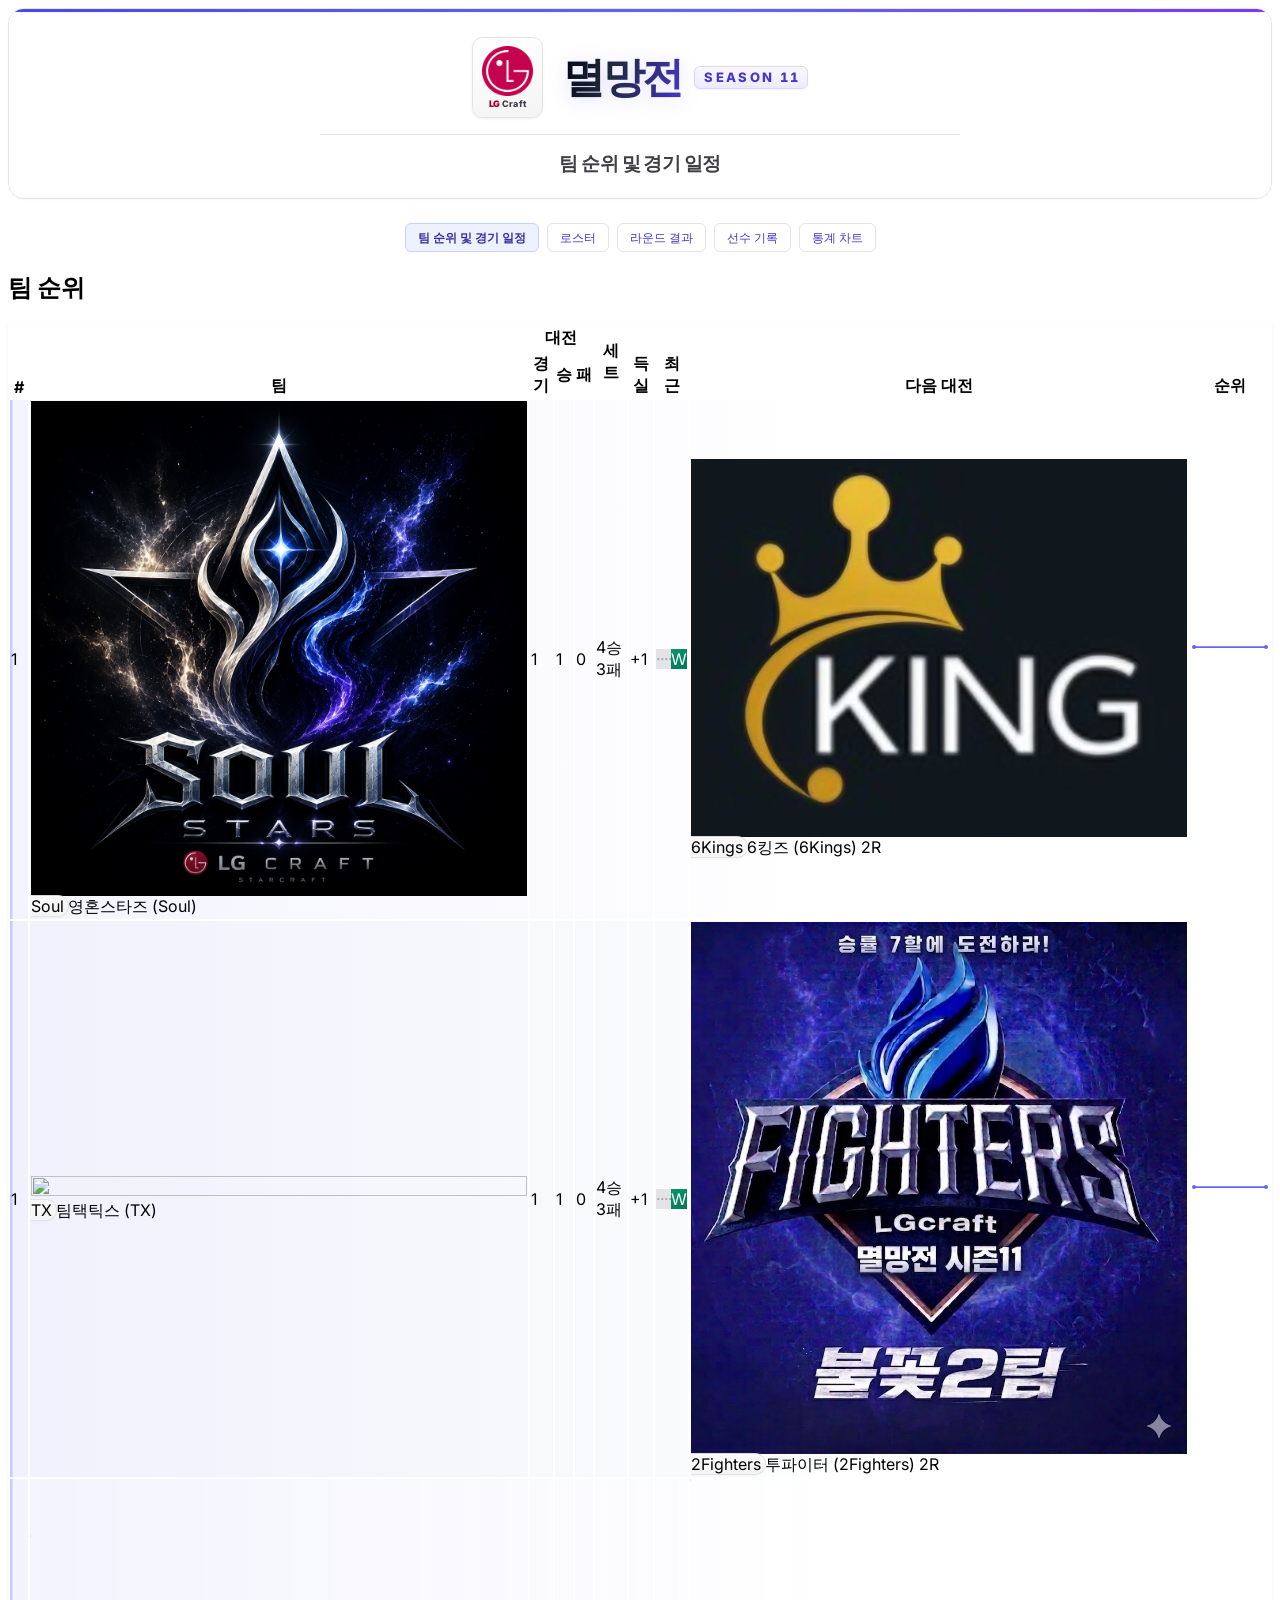
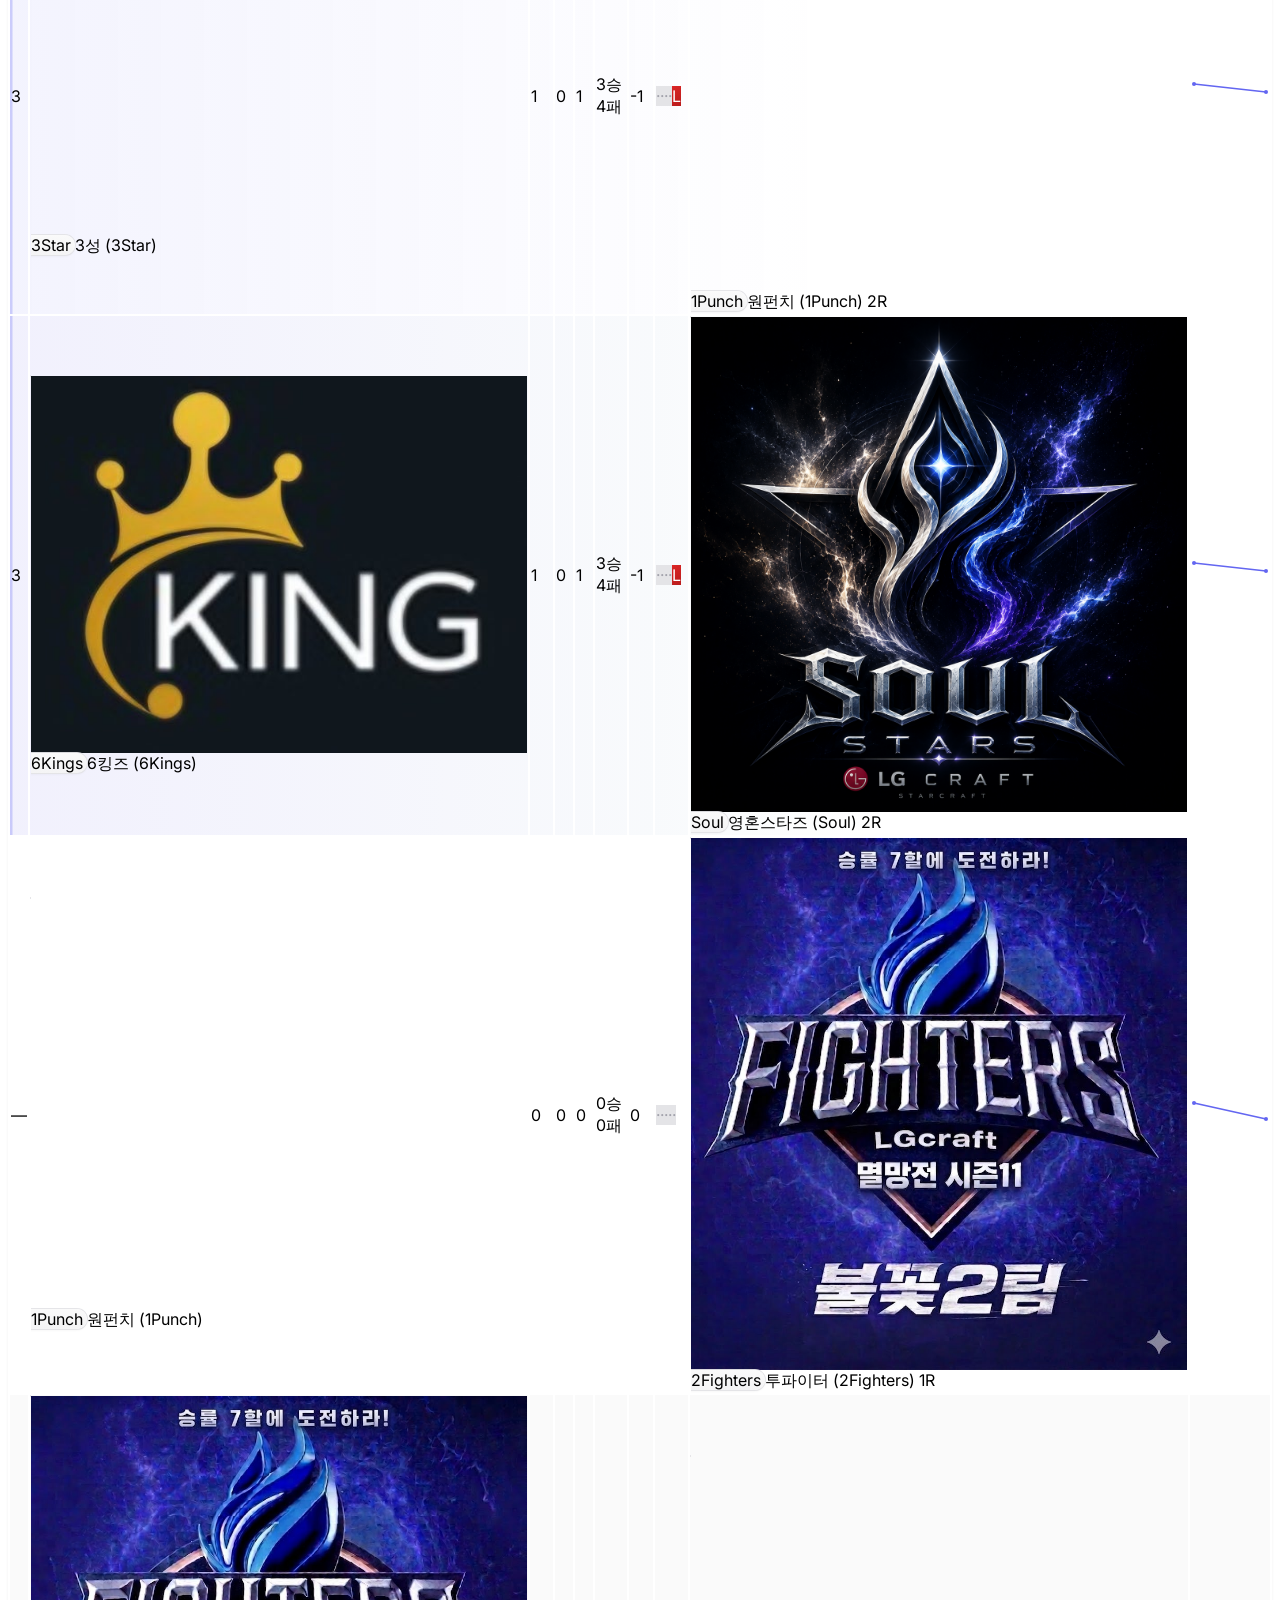
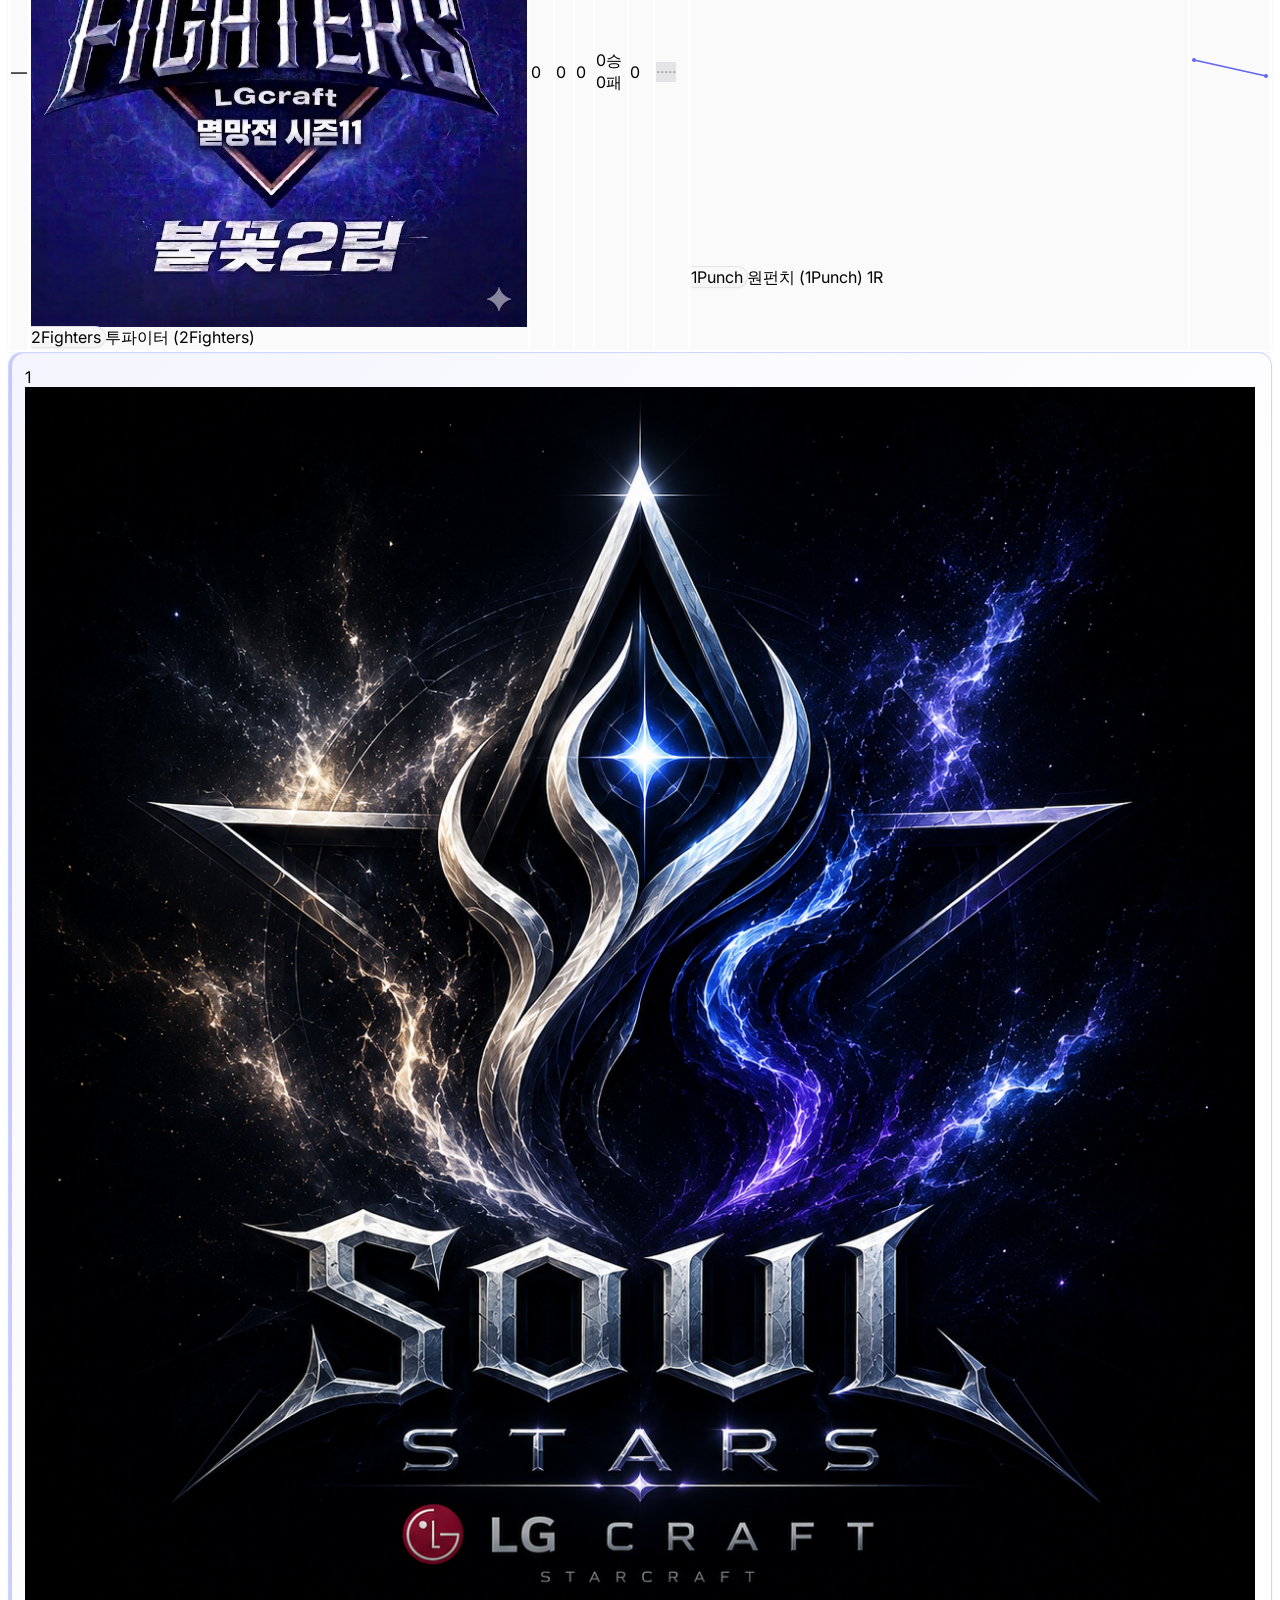
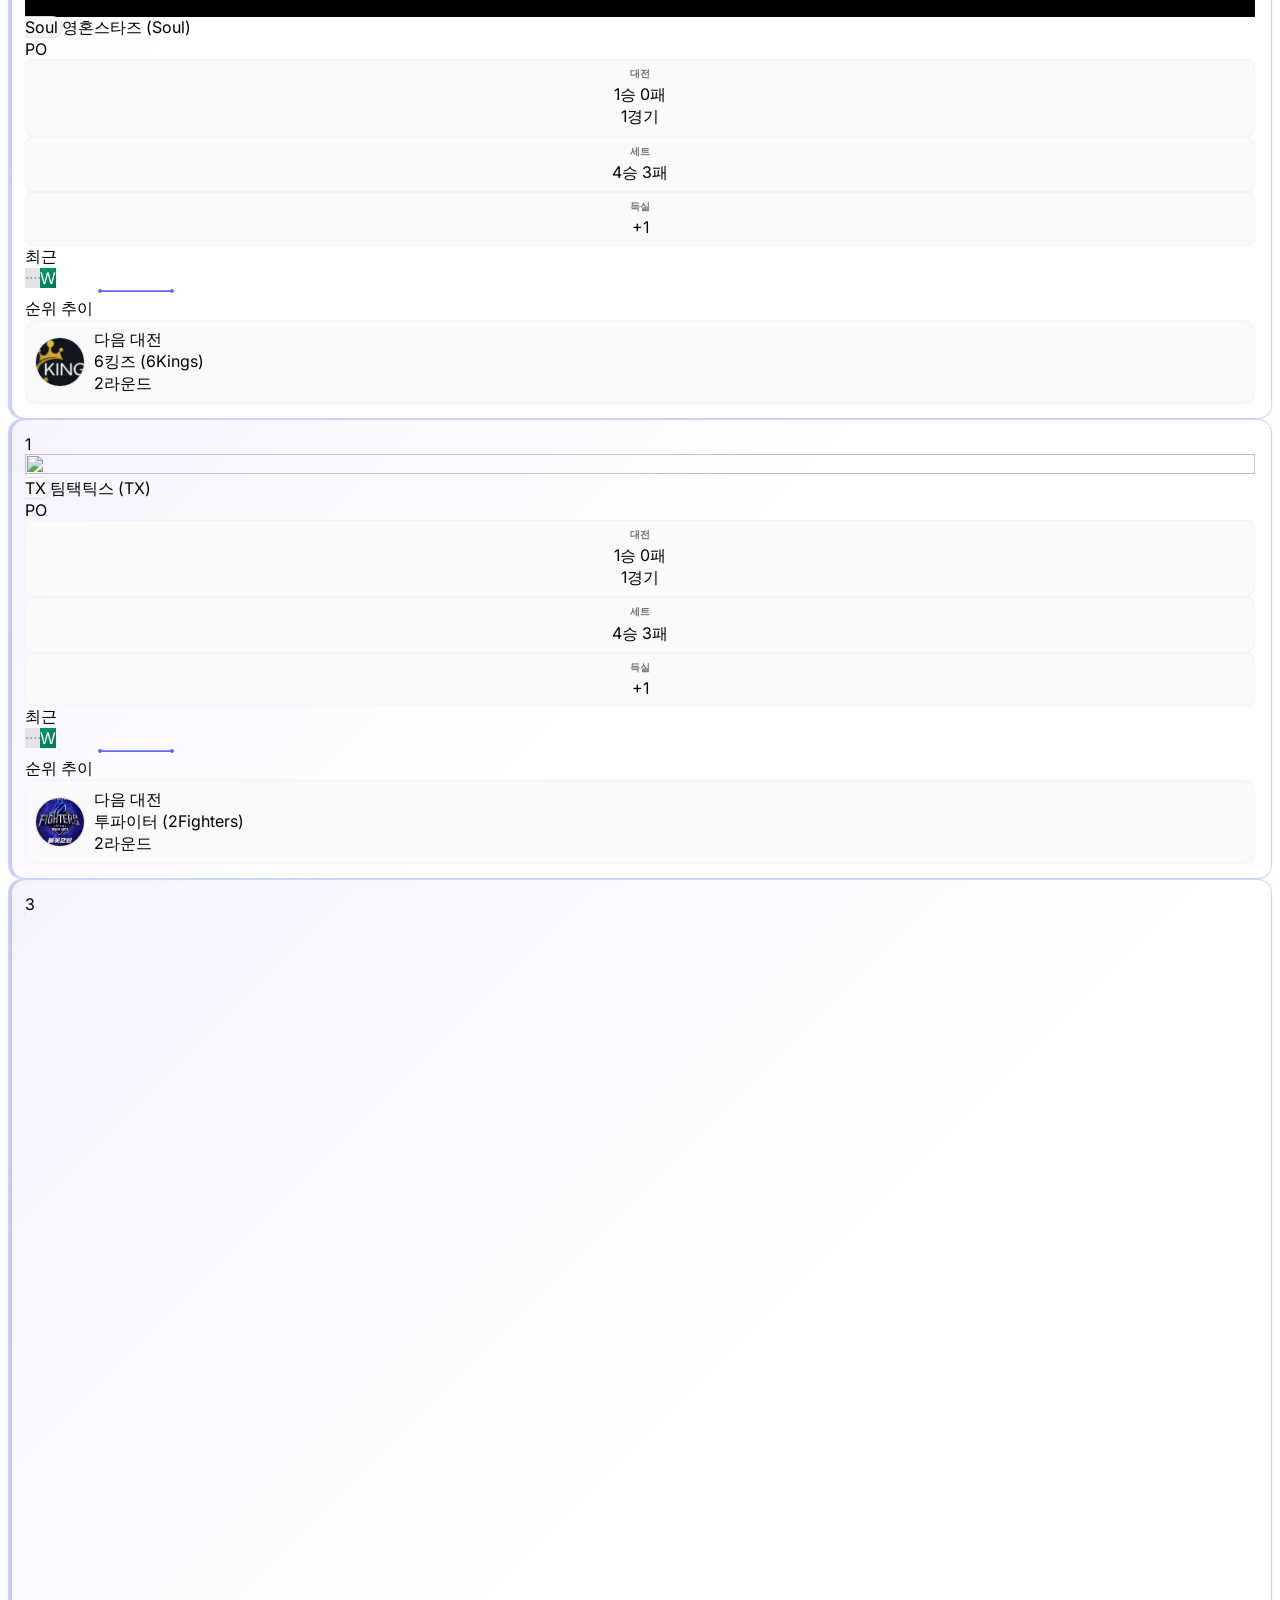
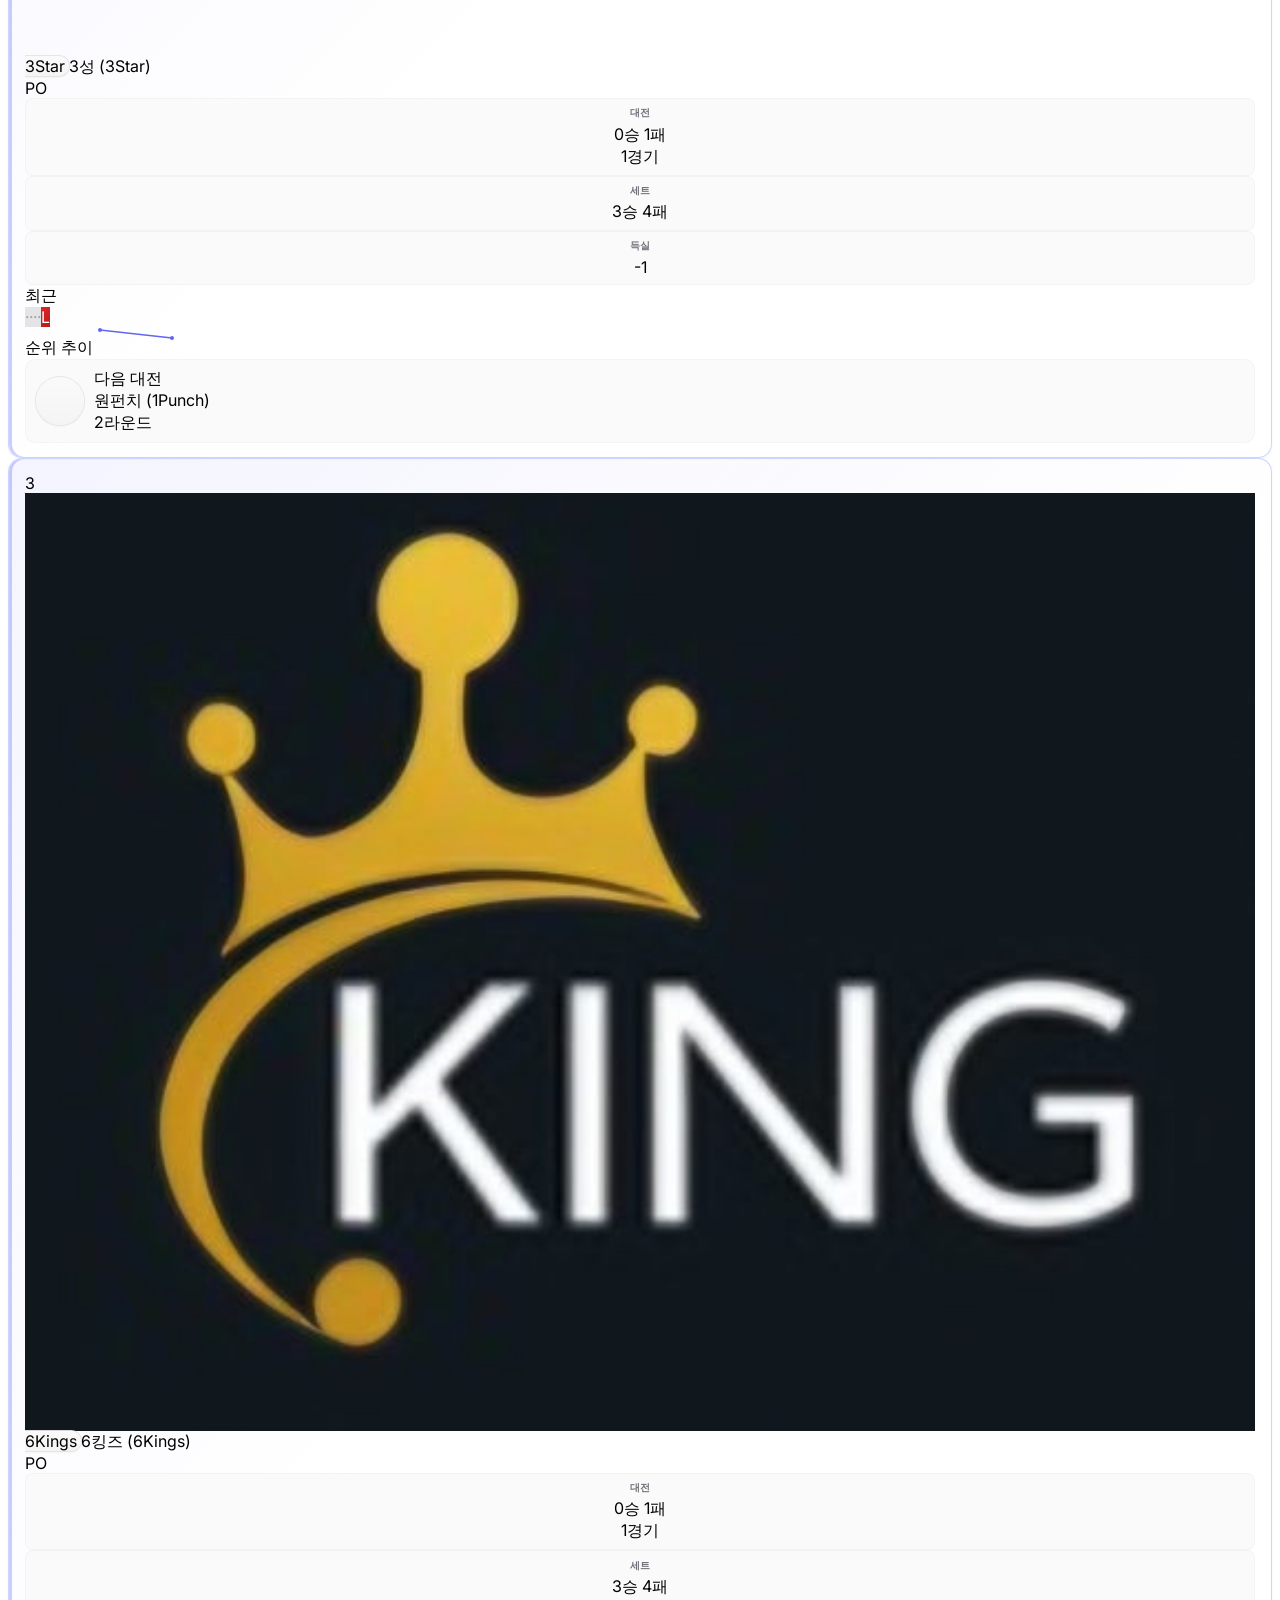
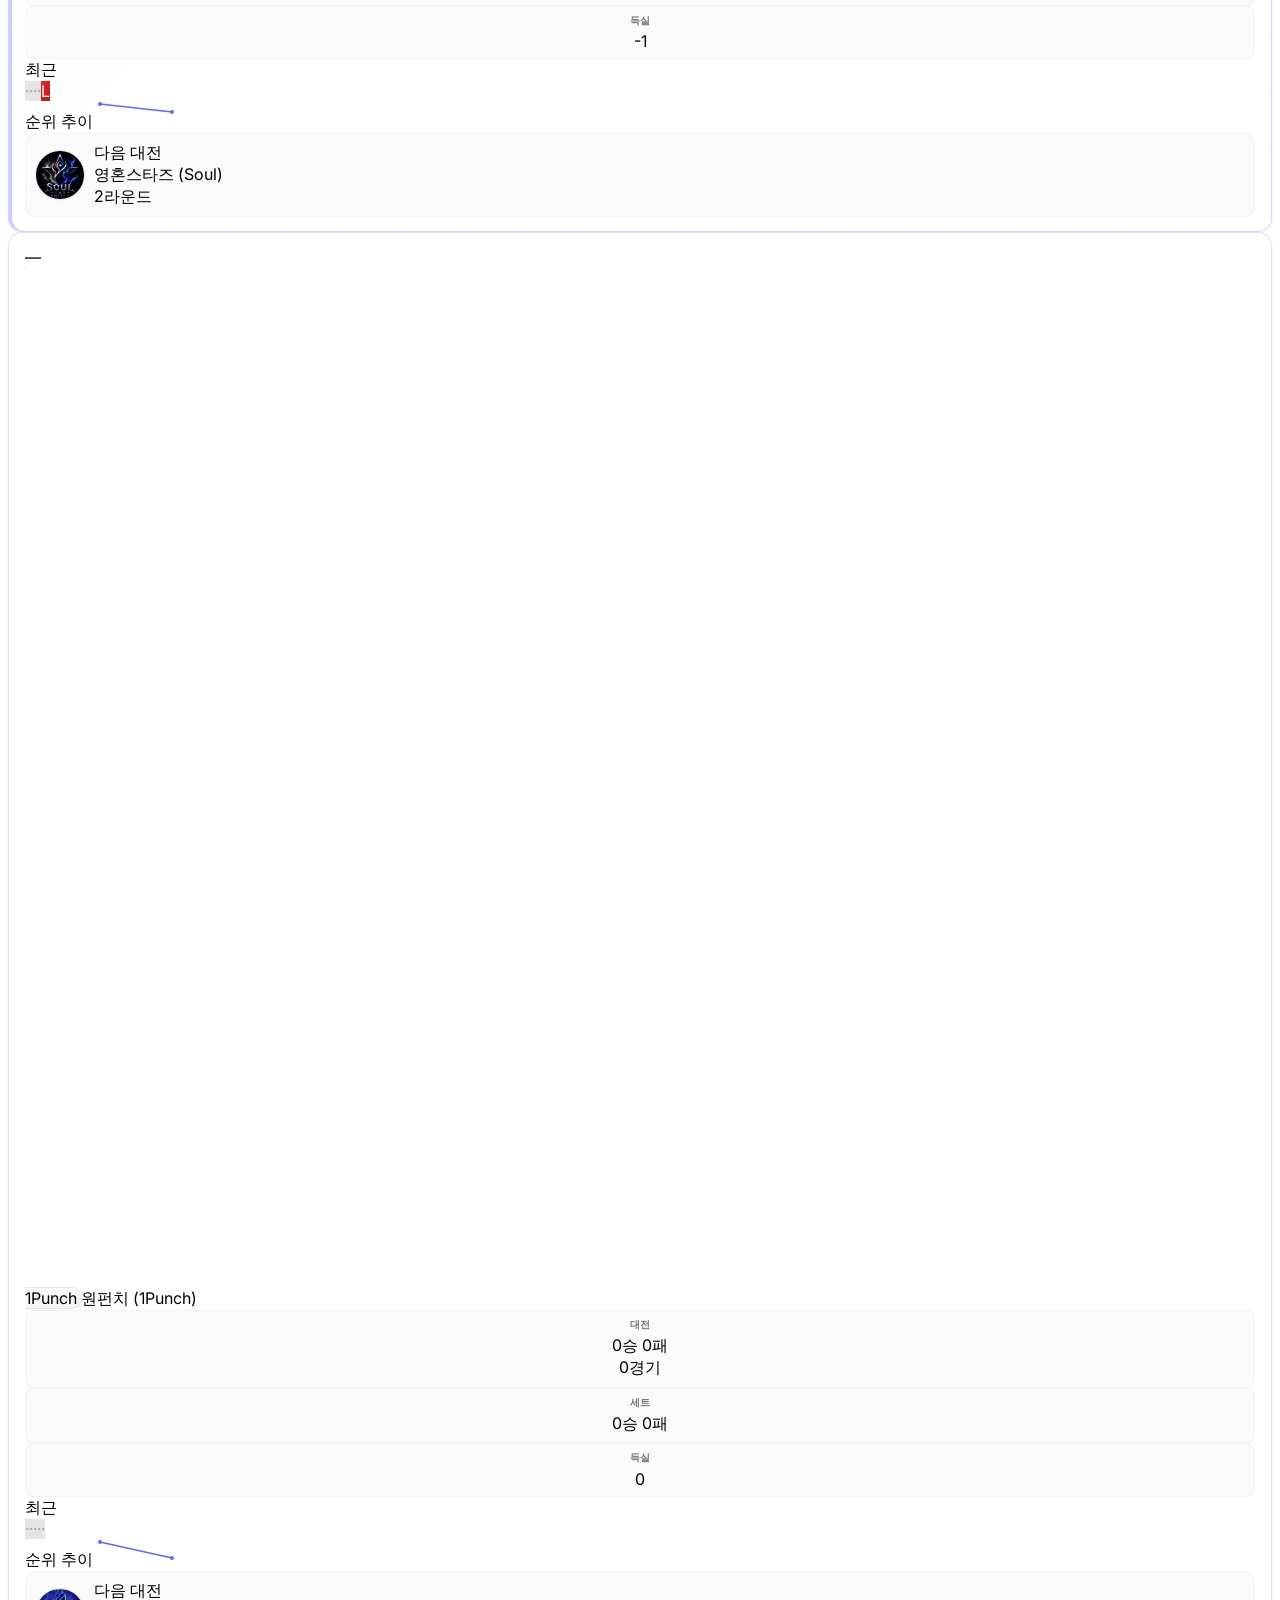
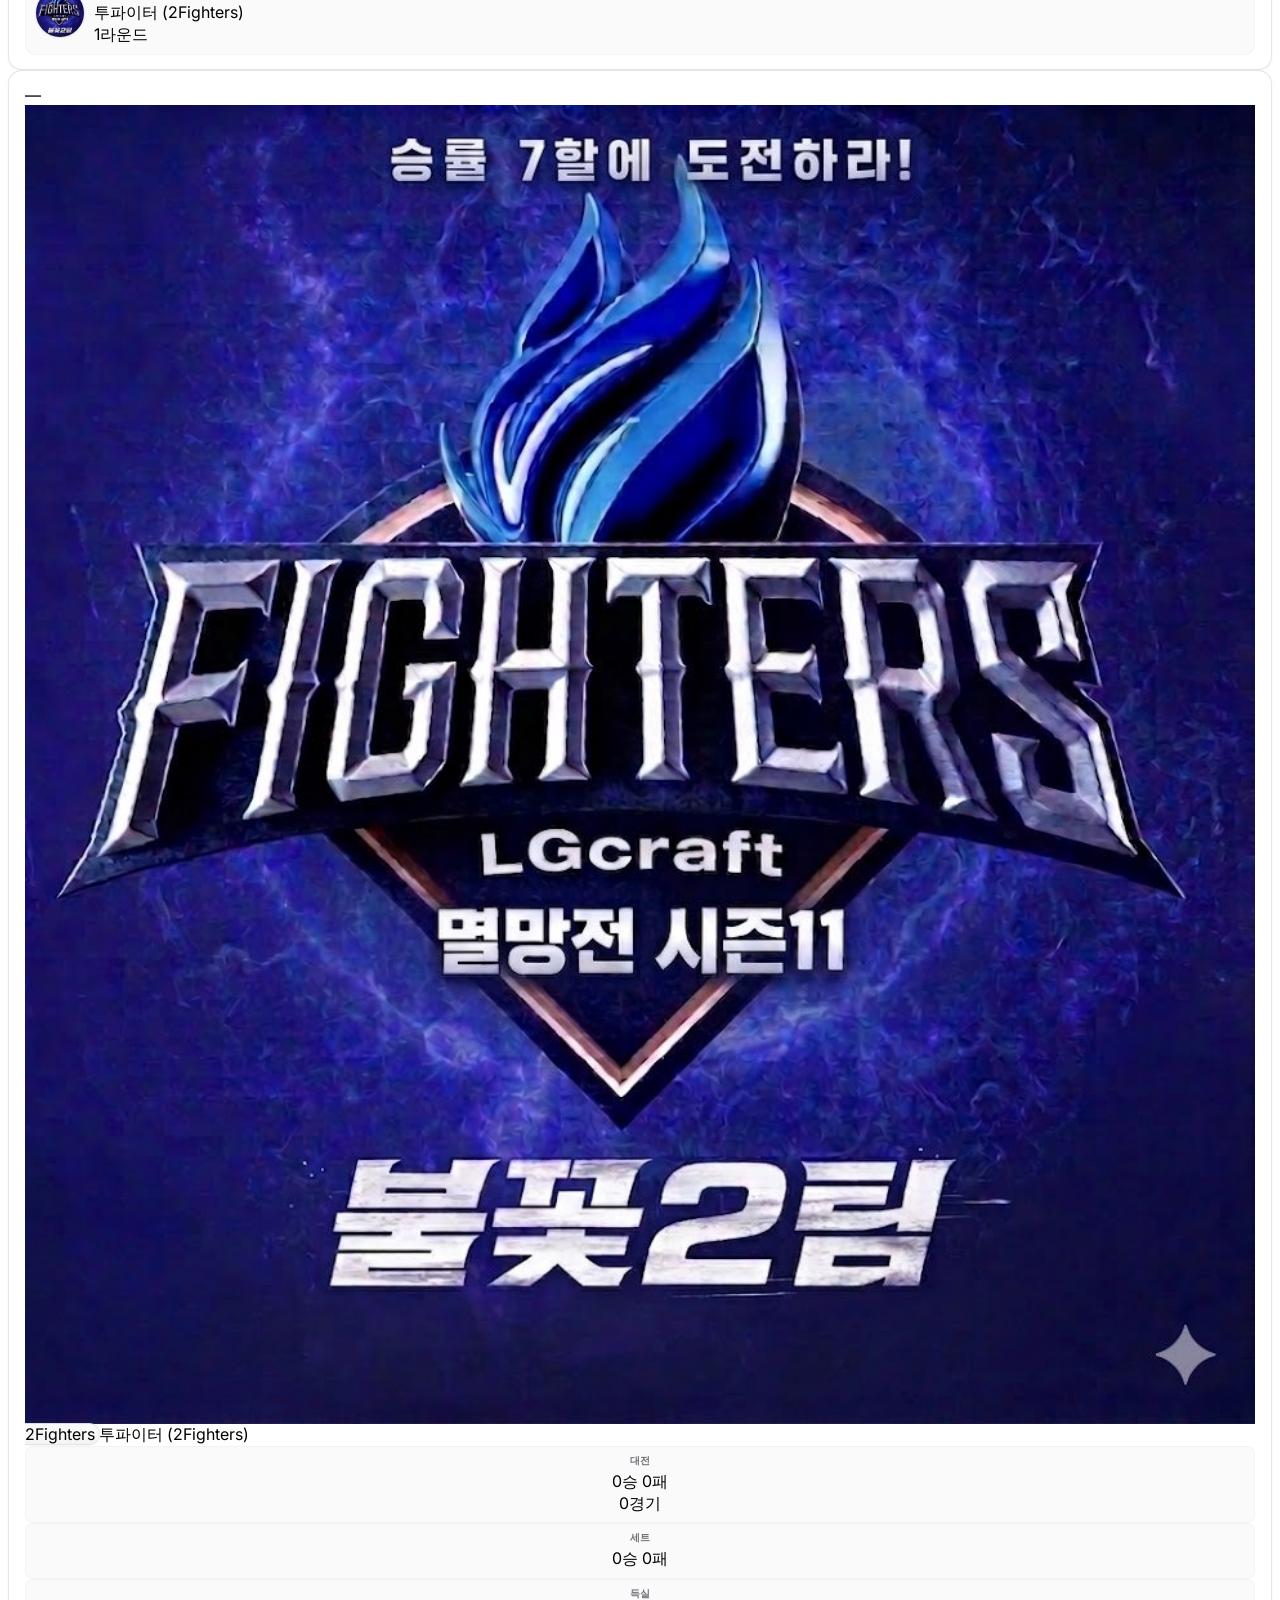
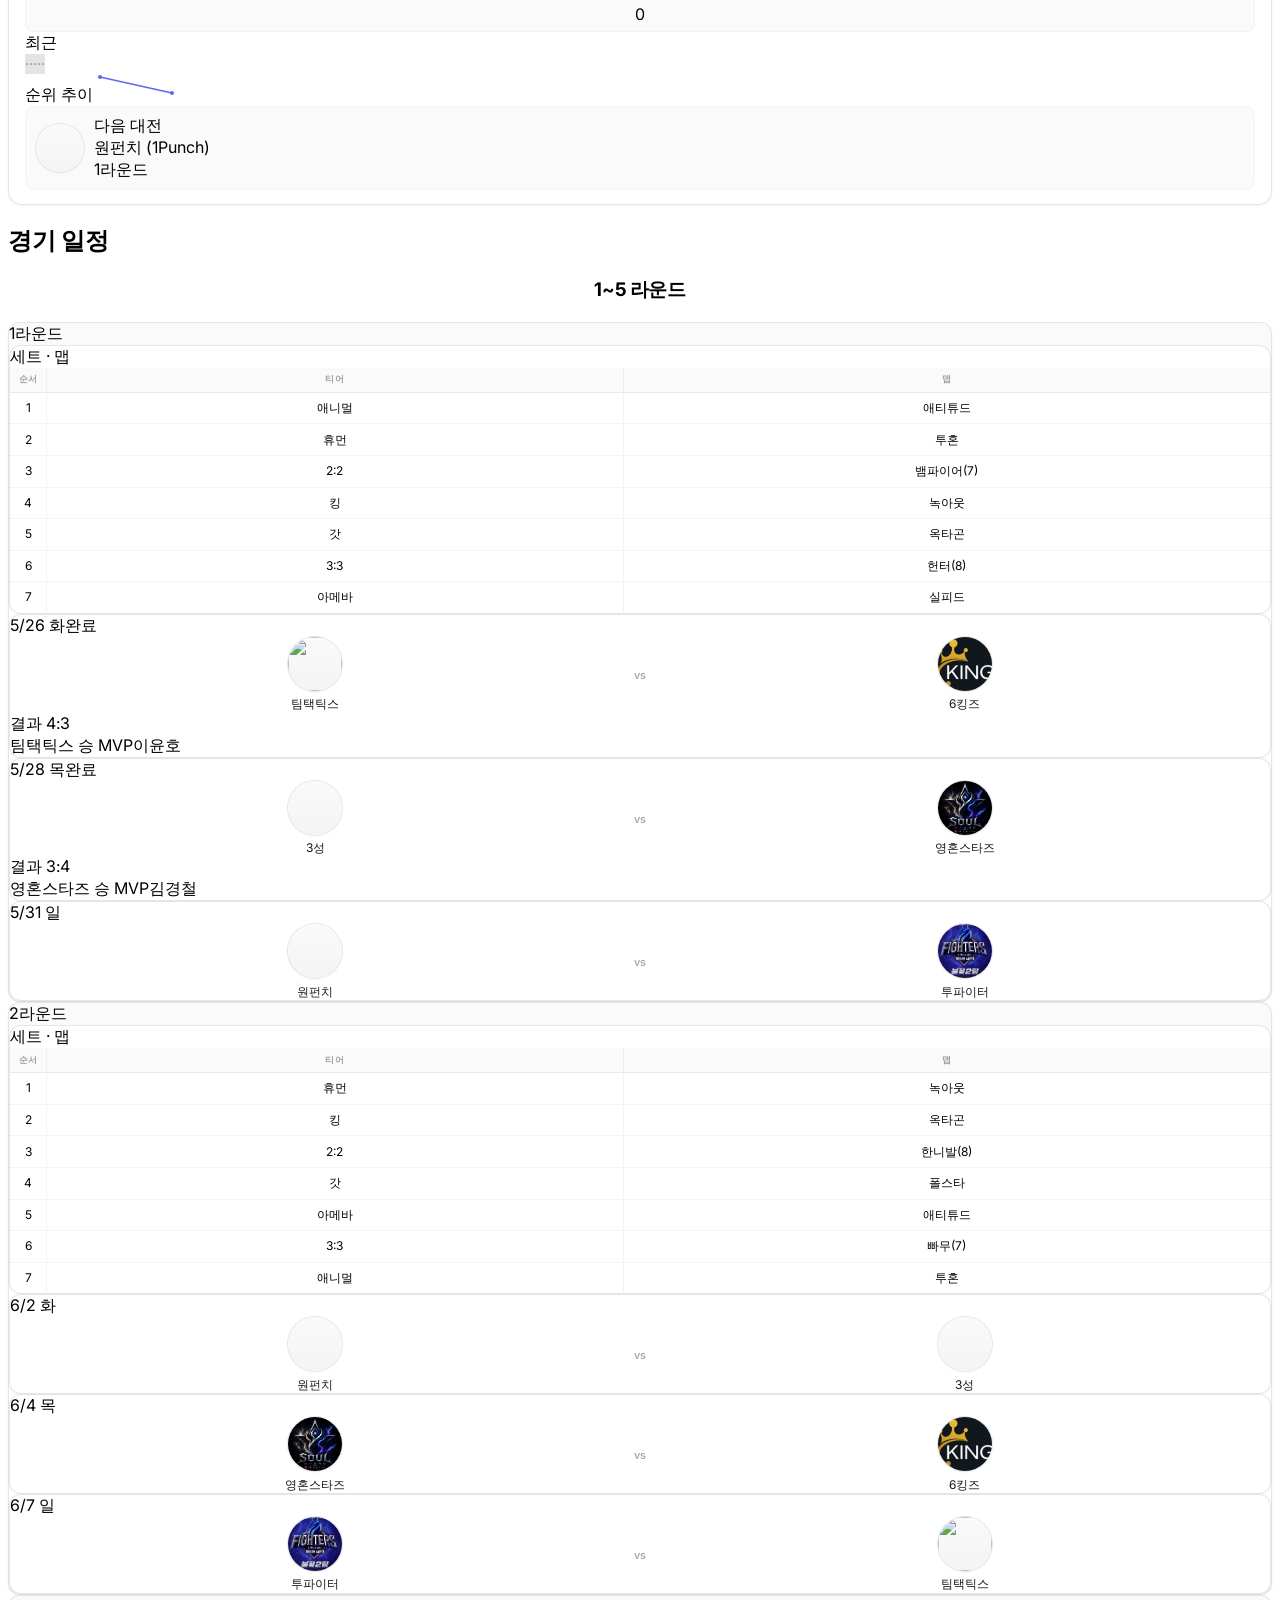
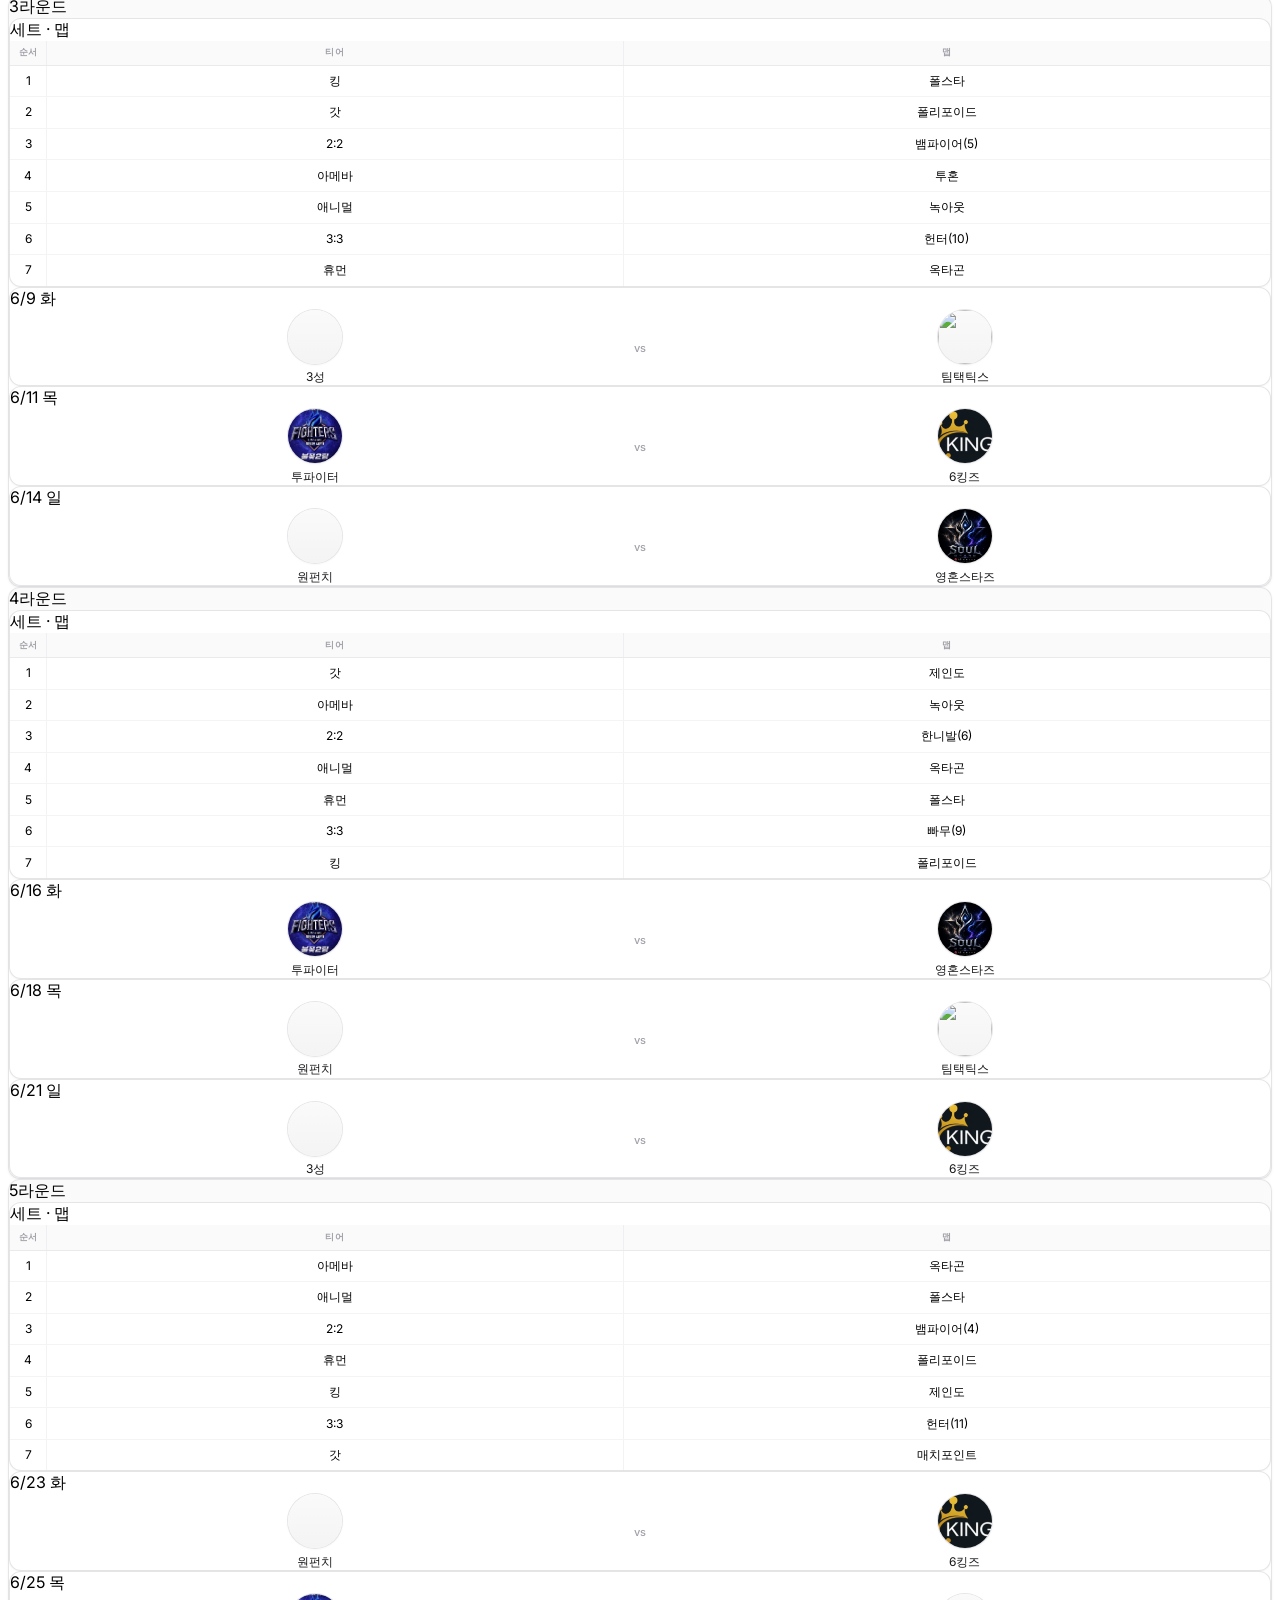
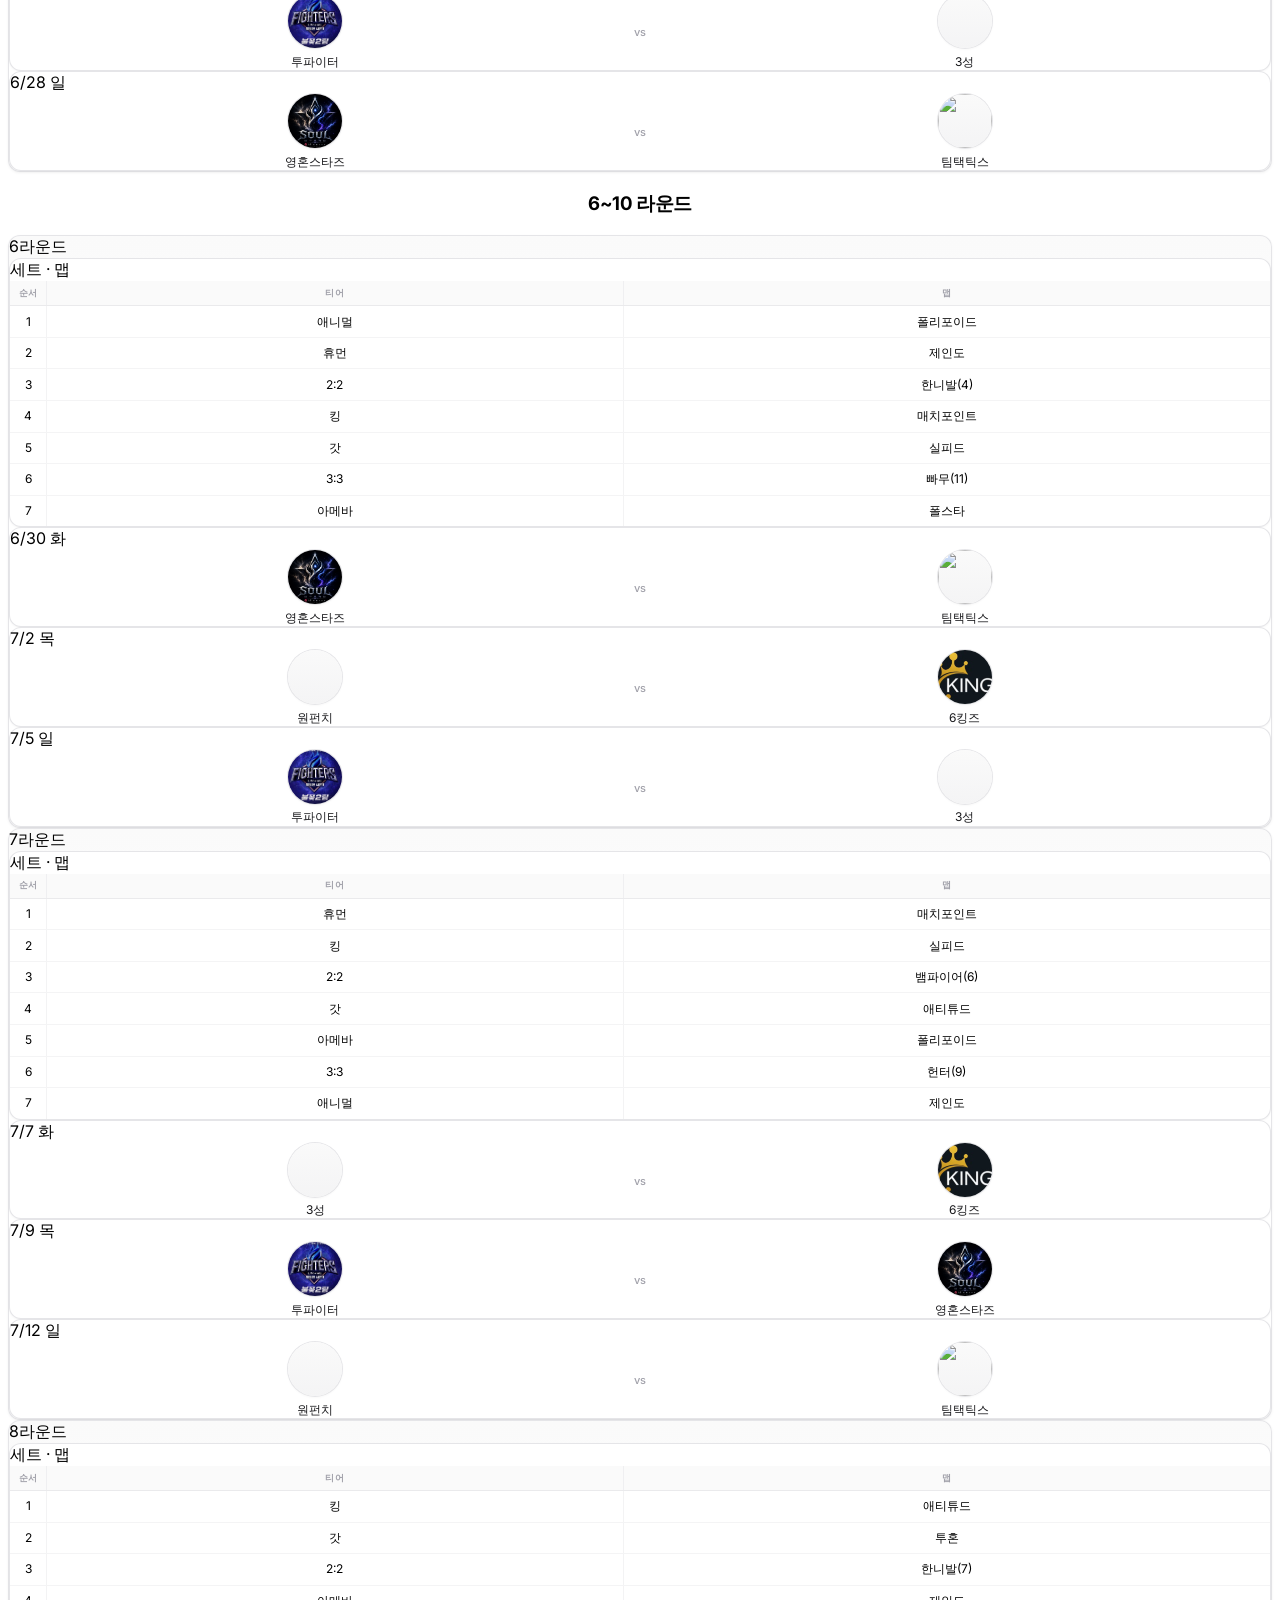
==== index.html @ 9ea60ad2 "1-2 경기결과" ====
<!DOCTYPE html>
<html lang="ko">
<head>
  <meta charset="UTF-8" />
  <meta name="viewport" content="width=device-width, initial-scale=1.0" />
  <title>멸망전 시즌11 · 팀 순위 및 경기 일정</title>
  <script src="https://cdn.tailwindcss.com"></script>
  <link href="https://fonts.googleapis.com/css2?family=Inter:wght@400;500;600;700&display=swap" rel="stylesheet" />
  <link rel="stylesheet" href="s11-site-header.css" />
  <style>
    body { font-family: Inter, sans-serif; }
    .standings-wrap { box-shadow: 0 1px 3px rgba(0,0,0,0.06); }
    .standings-row:nth-child(even) { background: rgba(250, 250, 250, 0.85); }
    .standings-row:hover { background: rgba(238, 242, 255, 0.65); }
    /* 정규시즌 상위 4 = 플레이오프권 — 은은한 보라 그라데이션 */
    .standings-row.standings-row--po {
      background: linear-gradient(90deg, rgba(99, 102, 241, 0.075) 0%, rgba(255, 255, 255, 0) 65%);
    }
    .standings-row.standings-row--po:nth-child(even) {
      background: linear-gradient(90deg, rgba(79, 70, 229, 0.08) 0%, rgba(248, 250, 252, 0.95) 52%, rgba(255, 255, 255, 0) 68%);
    }
    .standings-row.standings-row--po:hover {
      background: linear-gradient(90deg, rgba(129, 140, 248, 0.14) 0%, rgba(238, 242, 255, 0.9) 48%, rgba(255, 255, 255, 0) 70%) !important;
    }
    .standings-row.standings-row--po td:first-child {
      box-shadow: inset 2.5px 0 0 0 rgba(99, 102, 241, 0.28);
    }
    .spark-poly { fill: none; stroke: #6366f1; stroke-width: 1.75; stroke-linecap: round; stroke-linejoin: round; }
    .spark-dot { fill: #6366f1; }
    .form-w { color: #fff; background: linear-gradient(145deg, #059669, #047857); }
    .form-l { color: #fff; background: linear-gradient(145deg, #dc2626, #b91c1c); }
    .form-empty { background: #e4e4e7; color: #a1a1aa; }
    /* 순위표 팀/다음대전 로고: 원형 마스크 + cover로 포스터형도 얼굴·심볼이 잘 보이게 */
    .standings-logo-frame {
      overflow: hidden;
      border-radius: 9999px;
      flex-shrink: 0;
      background: linear-gradient(180deg, #fafafa 0%, #f4f4f5 100%);
      box-shadow: 0 0 0 1px rgba(228, 228, 231, 0.95), 0 1px 3px rgba(0, 0, 0, 0.06);
    }
    .standings-logo-img {
      display: block;
      width: 100%;
      height: 100%;
      object-fit: cover;
      object-position: center center;
    }
    .standings-logo-frame--team {
      width: 3rem;
      height: 3rem;
    }
    @media (min-width: 640px) {
      .standings-logo-frame--team {
        width: 3.25rem;
        height: 3.25rem;
      }
    }
    .standings-logo-frame--next {
      width: 2.875rem;
      height: 2.875rem;
    }
    @media (min-width: 640px) {
      .standings-logo-frame--next {
        width: 3rem;
        height: 3rem;
      }
    }
    .standings-logo-frame--schedule {
      width: 3rem;
      height: 3rem;
    }
    @media (min-width: 640px) {
      .standings-logo-frame--schedule {
        width: 3.375rem;
        height: 3.375rem;
      }
    }
    .schedule-matchup {
      display: flex;
      align-items: center;
      justify-content: center;
      gap: 0.5rem;
      width: 100%;
    }
    @media (min-width: 640px) {
      .schedule-matchup {
        gap: 0.75rem;
      }
    }
    .schedule-matchup-team {
      display: flex;
      flex-direction: column;
      align-items: center;
      gap: 0.35rem;
      min-width: 0;
      flex: 1 1 0;
    }
    .schedule-matchup-meta {
      display: flex;
      flex-wrap: wrap;
      align-items: center;
      justify-content: center;
      gap: 0.2rem 0.25rem;
      font-size: 11px;
      line-height: 1.35;
      color: #18181b;
    }
    @media (min-width: 640px) {
      .schedule-matchup-meta {
        font-size: 12px;
      }
    }
    .schedule-matchup-vs {
      flex-shrink: 0;
      font-size: 11px;
      font-weight: 500;
      color: #a1a1aa;
      padding: 0 0.1rem;
    }
    /* 경기 일정: 카드형(세트맵 1 + 대전별) */
    .schedule-chunk h3 {
      letter-spacing: -0.02em;
      text-align: center;
    }
    .schedule-round-shell {
      border-radius: 0.75rem;
      border: 1px solid rgba(228, 228, 231, 0.95);
      background: linear-gradient(180deg, #fafafa 0%, #fff 42%);
      box-shadow: 0 1px 3px rgba(0, 0, 0, 0.05);
    }
    .schedule-card {
      border-radius: 0.75rem;
      border: 1px solid rgba(228, 228, 231, 0.95);
      background: #fff;
      box-shadow: 0 1px 2px rgba(0, 0, 0, 0.04);
    }
    .schedule-card--maps .schedule-slot-line {
      border-bottom: 1px solid rgba(244, 244, 245, 0.95);
    }
    .schedule-card--maps .schedule-slot-line:last-child {
      border-bottom: 0;
    }
    /* 세트맵: 3열(순서·티어·맵) — 눈에 띄지 않는 세로 구분 */
    .schedule-slot-grid {
      display: grid;
      grid-template-columns: 2.25rem minmax(0, 1fr) minmax(0, 1.12fr);
      column-gap: 0;
      align-items: center;
      justify-items: stretch;
    }
    .schedule-slot-grid--head {
      background: rgba(250, 250, 250, 0.85);
      border-bottom: 1px solid rgba(228, 228, 231, 0.75);
    }
    .schedule-slot-grid--row .schedule-slot-cell--seq {
      box-shadow: 1px 0 0 0 rgba(228, 228, 231, 0.45);
    }
    .schedule-slot-grid--row .schedule-slot-cell--tier {
      box-shadow: 1px 0 0 0 rgba(228, 228, 231, 0.45);
    }
    .schedule-slot-grid--head .schedule-slot-cell--seq {
      box-shadow: 1px 0 0 0 rgba(228, 228, 231, 0.5);
    }
    .schedule-slot-grid--head .schedule-slot-cell--tier {
      box-shadow: 1px 0 0 0 rgba(228, 228, 231, 0.5);
    }
    .schedule-slot-cell {
      min-width: 0;
      display: flex;
      align-items: center;
      justify-content: center;
      text-align: center;
      padding: 0.45rem 0.35rem;
      font-size: 11px;
      line-height: 1.35;
      word-break: keep-all;
      overflow-wrap: anywhere;
    }
    @media (min-width: 640px) {
      .schedule-slot-cell {
        font-size: 12px;
        padding-left: 0.4rem;
        padding-right: 0.4rem;
      }
    }
    .schedule-slot-grid--head .schedule-slot-cell {
      padding-top: 0.35rem;
      padding-bottom: 0.4rem;
      font-size: 9px;
      font-weight: 700;
      letter-spacing: 0.02em;
      color: #a1a1aa;
    }
    .schedule-rank-badge {
      display: inline-flex;
      align-items: center;
      justify-content: center;
      min-width: 1.125rem;
      height: 1.125rem;
      padding: 0 0.2rem;
      border-radius: 0.25rem;
      font-size: 9px;
      font-weight: 800;
      line-height: 1;
      flex-shrink: 0;
      background: #e0e7ff;
      color: #312e81;
      box-shadow: 0 0 0 1px rgba(99, 102, 241, 0.2);
    }
    .schedule-rank-badge--1 {
      background: linear-gradient(145deg, #fcd34d, #f59e0b);
      color: #422006;
      box-shadow: 0 0 0 1px rgba(180, 83, 9, 0.25);
    }
    .schedule-rank-badge--2 {
      background: linear-gradient(145deg, #e4e4e7, #a1a1aa);
      color: #18181b;
      box-shadow: 0 0 0 1px rgba(113, 113, 122, 0.35);
    }
    .schedule-rank-badge--3 {
      background: linear-gradient(145deg, #fdba74, #ea580c);
      color: #431407;
      box-shadow: 0 0 0 1px rgba(194, 65, 12, 0.25);
    }
    /* 모바일 팀 순위 카드 (md 미만) */
    .standings-mobile-card {
      border-radius: 0.875rem;
      border: 1px solid rgba(228, 228, 231, 0.95);
      background: #fff;
      padding: 0.875rem 1rem;
      box-shadow: 0 1px 3px rgba(0, 0, 0, 0.05);
    }
    .standings-mobile-card--po {
      background: linear-gradient(135deg, rgba(99, 102, 241, 0.07) 0%, #fff 52%);
      border-color: rgba(199, 210, 254, 0.9);
      box-shadow:
        inset 3px 0 0 0 rgba(99, 102, 241, 0.32),
        0 1px 3px rgba(0, 0, 0, 0.05);
    }
    .standings-mobile-stat {
      text-align: center;
      padding: 0.45rem 0.25rem;
      border-radius: 0.5rem;
      background: rgba(250, 250, 250, 0.9);
      border: 1px solid rgba(244, 244, 245, 0.95);
    }
    .standings-mobile-stat-label {
      display: block;
      font-size: 0.625rem;
      font-weight: 700;
      letter-spacing: 0.02em;
      color: #71717a;
      margin-bottom: 0.2rem;
    }
    .standings-mobile-next {
      display: flex;
      align-items: center;
      gap: 0.625rem;
      min-width: 0;
      padding: 0.5rem 0.625rem;
      border-radius: 0.625rem;
      background: rgba(250, 250, 250, 0.95);
      border: 1px solid rgba(244, 244, 245, 0.95);
    }
  </style>
</head>
<body class="bg-zinc-100 text-zinc-800 min-h-screen text-sm">
  <div class="max-w-6xl mx-auto px-4 py-8">
    <header class="s11-site-header" role="banner">
      <div class="s11-site-header-accent" aria-hidden="true"></div>
      <div class="s11-site-header-panel">
        <div class="s11-site-header-body">
          <div class="s11-site-header-top">
            <div class="s11-site-header-brand">
              <div class="lg-craft-lockup lg-craft-lockup--hero" title="LG Craft">
                <img src="LG_symbol.svg.png" alt="" class="lg-craft-hero-img mx-auto w-auto max-w-full object-contain" decoding="async" />
                <div class="lg-craft-wordmark" lang="en"><span class="lg-red">LG</span> Craft</div>
              </div>
            </div>
            <div class="s11-site-header-series" aria-label="멸망전 시즌 11">
              <span class="s11-site-header-series-ko" lang="ko">멸망전</span>
              <span class="s11-site-header-series-en" lang="en">Season 11</span>
            </div>
          </div>
          <h1 id="pageTitle" class="s11-site-header-page-title">팀 순위 및 경기 일정</h1>
        </div>
      </div>
    </header>

    <nav class="s11-site-nav mb-8 border-b border-zinc-200 pb-3" aria-label="시즌11">
      <span class="s11-site-nav-current">팀 순위 및 경기 일정</span>
      <a href="s11-roster.html" class="s11-site-nav-link">로스터</a>
      <a href="s11-rounds.html" class="s11-site-nav-link">라운드 결과</a>
      <a href="s11-players.html" class="s11-site-nav-link">선수 기록</a>
      <a href="s11-stats.html" class="s11-site-nav-link">통계 차트</a>
    </nav>

    <!-- 팀 순위 -->
    <section id="standings" class="mb-10 scroll-mt-8">
      <h2 class="text-base font-semibold text-zinc-900 mb-2">팀 순위</h2>
      <div class="hidden md:block standings-wrap bg-white rounded-xl border border-zinc-200/90 overflow-x-auto">
        <table class="min-w-[700px] w-full text-xs sm:text-sm">
          <thead>
            <tr class="bg-gradient-to-b from-zinc-100 to-zinc-50/95 text-left text-zinc-600 text-[11px] sm:text-xs font-semibold uppercase tracking-wide border-b border-zinc-200/90">
              <th class="px-2 sm:px-3 py-2.5 w-9 text-center" rowspan="2" valign="bottom">#</th>
              <th class="px-2 sm:px-3 py-2.5 min-w-[11.5rem]" rowspan="2" valign="bottom">팀</th>
              <th class="px-2 sm:px-3 py-1.5 text-center border-b border-indigo-100/80 text-indigo-800/90 normal-case" colspan="3" title="라운드에서 팀 vs 팀으로 치른 한 번(예: 3대전 1회)">대전</th>
              <th class="px-2 sm:px-3 py-2.5 text-center text-violet-800/90 normal-case min-w-[5.5rem]" rowspan="2" valign="middle" title="세트 승·패">세트</th>
              <th class="px-2 sm:px-3 py-2.5 text-right whitespace-nowrap" rowspan="2" valign="bottom" title="세트 득실">득실</th>
              <th class="px-2 sm:px-3 py-2.5 text-center" rowspan="2" valign="bottom" title="최근 대전 결과 (과거→최근)">최근</th>
              <th class="px-2 sm:px-3 py-2.5 text-center min-w-[6.25rem]" rowspan="2" valign="bottom" title="일정상 다음 팀 대전 상대 (미종료 대전 중 가장 빠른 일정)">다음 대전</th>
              <th class="px-2 sm:px-3 py-2.5 text-center min-w-[4.75rem]" rowspan="2" valign="bottom" title="라운드별 순위 추이">순위</th>
            </tr>
            <tr class="bg-zinc-50/95 text-zinc-500 text-[10px] sm:text-[11px] font-semibold border-b border-zinc-200/90">
              <th class="px-2 sm:px-3 py-1.5 text-center tabular-nums" title="치른 대전 수 (승+패)">경기</th>
              <th class="px-2 sm:px-3 py-1.5 text-center tabular-nums" title="대전 승">승</th>
              <th class="px-2 sm:px-3 py-1.5 text-center tabular-nums" title="대전 패">패</th>
            </tr>
          </thead>
          <tbody id="standingsBody"></tbody>
        </table>
      </div>
      <div id="standingsMobile" class="md:hidden space-y-2.5" aria-label="팀 순위 (모바일)"></div>
    </section>

    <!-- 경기 일정 -->
    <section id="schedule" class="mb-10 scroll-mt-8">
      <h2 class="text-base font-semibold text-zinc-900 mb-2">경기 일정</h2>
      <div id="scheduleRoot"></div>
    </section>
  </div>

  <script>
    const PLAYOFF_SPOTS = 4;
    /** fixtures `matchups[].date` 가 "M/D" 일 때 사용하는 연도(요일 계산) */
    const SCHEDULE_DATE_YEAR = 2026;
    const SCHEDULE_WEEKDAY_KO = ['일', '월', '화', '수', '목', '금', '토'];

    async function loadJson(path) {
      const res = await fetch(path);
      if (!res.ok) throw new Error(path + ' ' + res.status);
      return res.json();
    }

    function teamName(meta, id) {
      const t = meta.teams.find((x) => x.id === id);
      return t ? t.name : id;
    }

    function isSeriesDecided(mu) {
      if (!mu) return false;
      const sw = mu.series && mu.series.winnerTeamIndex;
      return sw === 1 || sw === 2;
    }

    /** 해당 라운드 일정의 모든 대전이 시리즈 승패까지 확정됐는지 */
    function isRoundAllSeriesDecided(rd, doc) {
      if (!rd || !(rd.matchups || []).length) return false;
      if (!doc) return false;
      const byFixture = new Map((doc.matchups || []).map((mu) => [mu.fixtureId, mu]));
      for (const fm of rd.matchups) {
        if (!isSeriesDecided(byFixture.get(fm.id))) return false;
      }
      return true;
    }

    /** fixtures에 있는 1~through 라운드 각각: 일정이 있으면 결과 문서가 있고, 모든 대전 시리즈가 끝난 경우만 true */
    function allScheduledRoundsSeriesCompleteThrough(fixtures, roundDocs, throughRound) {
      if (throughRound < 1) return false;
      const byRound = new Map();
      for (const d of roundDocs || []) {
        if (d && d.round != null) byRound.set(d.round, d);
      }
      for (let rn = 1; rn <= throughRound; rn++) {
        const rd = (fixtures.rounds || []).find((x) => x.round === rn);
        if (!rd) return false;
        if (!isRoundAllSeriesDecided(rd, byRound.get(rn))) return false;
      }
      return true;
    }

    /** 시리즈 승 상대 전적 누적: wins[winnerId][loserId] = 횟수 */
    function recordSeriesWinH2h(wins, winnerId, loserId) {
      if (!winnerId || !loserId) return;
      if (!wins[winnerId]) wins[winnerId] = {};
      wins[winnerId][loserId] = (wins[winnerId][loserId] || 0) + 1;
    }

    /**
     * 라운드 번호가 beforeRound 미만인 대전만 집계(해당 라 카드에 쓸 ‘직전까지’ 상대 전적).
     * @returns {Record<string, Record<string, number>>}
     */
    function buildSeriesHeadToHeadBeforeRound(fixtures, roundDocs, beforeRound) {
      const wins = {};
      const byRound = new Map();
      for (const d of roundDocs || []) {
        if (d && d.round != null) byRound.set(d.round, d);
      }
      const rounds = [...(fixtures.rounds || [])].sort((a, b) => (a.round || 0) - (b.round || 0));
      for (const rd of rounds) {
        if (rd.round >= beforeRound) break;
        const doc = byRound.get(rd.round);
        if (!doc) continue;
        const byFixture = new Map((doc.matchups || []).map((mu) => [mu.fixtureId, mu]));
        for (const fm of rd.matchups || []) {
          const mu = byFixture.get(fm.id);
          if (!isSeriesDecided(mu)) continue;
          const [tA, tB] = fm.teamIds || [];
          if (!tA || !tB) continue;
          const sw = mu.series && mu.series.winnerTeamIndex;
          if (sw === 1) recordSeriesWinH2h(wins, tA, tB);
          else if (sw === 2) recordSeriesWinH2h(wins, tB, tA);
        }
      }
      return wins;
    }

    /** 카드에 적힌 팀 순서 기준 시즌 대전 승–승. 없으면 빈 문자열 */
    function formatScheduleHeadToHeadHtml(meta, tidFront, tidBack, wins) {
      if (!tidFront || !tidBack || !wins) return '';
      const wf = wins[tidFront] && wins[tidFront][tidBack] != null ? wins[tidFront][tidBack] : 0;
      const wb = wins[tidBack] && wins[tidBack][tidFront] != null ? wins[tidBack][tidFront] : 0;
      if (wf + wb === 0) return '';
      const nameF = teamName(meta, tidFront);
      const nameB = teamName(meta, tidBack);
      const tip = escapeHtml(`${nameF} ${wf}승 · ${nameB} ${wb}승 (시즌 대전, 직전 라까지)`);
      return `<div class="mt-1.5 text-[10px] leading-snug text-zinc-500" title="${tip}">시즌 상대 <span class="tabular-nums font-semibold text-zinc-600">${wf}</span>–<span class="tabular-nums font-semibold text-zinc-600">${wb}</span></div>`;
    }

    function computeNextOpponents(meta, fixtures, roundDocs) {
      const byRound = new Map();
      for (const d of roundDocs || []) {
        if (d && d.round != null) byRound.set(d.round, d);
      }
      const rounds = [...(fixtures.rounds || [])].sort((a, b) => (a.round || 0) - (b.round || 0));
      const out = {};
      for (const tm of meta.teams) {
        let hit = null;
        for (const rd of rounds) {
          const doc = byRound.get(rd.round);
          const byFixture = doc ? new Map((doc.matchups || []).map((m) => [m.fixtureId, m])) : new Map();
          for (const fm of rd.matchups || []) {
            const [x, y] = fm.teamIds || [];
            if (x !== tm.id && y !== tm.id) continue;
            const mu = byFixture.get(fm.id);
            if (isSeriesDecided(mu)) continue;
            const oppId = x === tm.id ? y : x;
            const oppMeta = meta.teams.find((t) => t.id === oppId);
            hit = {
              opponentId: oppId,
              round: rd.round,
              fixtureId: fm.id,
              name: teamName(meta, oppId),
              short: (oppMeta && oppMeta.short) || teamName(meta, oppId),
            };
            break;
          }
          if (hit) break;
        }
        out[tm.id] = hit;
      }
      return out;
    }

    /** 한 라운드 문서: round-NN.json 또는 round-NN.sample.json */
    async function loadRoundResultDoc(roundNum) {
      const p = String(roundNum).padStart(2, '0');
      const urls = [
        `data/s11/results/round-${p}.json`,
        `data/s11/results/round-${p}.sample.json`,
      ];
      for (const url of urls) {
        const res = await fetch(url, { cache: 'no-store' });
        if (res.ok) return res.json();
      }
      return null;
    }

    async function fetchPerMatchResultDoc(fixtureId) {
      const url = `data/s11/results/${fixtureId}.json`;
      const res = await fetch(url, { cache: 'no-store' });
      if (!res.ok) return null;
      return res.json();
    }

    function matchupFromPerMatchDoc(doc, fixtureId) {
      if (!doc || !Array.isArray(doc.matchups)) return null;
      return doc.matchups.find((x) => x.fixtureId === fixtureId) || null;
    }

    async function mergePerMatchOverlaysIntoRoundDoc(baseDoc, roundNum, fixtures) {
      const rd = (fixtures.rounds || []).find((x) => x.round === roundNum);
      const fixtureIds = (rd && rd.matchups ? rd.matchups.map((m) => m.id).filter(Boolean) : []) || [];
      const overlays = new Map();
      await Promise.all(
        fixtureIds.map(async (fid) => {
          const pm = await fetchPerMatchResultDoc(fid);
          const mu = matchupFromPerMatchDoc(pm, fid);
          if (mu) overlays.set(fid, mu);
        }),
      );
      if (!overlays.size && !baseDoc) return null;

      const out = baseDoc
        ? JSON.parse(JSON.stringify(baseDoc))
        : {
            schemaVersion: 1,
            season: 11,
            phase: fixtures.phase || 'first_half',
            round: roundNum,
            recordedAt: '',
            author: '',
            notes: '',
            matchups: [],
          };
      if (!Array.isArray(out.matchups)) out.matchups = [];

      if (baseDoc) {
        for (const [fid, mu] of overlays) {
          const idx = out.matchups.findIndex((x) => x.fixtureId === fid);
          if (idx >= 0) out.matchups[idx] = mu;
          else out.matchups.push(mu);
        }
      } else {
        const ordered = [];
        for (const fid of fixtureIds) {
          const mu = overlays.get(fid);
          if (mu) ordered.push(mu);
        }
        out.matchups = ordered;
      }
      return out;
    }

    async function loadRoundResultDocMerged(roundNum, fixtures) {
      const base = await loadRoundResultDoc(roundNum);
      return mergePerMatchOverlaysIntoRoundDoc(base, roundNum, fixtures);
    }

    async function loadAllRoundResults(maxRound, fixtures) {
      const docs = [];
      for (let r = 1; r <= maxRound; r++) {
        const doc = await loadRoundResultDocMerged(r, fixtures);
        if (doc) docs.push(doc);
      }
      return docs;
    }

    function compareStandingRow(a, b) {
      if (b.seriesW !== a.seriesW) return b.seriesW - a.seriesW;
      if (b.setW !== a.setW) return b.setW - a.setW;
      if (a.seriesL !== b.seriesL) return a.seriesL - b.seriesL;
      return String(a.name || '').localeCompare(String(b.name || ''), 'ko');
    }

    /** 대전·세트 전적이 모두 같으면 동순위로 묶음 */
    function standingsRowTied(a, b) {
      return (
        a.seriesW === b.seriesW &&
        a.seriesL === b.seriesL &&
        a.setW === b.setW &&
        a.setL === b.setL
      );
    }

    /** 정렬된 행에 공동 순위 부여 (1,1,3 형태) */
    function assignStandingsRanks(rows) {
      const ranks = [];
      let i = 0;
      while (i < rows.length) {
        const rank = i + 1;
        let j = i + 1;
        while (j < rows.length && standingsRowTied(rows[i], rows[j])) j++;
        for (let k = i; k < j; k++) ranks[k] = rank;
        i = j;
      }
      return ranks;
    }

    function standingsRankMapFromRows(rows) {
      const ranks = assignStandingsRanks(rows);
      const map = {};
      rows.forEach((r, i) => {
        map[r.teamId] = ranks[i];
      });
      return map;
    }

    function ranksFromAcc(acc, meta) {
      const rows = meta.teams.map((tm) => {
        const s = acc[tm.id];
        return { teamId: tm.id, name: tm.name, seriesW: s.seriesW, seriesL: s.seriesL, setW: s.setW, setL: s.setL };
      }).sort(compareStandingRow);
      return standingsRankMapFromRows(rows);
    }

    /** 한 라운드 결과 문서를 누적 표에 반영 (순위표·일정 순위 공통) */
    function applyRoundDocToAcc(acc, fixtures, doc, recent) {
      const rd = (fixtures.rounds || []).find((x) => x.round === doc.round);
      if (!rd) return;
      const byFixture = new Map((doc.matchups || []).map((m) => [m.fixtureId, m]));
      for (const fm of rd.matchups || []) {
        const mu = byFixture.get(fm.id);
        if (!mu) continue;
        const [tA, tB] = fm.teamIds || [];
        if (!tA || !tB) continue;
        const sw = mu.series && mu.series.winnerTeamIndex;
        if (sw === 1) {
          acc[tA].seriesW++;
          acc[tB].seriesL++;
          if (recent) {
            recent[tA].push('W');
            recent[tB].push('L');
          }
        } else if (sw === 2) {
          acc[tB].seriesW++;
          acc[tA].seriesL++;
          if (recent) {
            recent[tB].push('W');
            recent[tA].push('L');
          }
        }
        for (const sl of mu.slots || []) {
          const w = sl.winnerTeamIndex;
          if (w === 1) {
            acc[tA].setW++;
            acc[tB].setL++;
          } else if (w === 2) {
            acc[tB].setW++;
            acc[tA].setL++;
          }
        }
      }
    }

    /** throughRound 라운드까지 누적한 뒤 순위 맵 */
    function standingsAfterThroughRound(meta, fixtures, roundDocs, throughRound) {
      const acc = {};
      for (const t of meta.teams) acc[t.id] = { teamId: t.id, seriesW: 0, seriesL: 0, setW: 0, setL: 0 };
      const docs = [...(roundDocs || [])].filter((d) => d && d.round != null).sort((a, b) => a.round - b.round);
      for (const doc of docs) {
        if (doc.round > throughRound) break;
        const rd = (fixtures.rounds || []).find((x) => x.round === doc.round);
        if (!rd) continue;
        applyRoundDocToAcc(acc, fixtures, doc, null);
      }
      const rows = meta.teams
        .map((tm) => {
          const s = acc[tm.id];
          return { teamId: tm.id, name: tm.name, seriesW: s.seriesW, seriesL: s.seriesL, setW: s.setW, setL: s.setL };
        })
        .sort(compareStandingRow);
      return { rankMap: standingsRankMapFromRows(rows) };
    }

    function buildStandingsAnalysis(meta, fixtures, roundDocs) {
      const acc = {};
      const recent = {};
      const rankHist = {};
      for (const t of meta.teams) {
        acc[t.id] = { teamId: t.id, seriesW: 0, seriesL: 0, setW: 0, setL: 0 };
        recent[t.id] = [];
        rankHist[t.id] = [];
      }
      const pushRankSnapshot = () => {
        const rmap = ranksFromAcc(acc, meta);
        for (const t of meta.teams) rankHist[t.id].push(rmap[t.id]);
      };
      pushRankSnapshot();

      const docs = [...(roundDocs || [])].filter((d) => d && d.round != null).sort((a, b) => a.round - b.round);
      for (const doc of docs) {
        const rd = (fixtures.rounds || []).find((x) => x.round === doc.round);
        if (!rd) continue;
        applyRoundDocToAcc(acc, fixtures, doc, recent);
        pushRankSnapshot();
      }
      return { acc, recent, rankHist };
    }

    function formatSetDiffHtml(setW, setL) {
      const d = setW - setL;
      if (d > 0) return `<span class="text-emerald-700 font-semibold tabular-nums">+${d}</span>`;
      if (d < 0) return `<span class="text-rose-600 font-semibold tabular-nums">${d}</span>`;
      return '<span class="text-zinc-400 tabular-nums">0</span>';
    }

    function formatRecentSeriesHtml(seq) {
      const last = (seq || []).slice(-5);
      const pad = 5 - last.length;
      const bits = [];
      for (let i = 0; i < pad; i++) {
        bits.push('<span class="inline-flex w-4 h-4 rounded-sm form-empty text-[8px] font-bold items-center justify-center select-none" title="—">·</span>');
      }
      for (const c of last) {
        if (c === 'W') {
          bits.push(
            '<span class="inline-flex w-4 h-4 rounded-sm form-w text-[8px] font-extrabold items-center justify-center" title="대전 승">W</span>',
          );
        } else {
          bits.push(
            '<span class="inline-flex w-4 h-4 rounded-sm form-l text-[8px] font-extrabold items-center justify-center" title="대전 패">L</span>',
          );
        }
      }
      return `<div class="inline-flex flex-wrap gap-0.5 justify-center">${bits.join('')}</div>`;
    }

    function rankSparklineSvg(rankHistory, teamCount) {
      const hist = rankHistory || [];
      if (hist.length < 2) {
        return '<span class="text-zinc-300 text-[11px]">—</span>';
      }
      const w = 78;
      const h = 26;
      const pad = 3;
      const n = hist.length;
      const maxR = Math.max(2, teamCount);
      const coords = hist.map((rk, i) => {
        const x = n === 1 ? (w - 2 * pad) / 2 + pad : pad + (i * (w - 2 * pad)) / (n - 1);
        const r = Math.min(maxR, Math.max(1, Number(rk) || maxR));
        const y = pad + (r - 1) * ((h - 2 * pad) / (maxR - 1));
        return { x, y };
      });
      const points = coords.map((p) => `${p.x},${p.y}`).join(' ');
      const dots = coords.map((p) => `<circle class="spark-dot" cx="${p.x}" cy="${p.y}" r="2" />`).join('');
      return `<svg class="inline-block align-middle" width="${w}" height="${h}" viewBox="0 0 ${w} ${h}" role="img" aria-label="라운드별 순위 추이"><title>라운드별 순위 (1이 가장 위)</title><polyline class="spark-poly" points="${points}" />${dots}</svg>`;
    }

    function rankCellHtml(rank, hasAny) {
      if (!hasAny) return '<span class="text-zinc-300 tabular-nums text-[11px]">—</span>';
      if (rank === 1) {
        return '<span class="inline-flex items-center justify-center min-w-[1.35rem] h-5 px-0.5 rounded-full bg-gradient-to-br from-amber-300 to-amber-600 text-white text-[10px] font-black shadow-sm tabular-nums leading-none">1</span>';
      }
      if (rank === 2) {
        return '<span class="inline-flex items-center justify-center min-w-[1.35rem] h-5 px-0.5 rounded-full bg-gradient-to-br from-zinc-300 to-zinc-500 text-white text-[10px] font-black shadow-sm tabular-nums leading-none">2</span>';
      }
      if (rank === 3) {
        return '<span class="inline-flex items-center justify-center min-w-[1.35rem] h-5 px-0.5 rounded-full bg-gradient-to-br from-orange-300 to-orange-600 text-white text-[10px] font-black shadow-sm tabular-nums leading-none">3</span>';
      }
      return `<span class="text-zinc-700 font-semibold tabular-nums text-[11px]">${rank}</span>`;
    }

    /** lgcraft 루트의 s11_{팀번호}.{jpg|png} (5팀과 동일 규칙) */
    const TEAM_LOGO_SRC = {
      t1: 's11_1.jpg',
      t2: 's11_2.jpg',
      t3: 's11_3.png',
      t4: 's11_4.png',
      t5: 's11_5.png',
      t6: 's11_6.jpg',
    };

    function teamLogoSrc(teamId) {
      if (!teamId) return '';
      return TEAM_LOGO_SRC[teamId] || '';
    }

    function teamShortLabel(meta, teamId) {
      const t = meta.teams.find((x) => x.id === teamId);
      if (!t) return '?';
      return (t.short && String(t.short).trim()) || (t.name && String(t.name).slice(0, 2)) || '?';
    }

    function teamLogoFrameHtml(meta, teamId, sizeKey, fallbackTone = 'light') {
      const tid = escapeHtml(teamId || '');
      const name = escapeHtml(teamName(meta, teamId));
      const short = escapeHtml(teamShortLabel(meta, teamId));
      const src = escapeHtml(teamLogoSrc(teamId));
      const sizeClass =
        sizeKey === 'next'
          ? 'standings-logo-frame--next'
          : sizeKey === 'schedule'
            ? 'standings-logo-frame--schedule'
            : 'standings-logo-frame--team';
      const fb =
        fallbackTone === 'dark'
          ? 'hidden absolute inset-0 flex items-center justify-center rounded-full bg-zinc-800 text-white text-[10px] font-extrabold leading-none'
          : 'hidden absolute inset-0 flex items-center justify-center rounded-full bg-zinc-200 text-[10px] font-extrabold text-zinc-600 leading-none tracking-tight';
      return `<span class="standings-logo-frame ${sizeClass} relative inline-flex items-center justify-center shrink-0" data-team-id="${tid}" title="${name}">
        <img src="${src}" alt="" class="standings-logo-img" decoding="async" onerror="this.classList.add('hidden'); this.nextElementSibling.classList.remove('hidden')" />
        <span class="${fb}">${short}</span>
      </span>`;
    }

    function formatTeamNameWithShort(name, short, inline = true) {
      const n = escapeHtml(name || '');
      const s = short && String(short).trim();
      if (!s) return `<span class="font-semibold text-zinc-900">${n}</span>`;
      const shortSpan = `<span class="text-[11px] font-semibold text-indigo-700/85 tracking-tight">(${escapeHtml(s)})</span>`;
      if (inline) {
        return `<span class="font-semibold text-zinc-900">${n}</span> ${shortSpan}`;
      }
      return `<span class="block font-semibold text-zinc-900 leading-tight">${n}</span>${shortSpan}`;
    }

    function formatStandingsTeamCell(meta, t) {
      const tid = escapeHtml(t.id || '');
      const nameHtml = formatTeamNameWithShort(t.name, t.short, true);
      return `<div class="flex items-center gap-2.5 min-w-0 justify-start text-left" data-team-id="${tid}">
      ${teamLogoFrameHtml(meta, t.id, 'team')}
      <span class="min-w-0 leading-snug">${nameHtml}</span>
    </div>`;
    }

    function formatSetRecordHtml(setW, setL) {
      const sw = Number(setW) || 0;
      const sl = Number(setL) || 0;
      if (sw === 0 && sl === 0) {
        return '<span class="text-zinc-400 tabular-nums text-[11px]">0승 0패</span>';
      }
      return `<span class="tabular-nums text-[11px] sm:text-sm leading-tight"><span class="text-emerald-800 font-semibold">${sw}</span><span class="text-zinc-600 font-medium">승</span> <span class="text-zinc-700 font-semibold">${sl}</span><span class="text-zinc-600 font-medium">패</span></span>`;
    }

    function formatNextOpponentCell(meta, next) {
      if (!next) {
        return '<td class="px-2 sm:px-3 py-2.5 text-center align-middle"><span class="text-zinc-300 text-[11px]">—</span></td>';
      }
      const tip = escapeHtml(`${next.round}R · ${next.fixtureId} vs ${next.name}${next.short ? ' (' + next.short + ')' : ''}`);
      const nameLine = escapeHtml(next.name || next.opponentId || '');
      const shortRaw = next.short && String(next.short).trim();
      const shortLine = shortRaw
        ? `<span class="text-[9px] font-semibold text-indigo-700/85 leading-none truncate max-w-full">(${escapeHtml(shortRaw)})</span>`
        : '';
      return `<td class="px-2 sm:px-3 py-2.5 text-center align-middle" title="${tip}">
    <div class="inline-flex flex-col items-center gap-0.5 min-w-0 max-w-[6rem] mx-auto">
      ${teamLogoFrameHtml(meta, next.opponentId, 'next', 'dark')}
      <span class="text-[10px] font-semibold text-zinc-800 leading-tight text-center line-clamp-2 max-w-full">${nameLine}</span>
      ${shortLine}
      <span class="text-[9px] text-zinc-400 tabular-nums leading-none">${next.round}R</span>
    </div>
  </td>`;
    }

    function formatNextOpponentMobileBlock(meta, next) {
      if (!next) {
        return '<span class="text-zinc-400 text-xs">다음 대전 없음</span>';
      }
      const tip = escapeHtml(`${next.round}R · ${next.fixtureId} vs ${next.name}${next.short ? ' (' + next.short + ')' : ''}`);
      const nameLine = escapeHtml(next.name || next.opponentId || '');
      const shortRaw = next.short && String(next.short).trim();
      const shortLine = shortRaw
        ? `<span class="text-[10px] font-semibold text-indigo-700/85">(${escapeHtml(shortRaw)})</span>`
        : '';
      return `<div class="standings-mobile-next min-w-0 flex-1" title="${tip}">
      ${teamLogoFrameHtml(meta, next.opponentId, 'next', 'dark')}
      <div class="min-w-0 flex-1">
        <div class="text-[10px] font-bold text-zinc-500 uppercase tracking-wide mb-0.5">다음 대전</div>
        <div class="text-sm font-semibold text-zinc-900 leading-tight">${nameLine} ${shortLine}</div>
        <div class="text-[11px] text-zinc-500 tabular-nums mt-0.5">${next.round}라운드</div>
      </div>
    </div>`;
    }

    function formatStandingsMobileCard(meta, t, rank, hasAny, isPo, next) {
      const poClass = isPo ? ' standings-mobile-card--po' : '';
      const seriesSum = t.seriesW + t.seriesL;
      const recentHtml = formatRecentSeriesHtml(t.recentWL);
      const sparkHtml = rankSparklineSvg(t.rankHist, meta.teams.length);
      return `
    <article class="standings-mobile-card${poClass}" data-team-id="${escapeHtml(t.id || '')}">
      <div class="flex items-center gap-3 mb-3">
        <div class="shrink-0 w-8 flex justify-center">${rankCellHtml(rank, hasAny)}</div>
        <div class="min-w-0 flex-1">${formatStandingsTeamCell(meta, t)}</div>
        ${isPo ? '<span class="shrink-0 text-[9px] font-bold uppercase tracking-wide text-indigo-700 bg-indigo-50 border border-indigo-200/80 px-1.5 py-0.5 rounded">PO</span>' : ''}
      </div>
      <div class="grid grid-cols-3 gap-2 mb-3">
        <div class="standings-mobile-stat">
          <span class="standings-mobile-stat-label">대전</span>
          <span class="text-sm font-bold text-zinc-900 tabular-nums">${t.seriesW}<span class="text-zinc-400 font-medium">승</span> ${t.seriesL}<span class="text-zinc-400 font-medium">패</span></span>
          <div class="text-[10px] text-zinc-500 tabular-nums mt-0.5">${seriesSum}경기</div>
        </div>
        <div class="standings-mobile-stat">
          <span class="standings-mobile-stat-label">세트</span>
          <div class="text-sm">${formatSetRecordHtml(t.setW, t.setL)}</div>
        </div>
        <div class="standings-mobile-stat">
          <span class="standings-mobile-stat-label">득실</span>
          <div class="text-sm">${formatSetDiffHtml(t.setW, t.setL)}</div>
        </div>
      </div>
      <div class="flex flex-wrap items-center justify-between gap-2 pt-2 border-t border-zinc-100">
        <div class="flex flex-col gap-0.5">
          <span class="text-[10px] font-bold text-zinc-500 uppercase tracking-wide">최근</span>
          ${recentHtml}
        </div>
        <div class="flex flex-col items-end gap-0.5 shrink-0">
          <span class="text-[10px] font-bold text-zinc-500 uppercase tracking-wide">순위 추이</span>
          ${sparkHtml}
        </div>
      </div>
      <div class="mt-2.5 pt-2.5 border-t border-zinc-100">
        ${formatNextOpponentMobileBlock(meta, next)}
      </div>
    </article>`;
    }

    function renderStandings(meta, analysis, nextByTeam) {
      const { acc, recent, rankHist } = analysis;
      const tbody = document.getElementById('standingsBody');
      const nTeams = meta.teams.length;
      const rows = meta.teams
        .map((t) => ({
          ...t,
          ...acc[t.id],
          recentWL: recent[t.id] || [],
          rankHist: rankHist[t.id] || [],
        }))
        .sort(compareStandingRow);
      const ranks = assignStandingsRanks(rows);
      const leagueStarted = rows.some((r) => r.seriesW + r.seriesL + r.setW + r.setL > 0);
      tbody.innerHTML = rows
        .map((t, idx) => {
          const hasAny = t.seriesW + t.seriesL + t.setW + t.setL > 0;
          const rank = ranks[idx];
          const seriesSum = t.seriesW + t.seriesL;
          const poClass = leagueStarted && rank <= PLAYOFF_SPOTS ? ' standings-row--po' : '';
          return `
        <tr class="standings-row border-b border-zinc-100/80 transition-colors${poClass}">
          <td class="px-2 sm:px-3 py-2.5 text-center align-middle">${rankCellHtml(rank, hasAny)}</td>
          <td class="px-2 sm:px-3 py-2 align-middle">${formatStandingsTeamCell(meta, t)}</td>
          <td class="px-2 sm:px-3 py-2.5 text-center align-middle tabular-nums text-zinc-500">${seriesSum}</td>
          <td class="px-2 sm:px-3 py-2.5 text-center align-middle tabular-nums text-zinc-800 font-medium">${t.seriesW}</td>
          <td class="px-2 sm:px-3 py-2.5 text-center align-middle tabular-nums text-zinc-500">${t.seriesL}</td>
          <td class="px-2 sm:px-3 py-2.5 text-center align-middle">${formatSetRecordHtml(t.setW, t.setL)}</td>
          <td class="px-2 sm:px-3 py-2.5 text-right align-middle">${formatSetDiffHtml(t.setW, t.setL)}</td>
          <td class="px-2 sm:px-3 py-2.5 align-middle">${formatRecentSeriesHtml(t.recentWL)}</td>
          ${formatNextOpponentCell(meta, nextByTeam[t.id])}
          <td class="px-2 sm:px-3 py-2.5 text-center align-middle">${rankSparklineSvg(t.rankHist, nTeams)}</td>
        </tr>`;
        })
        .join('');

      const mobileRoot = document.getElementById('standingsMobile');
      if (mobileRoot) {
        mobileRoot.innerHTML = rows
          .map((t, idx) => {
            const hasAny = t.seriesW + t.seriesL + t.setW + t.setL > 0;
            const rank = ranks[idx];
            const isPo = leagueStarted && rank <= PLAYOFF_SPOTS;
            return formatStandingsMobileCard(meta, t, rank, hasAny, isPo, nextByTeam[t.id]);
          })
          .join('');
      }
    }

    function parseScheduleMdDate(str, year) {
      const m = String(str).trim().match(/^(\d{1,2})\/(\d{1,2})$/);
      if (!m) return null;
      const month = parseInt(m[1], 10) - 1;
      const day = parseInt(m[2], 10);
      if (month < 0 || month > 11 || day < 1 || day > 31) return null;
      const d = new Date(year, month, day);
      if (d.getFullYear() !== year || d.getMonth() !== month || d.getDate() !== day) return null;
      return d;
    }

    function pairMod5KeyForRound(roundNum) {
      const r = Number(roundNum);
      if (!Number.isFinite(r)) return null;
      const mod = ((r % 5) + 5) % 5;
      return mod === 0 ? '0' : String(mod);
    }

    function presetPairRowsForRound(roundNum, matchupPreset) {
      if (!matchupPreset) return null;
      if (matchupPreset.pairsByRound && typeof matchupPreset.pairsByRound === 'object') {
        const key = String(Number(roundNum));
        const rows = matchupPreset.pairsByRound[key];
        if (Array.isArray(rows)) return rows;
      }
      if (!matchupPreset.pairsByRoundMod5) return null;
      const key = pairMod5KeyForRound(roundNum);
      if (key == null) return null;
      const rows = matchupPreset.pairsByRoundMod5[key];
      return Array.isArray(rows) ? rows : null;
    }

    function unorderedPairKey(teamIds) {
      const [a, b] = teamIds || [];
      if (!a || !b) return '';
      return a < b ? `${a}\u0000${b}` : `${b}\u0000${a}`;
    }

    /** pairsByRound(또는 pairsByRoundMod5) 한 라운드에서 해당 팀쌍이 몇 번째 줄인지(없으면 999). */
    function presetSlotIndexForTeams(teamIds, roundNum, matchupPreset) {
      const rows = presetPairRowsForRound(roundNum, matchupPreset);
      if (!rows) return 999;
      const want = unorderedPairKey(teamIds);
      if (!want) return 999;
      for (let i = 0; i < rows.length; i++) {
        if (unorderedPairKey(rows[i]) === want) return i;
      }
      return 999;
    }

    function matchupSortKeyFromId(id) {
      const m = String(id || '').match(/-m(\d+)$/);
      return m ? parseInt(m[1], 10) : 999;
    }

    /**
     * 일정 카드 표시 순서: matchupPreset.pairsByRound(또는 pairsByRoundMod5) 행 순 → 같은 슬롯이면 날짜 → fixture id.
     * JSON 배열 순서가 일정표와 어긋나도 팀·날짜 붙은 객체는 그대로 두고 줄만 맞춥니다.
     */
    function sortMatchupsForScheduleDisplay(matchups, roundNum, fixtures) {
      const mp = fixtures && fixtures.matchupPreset;
      return [...(matchups || [])].sort((a, b) => {
        const ia = presetSlotIndexForTeams(a.teamIds, roundNum, mp);
        const ib = presetSlotIndexForTeams(b.teamIds, roundNum, mp);
        if (ia !== ib) return ia - ib;
        const da = parseScheduleMdDate(String(a.date || '').trim(), SCHEDULE_DATE_YEAR);
        const db = parseScheduleMdDate(String(b.date || '').trim(), SCHEDULE_DATE_YEAR);
        const ta = da ? da.getTime() : null;
        const tb = db ? db.getTime() : null;
        if (ta != null && tb != null && ta !== tb) return ta - tb;
        if (ta != null && tb == null) return -1;
        if (ta == null && tb != null) return 1;
        return matchupSortKeyFromId(a.id) - matchupSortKeyFromId(b.id);
      });
    }

    /** "5/26" → 날짜 + 한글 요일 한 글자 (연도는 SCHEDULE_DATE_YEAR) */
    function formatScheduleMatchupDateHeading(raw) {
      const trimmed = String(raw).trim();
      if (!trimmed) return '';
      const dt = parseScheduleMdDate(trimmed, SCHEDULE_DATE_YEAR);
      if (!dt) return `<span class="text-indigo-900">${escapeHtml(trimmed)}</span>`;
      const wd = SCHEDULE_WEEKDAY_KO[dt.getDay()];
      return `<span class="tabular-nums text-indigo-900">${escapeHtml(trimmed)}</span><span class="text-zinc-500 font-bold"> ${escapeHtml(wd)}</span>`;
    }

    function formatScheduleSlotTierCell(s) {
      if (!s) return '<span class="text-zinc-300">—</span>';
      const f = String(s.format || '').toLowerCase();
      if (f === '2v2') return '<span class="text-zinc-600 font-semibold">2:2</span>';
      if (f === '3v3') return '<span class="text-zinc-600 font-semibold">3:3</span>';
      if (f === '1v1' || f === '') {
        return s.tierLine
          ? `<span class="text-zinc-800">${escapeHtml(s.tierLine)}</span>`
          : '<span class="text-zinc-400">—</span>';
      }
      return `<span class="text-zinc-700">${escapeHtml(s.format || '—')}</span>`;
    }

    function formatScheduleSlotMapCell(s) {
      if (!s) return '<span class="text-zinc-300">—</span>';
      const map = s.map ? escapeHtml(s.map) : '—';
      const cap =
        s.pointCapPerTeam != null
          ? `<span class="text-zinc-600 tabular-nums font-medium">(${escapeHtml(String(s.pointCapPerTeam))})</span>`
          : '';
      return `<span class="font-semibold text-zinc-900">${map}</span>${cap}`;
    }

    function formatScheduleSlotRow(s) {
      if (!s) {
        return `<div class="schedule-slot-grid schedule-slot-grid--row">
          <div class="schedule-slot-cell schedule-slot-cell--seq"><span class="text-zinc-300">·</span></div>
          <div class="schedule-slot-cell schedule-slot-cell--tier"><span class="text-zinc-300">—</span></div>
          <div class="schedule-slot-cell schedule-slot-cell--map"></div>
        </div>`;
      }
      return `<div class="schedule-slot-grid schedule-slot-grid--row">
        <div class="schedule-slot-cell schedule-slot-cell--seq"><span class="font-mono font-bold text-indigo-700 tabular-nums text-sm">${s.slot}</span></div>
        <div class="schedule-slot-cell schedule-slot-cell--tier">${formatScheduleSlotTierCell(s)}</div>
        <div class="schedule-slot-cell schedule-slot-cell--map">${formatScheduleSlotMapCell(s)}</div>
      </div>`;
    }

    function scheduleRankBadgeHtml(rank, title) {
      if (rank == null) return '';
      const t = escapeHtml(title != null ? String(title) : `${rank}위`);
      let extra = '';
      if (rank === 1) extra = ' schedule-rank-badge--1';
      else if (rank === 2) extra = ' schedule-rank-badge--2';
      else if (rank === 3) extra = ' schedule-rank-badge--3';
      return `<span class="schedule-rank-badge${extra}" title="${t}">${escapeHtml(String(rank))}</span>`;
    }

    function formatScheduleMatchupSide(meta, teamId, rankMap) {
      const name = escapeHtml(teamName(meta, teamId));
      const rank = rankMap[teamId];
      const badge = scheduleRankBadgeHtml(rank, `${rank}위`);
      return `<div class="schedule-matchup-team">
        ${teamLogoFrameHtml(meta, teamId, 'schedule')}
        <div class="schedule-matchup-meta">
          ${badge}<span class="font-semibold">${name}</span>
        </div>
      </div>`;
    }

    function formatScheduleMatchupWithRanks(meta, m, rankMap) {
      const [idA, idB] = m.teamIds || [];
      return `<div class="schedule-matchup">
        ${formatScheduleMatchupSide(meta, idA, rankMap)}
        <span class="schedule-matchup-vs">vs</span>
        ${formatScheduleMatchupSide(meta, idB, rankMap)}
      </div>`;
    }

    function countMatchupSetWins(mu) {
      let a = 0;
      let b = 0;
      for (const sl of mu?.slots || []) {
        if (sl.winnerTeamIndex === 1) a++;
        else if (sl.winnerTeamIndex === 2) b++;
      }
      return [a, b];
    }

    function displayedScheduleSetScores(mu) {
      const s = mu && mu.series;
      const [ca, cb] = countMatchupSetWins(mu);
      if (s && s.setScoreTeamA != null && s.setScoreTeamB != null) {
        const na = Number(s.setScoreTeamA);
        const nb = Number(s.setScoreTeamB);
        if (!Number.isNaN(na) && !Number.isNaN(nb)) return [na, nb];
      }
      return [ca, cb];
    }

    function matchupMvpName(mu) {
      const raw = mu?.series?.mvp ?? mu?.mvp ?? null;
      if (!raw) return '';
      if (typeof raw === 'string') return raw.trim();
      return String(raw.displayName || raw.playerName || '').trim();
    }

    function formatScheduleResultHtml(meta, m, mu) {
      if (!mu) return '';
      const sw = mu.series && mu.series.winnerTeamIndex;
      const [scoreA, scoreB] = displayedScheduleSetScores(mu);
      const hasScore = scoreA + scoreB > 0;
      if (sw !== 1 && sw !== 2 && !hasScore) return '';

      const [tidA, tidB] = m.teamIds || [];
      const winnerName = sw === 1 ? teamName(meta, tidA) : sw === 2 ? teamName(meta, tidB) : '';
      const scoreAClass = sw === 1 || (!sw && scoreA > scoreB) ? 'text-emerald-700' : 'text-zinc-500';
      const scoreBClass = sw === 2 || (!sw && scoreB > scoreA) ? 'text-emerald-700' : 'text-zinc-500';
      const mvp = matchupMvpName(mu);
      const mvpHtml = mvp
        ? `<span class="inline-flex items-center gap-1 rounded-full bg-amber-50 px-2 py-0.5 text-[10px] font-bold text-amber-800 border border-amber-200"><span>MVP</span><span>${escapeHtml(mvp)}</span></span>`
        : '';
      const winnerHtml = winnerName
        ? `<span class="text-[10px] font-semibold text-emerald-700">${escapeHtml(winnerName)} 승</span>`
        : '<span class="text-[10px] font-semibold text-amber-700">결과 입력 중</span>';

      return `<div class="mt-2 pt-2 border-t border-zinc-100 flex flex-col items-center gap-1.5">
        <div class="inline-flex items-center gap-1.5 rounded-full bg-emerald-50 border border-emerald-100 px-2.5 py-1">
          <span class="text-[10px] font-bold text-emerald-700">결과</span>
          <span class="text-sm font-black tabular-nums leading-none">
            <span class="${scoreAClass}">${scoreA}</span><span class="text-zinc-300 mx-0.5">:</span><span class="${scoreBClass}">${scoreB}</span>
          </span>
        </div>
        <div class="flex flex-wrap items-center justify-center gap-1.5">
          ${winnerHtml}
          ${mvpHtml}
        </div>
      </div>`;
    }

    function renderScheduleSlotPlanCard(slots) {
      const headerRow = `<div class="schedule-slot-grid schedule-slot-grid--head" role="row">
        <div class="schedule-slot-cell schedule-slot-cell--seq">순서</div>
        <div class="schedule-slot-cell schedule-slot-cell--tier">티어</div>
        <div class="schedule-slot-cell schedule-slot-cell--map">맵</div>
      </div>`;
      const sorted = [...(slots || [])].sort((a, b) => (a.slot || 0) - (b.slot || 0));
      const lines = sorted
        .map((s) => `<div class="schedule-slot-line">${formatScheduleSlotRow(s)}</div>`)
        .join('');
      return `
        <div class="schedule-card schedule-card--maps overflow-hidden">
          <div class="px-3 py-2 text-[11px] font-bold text-indigo-900 bg-indigo-50/95 border-b border-indigo-100/80 text-center">세트 · 맵</div>
          ${headerRow}
          <div>${lines || '<div class="px-3 py-6 text-center text-xs text-zinc-400">세트 구성 없음</div>'}</div>
        </div>`;
    }

    function renderScheduleMatchupCard(meta, m, rankMap, index1, h2hWins, resultMu) {
      const inner = formatScheduleMatchupWithRanks(meta, m, rankMap);
      const [tid0, tid1] = m.teamIds || [];
      const h2hHtml = formatScheduleHeadToHeadHtml(meta, tid0, tid1, h2hWins);
      const resultHtml = formatScheduleResultHtml(meta, m, resultMu);
      const raw = m.date != null && String(m.date).trim() ? String(m.date).trim() : '';
      const head = raw
        ? `<div class="text-center leading-tight flex items-center justify-center gap-1.5">${formatScheduleMatchupDateHeading(raw)}${resultHtml ? '<span class="rounded-full bg-emerald-100 text-emerald-800 px-1.5 py-0.5 text-[9px] font-bold">완료</span>' : ''}</div>`
        : `<div class="text-center text-[11px] font-bold text-zinc-500">대전 ${index1}</div>`;
      return `
        <div class="schedule-card schedule-card--match px-3 py-3.5 flex flex-col justify-center min-h-[5.5rem] items-stretch text-center">
          <div class="mb-1.5">${head}</div>
          <div class="min-w-0 flex justify-center w-full">${inner}</div>
          ${h2hHtml}
          ${resultHtml}
        </div>`;
    }

    function chunkArray(arr, size) {
      const out = [];
      for (let i = 0; i < arr.length; i += size) out.push(arr.slice(i, i + size));
      return out;
    }

    function renderScheduleRoundPanel(meta, fixtures, roundDocs, r) {
      const matchups = sortMatchupsForScheduleDisplay(r.matchups, r.round, fixtures);
      const slots = r.slotPlan || [];
      const prevR = (r.round ?? 1) - 1;
      const { rankMap } = standingsAfterThroughRound(meta, fixtures, roundDocs, prevR);
      const showRanks = allScheduledRoundsSeriesCompleteThrough(fixtures, roundDocs, prevR);
      const effectiveRankMap = showRanks ? rankMap : {};
      const mapCard = renderScheduleSlotPlanCard(slots);
      const h2hWins = buildSeriesHeadToHeadBeforeRound(fixtures, roundDocs, r.round);
      const roundDoc = (roundDocs || []).find((doc) => doc && doc.round === r.round);
      const resultByFixture = new Map((roundDoc?.matchups || []).map((mu) => [mu.fixtureId, mu]));
      const matchCards = matchups
        .map((m, i) => renderScheduleMatchupCard(meta, m, effectiveRankMap, i + 1, h2hWins, resultByFixture.get(m.id)))
        .join('');
      const rankNote = showRanks
        ? '<p class="text-[10px] text-zinc-500 leading-snug text-center">숫자 뱃지: 직전 라까지 확정된 순위.</p>'
        : '';
      return `
        <div class="schedule-round-shell overflow-hidden min-w-0 flex flex-col h-full">
          <div class="px-3 py-2.5 border-b border-zinc-200/80 bg-gradient-to-r from-indigo-600 to-indigo-700 text-white text-center shrink-0">
            <span class="text-sm font-bold tracking-tight tabular-nums">${r.round}라운드</span>
          </div>
          <div class="p-2 sm:p-3 space-y-2 sm:space-y-3 flex-1 min-h-0 flex flex-col">
            ${mapCard}
            <div class="grid grid-cols-1 gap-2">${matchCards || '<div class="schedule-card px-3 py-4 text-center text-xs text-zinc-400">대전 없음</div>'}</div>
            ${rankNote}
          </div>
        </div>`;
    }

    function renderSchedule(meta, fixtures, roundDocs) {
      const root = document.getElementById('scheduleRoot');
      const rounds = [...(fixtures.rounds || [])].sort((a, b) => (a.round || 0) - (b.round || 0));
      if (!rounds.length) {
        root.innerHTML = '<p class="text-sm text-zinc-500">일정 데이터가 없습니다.</p>';
        return;
      }
      const SCHEDULE_ROUNDS_PER_CHUNK = 5;
      const chunks = chunkArray(rounds, SCHEDULE_ROUNDS_PER_CHUNK);
      root.innerHTML = chunks
        .map((chunk) => {
          const startR = chunk[0].round;
          const endR = chunk[chunk.length - 1].round;
          const panels = chunk.map((rd) => renderScheduleRoundPanel(meta, fixtures, roundDocs, rd)).join('');
          return `
        <section class="schedule-chunk mb-8 last:mb-0">
          <h3 class="text-sm font-bold text-zinc-900 mb-3 flex flex-wrap items-center justify-center gap-2">
            <span class="rounded-md bg-indigo-100 text-indigo-900 px-2 py-0.5 tabular-nums">${startR}~${endR}</span>
            <span>라운드</span>
          </h3>
          <div class="grid grid-cols-1 gap-3 min-w-0 sm:grid-cols-2 md:grid-cols-3 xl:grid-cols-5 sm:gap-3">
            ${panels}
          </div>
        </section>`;
        })
        .join('');
    }

    function escapeHtml(s) {
      if (s == null) return '';
      return String(s)
        .replace(/&/g, '&amp;')
        .replace(/</g, '&lt;')
        .replace(/>/g, '&gt;')
        .replace(/"/g, '&quot;');
    }

    document.addEventListener('DOMContentLoaded', async () => {
      try {
        const [meta, fixtures] = await Promise.all([
          loadJson('data/s11/meta.json'),
          loadJson('data/s11/fixtures.json'),
        ]);
        const roundDocs = await loadAllRoundResults(10, fixtures);
        const analysis = buildStandingsAnalysis(meta, fixtures, roundDocs);
        const nextByTeam = computeNextOpponents(meta, fixtures, roundDocs);
        renderStandings(meta, analysis, nextByTeam);
        renderSchedule(meta, fixtures, roundDocs);
      } catch (e) {
        console.error(e);
        document.getElementById('standingsBody').innerHTML =
          `<tr><td colspan="11" class="px-4 py-4 text-red-600">${escapeHtml(e.message)}</td></tr>`;
        const mobileRoot = document.getElementById('standingsMobile');
        if (mobileRoot) {
          mobileRoot.innerHTML = `<p class="rounded-xl border border-red-200 bg-red-50 px-4 py-3 text-sm text-red-800">${escapeHtml(e.message)}</p>`;
        }
      }
    });
  </script>
</body>
</html>
---- s11-site-header.css ----
/* 시즌11 공통 사이트 헤더 + LG Craft 락업 (표 코너 등 소형 락업 포함) */

.lg-craft-lockup {
  display: flex;
  flex-direction: column;
  align-items: center;
  justify-content: center;
  padding: 0.3rem 0.2rem;
  border-radius: 0.375rem;
  background: linear-gradient(160deg, #ffffff 0%, #f4f4f5 52%, #e8e8ec 100%);
  border: 1px solid rgba(212, 212, 216, 0.95);
  box-shadow:
    0 1px 2px rgba(0, 0, 0, 0.05),
    inset 0 1px 0 rgba(255, 255, 255, 0.85);
}

.lg-craft-lockup img {
  display: block;
  width: auto;
  max-width: 100%;
  object-fit: contain;
}

.lg-craft-wordmark {
  font-size: 0.5625rem;
  font-weight: 800;
  letter-spacing: 0.02em;
  color: #3f3f46;
  margin-top: 3px;
  line-height: 1.2;
  text-align: center;
}

.lg-craft-wordmark .lg-red {
  color: #a50034;
  font-weight: 900;
  letter-spacing: -0.04em;
}

.lg-craft-lockup--hero {
  padding: 0.5rem 0.6rem 0.45rem;
  border-radius: 0.65rem;
  background: linear-gradient(165deg, #ffffff 0%, #fafafa 45%, #f4f4f5 100%);
  border: 1px solid #e4e4e7;
  box-shadow:
    0 1px 3px rgba(0, 0, 0, 0.06),
    inset 0 1px 0 rgba(255, 255, 255, 0.9);
}

.lg-craft-lockup--hero .lg-craft-hero-img {
  height: 2.85rem;
  width: auto;
}

@media (min-width: 640px) {
  .lg-craft-lockup--hero .lg-craft-hero-img {
    height: 3.15rem;
  }
}

/* 헤더: 본문(zinc-100)과 맞는 밝은 카드 — 과한 다크/블렌드 제거 */
.s11-site-header {
  position: relative;
  margin-bottom: 1.5rem;
  border-radius: 1rem;
  border: 1px solid #e4e4e7;
  background: linear-gradient(180deg, #fafafa 0%, #f4f4f5 100%);
  box-shadow: 0 1px 2px rgba(0, 0, 0, 0.04);
  overflow: hidden;
}

.s11-site-header-accent {
  height: 3px;
  background: linear-gradient(90deg, #4f46e5, #6366f1 55%, #7c3aed);
}

.s11-site-header-panel {
  margin: 0;
  border-radius: 0;
  background: #ffffff;
  border: none;
  border-top: 1px solid #f4f4f5;
  box-shadow: none;
}

.s11-site-header-body {
  display: flex;
  flex-direction: column;
  align-items: stretch;
  padding: 1.15rem 1rem 1.2rem;
  gap: 0;
}

@media (min-width: 640px) {
  .s11-site-header-body {
    padding: 1.3rem 1.75rem 1.35rem;
  }
}

/* 1행: 로고 + 시리즈 (메인 비주얼) */
.s11-site-header-top {
  display: flex;
  flex-direction: row;
  flex-wrap: wrap;
  align-items: center;
  justify-content: center;
  gap: 0.85rem 1.25rem;
  padding-top: 0.2rem;
}

.s11-site-header-brand {
  flex-shrink: 0;
}

/* 멸망전 + SEASON 11: 나란히 배치, 겹침 없음 */
.s11-site-header-series {
  display: inline-flex;
  flex-direction: row;
  flex-wrap: wrap;
  align-items: center;
  justify-content: center;
  gap: 0.5rem 0.75rem;
  line-height: 1;
}

.s11-site-header-series-ko {
  display: inline-block;
  width: max-content;
  max-width: 100%;
  font-size: clamp(1.9rem, 6vw, 2.65rem);
  font-weight: 900;
  letter-spacing: -0.055em;
  line-height: 1;
  background: linear-gradient(105deg, #020617 0%, #1e293b 38%, #312e81 72%, #4338ca 100%);
  -webkit-background-clip: text;
  background-clip: text;
  color: transparent;
  -webkit-text-fill-color: transparent;
  filter: drop-shadow(0 2px 10px rgba(79, 70, 229, 0.18));
}

@supports not ((-webkit-background-clip: text) or (background-clip: text)) {
  .s11-site-header-series-ko {
    color: #0f172a;
    background: none;
    -webkit-text-fill-color: currentColor;
    filter: none;
  }
}

.s11-site-header-series-en {
  flex: 0 0 auto;
  font-size: clamp(0.6875rem, 2.15vw, 0.8125rem);
  font-weight: 800;
  letter-spacing: 0.18em;
  text-indent: 0.08em;
  text-transform: uppercase;
  font-variant-numeric: tabular-nums;
  white-space: nowrap;
  color: #4338ca;
  padding: 0.3em 0.55em 0.28em 0.62em;
  border-radius: 0.375rem;
  background: linear-gradient(180deg, #faf5ff 0%, #f5f3ff 45%, #ede9fe 100%);
  border: 1px solid #ddd6fe;
  box-shadow:
    0 1px 0 rgba(255, 255, 255, 0.9) inset,
    0 1px 2px rgba(79, 70, 229, 0.06);
}

/* 2행: 페이지 타이틀 */
.s11-site-header-page-title {
  width: 100%;
  max-width: 40rem;
  margin: 0.95rem auto 0;
  padding-top: 0.9rem;
  border-top: 1px solid #e4e4e7;
  text-align: center;
  font-size: 1.125rem;
  line-height: 1.35;
  font-weight: 700;
  letter-spacing: -0.03em;
  color: #3f3f46;
}

@media (min-width: 640px) {
  .s11-site-header-page-title {
    font-size: 1.1875rem;
    padding-top: 1rem;
  }
}

/* 시즌11 공통 네비 — 모바일 터치 영역(최소 44px) 확대, PC는 기존 크기 */
.s11-site-nav {
  display: grid;
  grid-template-columns: repeat(2, minmax(0, 1fr));
  gap: 0.5rem;
  justify-content: center;
}

@media (max-width: 767px) {
  .s11-site-nav > :nth-child(5):last-child {
    grid-column: 1 / -1;
  }

  .s11-site-nav-link,
  .s11-site-nav-current {
    width: 100%;
  }
}

@media (min-width: 768px) {
  .s11-site-nav {
    display: flex;
    flex-wrap: wrap;
    justify-content: center;
    gap: 0.5rem;
  }
}

.s11-site-nav-link,
.s11-site-nav-current {
  display: inline-flex;
  align-items: center;
  justify-content: center;
  text-align: center;
  min-height: 2.75rem;
  padding: 0.625rem 0.75rem;
  border-radius: 0.375rem;
  font-size: 0.8125rem;
  line-height: 1.3;
  border: 1px solid;
  -webkit-tap-highlight-color: transparent;
  touch-action: manipulation;
}

@media (min-width: 768px) {
  .s11-site-nav-link,
  .s11-site-nav-current {
    min-height: 0;
    padding: 0.375rem 0.75rem;
    font-size: 0.75rem;
    line-height: 1.25;
  }
}

.s11-site-nav-link {
  background: #fff;
  border-color: #e4e4e7;
  color: #4338ca;
  font-weight: 500;
  text-decoration: none;
}

.s11-site-nav-link:hover {
  border-color: #a5b4fc;
}

.s11-site-nav-current {
  background: #eef2ff;
  border-color: #c7d2fe;
  color: #3730a3;
  font-weight: 600;
}
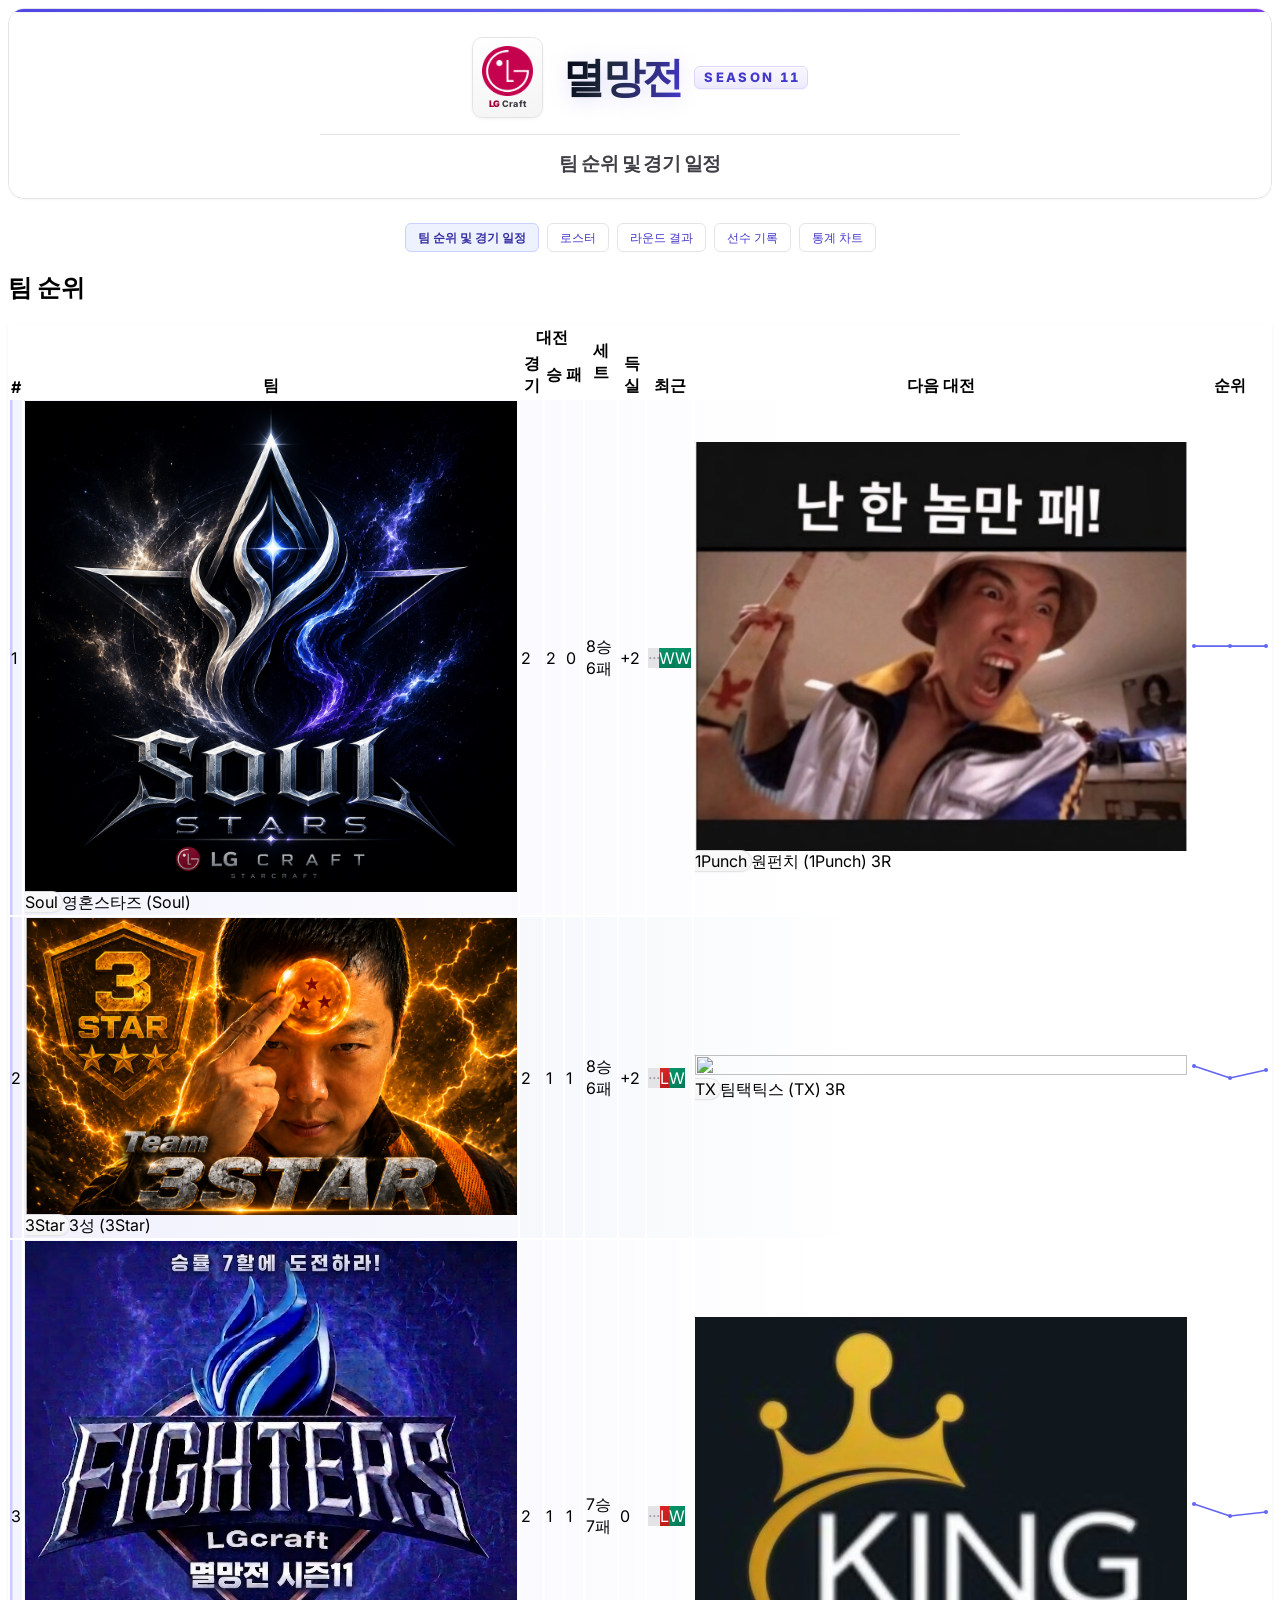
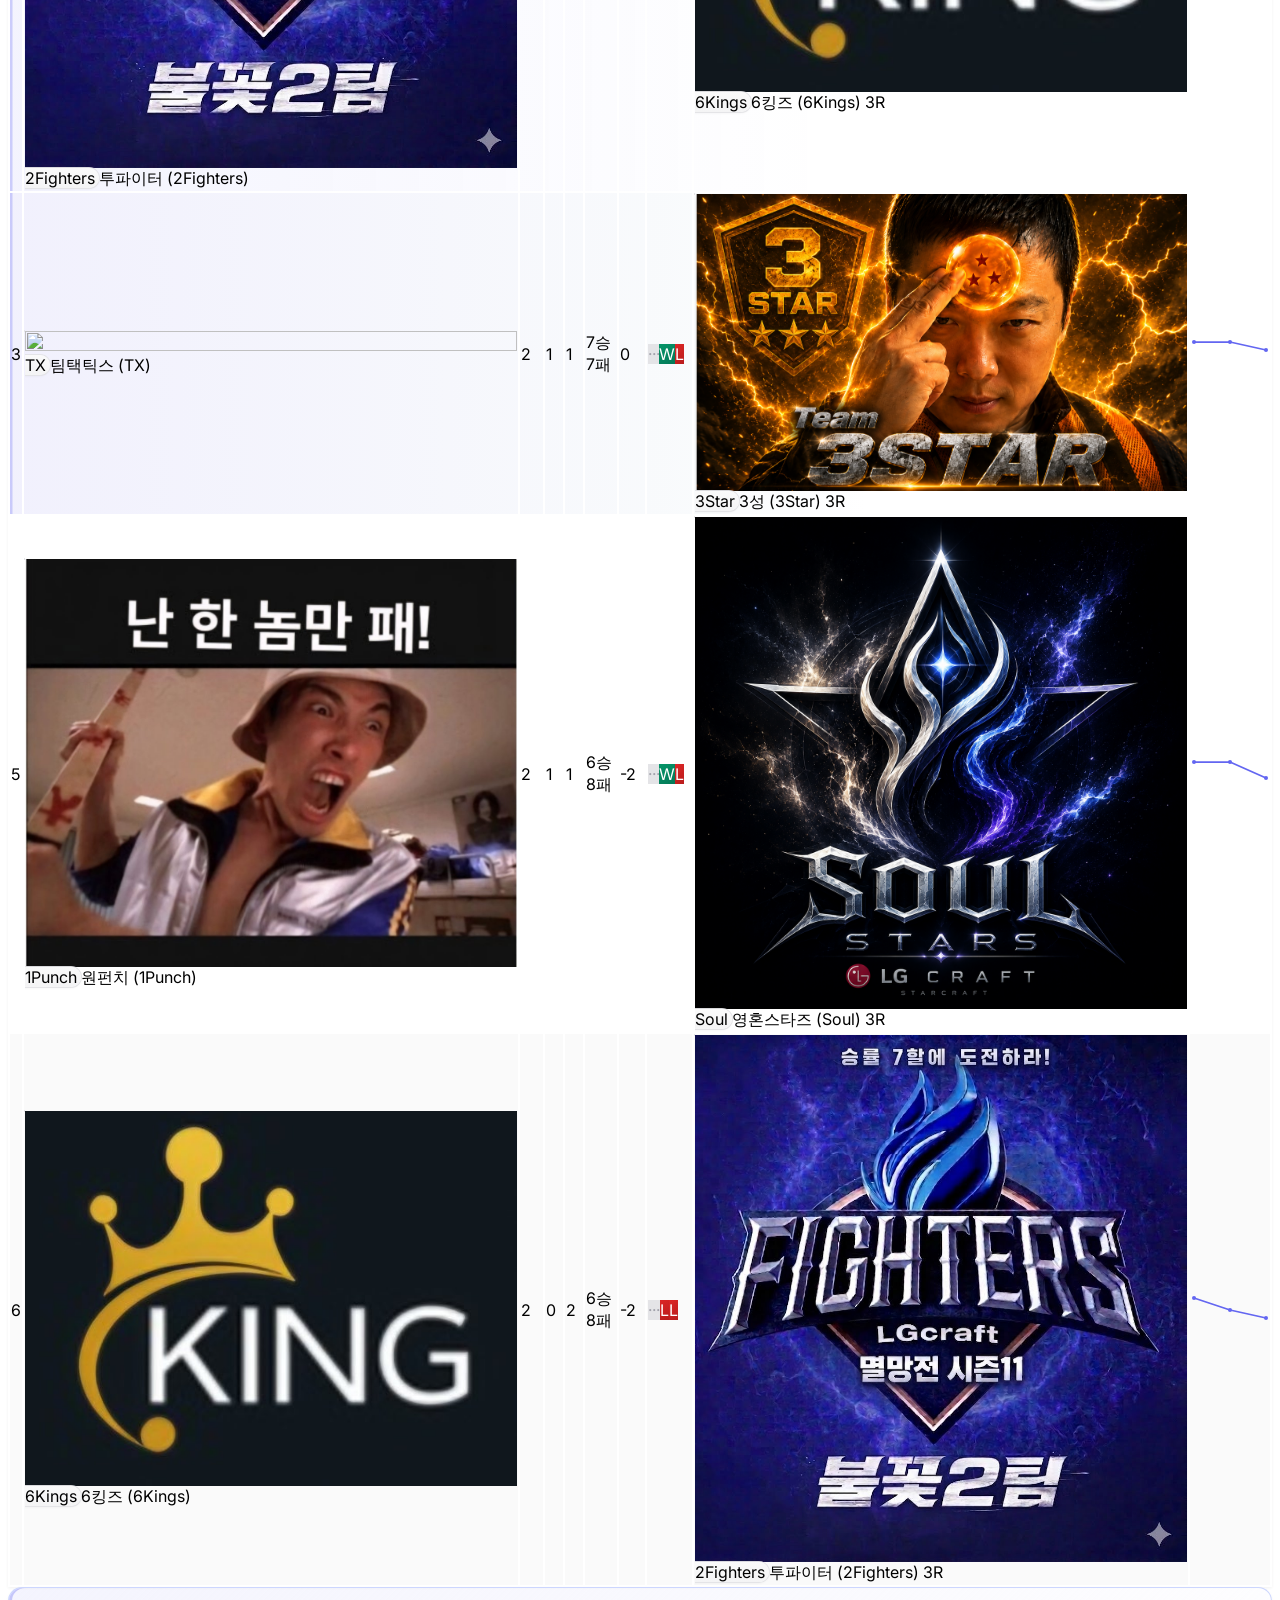
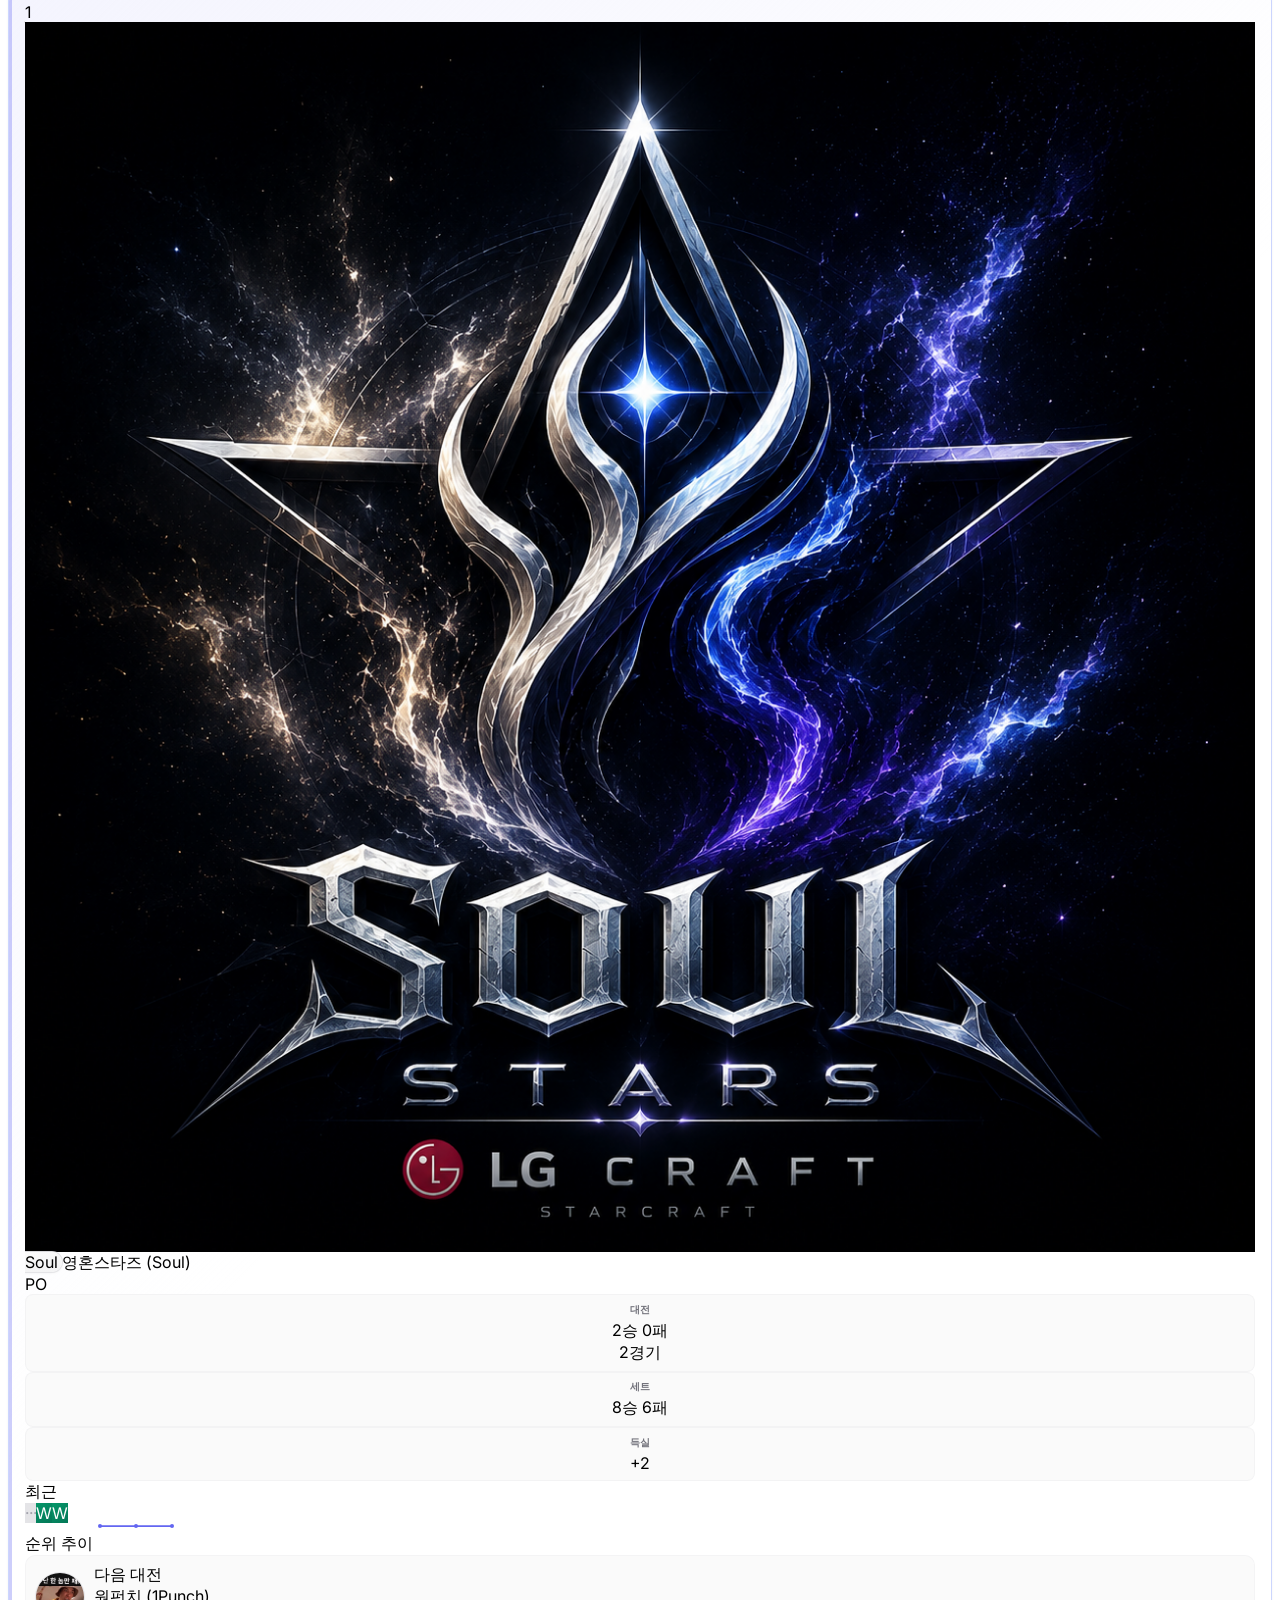
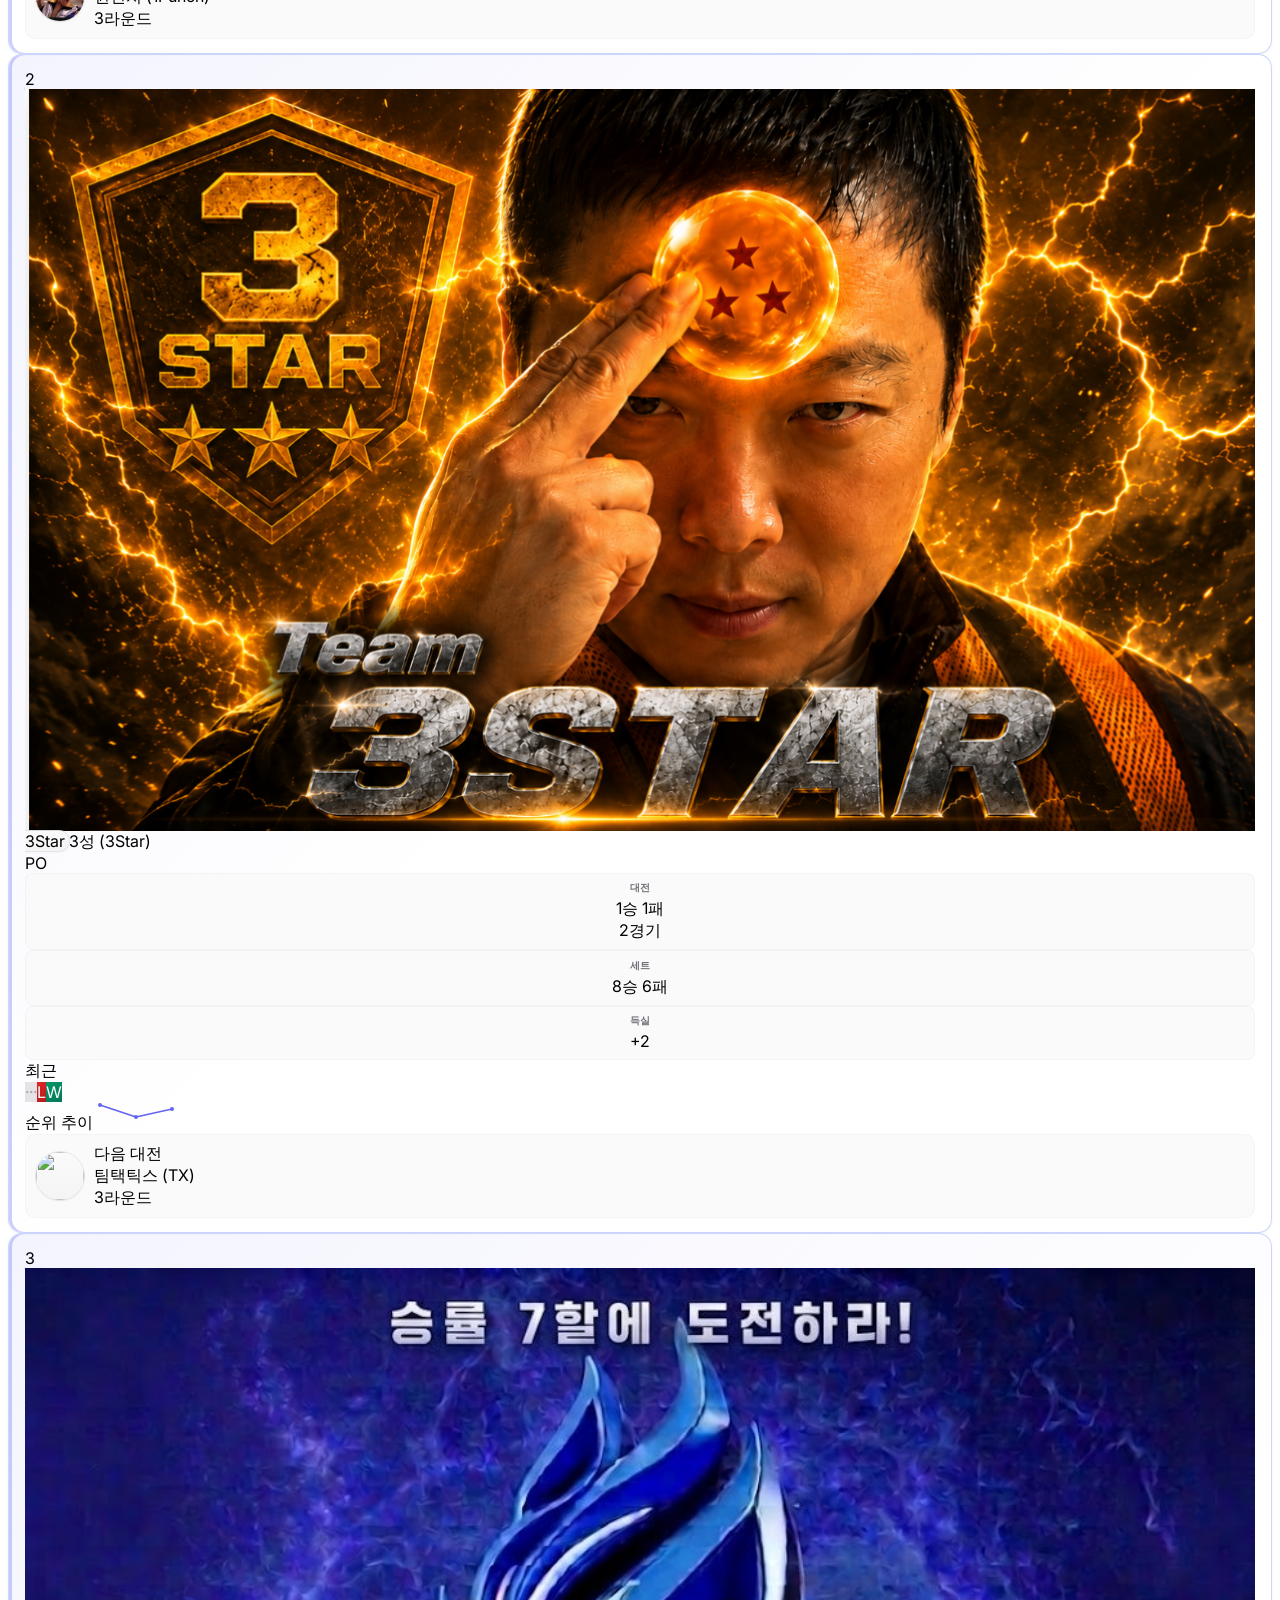
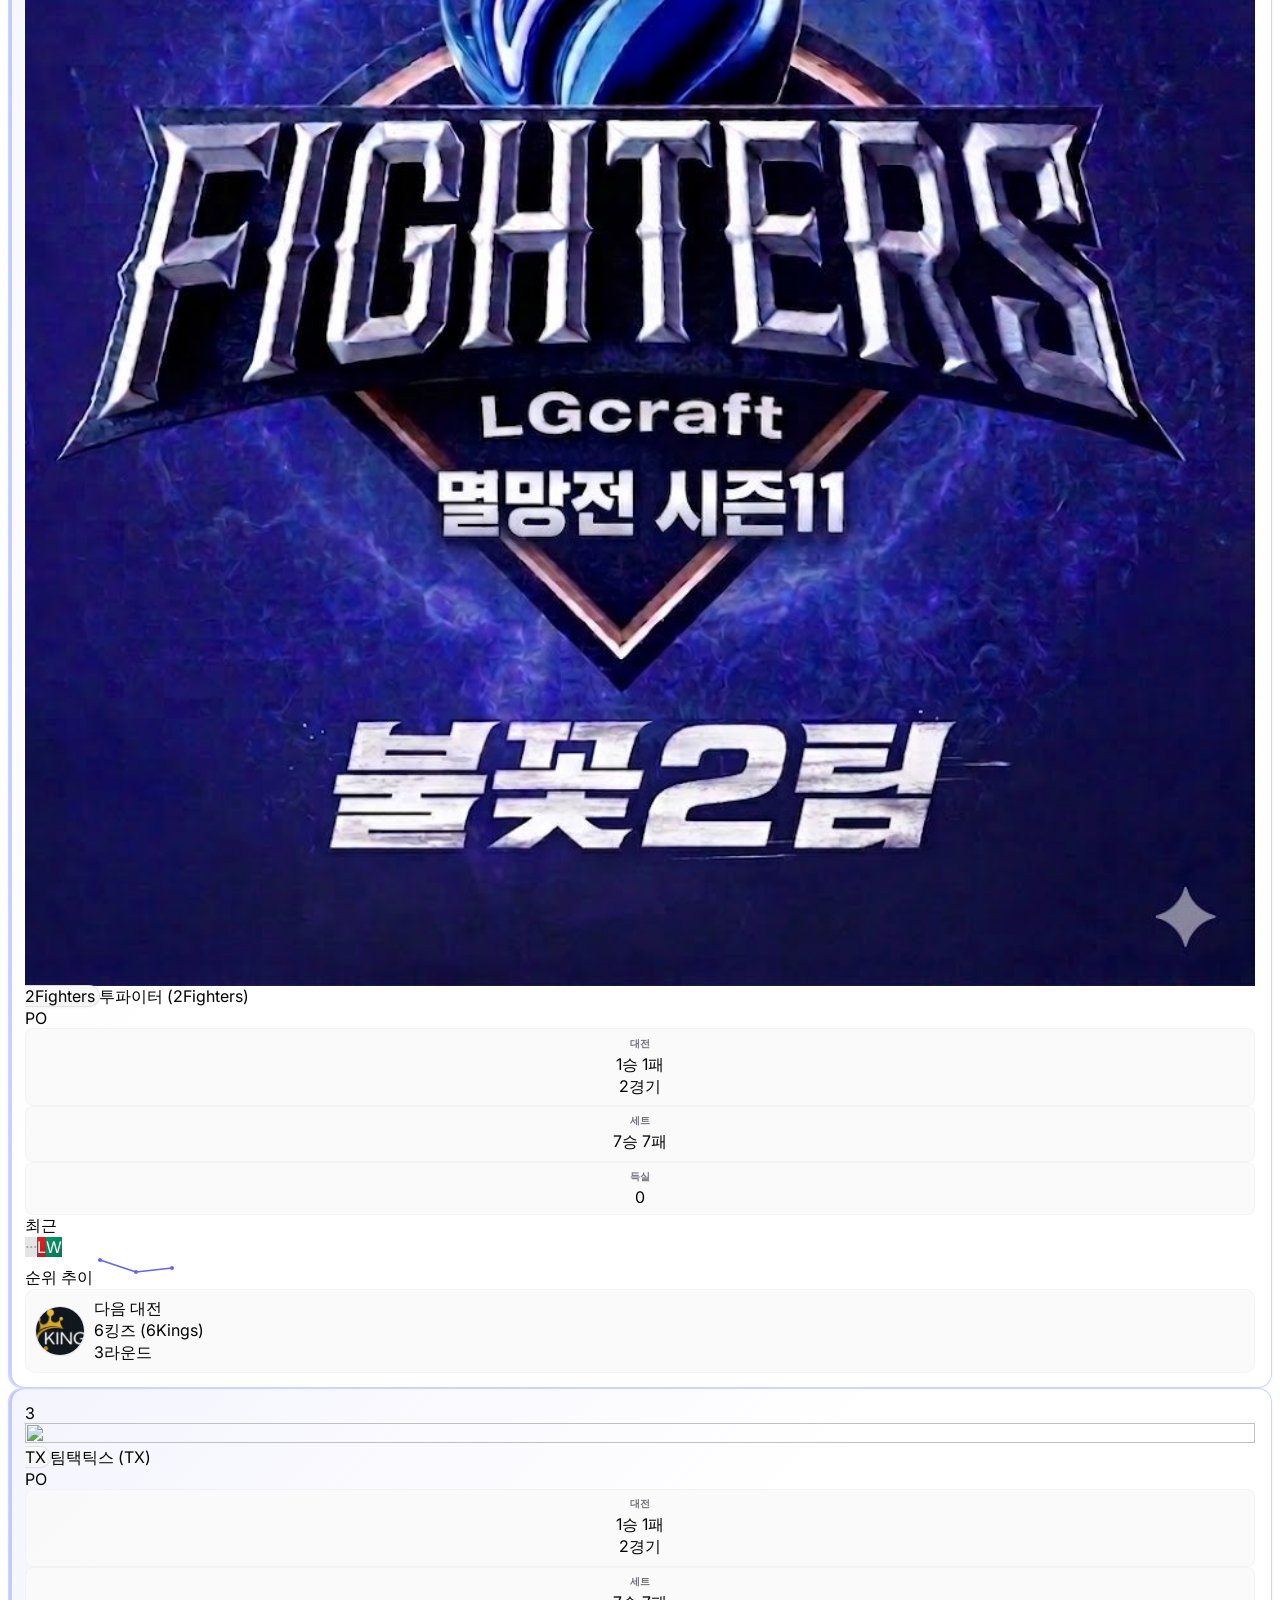
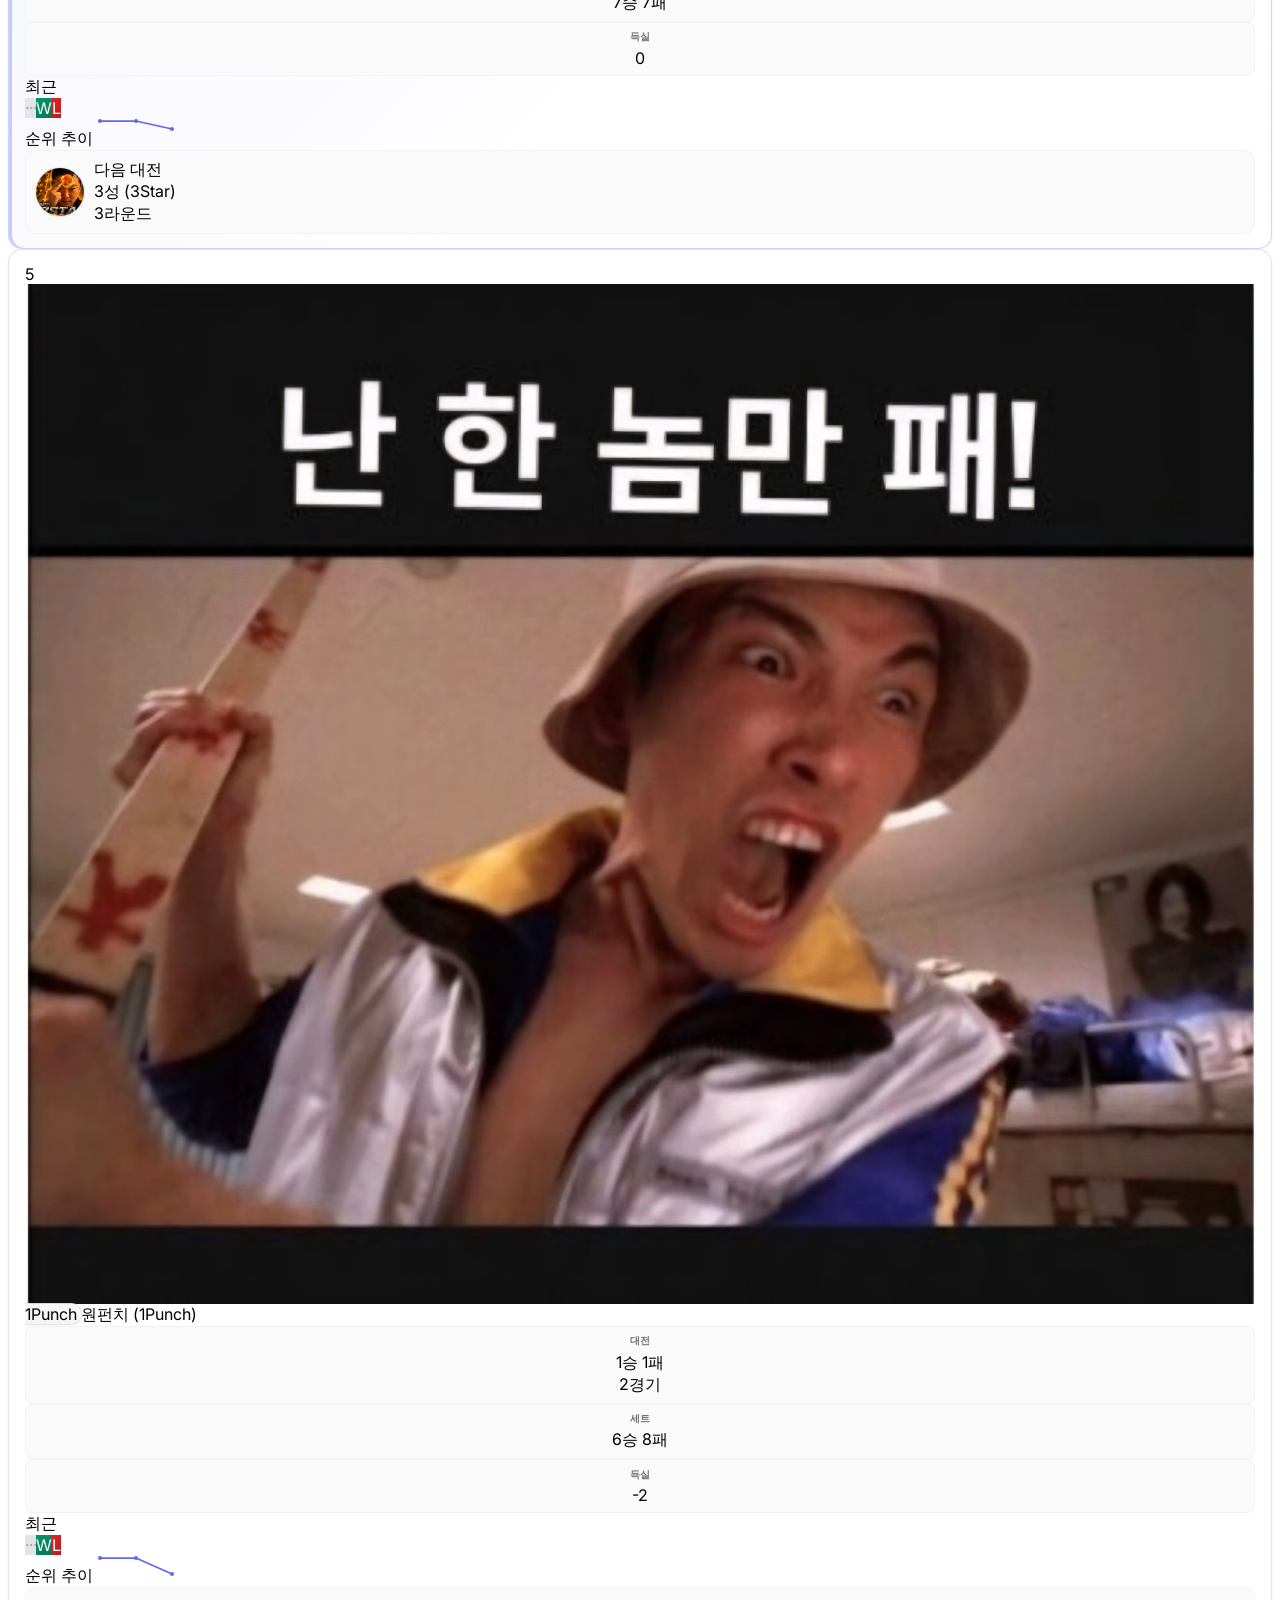
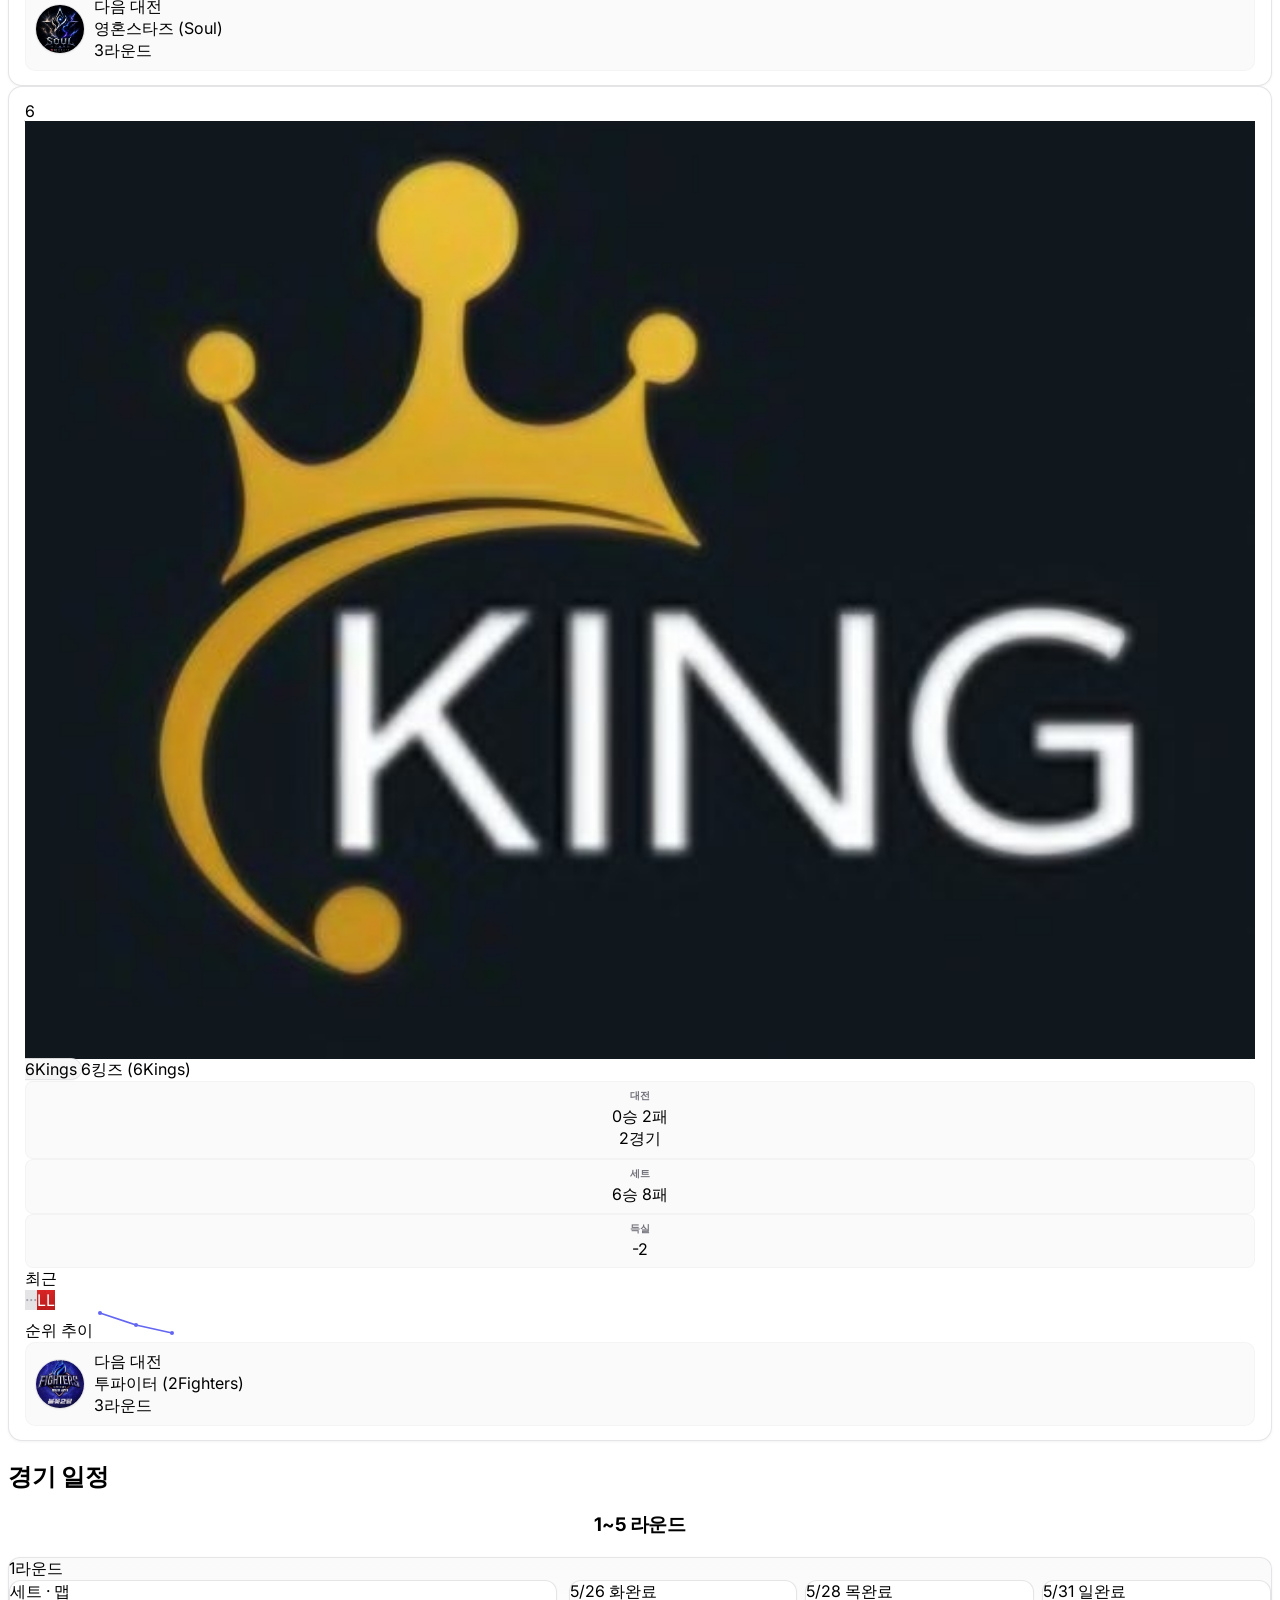
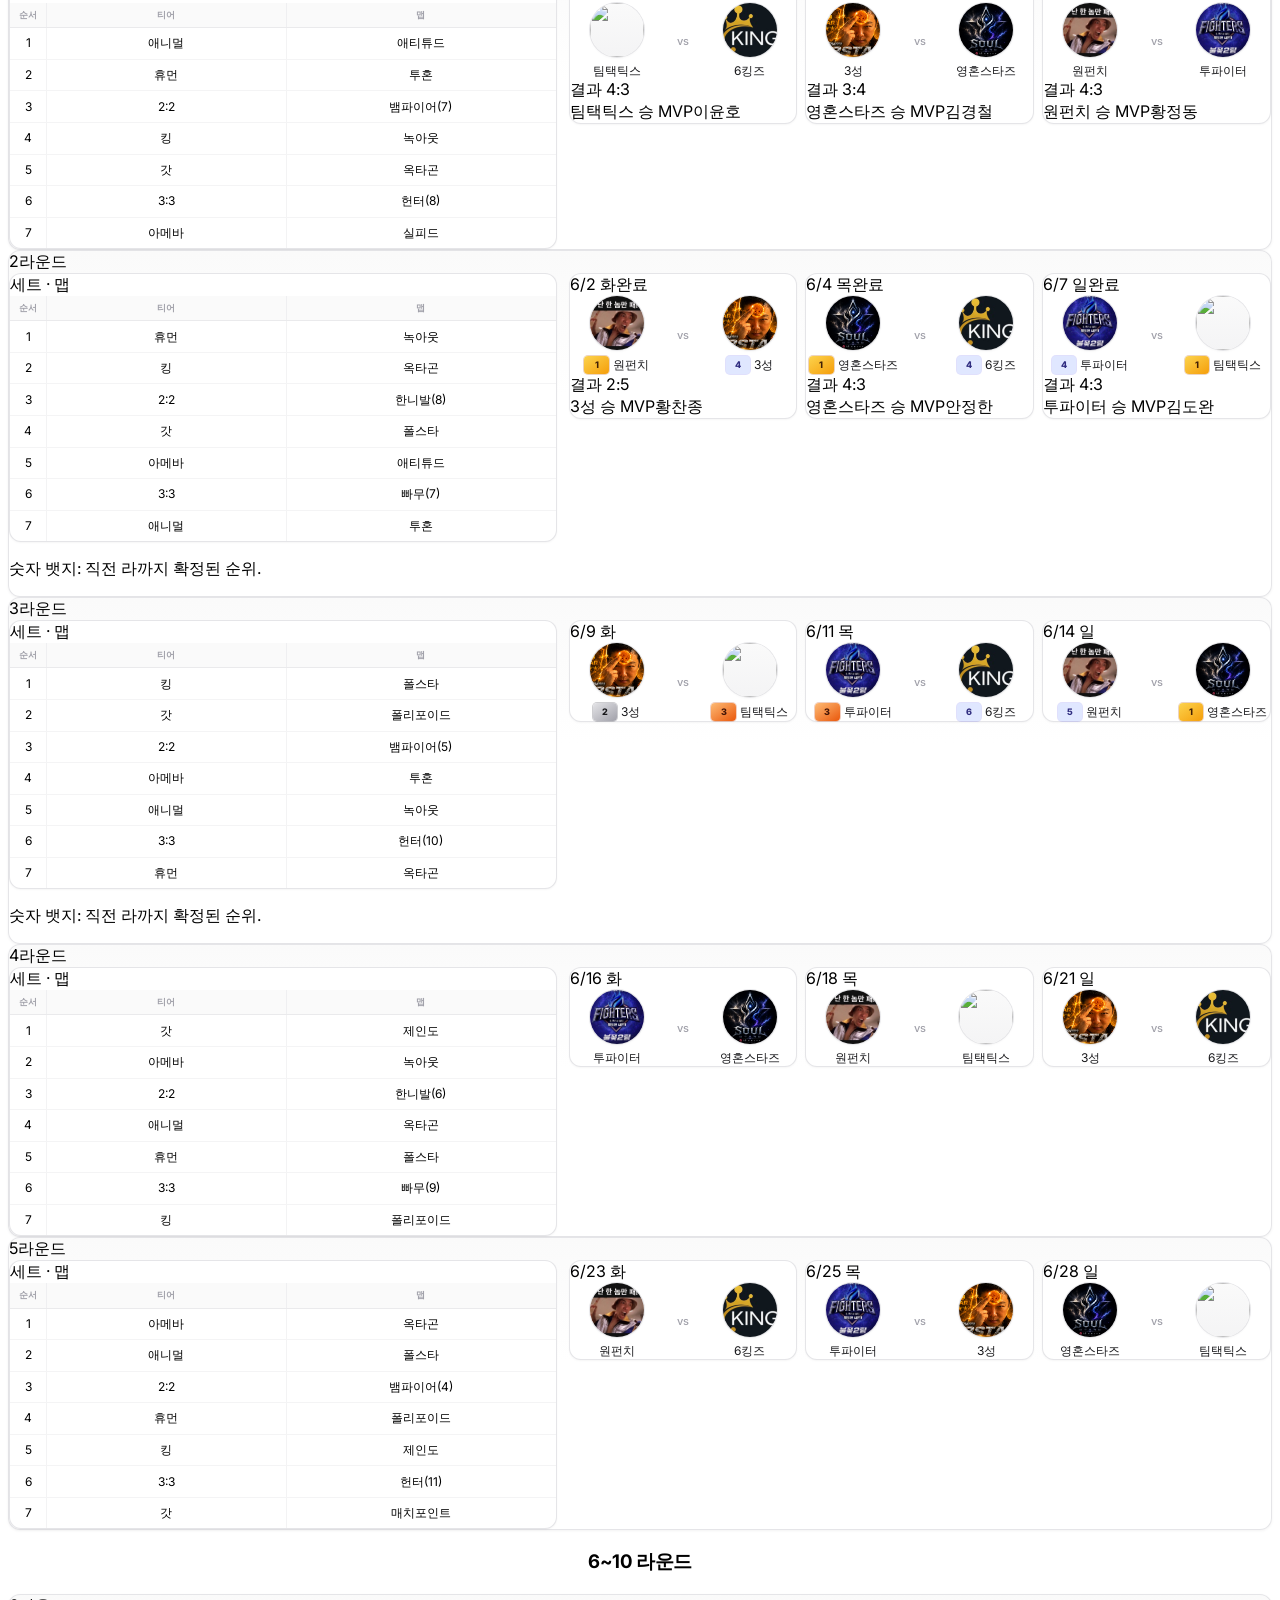
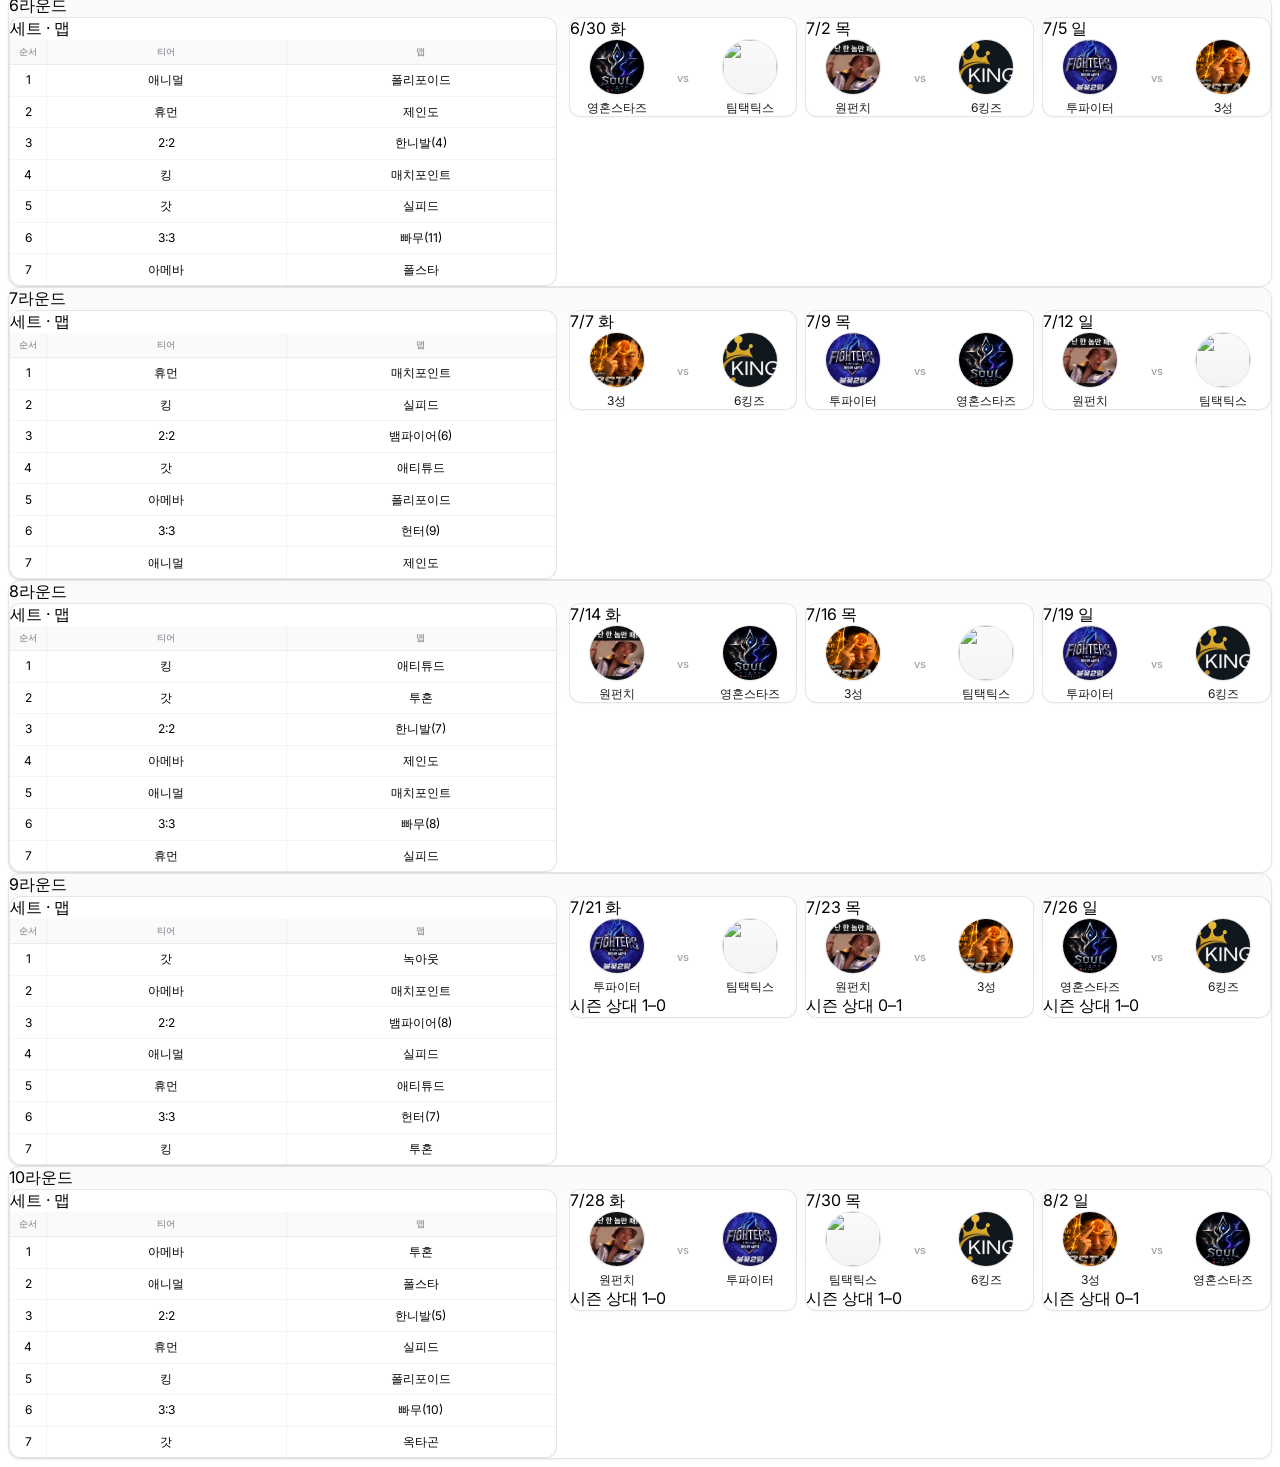
==== commit ebc0b098: "2R 업데이트" ====
--- a/index.html
+++ b/index.html
@@ -133,6 +133,33 @@
       border: 1px solid rgba(228, 228, 231, 0.95);
       background: #fff;
       box-shadow: 0 1px 2px rgba(0, 0, 0, 0.04);
+    }
+    .schedule-round-body {
+      display: grid;
+      grid-template-columns: minmax(0, 1fr);
+      gap: 0.5rem;
+      align-items: start;
+    }
+    @media (min-width: 1024px) {
+      .schedule-round-body {
+        grid-template-columns: minmax(15rem, 0.92fr) minmax(0, 1.18fr);
+        gap: 0.75rem;
+      }
+    }
+    .schedule-round-matches {
+      display: grid;
+      grid-template-columns: minmax(0, 1fr);
+      gap: 0.5rem;
+    }
+    @media (min-width: 768px) {
+      .schedule-round-matches {
+        grid-template-columns: repeat(2, minmax(0, 1fr));
+      }
+    }
+    @media (min-width: 1280px) {
+      .schedule-round-matches {
+        grid-template-columns: repeat(3, minmax(0, 1fr));
+      }
     }
     .schedule-card--maps .schedule-slot-line {
       border-bottom: 1px solid rgba(244, 244, 245, 0.95);
@@ -1225,8 +1252,10 @@
             <span class="text-sm font-bold tracking-tight tabular-nums">${r.round}라운드</span>
           </div>
           <div class="p-2 sm:p-3 space-y-2 sm:space-y-3 flex-1 min-h-0 flex flex-col">
-            ${mapCard}
-            <div class="grid grid-cols-1 gap-2">${matchCards || '<div class="schedule-card px-3 py-4 text-center text-xs text-zinc-400">대전 없음</div>'}</div>
+            <div class="schedule-round-body">
+              ${mapCard}
+              <div class="schedule-round-matches">${matchCards || '<div class="schedule-card px-3 py-4 text-center text-xs text-zinc-400">대전 없음</div>'}</div>
+            </div>
             ${rankNote}
           </div>
         </div>`;
@@ -1252,7 +1281,7 @@
             <span class="rounded-md bg-indigo-100 text-indigo-900 px-2 py-0.5 tabular-nums">${startR}~${endR}</span>
             <span>라운드</span>
           </h3>
-          <div class="grid grid-cols-1 gap-3 min-w-0 sm:grid-cols-2 md:grid-cols-3 xl:grid-cols-5 sm:gap-3">
+          <div class="grid grid-cols-1 gap-3 min-w-0 sm:gap-3">
             ${panels}
           </div>
         </section>`;
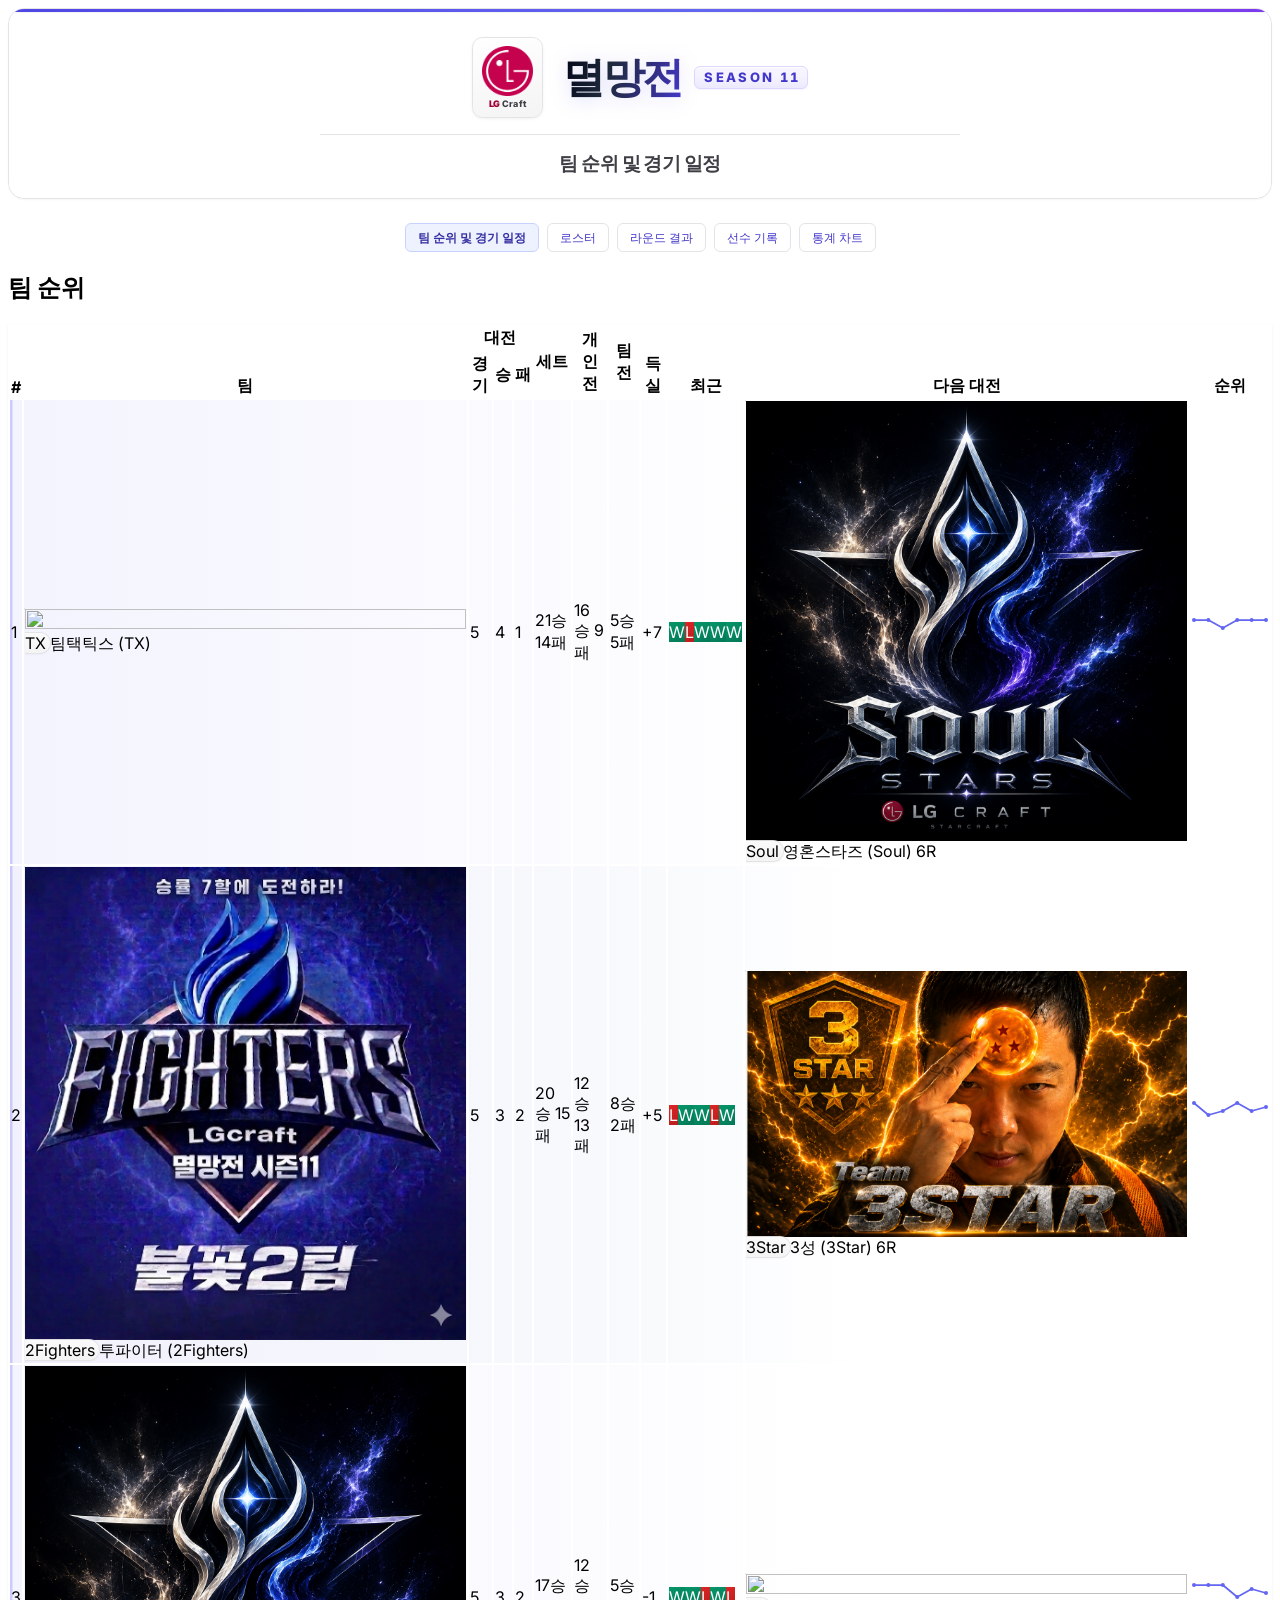
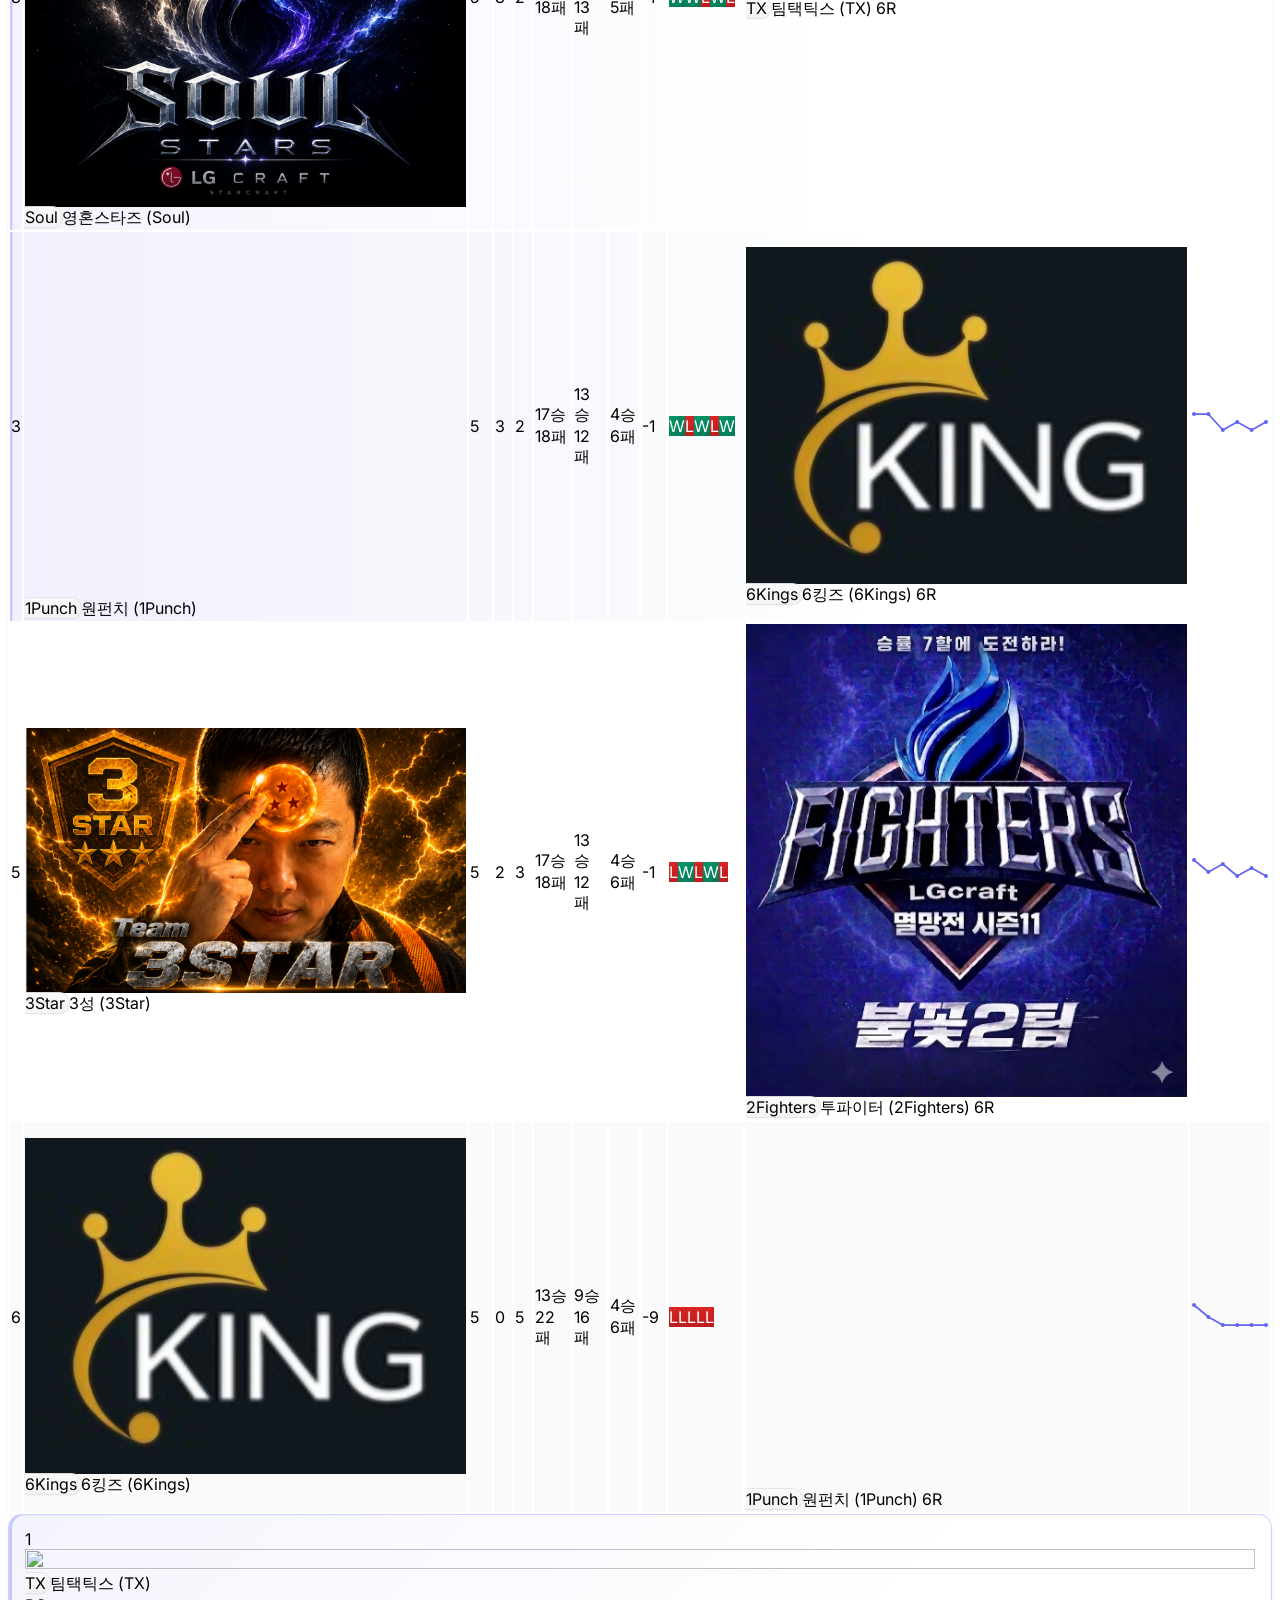
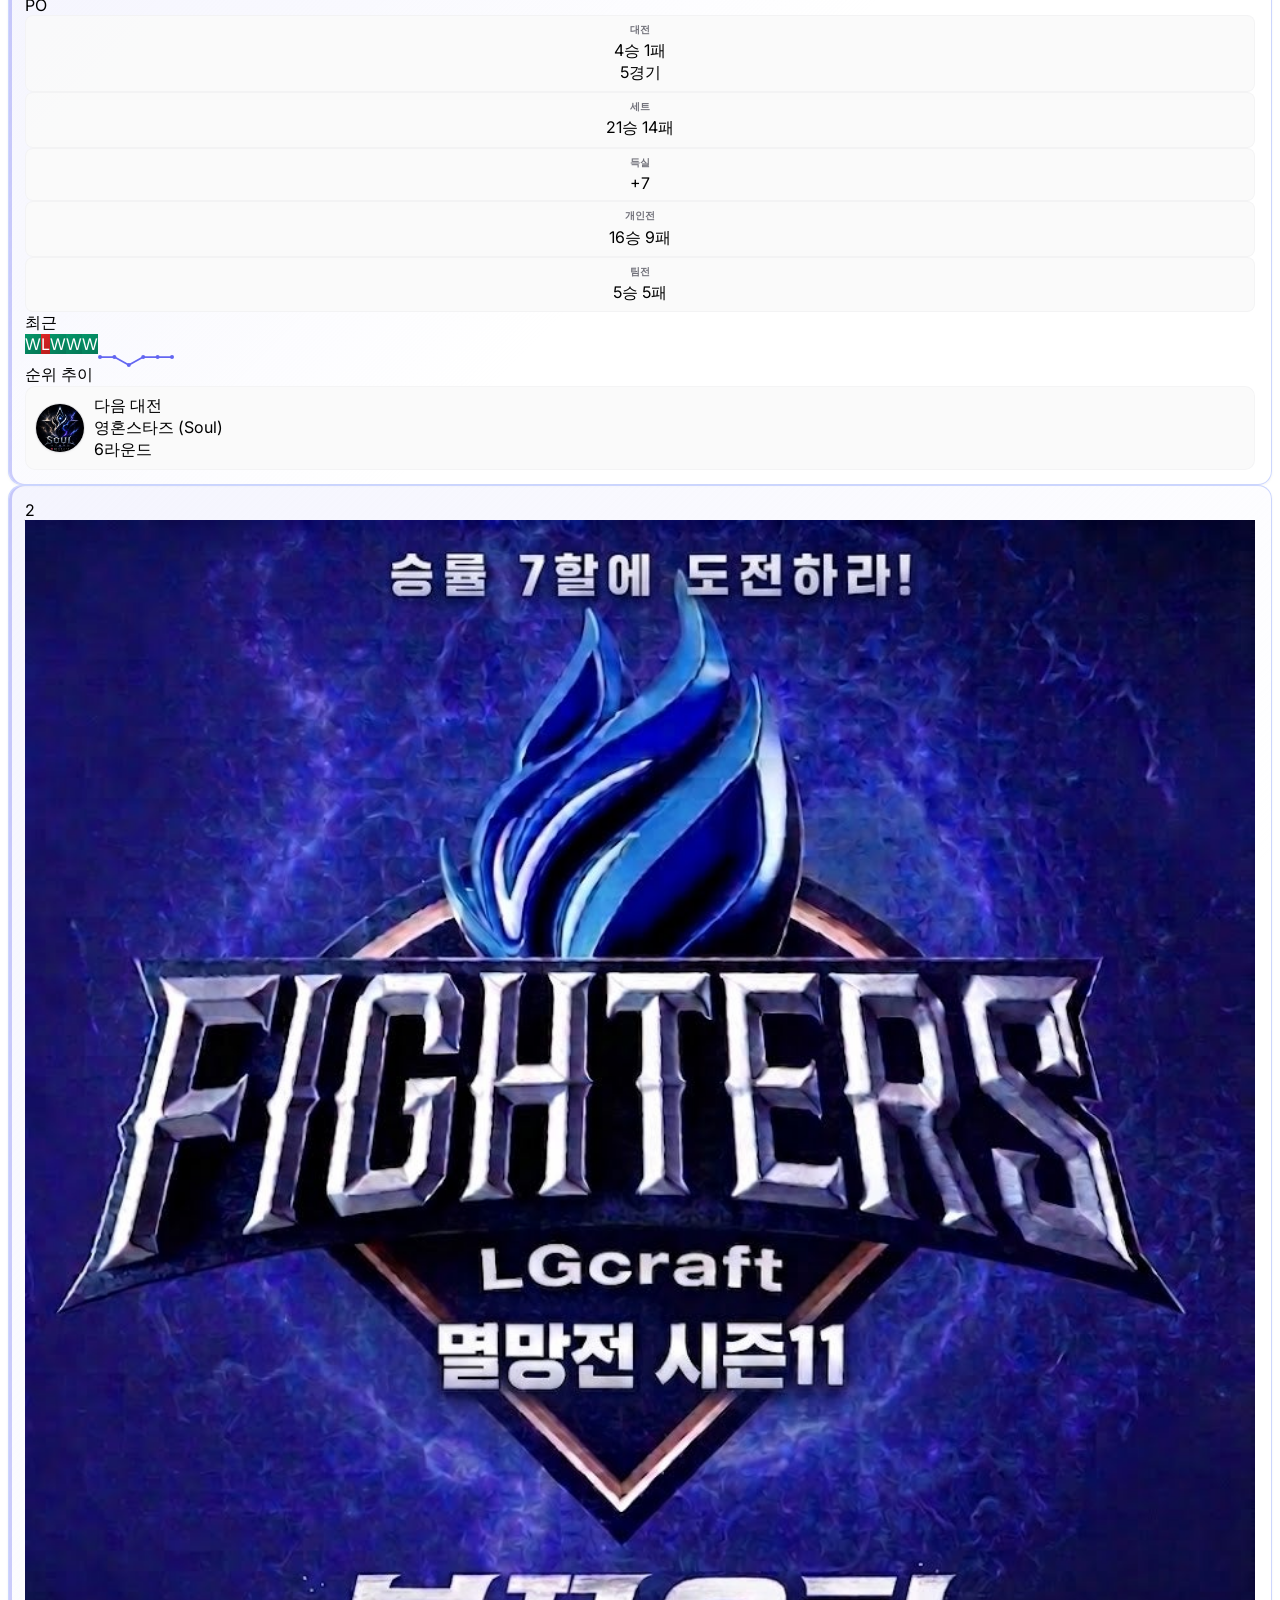
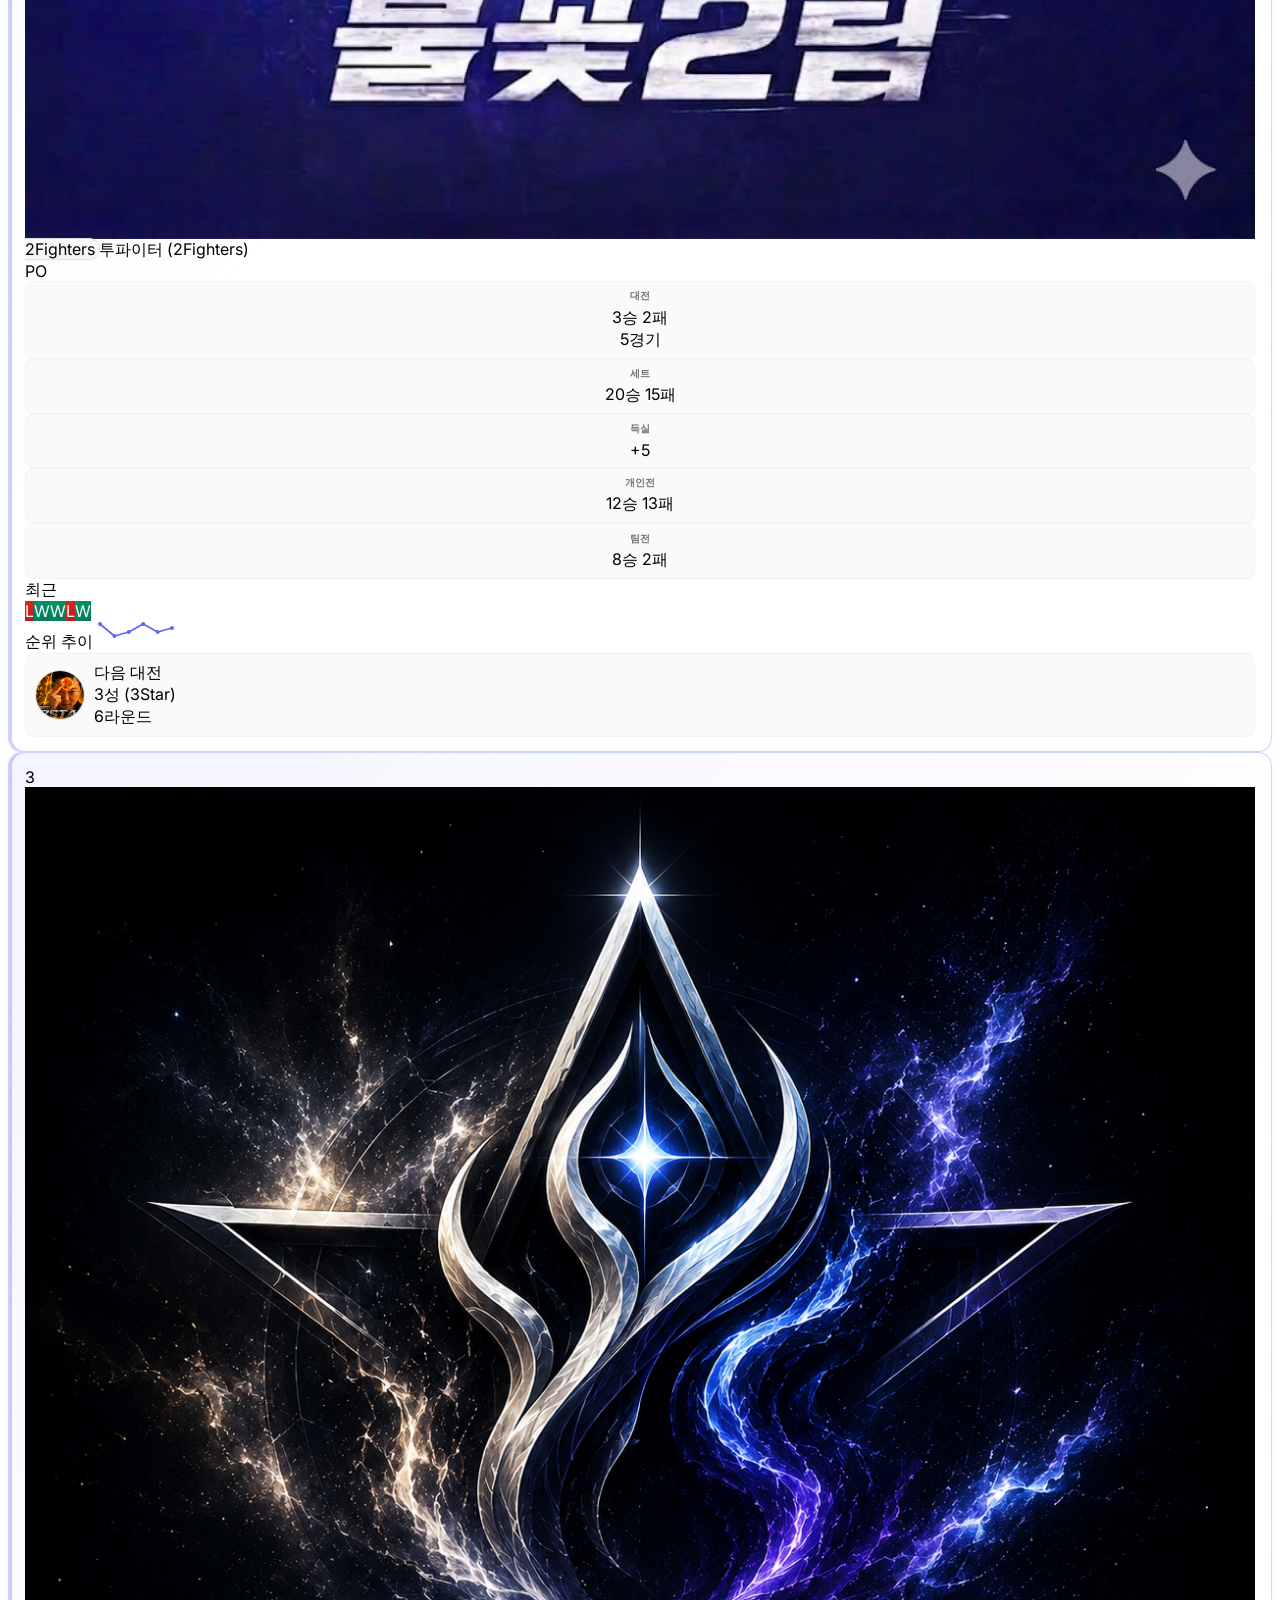
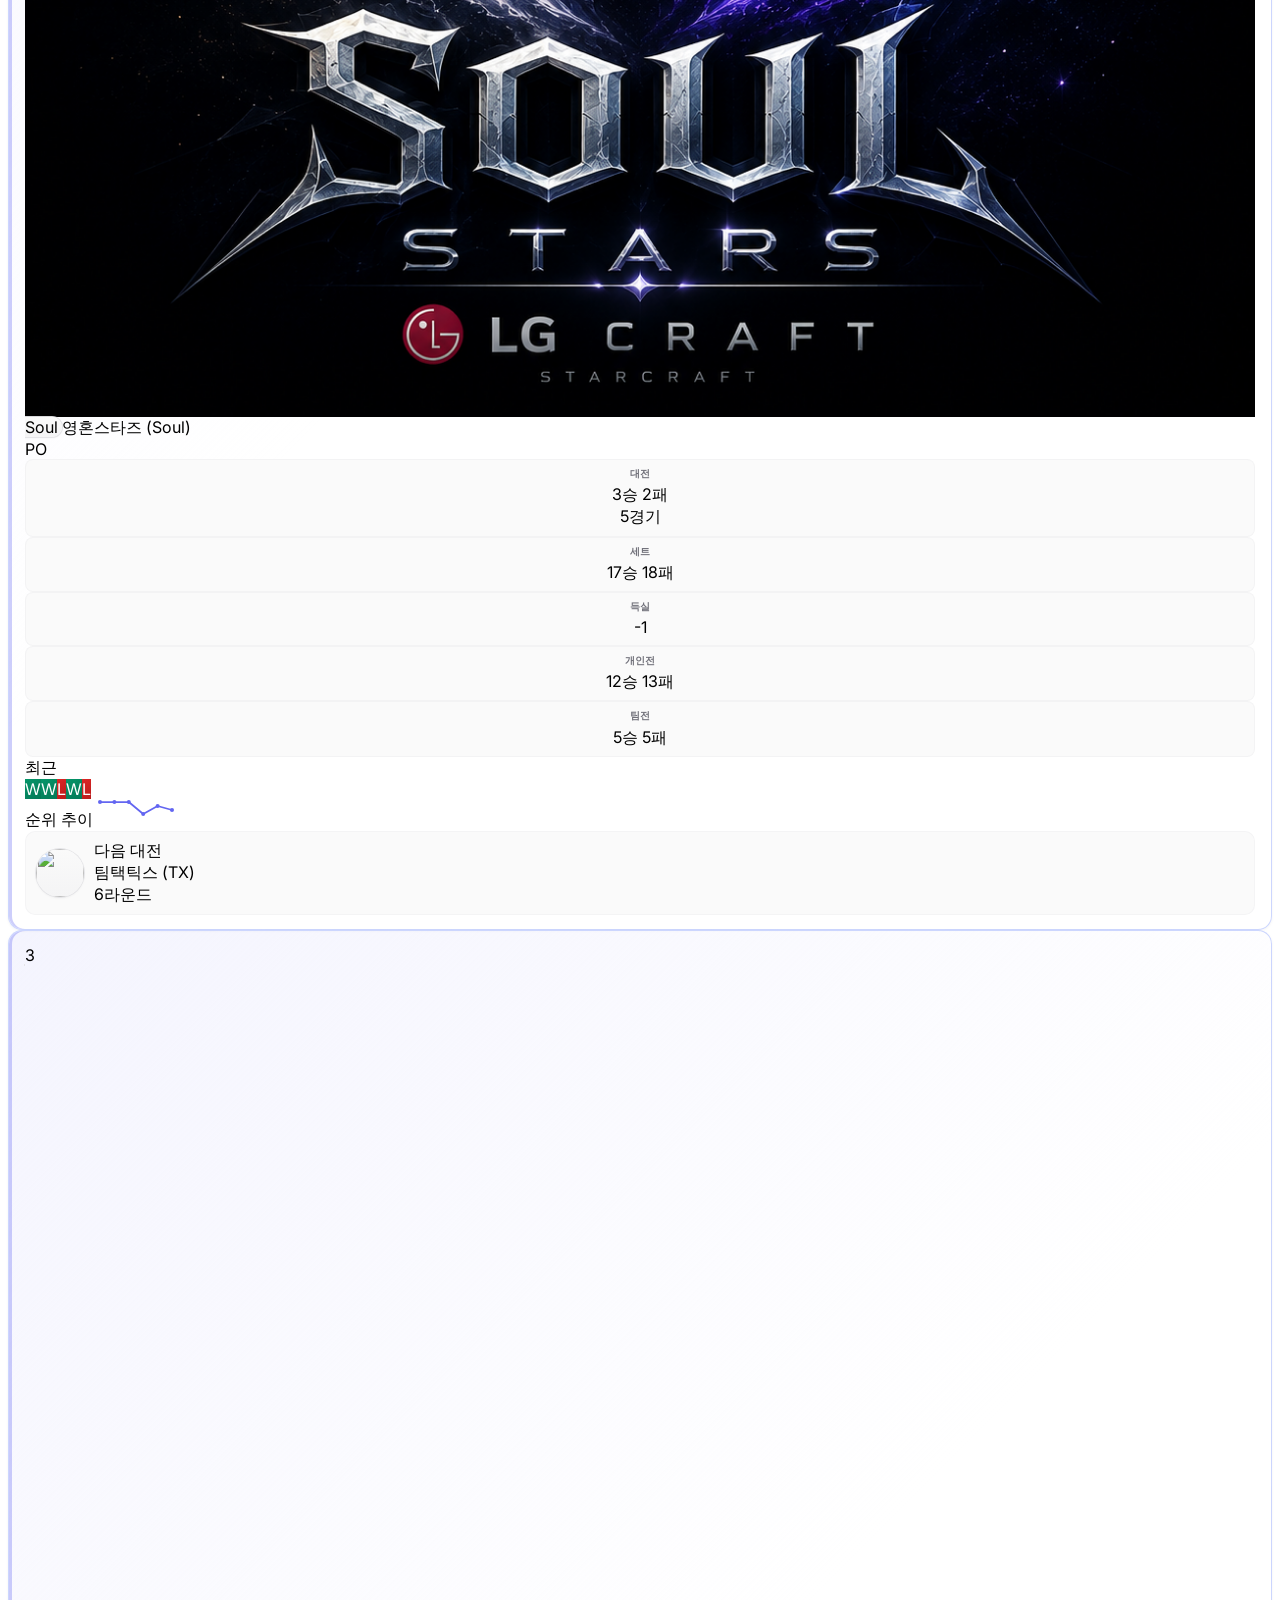
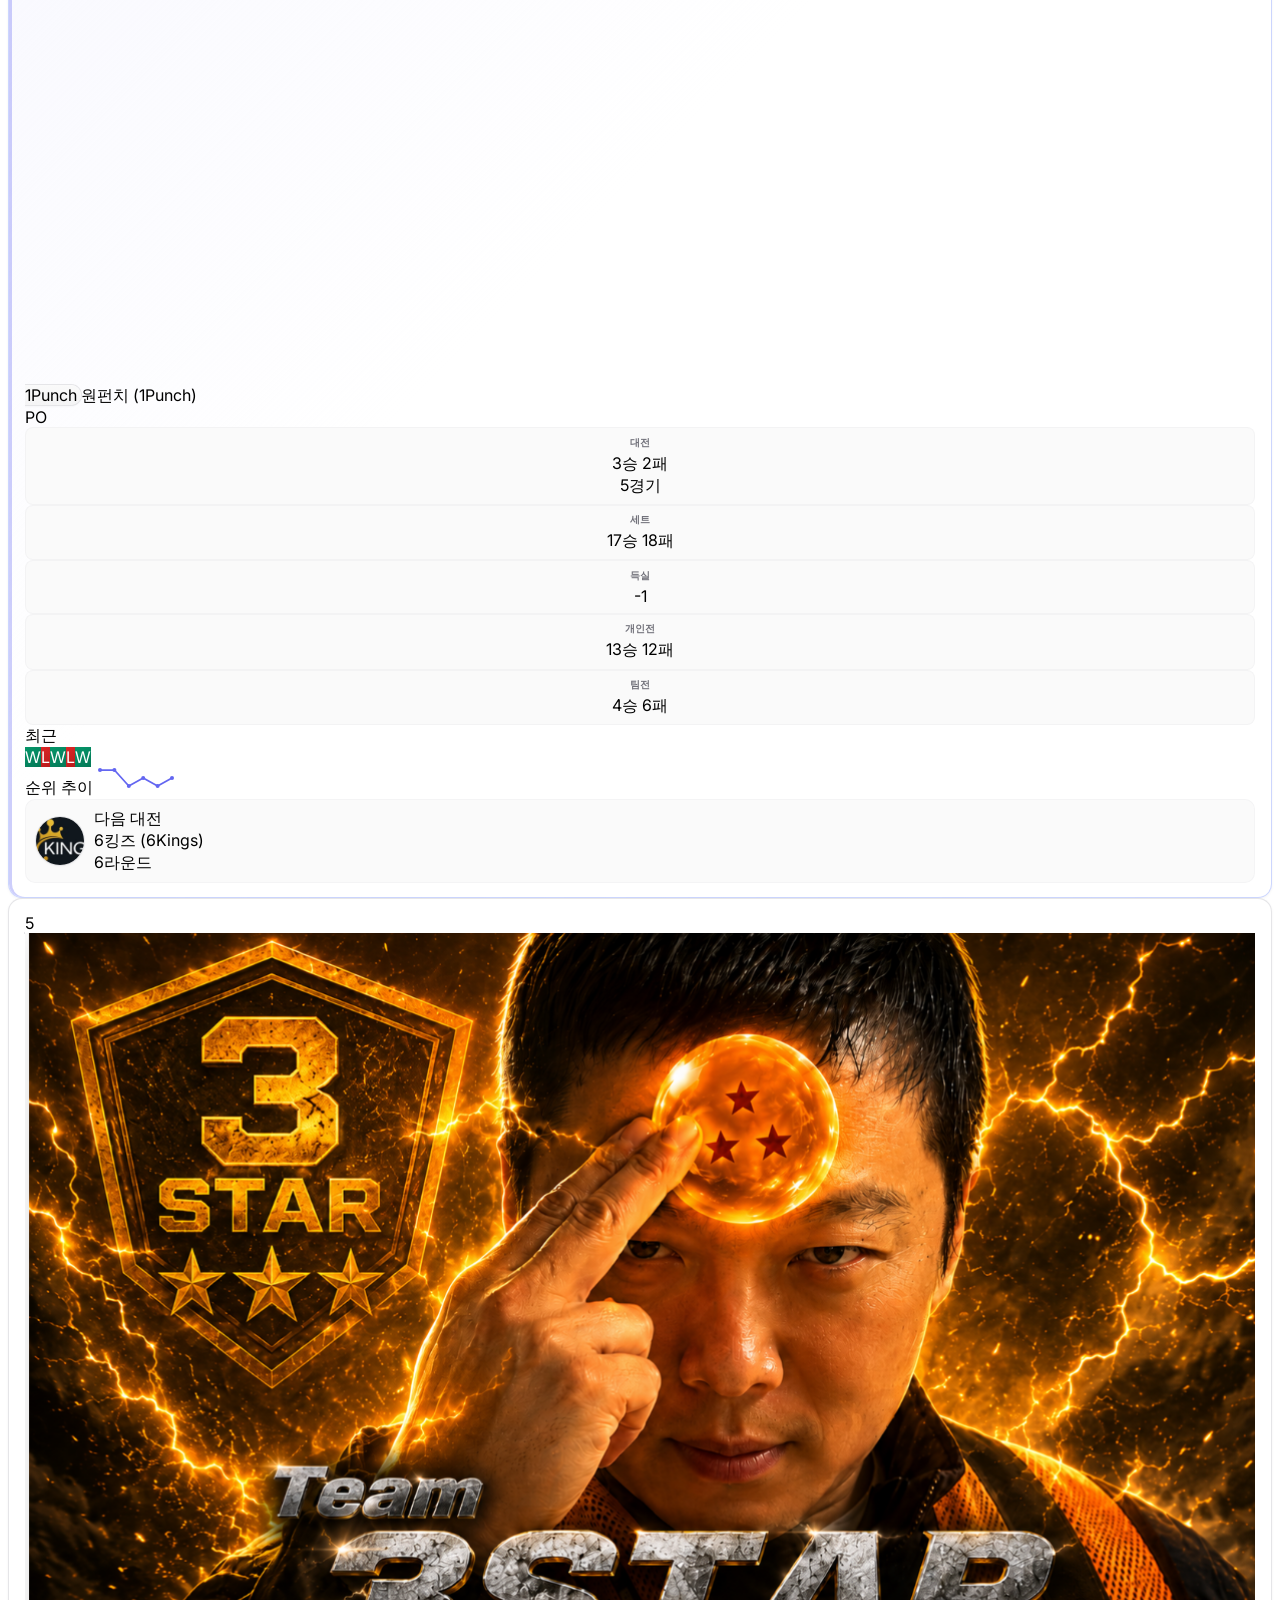
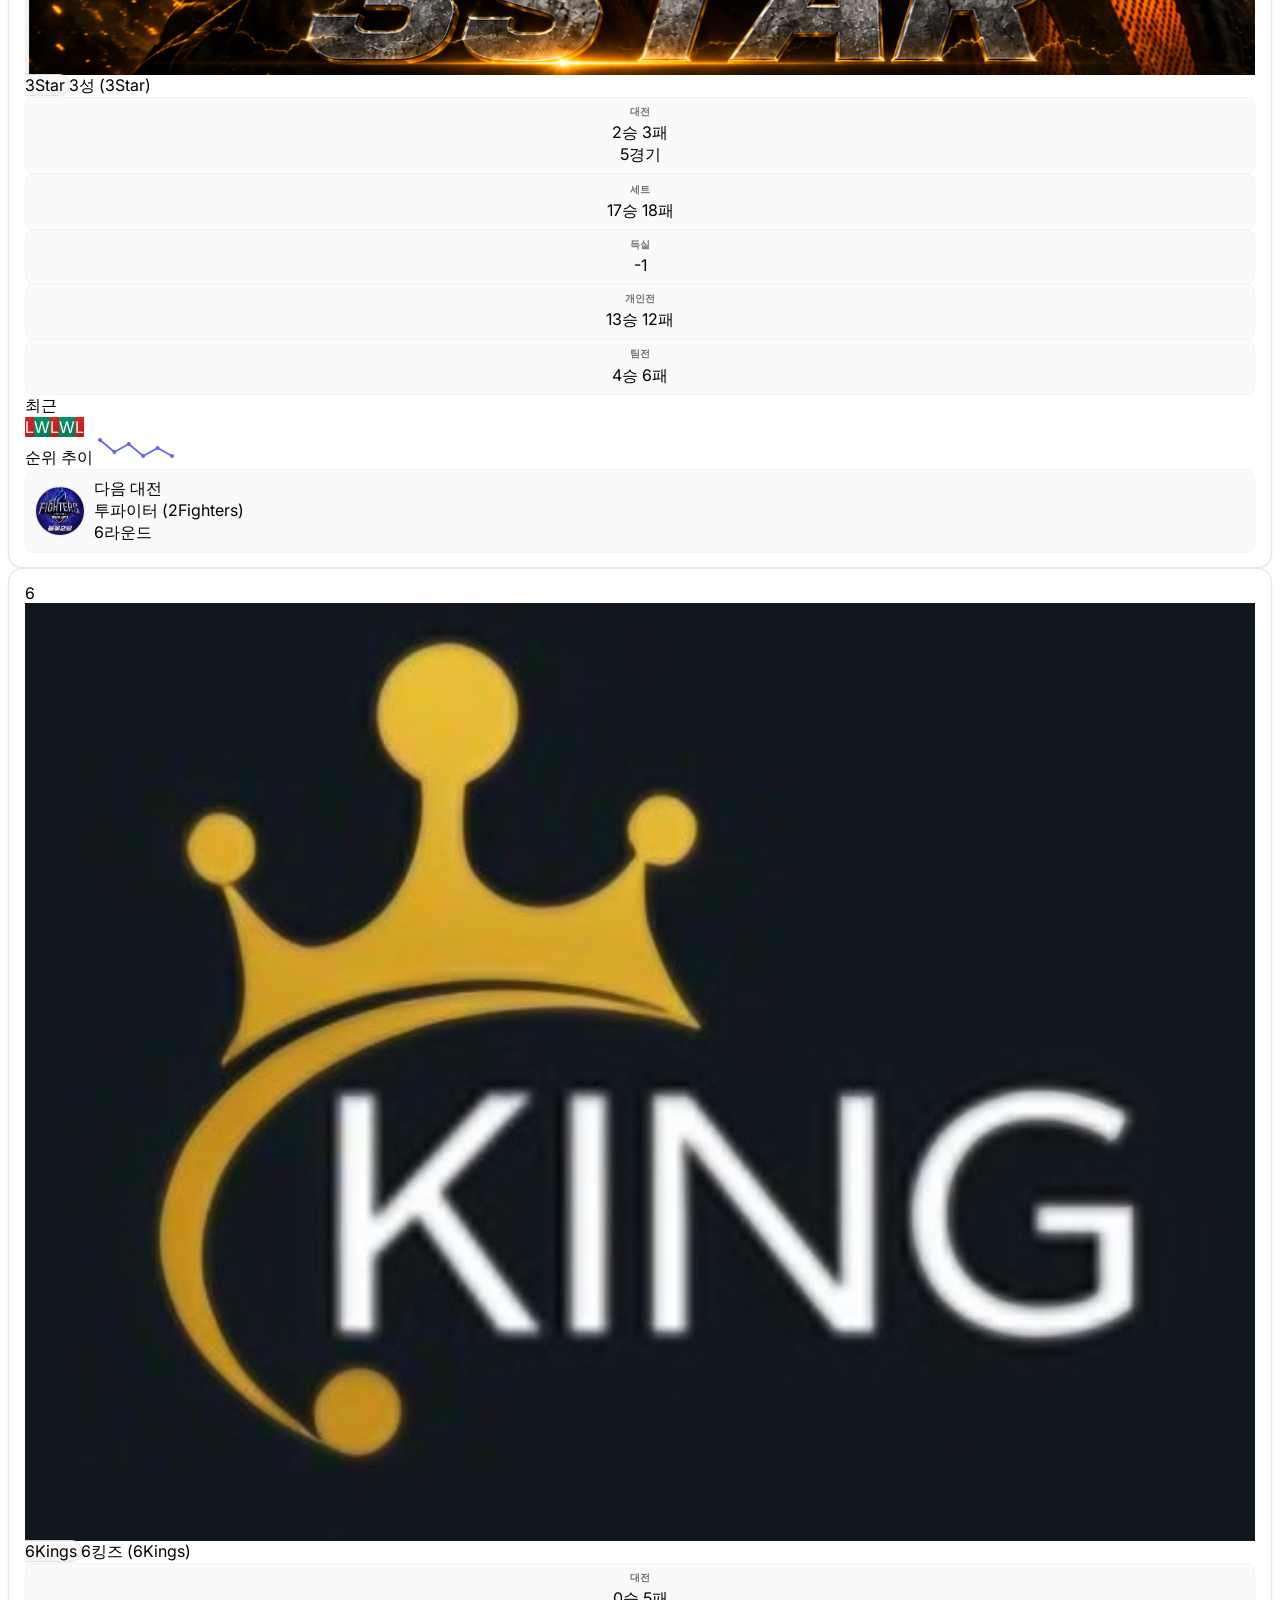
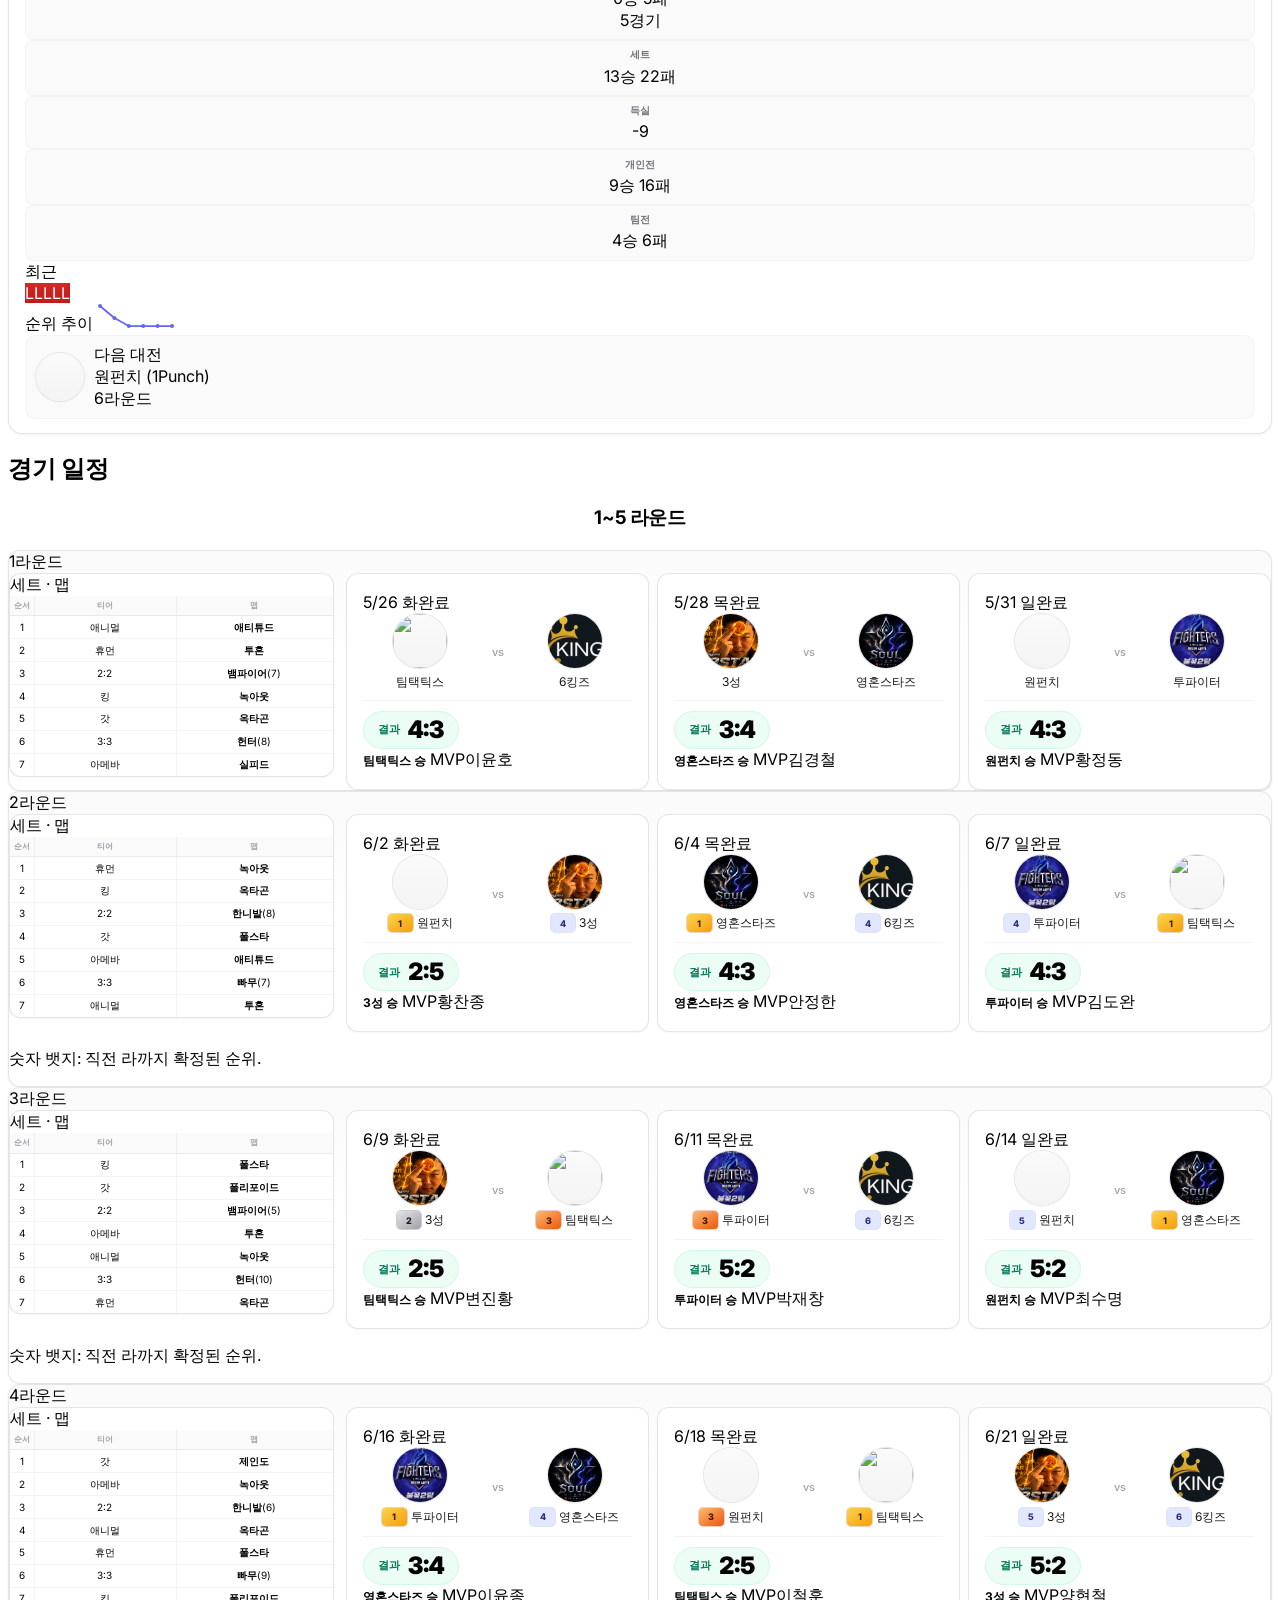
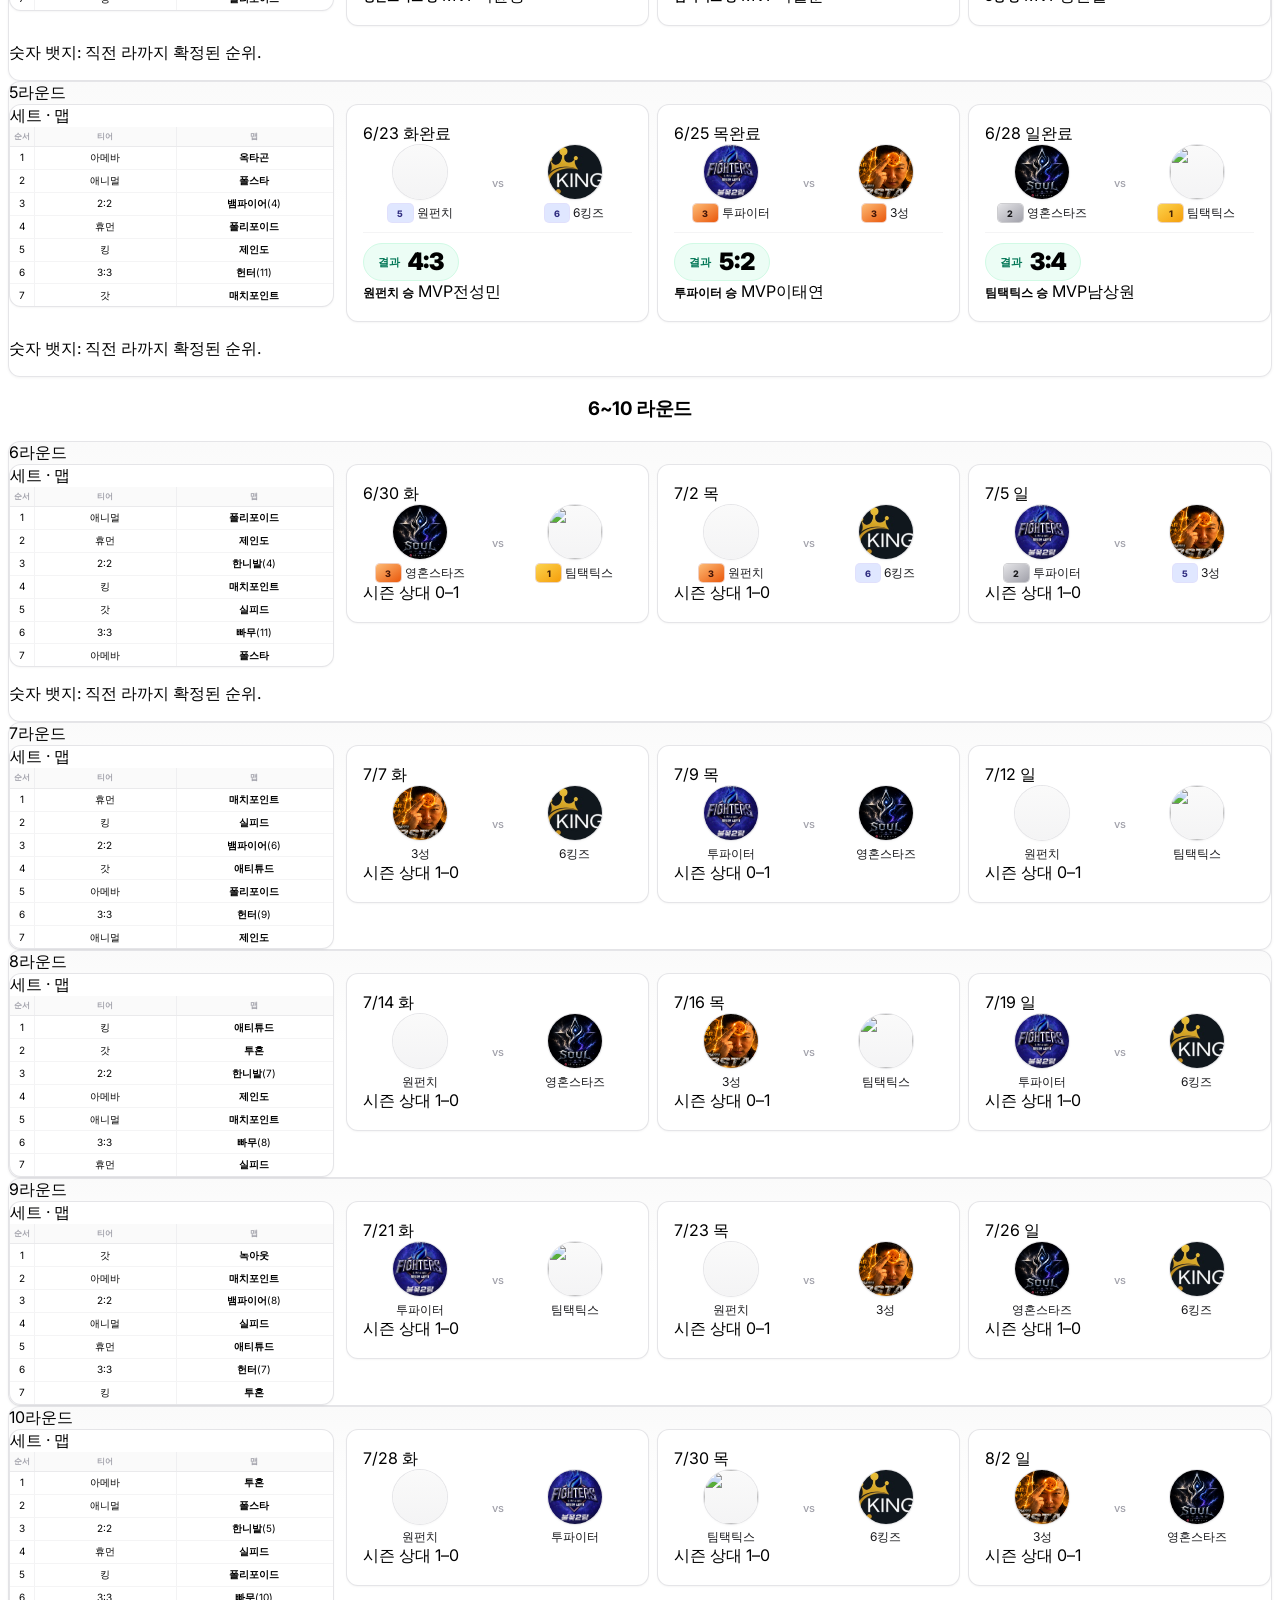
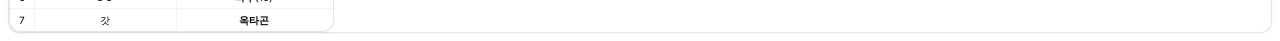
==== commit 386f34ae: "[5R] 결과 업데이트 & 기능 개선" ====
--- a/index.html
+++ b/index.html
@@ -142,7 +142,7 @@
     }
     @media (min-width: 1024px) {
       .schedule-round-body {
-        grid-template-columns: minmax(15rem, 0.92fr) minmax(0, 1.18fr);
+        grid-template-columns: minmax(10.5rem, 0.52fr) minmax(0, 1.48fr);
         gap: 0.75rem;
       }
     }
@@ -166,6 +166,75 @@
     }
     .schedule-card--maps .schedule-slot-line:last-child {
       border-bottom: 0;
+    }
+    .schedule-card--maps .schedule-slot-grid {
+      grid-template-columns: 1.5rem minmax(0, 0.9fr) minmax(0, 1fr);
+    }
+    .schedule-card--maps .schedule-slot-cell {
+      padding: 0.28rem 0.2rem;
+      font-size: 10px;
+      line-height: 1.3;
+    }
+    .schedule-card--maps .schedule-slot-grid--head .schedule-slot-cell {
+      padding-top: 0.25rem;
+      padding-bottom: 0.3rem;
+      font-size: 8px;
+    }
+    .schedule-card--maps .schedule-slot-cell--map .font-semibold {
+      font-weight: 600;
+    }
+    .schedule-card--match {
+      padding: 1rem 0.875rem;
+    }
+    @media (min-width: 640px) {
+      .schedule-card--match {
+        padding: 1.125rem 1rem;
+      }
+    }
+    .schedule-result-block {
+      margin-top: 0.625rem;
+      padding-top: 0.625rem;
+      border-top: 1px solid rgba(244, 244, 245, 0.95);
+    }
+    .schedule-result-pill {
+      display: inline-flex;
+      align-items: center;
+      gap: 0.5rem;
+      border-radius: 9999px;
+      background: #ecfdf5;
+      border: 1px solid #d1fae5;
+      padding: 0.375rem 0.875rem;
+    }
+    .schedule-result-label {
+      font-size: 10px;
+      font-weight: 800;
+      color: #047857;
+      letter-spacing: 0.02em;
+    }
+    @media (min-width: 640px) {
+      .schedule-result-label {
+        font-size: 11px;
+      }
+    }
+    .schedule-result-score {
+      font-size: 1.25rem;
+      font-weight: 900;
+      line-height: 1;
+      font-variant-numeric: tabular-nums;
+    }
+    @media (min-width: 640px) {
+      .schedule-result-score {
+        font-size: 1.5rem;
+      }
+    }
+    .schedule-result-winner {
+      font-size: 11px;
+      font-weight: 700;
+    }
+    @media (min-width: 640px) {
+      .schedule-result-winner {
+        font-size: 12px;
+      }
     }
     /* 세트맵: 3열(순서·티어·맵) — 눈에 띄지 않는 세로 구분 */
     .schedule-slot-grid {
@@ -326,13 +395,15 @@
     <section id="standings" class="mb-10 scroll-mt-8">
       <h2 class="text-base font-semibold text-zinc-900 mb-2">팀 순위</h2>
       <div class="hidden md:block standings-wrap bg-white rounded-xl border border-zinc-200/90 overflow-x-auto">
-        <table class="min-w-[700px] w-full text-xs sm:text-sm">
+        <table class="min-w-[880px] w-full text-xs sm:text-sm">
           <thead>
             <tr class="bg-gradient-to-b from-zinc-100 to-zinc-50/95 text-left text-zinc-600 text-[11px] sm:text-xs font-semibold uppercase tracking-wide border-b border-zinc-200/90">
               <th class="px-2 sm:px-3 py-2.5 w-9 text-center" rowspan="2" valign="bottom">#</th>
               <th class="px-2 sm:px-3 py-2.5 min-w-[11.5rem]" rowspan="2" valign="bottom">팀</th>
               <th class="px-2 sm:px-3 py-1.5 text-center border-b border-indigo-100/80 text-indigo-800/90 normal-case" colspan="3" title="라운드에서 팀 vs 팀으로 치른 한 번(예: 3대전 1회)">대전</th>
-              <th class="px-2 sm:px-3 py-2.5 text-center text-violet-800/90 normal-case min-w-[5.5rem]" rowspan="2" valign="middle" title="세트 승·패">세트</th>
+              <th class="px-2 sm:px-3 py-2.5 text-center text-violet-800/90 normal-case min-w-[5.5rem]" rowspan="2" valign="middle" title="전체 세트 승·패 (개인전 + 팀전)">세트</th>
+              <th class="px-2 sm:px-3 py-2.5 text-center text-zinc-600 normal-case min-w-[4.5rem]" rowspan="2" valign="middle" title="개인전 세트 승·패">개인전</th>
+              <th class="px-2 sm:px-3 py-2.5 text-center text-zinc-600 normal-case min-w-[4.5rem]" rowspan="2" valign="middle" title="2v2·3v3 세트 승·패">팀전</th>
               <th class="px-2 sm:px-3 py-2.5 text-right whitespace-nowrap" rowspan="2" valign="bottom" title="세트 득실">득실</th>
               <th class="px-2 sm:px-3 py-2.5 text-center" rowspan="2" valign="bottom" title="최근 대전 결과 (과거→최근)">최근</th>
               <th class="px-2 sm:px-3 py-2.5 text-center min-w-[6.25rem]" rowspan="2" valign="bottom" title="일정상 다음 팀 대전 상대 (미종료 대전 중 가장 빠른 일정)">다음 대전</th>
@@ -621,10 +692,31 @@
       return standingsRankMapFromRows(rows);
     }
 
+    function emptyTeamStandingAcc(teamId) {
+      return { teamId, seriesW: 0, seriesL: 0, setW: 0, setL: 0, soloW: 0, soloL: 0, teamW: 0, teamL: 0 };
+    }
+
+    function slotPlanBySlot(fixtures, roundNum) {
+      const rd = (fixtures.rounds || []).find((x) => x.round === roundNum);
+      const m = new Map();
+      if (!rd || !rd.slotPlan) return m;
+      for (const s of rd.slotPlan) m.set(s.slot, s);
+      return m;
+    }
+
+    function slotFormatFromPlan(metaSlot, sl) {
+      if (metaSlot && metaSlot.format) return metaSlot.format;
+      const n = Math.max((sl.teamA || []).length, (sl.teamB || []).length);
+      if (n >= 3) return '3v3';
+      if (n >= 2) return '2v2';
+      return '1v1';
+    }
+
     /** 한 라운드 결과 문서를 누적 표에 반영 (순위표·일정 순위 공통) */
     function applyRoundDocToAcc(acc, fixtures, doc, recent) {
       const rd = (fixtures.rounds || []).find((x) => x.round === doc.round);
       if (!rd) return;
+      const planBySlot = slotPlanBySlot(fixtures, doc.round);
       const byFixture = new Map((doc.matchups || []).map((m) => [m.fixtureId, m]));
       for (const fm of rd.matchups || []) {
         const mu = byFixture.get(fm.id);
@@ -649,12 +741,29 @@
         }
         for (const sl of mu.slots || []) {
           const w = sl.winnerTeamIndex;
+          if (w !== 1 && w !== 2) continue;
+          const format = slotFormatFromPlan(planBySlot.get(sl.slot), sl);
+          const isSolo = format === '1v1';
           if (w === 1) {
             acc[tA].setW++;
             acc[tB].setL++;
-          } else if (w === 2) {
+            if (isSolo) {
+              acc[tA].soloW++;
+              acc[tB].soloL++;
+            } else {
+              acc[tA].teamW++;
+              acc[tB].teamL++;
+            }
+          } else {
             acc[tB].setW++;
             acc[tA].setL++;
+            if (isSolo) {
+              acc[tB].soloW++;
+              acc[tA].soloL++;
+            } else {
+              acc[tB].teamW++;
+              acc[tA].teamL++;
+            }
           }
         }
       }
@@ -663,7 +772,7 @@
     /** throughRound 라운드까지 누적한 뒤 순위 맵 */
     function standingsAfterThroughRound(meta, fixtures, roundDocs, throughRound) {
       const acc = {};
-      for (const t of meta.teams) acc[t.id] = { teamId: t.id, seriesW: 0, seriesL: 0, setW: 0, setL: 0 };
+      for (const t of meta.teams) acc[t.id] = emptyTeamStandingAcc(t.id);
       const docs = [...(roundDocs || [])].filter((d) => d && d.round != null).sort((a, b) => a.round - b.round);
       for (const doc of docs) {
         if (doc.round > throughRound) break;
@@ -685,7 +794,7 @@
       const recent = {};
       const rankHist = {};
       for (const t of meta.teams) {
-        acc[t.id] = { teamId: t.id, seriesW: 0, seriesL: 0, setW: 0, setL: 0 };
+        acc[t.id] = emptyTeamStandingAcc(t.id);
         recent[t.id] = [];
         rankHist[t.id] = [];
       }
@@ -891,7 +1000,7 @@
         <div class="min-w-0 flex-1">${formatStandingsTeamCell(meta, t)}</div>
         ${isPo ? '<span class="shrink-0 text-[9px] font-bold uppercase tracking-wide text-indigo-700 bg-indigo-50 border border-indigo-200/80 px-1.5 py-0.5 rounded">PO</span>' : ''}
       </div>
-      <div class="grid grid-cols-3 gap-2 mb-3">
+      <div class="grid grid-cols-3 gap-2 mb-2">
         <div class="standings-mobile-stat">
           <span class="standings-mobile-stat-label">대전</span>
           <span class="text-sm font-bold text-zinc-900 tabular-nums">${t.seriesW}<span class="text-zinc-400 font-medium">승</span> ${t.seriesL}<span class="text-zinc-400 font-medium">패</span></span>
@@ -904,6 +1013,16 @@
         <div class="standings-mobile-stat">
           <span class="standings-mobile-stat-label">득실</span>
           <div class="text-sm">${formatSetDiffHtml(t.setW, t.setL)}</div>
+        </div>
+      </div>
+      <div class="grid grid-cols-2 gap-2 mb-3">
+        <div class="standings-mobile-stat">
+          <span class="standings-mobile-stat-label">개인전</span>
+          <div class="text-sm">${formatSetRecordHtml(t.soloW, t.soloL)}</div>
+        </div>
+        <div class="standings-mobile-stat">
+          <span class="standings-mobile-stat-label">팀전</span>
+          <div class="text-sm">${formatSetRecordHtml(t.teamW, t.teamL)}</div>
         </div>
       </div>
       <div class="flex flex-wrap items-center justify-between gap-2 pt-2 border-t border-zinc-100">
@@ -950,6 +1069,8 @@
           <td class="px-2 sm:px-3 py-2.5 text-center align-middle tabular-nums text-zinc-800 font-medium">${t.seriesW}</td>
           <td class="px-2 sm:px-3 py-2.5 text-center align-middle tabular-nums text-zinc-500">${t.seriesL}</td>
           <td class="px-2 sm:px-3 py-2.5 text-center align-middle">${formatSetRecordHtml(t.setW, t.setL)}</td>
+          <td class="px-2 sm:px-3 py-2.5 text-center align-middle">${formatSetRecordHtml(t.soloW, t.soloL)}</td>
+          <td class="px-2 sm:px-3 py-2.5 text-center align-middle">${formatSetRecordHtml(t.teamW, t.teamL)}</td>
           <td class="px-2 sm:px-3 py-2.5 text-right align-middle">${formatSetDiffHtml(t.setW, t.setL)}</td>
           <td class="px-2 sm:px-3 py-2.5 align-middle">${formatRecentSeriesHtml(t.recentWL)}</td>
           ${formatNextOpponentCell(meta, nextByTeam[t.id])}
@@ -1089,7 +1210,7 @@
         </div>`;
       }
       return `<div class="schedule-slot-grid schedule-slot-grid--row">
-        <div class="schedule-slot-cell schedule-slot-cell--seq"><span class="font-mono font-bold text-indigo-700 tabular-nums text-sm">${s.slot}</span></div>
+        <div class="schedule-slot-cell schedule-slot-cell--seq"><span class="font-mono font-bold text-indigo-700 tabular-nums text-[11px]">${s.slot}</span></div>
         <div class="schedule-slot-cell schedule-slot-cell--tier">${formatScheduleSlotTierCell(s)}</div>
         <div class="schedule-slot-cell schedule-slot-cell--map">${formatScheduleSlotMapCell(s)}</div>
       </div>`;
@@ -1167,17 +1288,17 @@
       const scoreBClass = sw === 2 || (!sw && scoreB > scoreA) ? 'text-emerald-700' : 'text-zinc-500';
       const mvp = matchupMvpName(mu);
       const mvpHtml = mvp
-        ? `<span class="inline-flex items-center gap-1 rounded-full bg-amber-50 px-2 py-0.5 text-[10px] font-bold text-amber-800 border border-amber-200"><span>MVP</span><span>${escapeHtml(mvp)}</span></span>`
+        ? `<span class="inline-flex items-center gap-1 rounded-full bg-amber-50 px-2 py-0.5 text-[10px] sm:text-[11px] font-bold text-amber-800 border border-amber-200"><span>MVP</span><span>${escapeHtml(mvp)}</span></span>`
         : '';
       const winnerHtml = winnerName
-        ? `<span class="text-[10px] font-semibold text-emerald-700">${escapeHtml(winnerName)} 승</span>`
-        : '<span class="text-[10px] font-semibold text-amber-700">결과 입력 중</span>';
-
-      return `<div class="mt-2 pt-2 border-t border-zinc-100 flex flex-col items-center gap-1.5">
-        <div class="inline-flex items-center gap-1.5 rounded-full bg-emerald-50 border border-emerald-100 px-2.5 py-1">
-          <span class="text-[10px] font-bold text-emerald-700">결과</span>
-          <span class="text-sm font-black tabular-nums leading-none">
-            <span class="${scoreAClass}">${scoreA}</span><span class="text-zinc-300 mx-0.5">:</span><span class="${scoreBClass}">${scoreB}</span>
+        ? `<span class="schedule-result-winner text-emerald-700">${escapeHtml(winnerName)} 승</span>`
+        : '<span class="schedule-result-winner text-amber-700">결과 입력 중</span>';
+
+      return `<div class="schedule-result-block flex flex-col items-center gap-2">
+        <div class="schedule-result-pill">
+          <span class="schedule-result-label">결과</span>
+          <span class="schedule-result-score">
+            <span class="${scoreAClass}">${scoreA}</span><span class="text-zinc-300 mx-1">:</span><span class="${scoreBClass}">${scoreB}</span>
           </span>
         </div>
         <div class="flex flex-wrap items-center justify-center gap-1.5">
@@ -1199,7 +1320,7 @@
         .join('');
       return `
         <div class="schedule-card schedule-card--maps overflow-hidden">
-          <div class="px-3 py-2 text-[11px] font-bold text-indigo-900 bg-indigo-50/95 border-b border-indigo-100/80 text-center">세트 · 맵</div>
+          <div class="px-2.5 py-1.5 text-[10px] font-bold text-indigo-900/90 bg-indigo-50/95 border-b border-indigo-100/80 text-center">세트 · 맵</div>
           ${headerRow}
           <div>${lines || '<div class="px-3 py-6 text-center text-xs text-zinc-400">세트 구성 없음</div>'}</div>
         </div>`;
@@ -1215,7 +1336,7 @@
         ? `<div class="text-center leading-tight flex items-center justify-center gap-1.5">${formatScheduleMatchupDateHeading(raw)}${resultHtml ? '<span class="rounded-full bg-emerald-100 text-emerald-800 px-1.5 py-0.5 text-[9px] font-bold">완료</span>' : ''}</div>`
         : `<div class="text-center text-[11px] font-bold text-zinc-500">대전 ${index1}</div>`;
       return `
-        <div class="schedule-card schedule-card--match px-3 py-3.5 flex flex-col justify-center min-h-[5.5rem] items-stretch text-center">
+        <div class="schedule-card schedule-card--match flex flex-col justify-center min-h-[6.25rem] items-stretch text-center">
           <div class="mb-1.5">${head}</div>
           <div class="min-w-0 flex justify-center w-full">${inner}</div>
           ${h2hHtml}
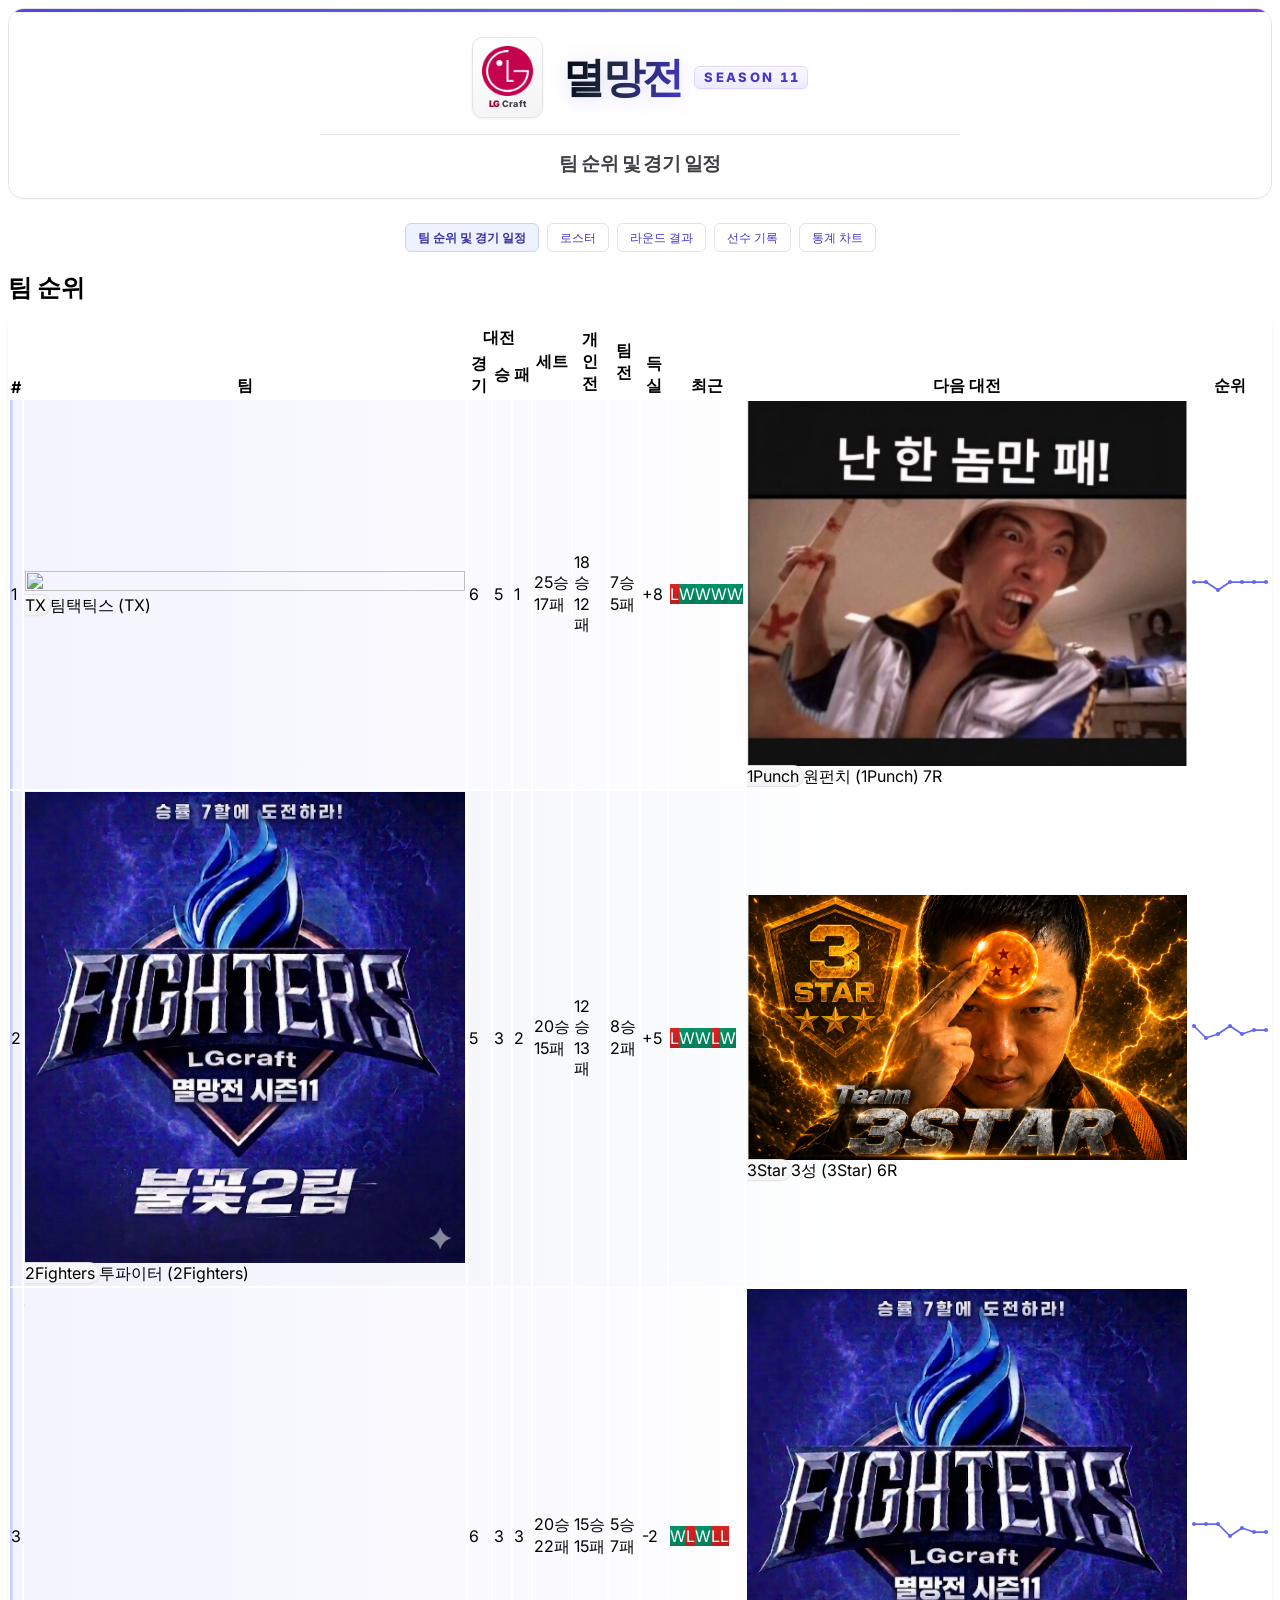
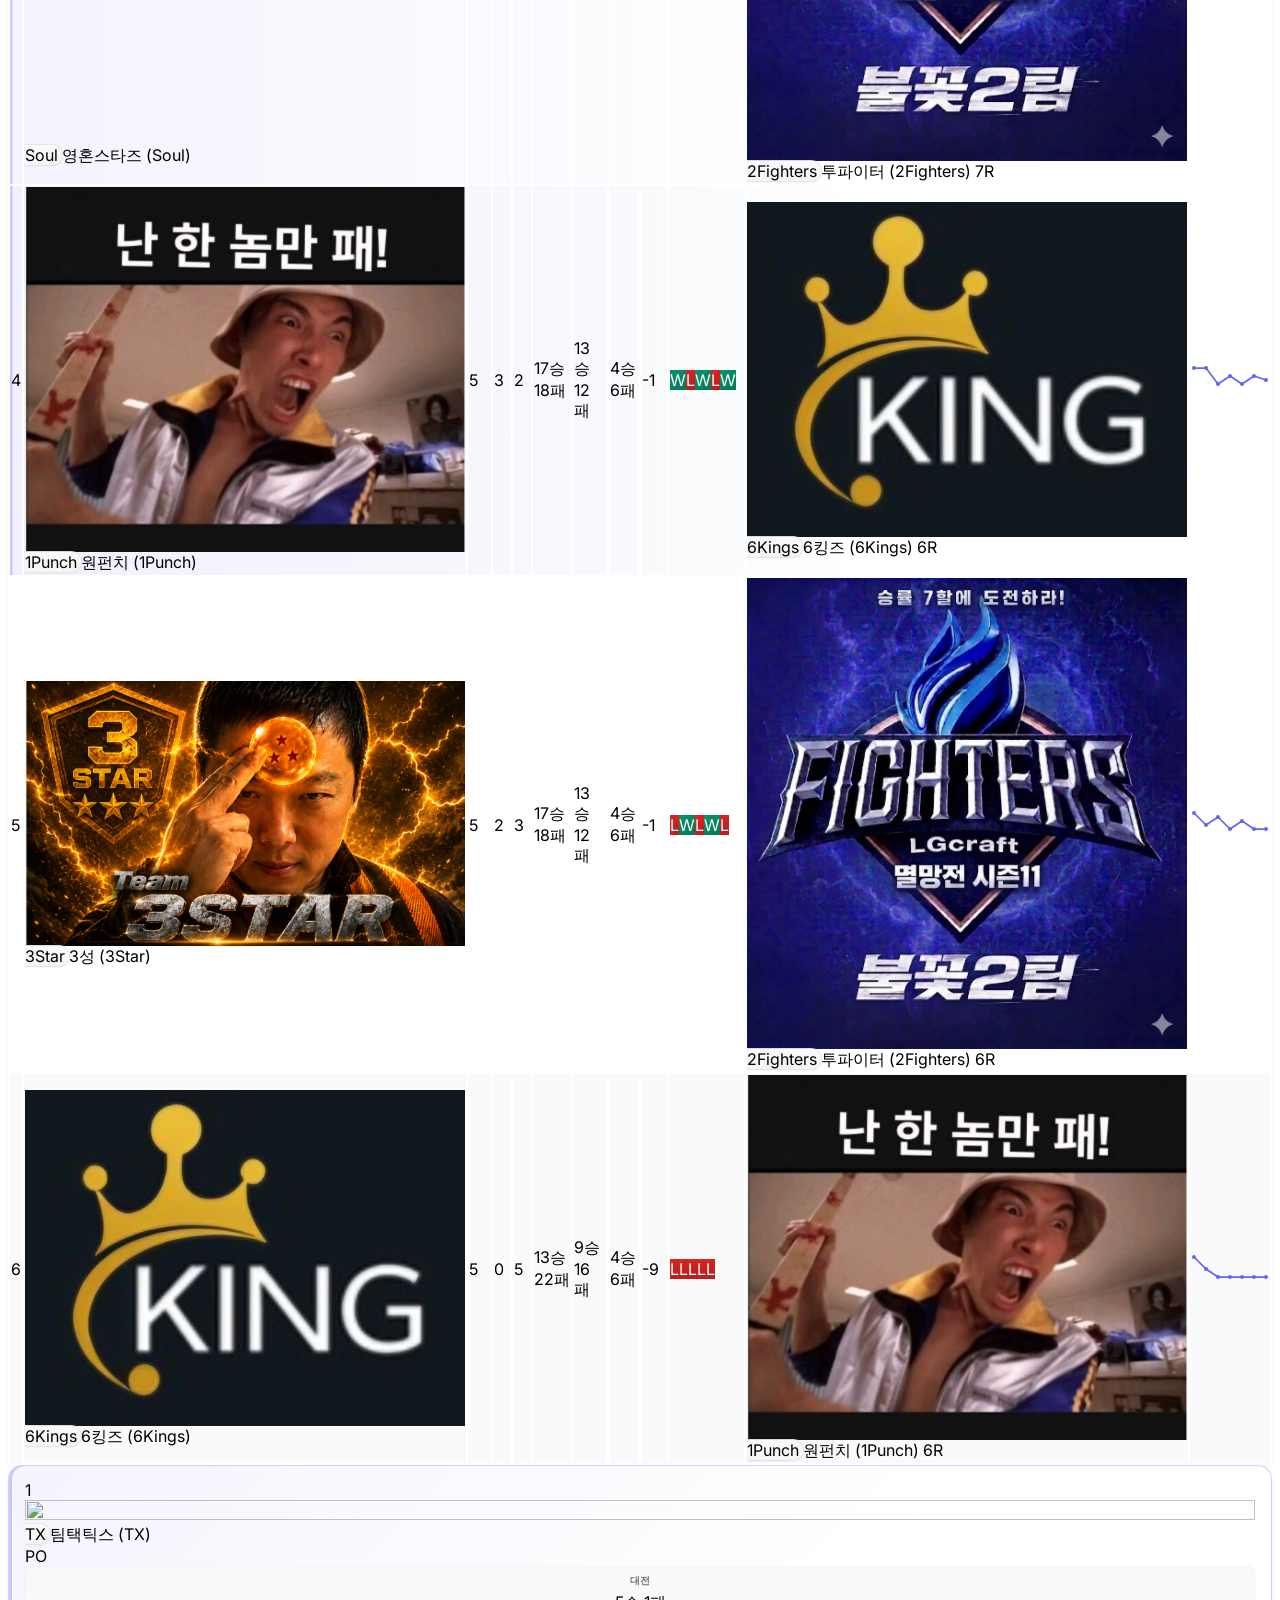
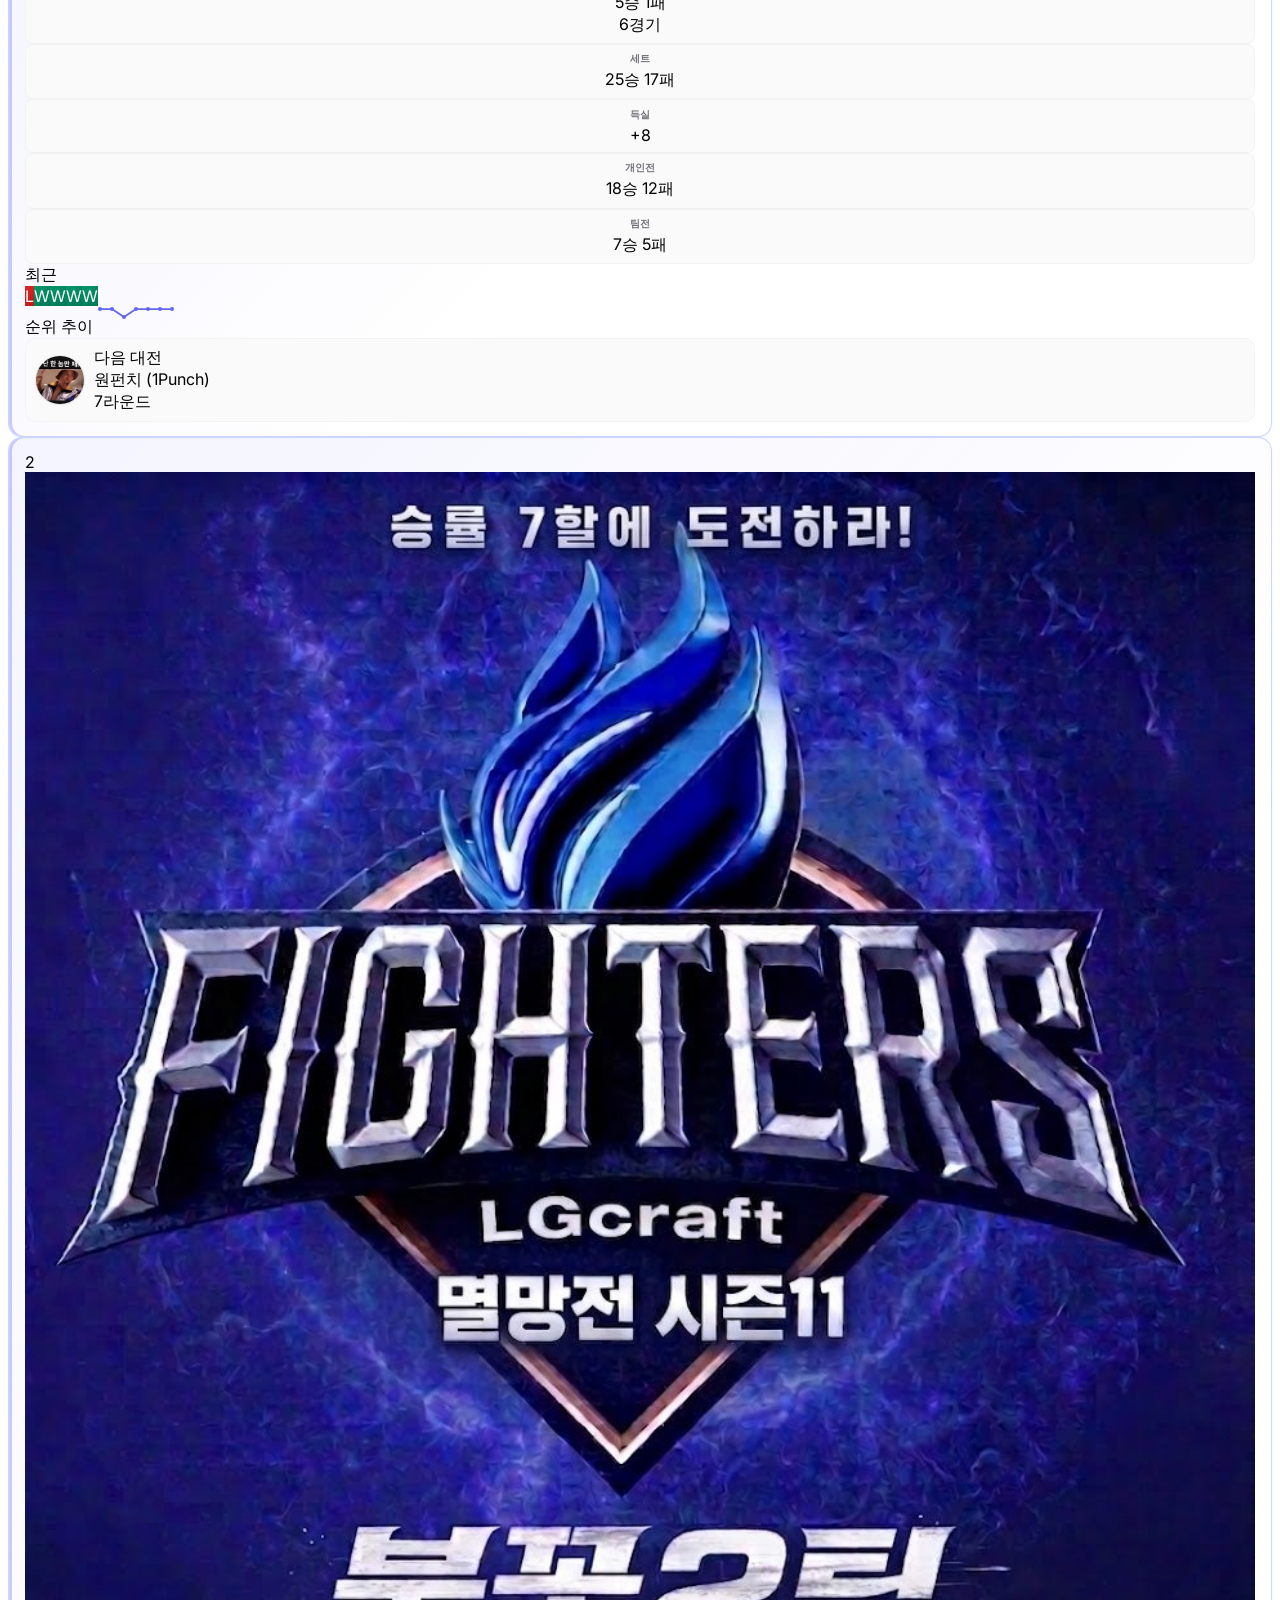
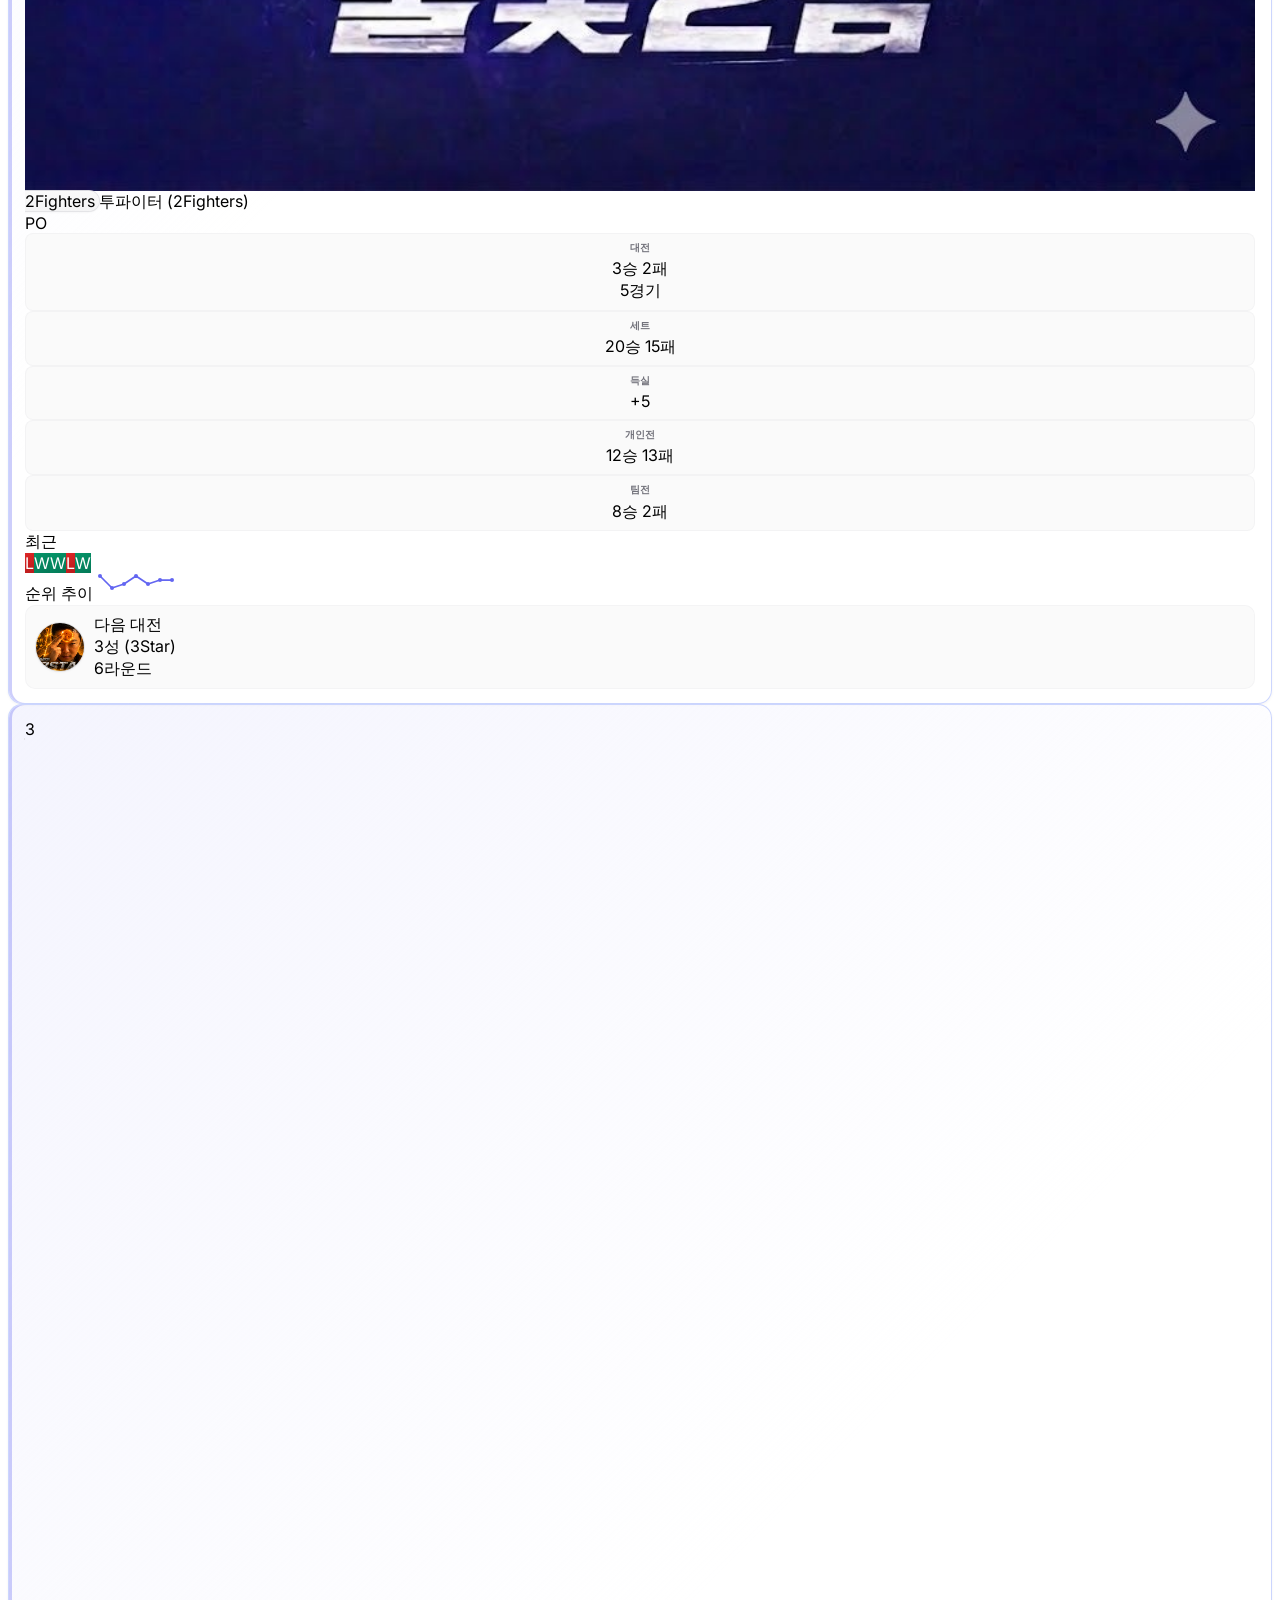
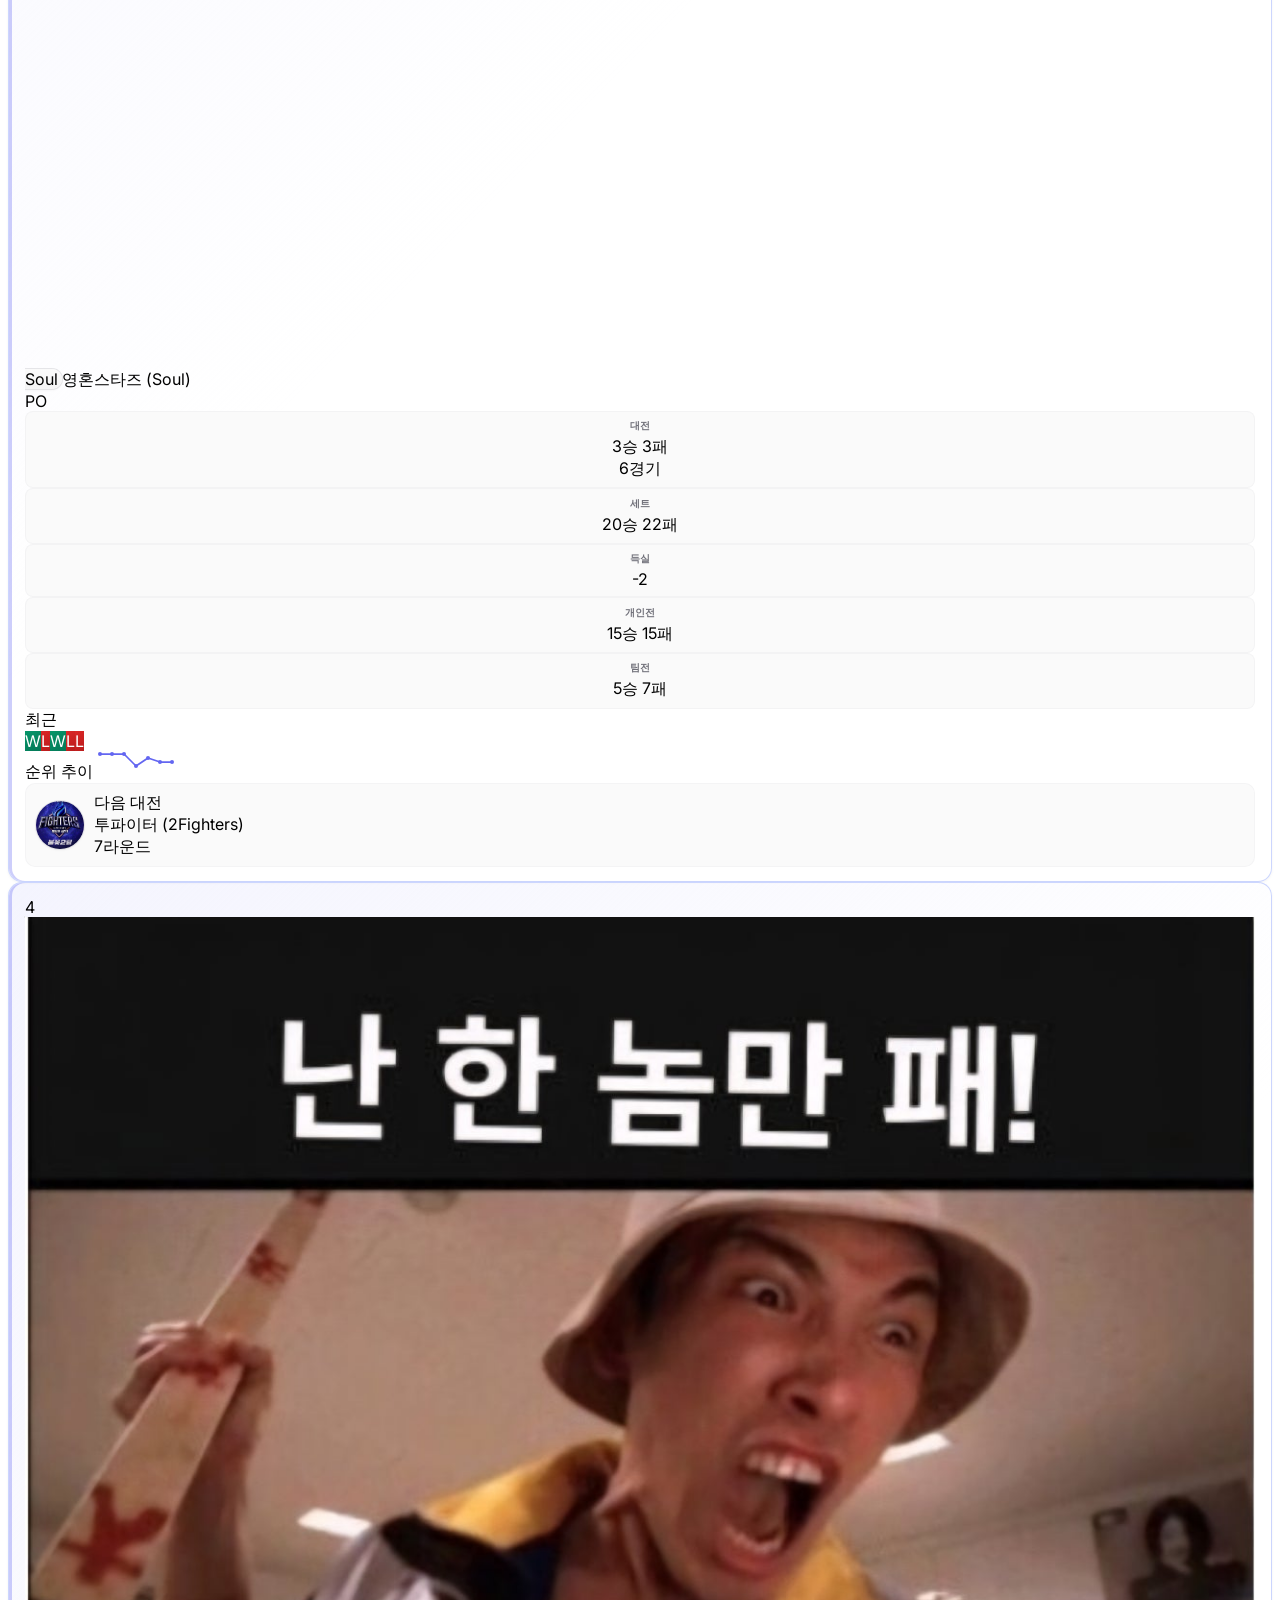
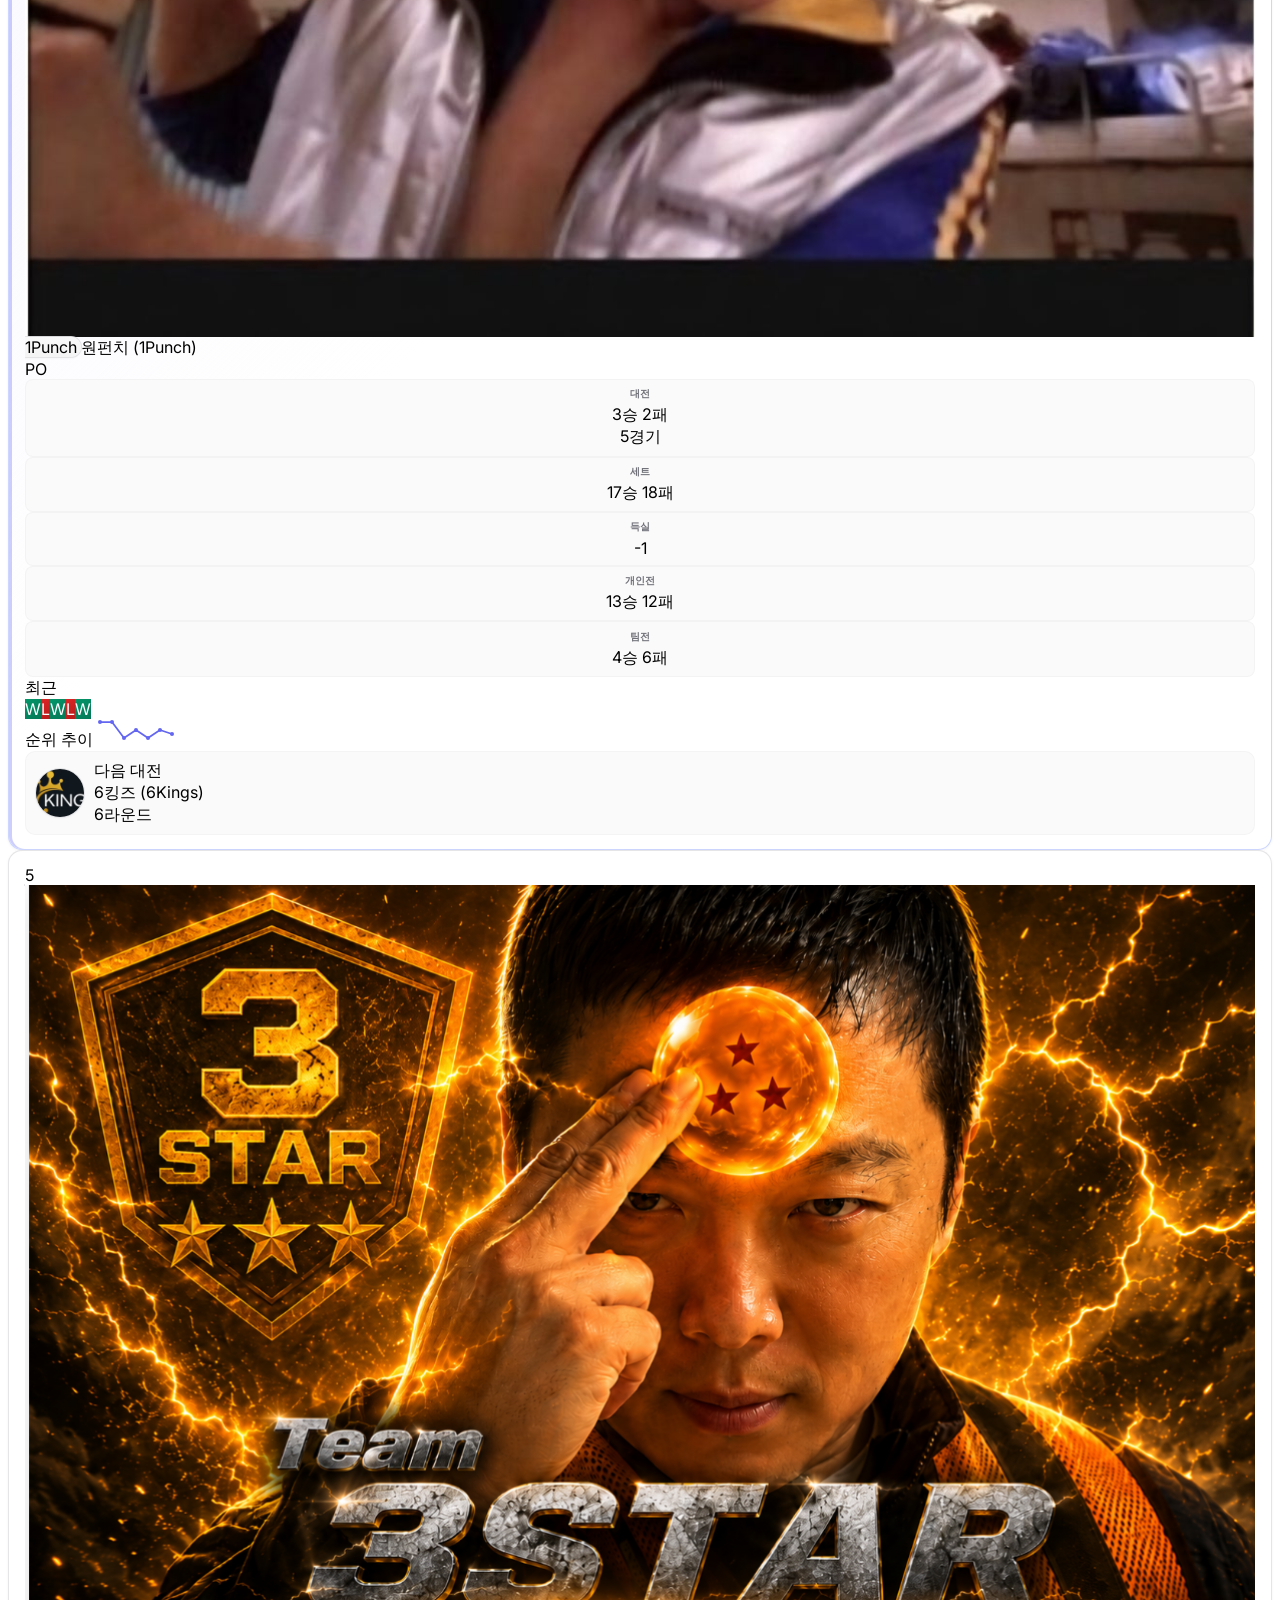
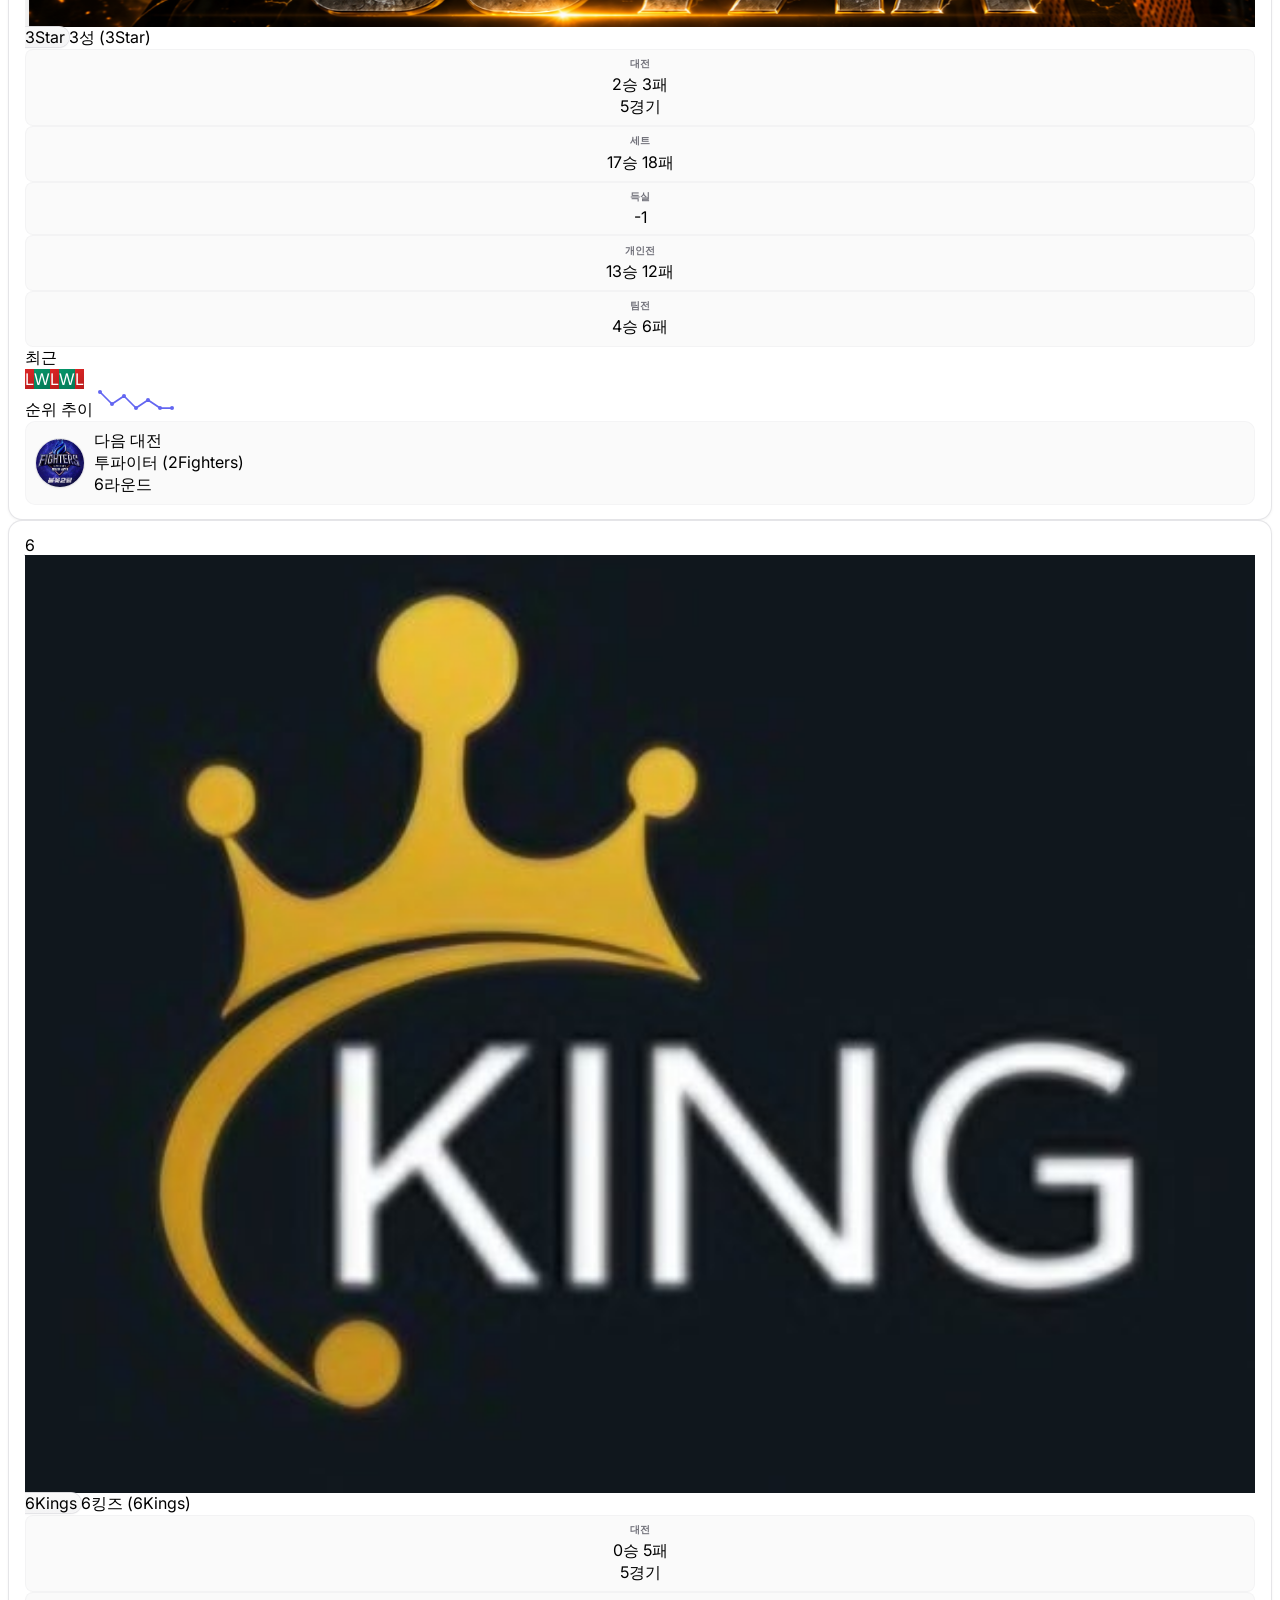
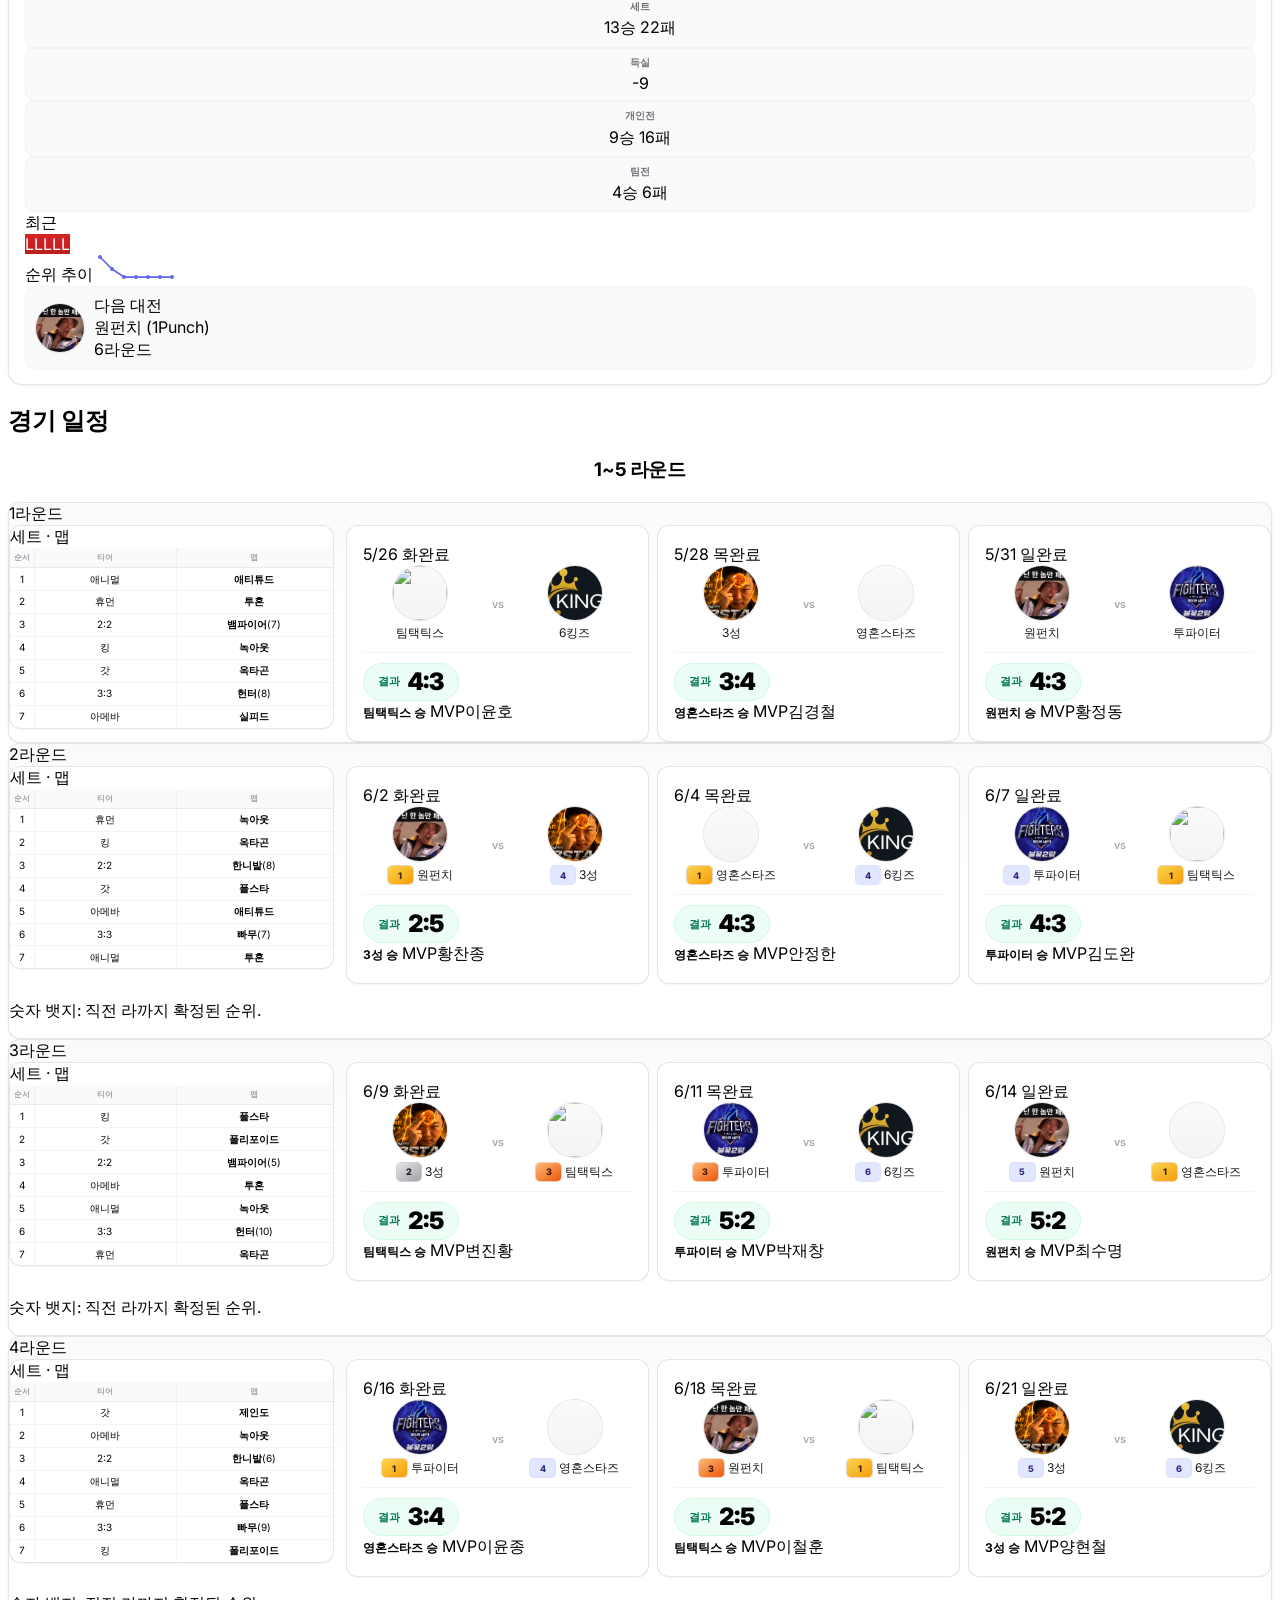
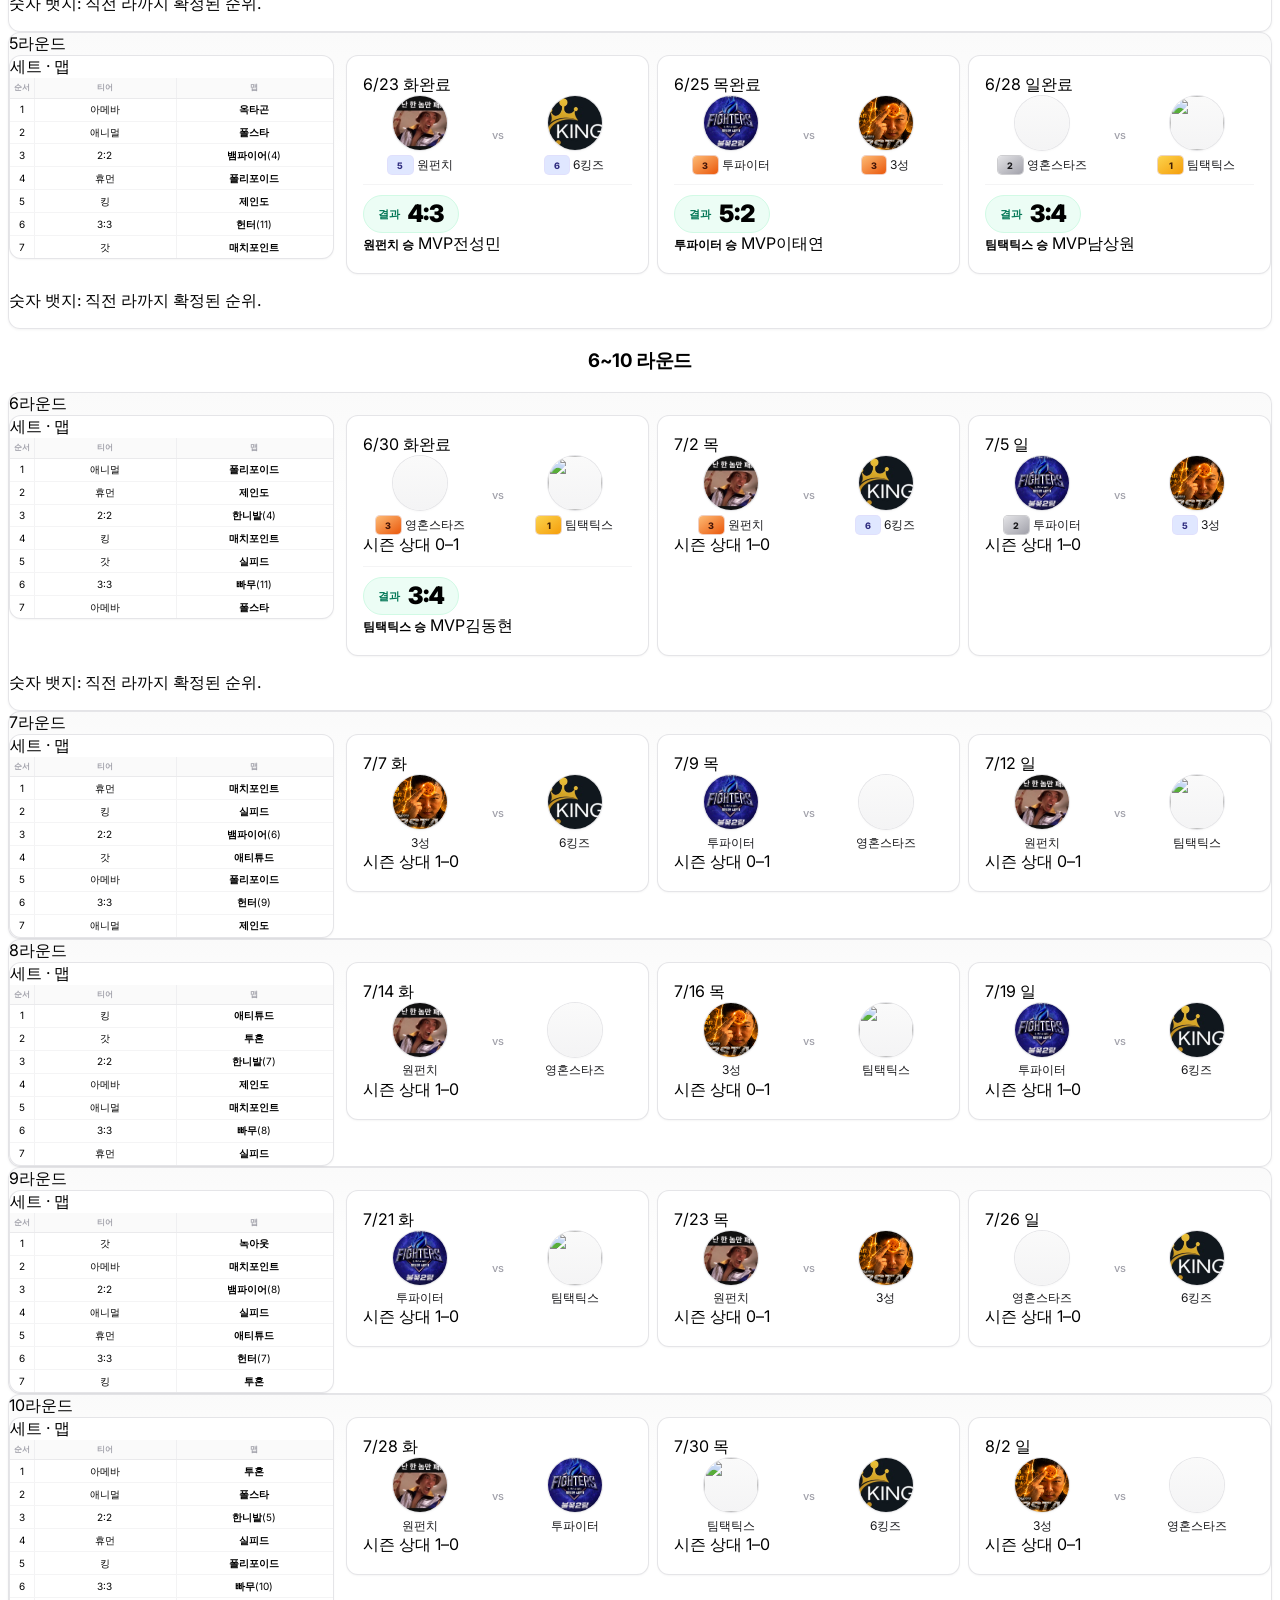
==== commit fc6c4cfa: "update Umami" ====
--- a/index.html
+++ b/index.html
@@ -359,6 +359,7 @@
       border: 1px solid rgba(244, 244, 245, 0.95);
     }
   </style>
+  <script defer src="https://cloud.umami.is/script.js" data-website-id="feb79bac-7105-44c9-a5ce-142957ac05b9"></script>
 </head>
 <body class="bg-zinc-100 text-zinc-800 min-h-screen text-sm">
   <div class="max-w-6xl mx-auto px-4 py-8">
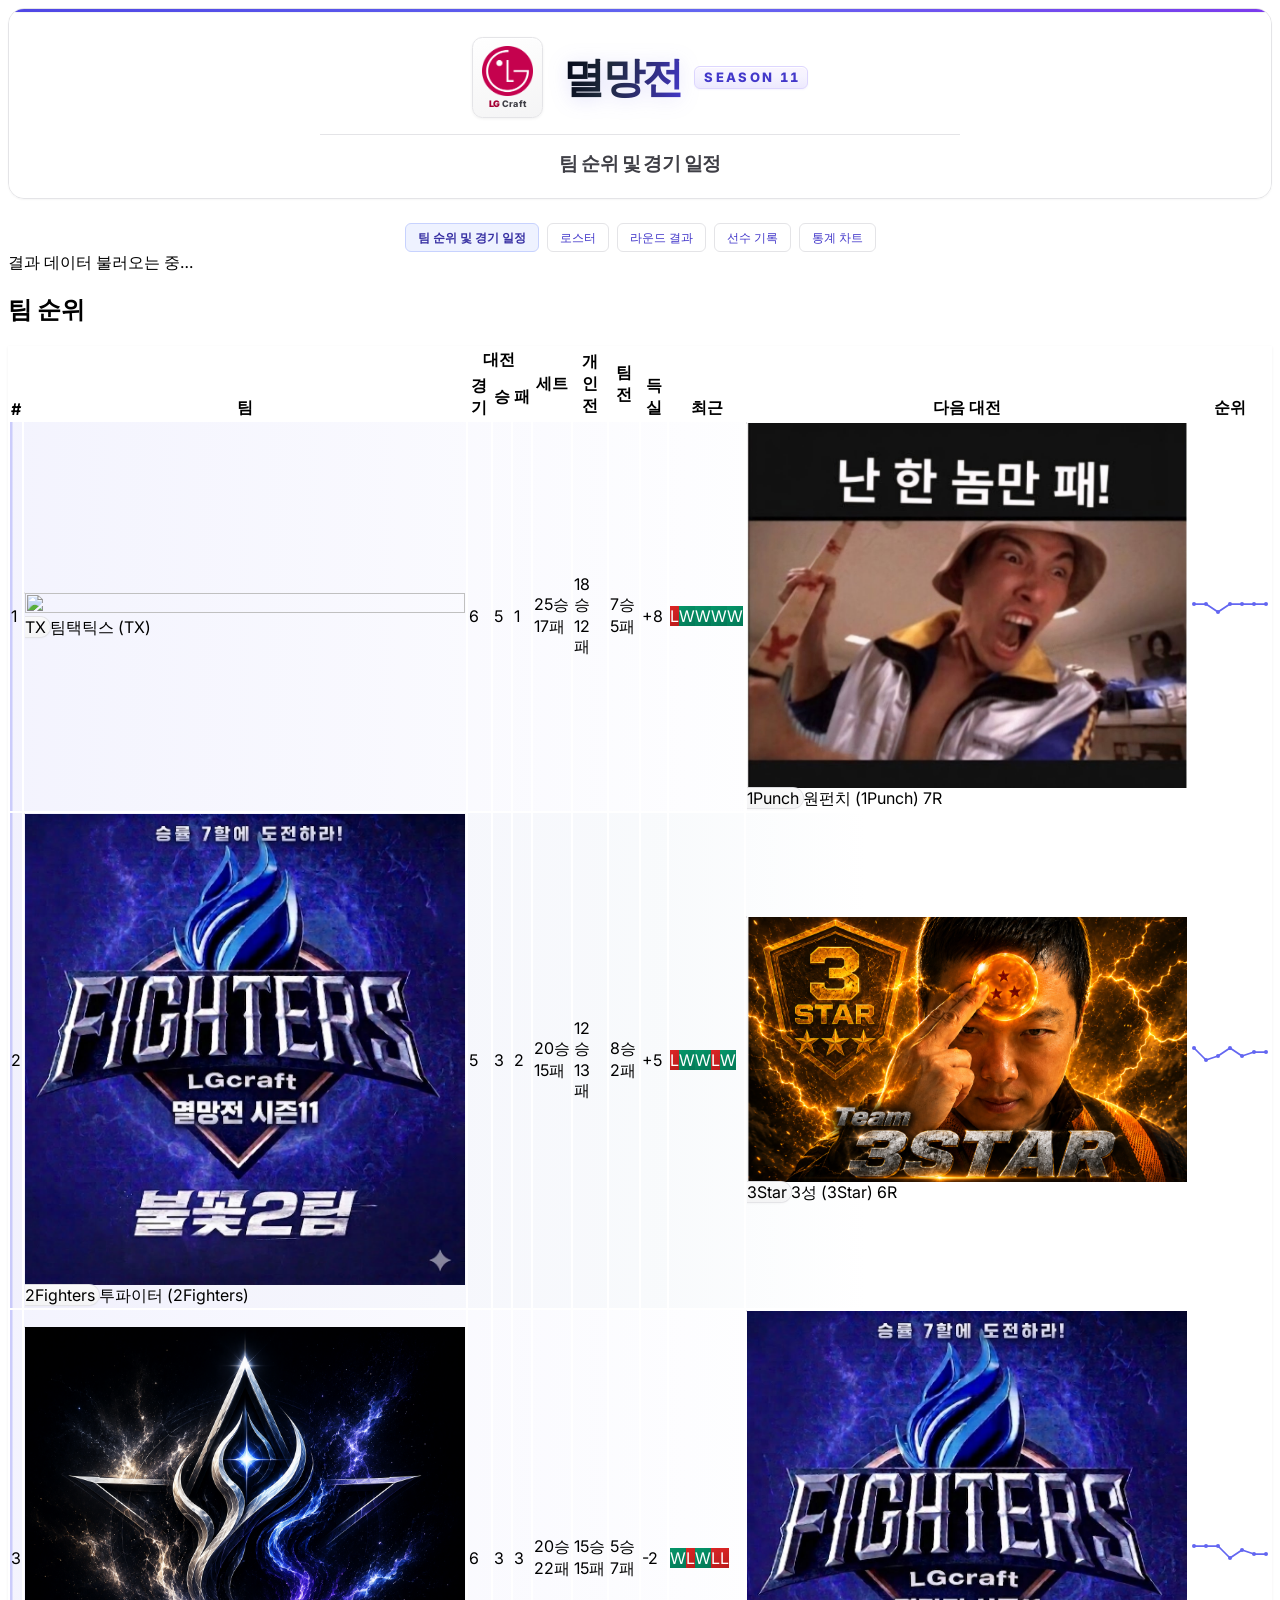
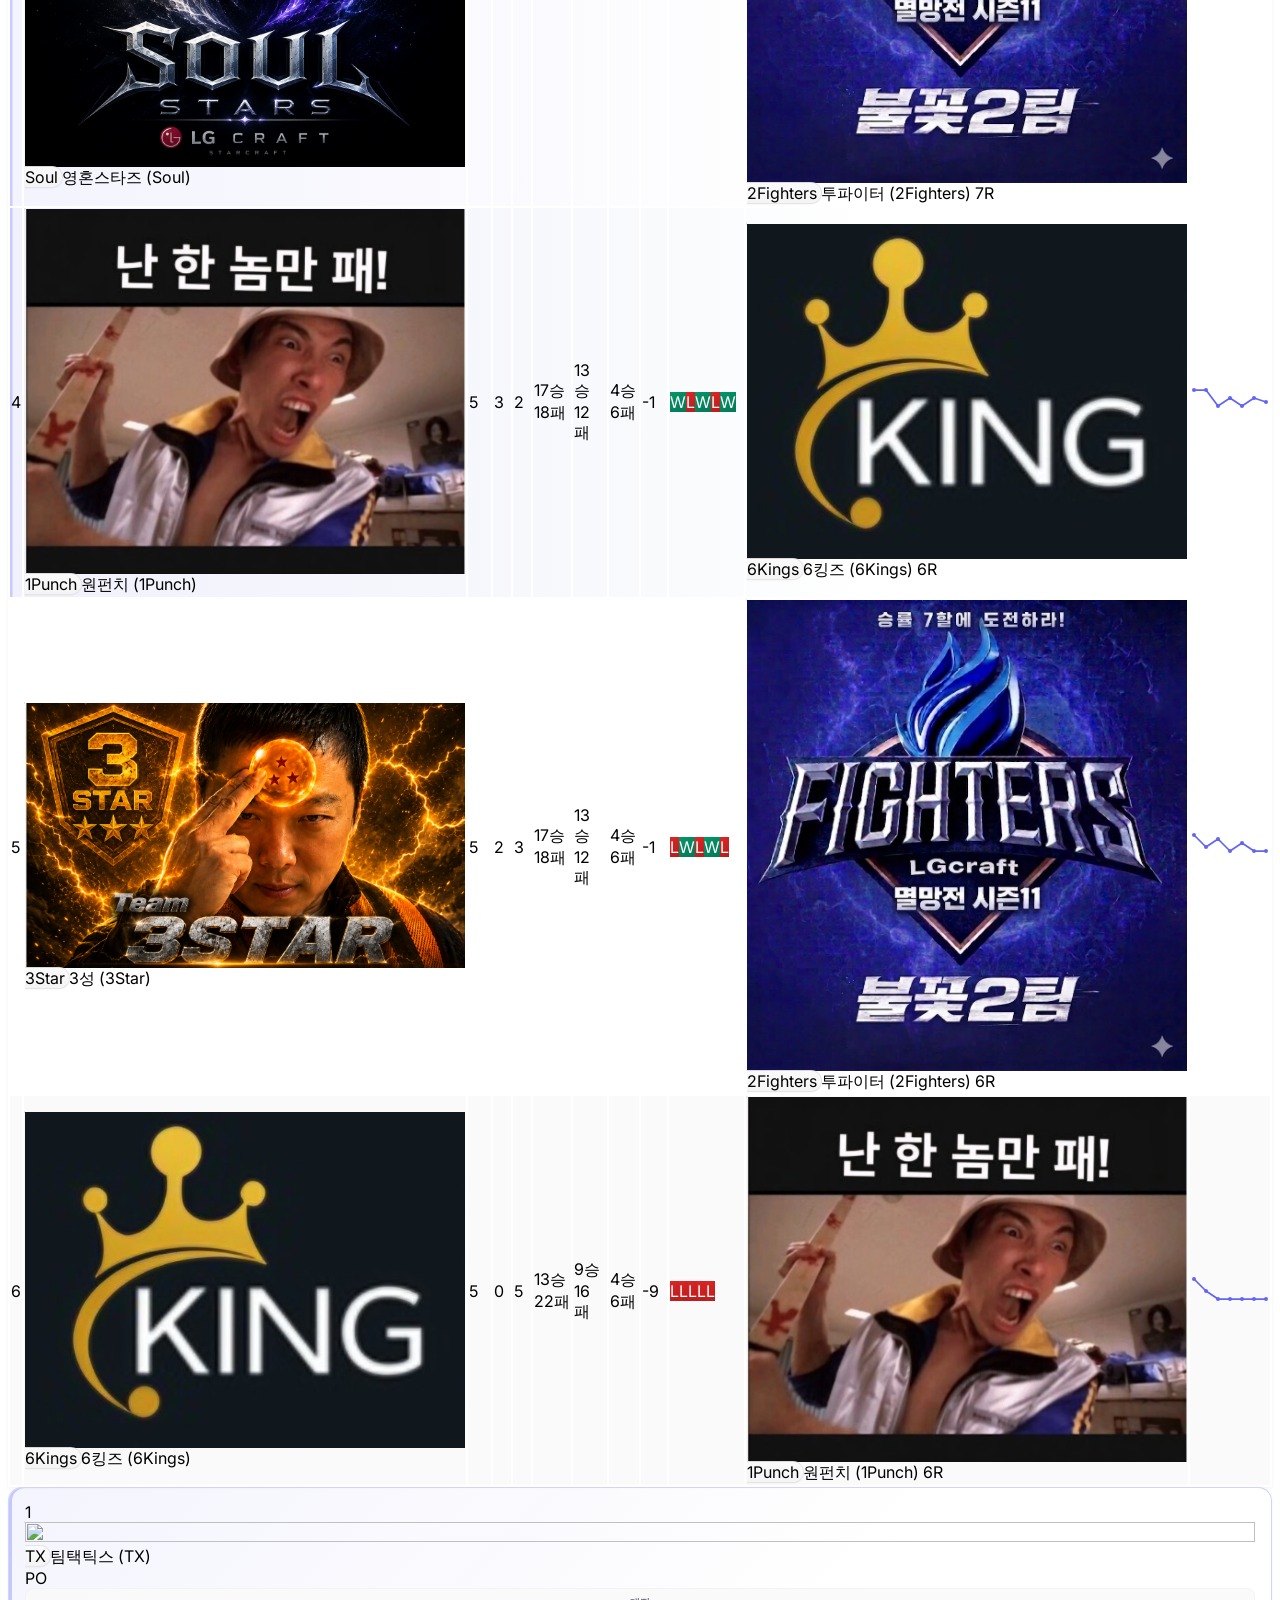
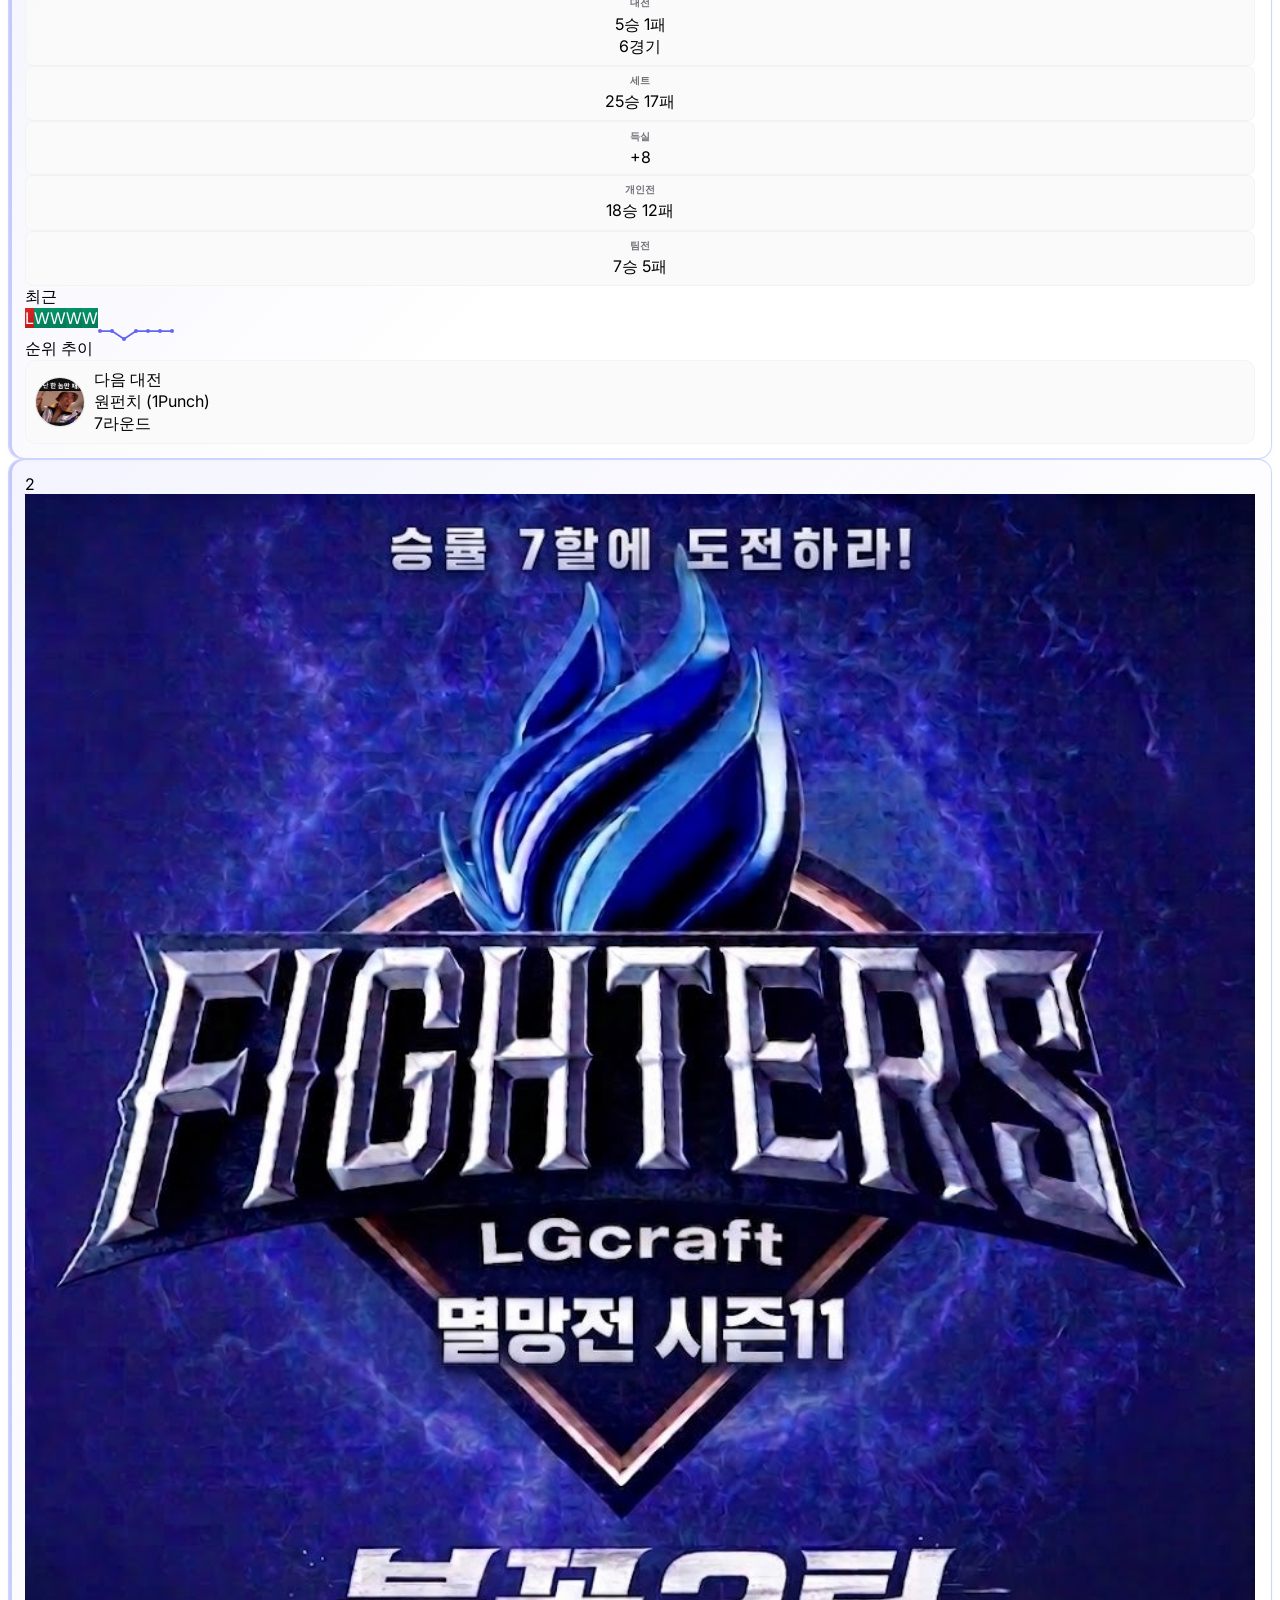
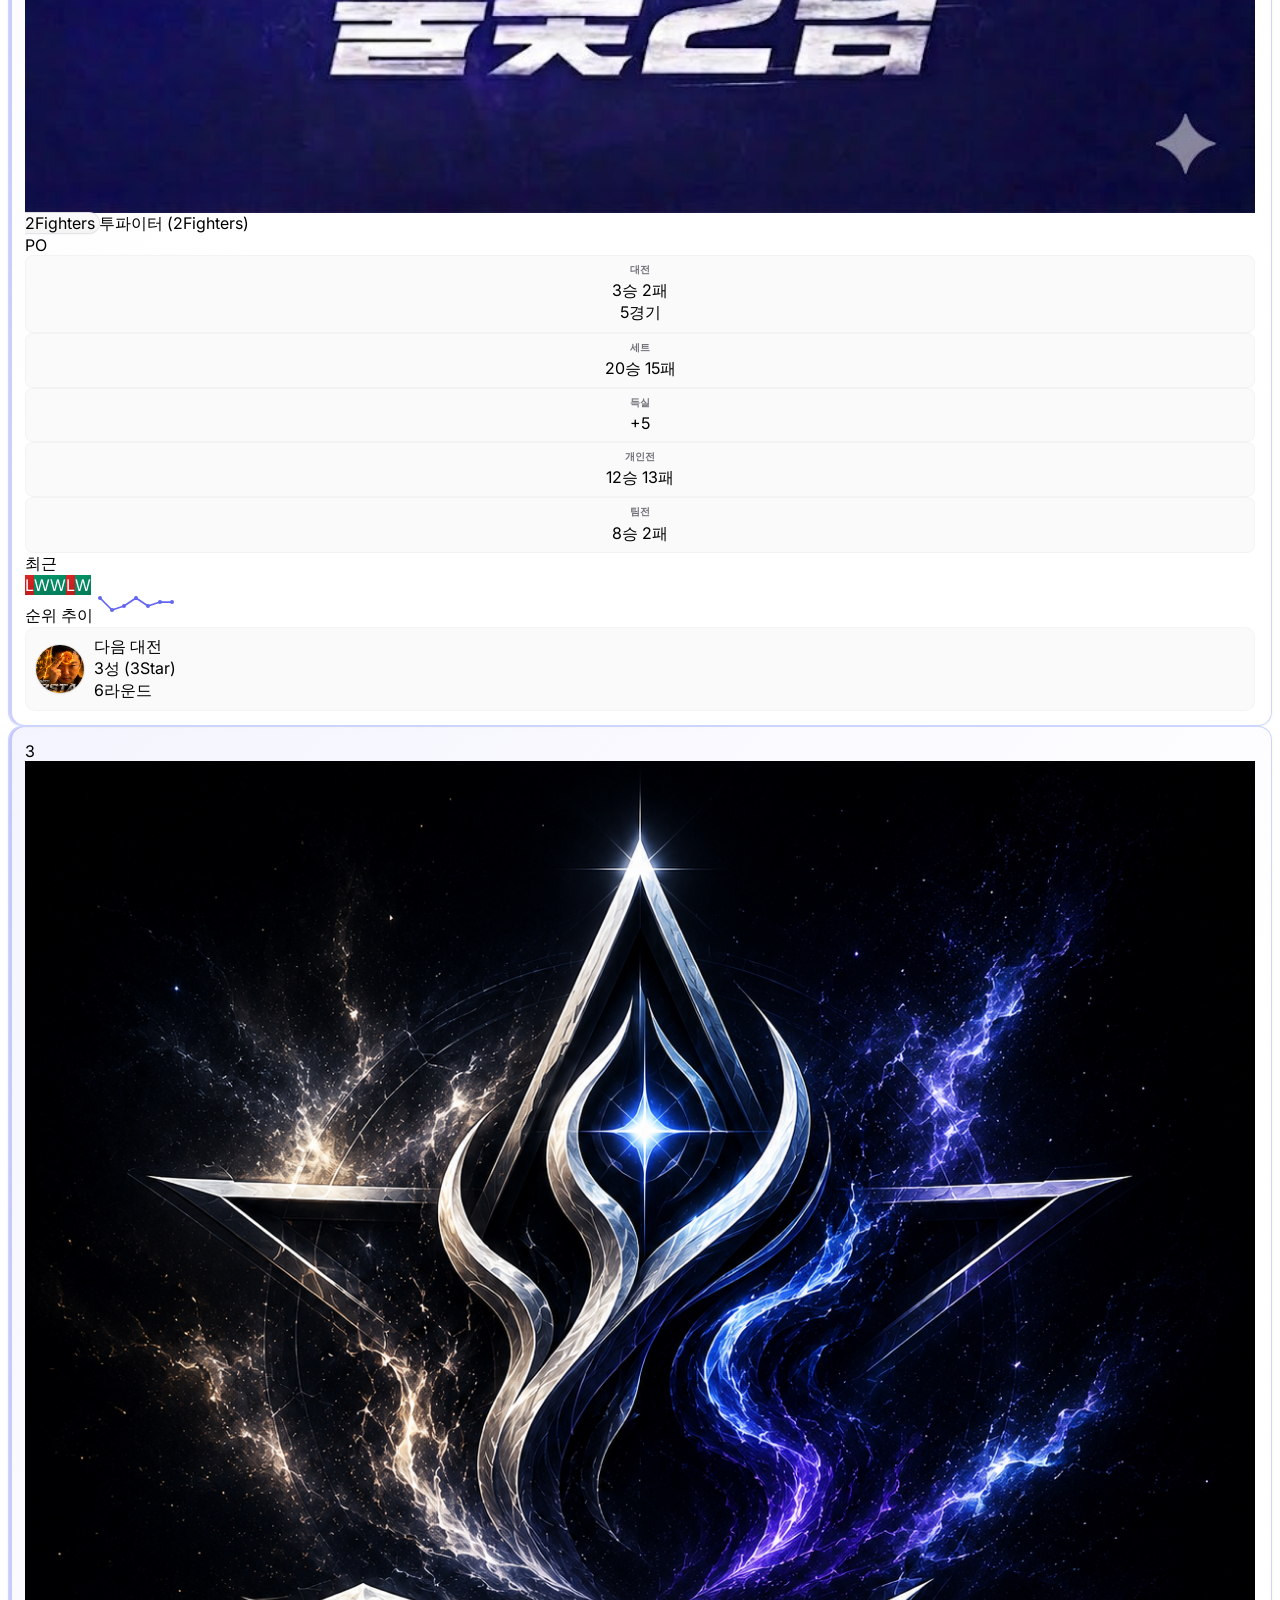
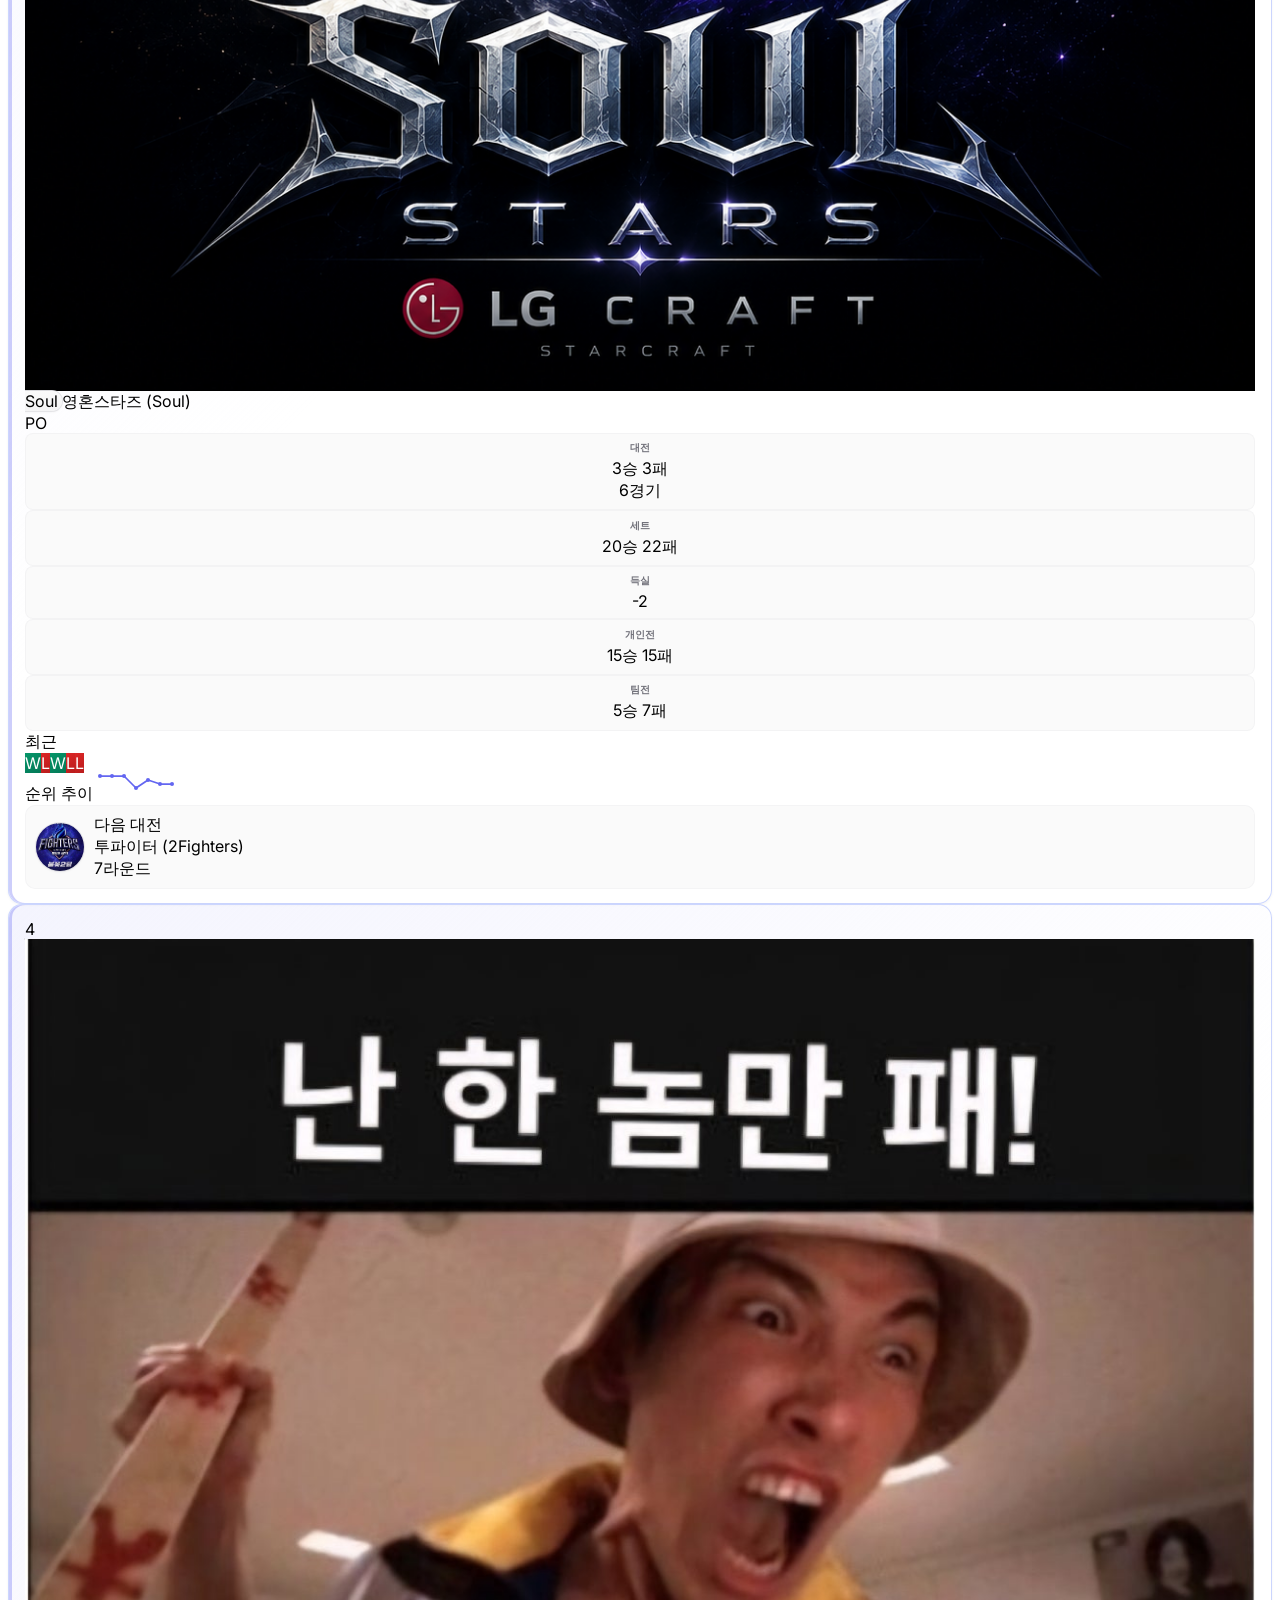
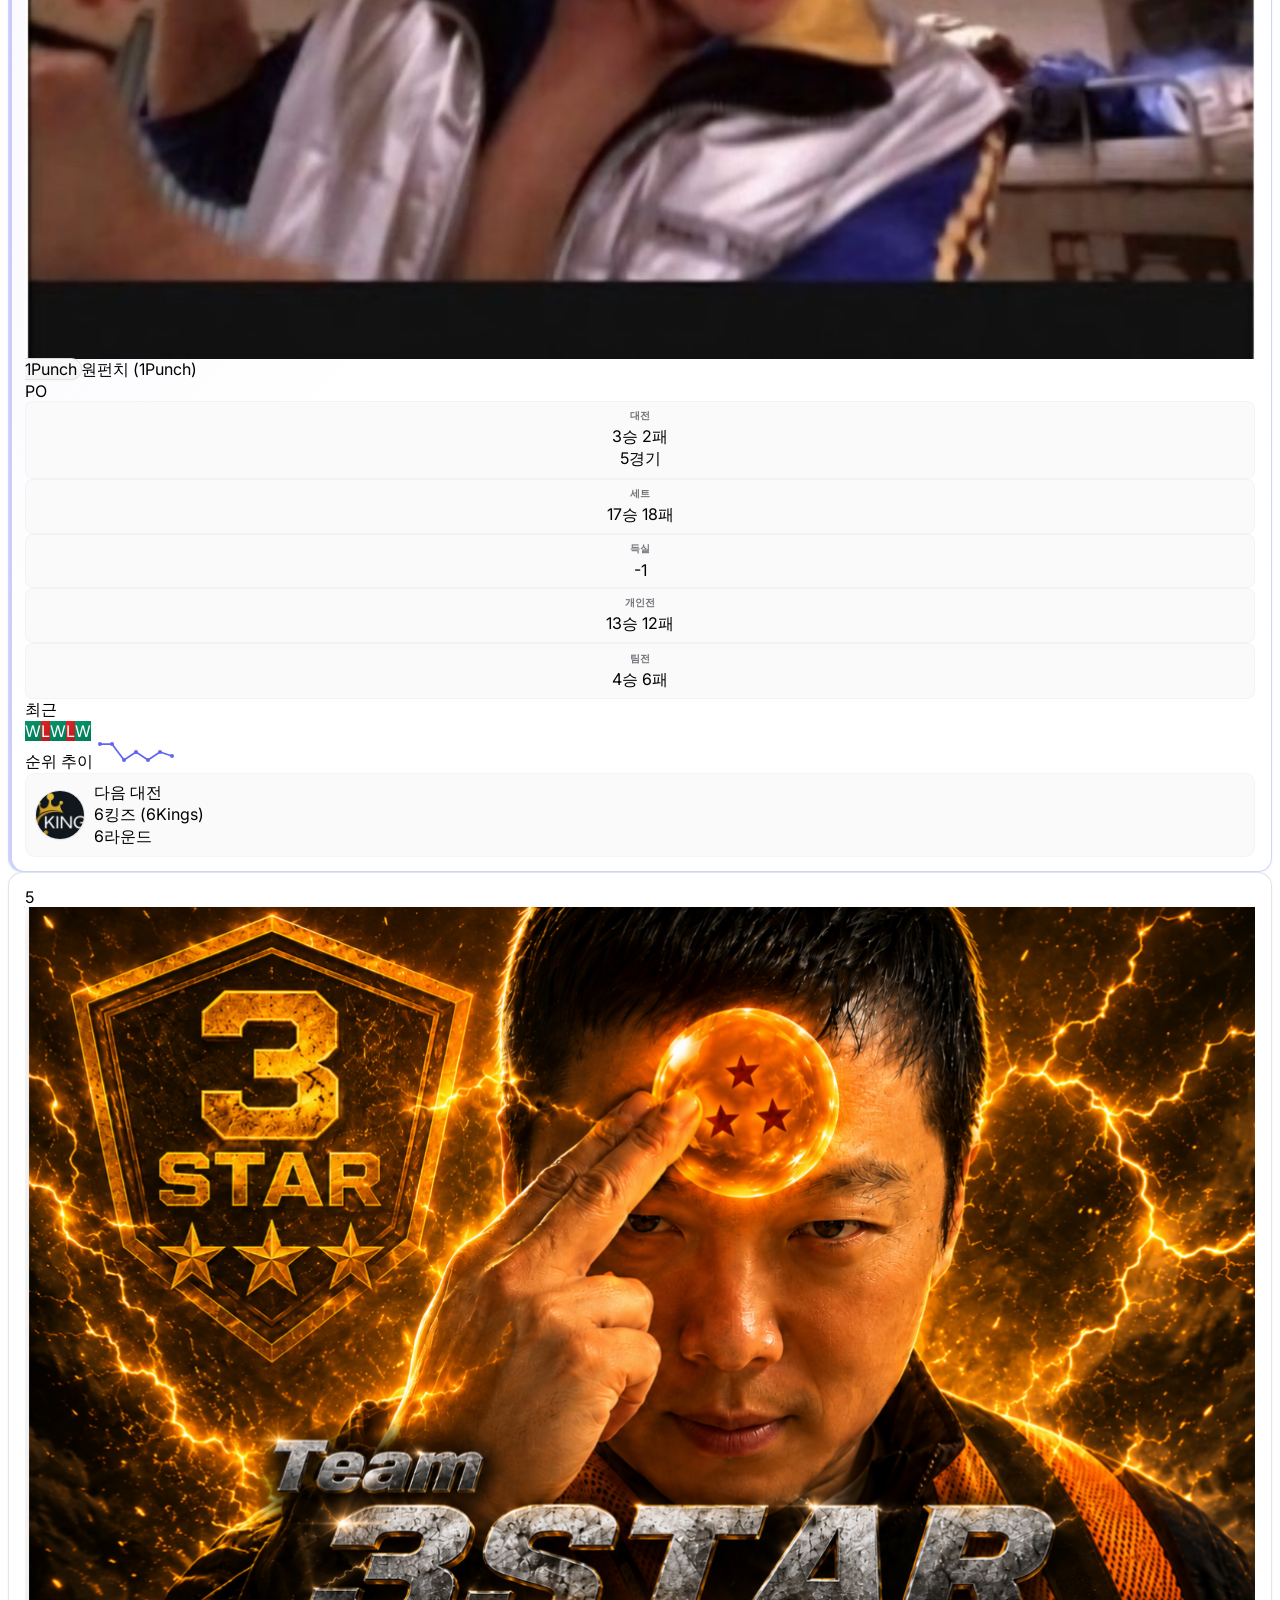
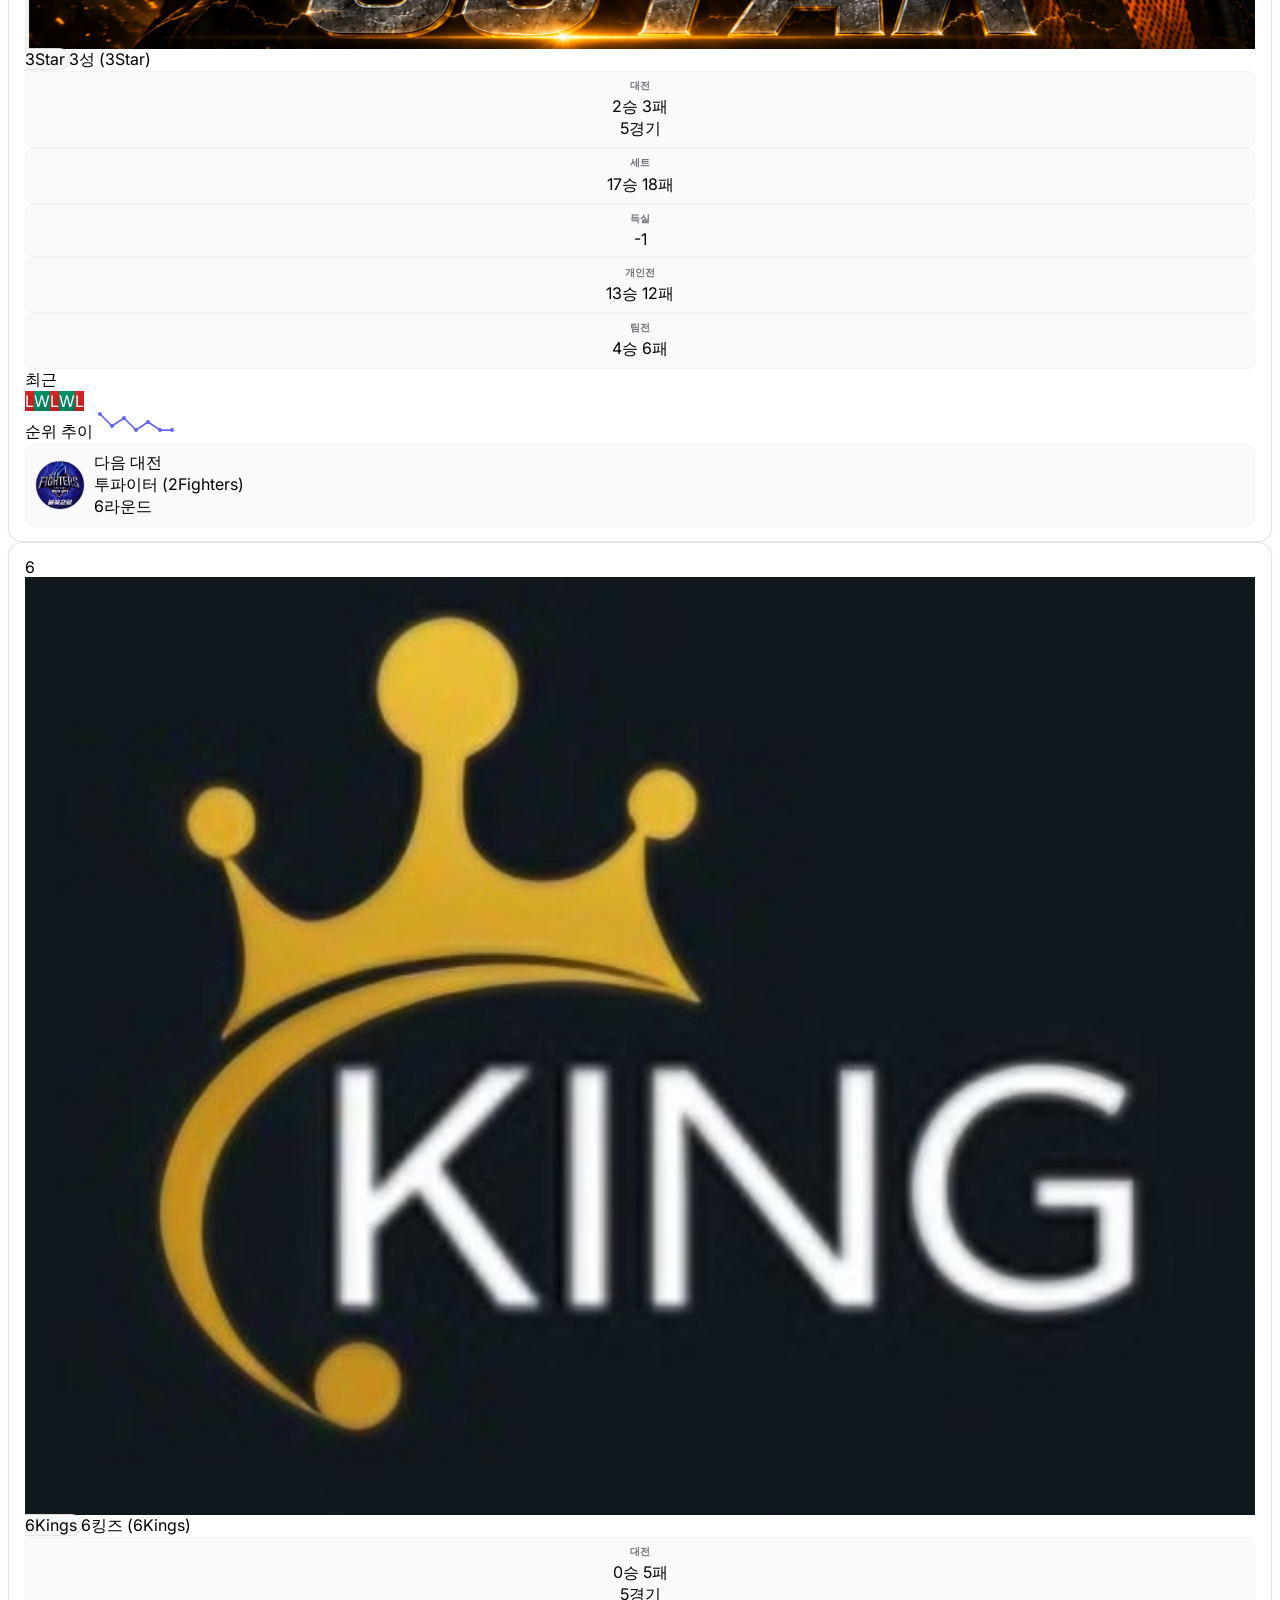
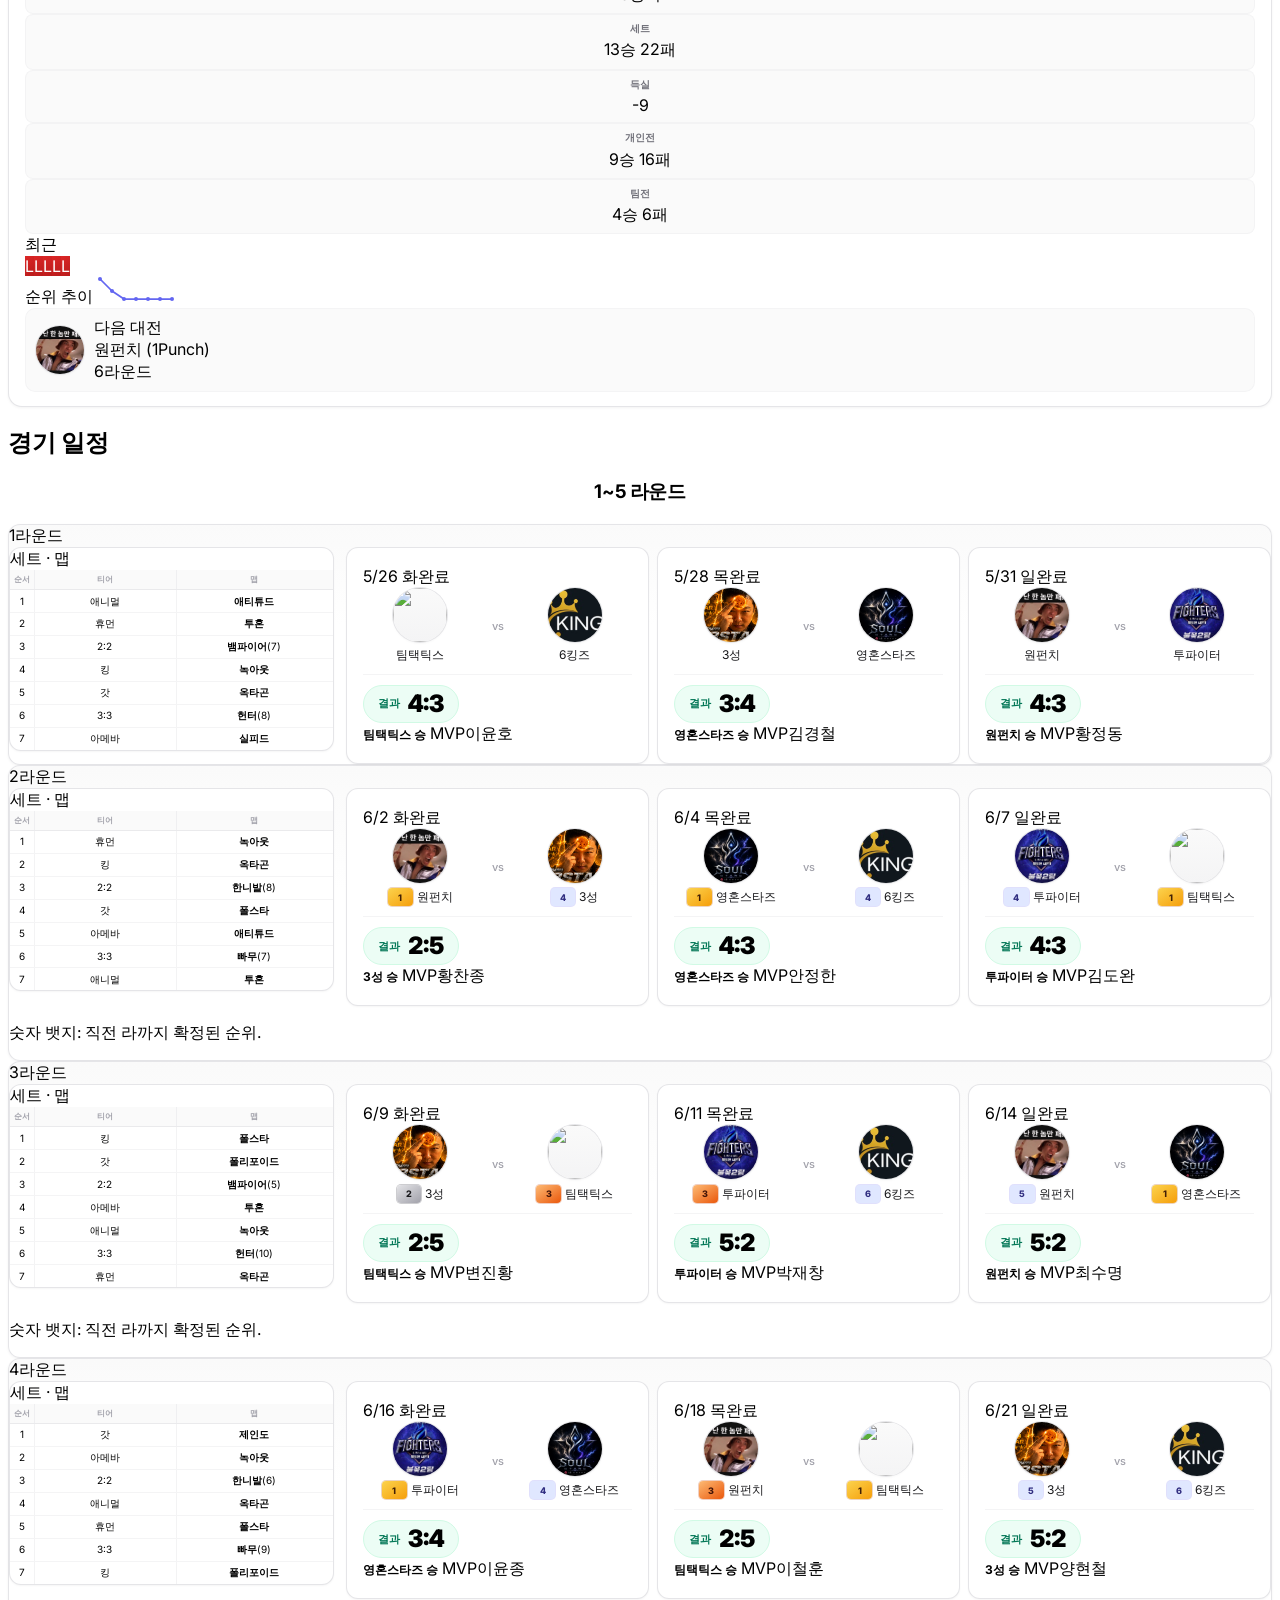
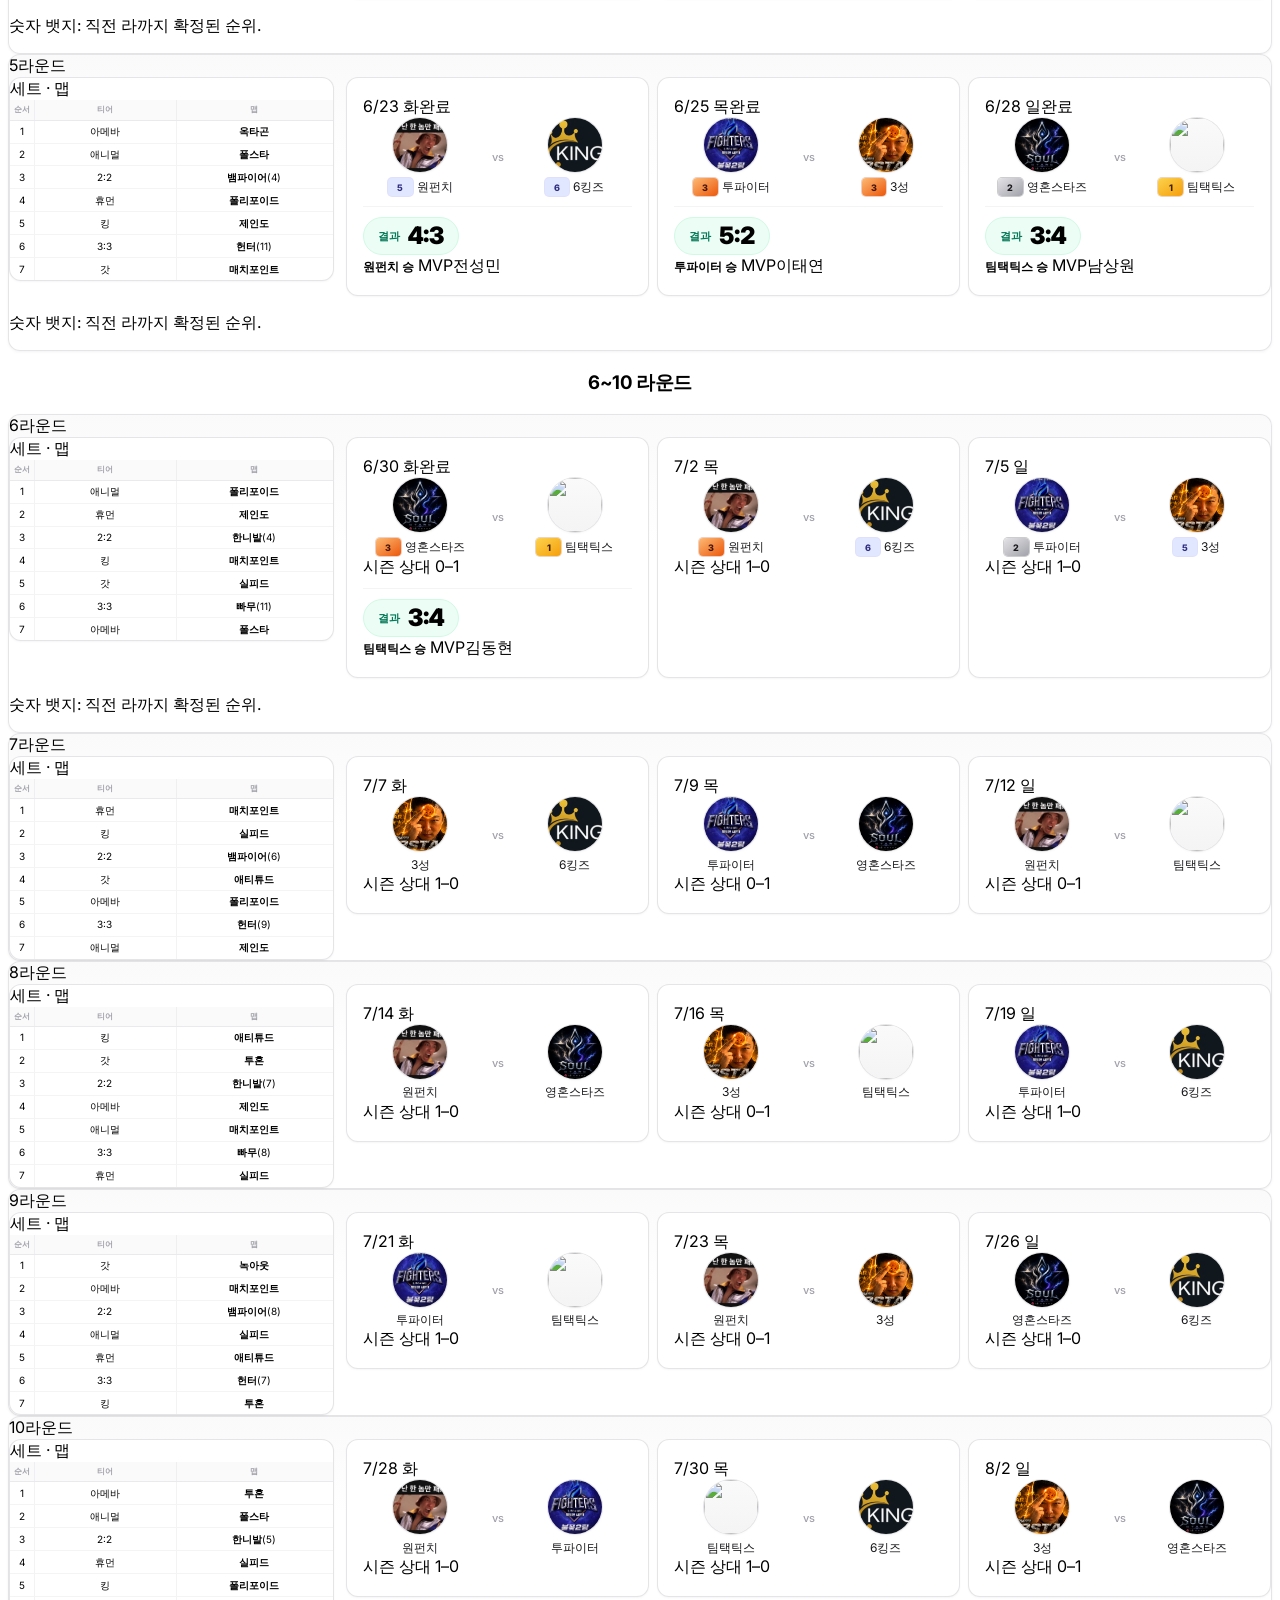
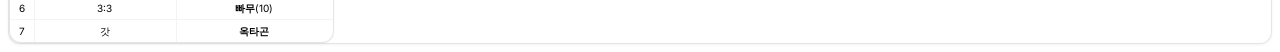
==== commit 41ecb4fe: "속도개선" ====
--- a/index.html
+++ b/index.html
@@ -391,6 +391,10 @@
       <a href="s11-players.html" class="s11-site-nav-link">선수 기록</a>
       <a href="s11-stats.html" class="s11-site-nav-link">통계 차트</a>
     </nav>
+
+    <div id="dataLoadingBanner" class="mb-6 rounded-xl border border-indigo-200/80 bg-indigo-50/90 px-4 py-3 text-sm text-indigo-900" role="status" aria-live="polite">
+      결과 데이터 불러오는 중…
+    </div>
 
     <!-- 팀 순위 -->
     <section id="standings" class="mb-10 scroll-mt-8">
@@ -429,7 +433,9 @@
     </section>
   </div>
 
-  <script>
+  <script type="module">
+    import { loadRoundDocsForRange } from './js/s11-data-loader.mjs';
+
     const PLAYOFF_SPOTS = 4;
     /** fixtures `matchups[].date` 가 "M/D" 일 때 사용하는 연도(요일 계산) */
     const SCHEDULE_DATE_YEAR = 2026;
@@ -561,88 +567,23 @@
       return out;
     }
 
-    /** 한 라운드 문서: round-NN.json 또는 round-NN.sample.json */
-    async function loadRoundResultDoc(roundNum) {
-      const p = String(roundNum).padStart(2, '0');
-      const urls = [
-        `data/s11/results/round-${p}.json`,
-        `data/s11/results/round-${p}.sample.json`,
-      ];
-      for (const url of urls) {
-        const res = await fetch(url, { cache: 'no-store' });
-        if (res.ok) return res.json();
-      }
-      return null;
-    }
-
-    async function fetchPerMatchResultDoc(fixtureId) {
-      const url = `data/s11/results/${fixtureId}.json`;
-      const res = await fetch(url, { cache: 'no-store' });
-      if (!res.ok) return null;
-      return res.json();
-    }
-
-    function matchupFromPerMatchDoc(doc, fixtureId) {
-      if (!doc || !Array.isArray(doc.matchups)) return null;
-      return doc.matchups.find((x) => x.fixtureId === fixtureId) || null;
-    }
-
-    async function mergePerMatchOverlaysIntoRoundDoc(baseDoc, roundNum, fixtures) {
-      const rd = (fixtures.rounds || []).find((x) => x.round === roundNum);
-      const fixtureIds = (rd && rd.matchups ? rd.matchups.map((m) => m.id).filter(Boolean) : []) || [];
-      const overlays = new Map();
-      await Promise.all(
-        fixtureIds.map(async (fid) => {
-          const pm = await fetchPerMatchResultDoc(fid);
-          const mu = matchupFromPerMatchDoc(pm, fid);
-          if (mu) overlays.set(fid, mu);
-        }),
-      );
-      if (!overlays.size && !baseDoc) return null;
-
-      const out = baseDoc
-        ? JSON.parse(JSON.stringify(baseDoc))
-        : {
-            schemaVersion: 1,
-            season: 11,
-            phase: fixtures.phase || 'first_half',
-            round: roundNum,
-            recordedAt: '',
-            author: '',
-            notes: '',
-            matchups: [],
-          };
-      if (!Array.isArray(out.matchups)) out.matchups = [];
-
-      if (baseDoc) {
-        for (const [fid, mu] of overlays) {
-          const idx = out.matchups.findIndex((x) => x.fixtureId === fid);
-          if (idx >= 0) out.matchups[idx] = mu;
-          else out.matchups.push(mu);
-        }
-      } else {
-        const ordered = [];
-        for (const fid of fixtureIds) {
-          const mu = overlays.get(fid);
-          if (mu) ordered.push(mu);
-        }
-        out.matchups = ordered;
-      }
-      return out;
-    }
-
-    async function loadRoundResultDocMerged(roundNum, fixtures) {
-      const base = await loadRoundResultDoc(roundNum);
-      return mergePerMatchOverlaysIntoRoundDoc(base, roundNum, fixtures);
-    }
-
-    async function loadAllRoundResults(maxRound, fixtures) {
-      const docs = [];
-      for (let r = 1; r <= maxRound; r++) {
-        const doc = await loadRoundResultDocMerged(r, fixtures);
-        if (doc) docs.push(doc);
-      }
-      return docs;
+    function showPageLoadingSkeleton() {
+      document.getElementById('standingsBody').innerHTML =
+        '<tr><td colspan="11" class="px-4 py-8 text-center text-zinc-500 text-sm">결과 데이터 불러오는 중…</td></tr>';
+      const mobileRoot = document.getElementById('standingsMobile');
+      if (mobileRoot) {
+        mobileRoot.innerHTML =
+          '<p class="rounded-xl border border-zinc-200 bg-zinc-50 px-4 py-6 text-center text-sm text-zinc-500">결과 데이터 불러오는 중…</p>';
+      }
+      const scheduleRoot = document.getElementById('scheduleRoot');
+      if (scheduleRoot) {
+        scheduleRoot.innerHTML = '<p class="text-sm text-zinc-500">일정·결과 불러오는 중…</p>';
+      }
+    }
+
+    function hidePageLoadingBanner() {
+      const banner = document.getElementById('dataLoadingBanner');
+      if (banner) banner.classList.add('hidden');
     }
 
     function compareStandingRow(a, b) {
@@ -1421,18 +1362,21 @@
     }
 
     document.addEventListener('DOMContentLoaded', async () => {
+      showPageLoadingSkeleton();
       try {
         const [meta, fixtures] = await Promise.all([
           loadJson('data/s11/meta.json'),
           loadJson('data/s11/fixtures.json'),
         ]);
-        const roundDocs = await loadAllRoundResults(10, fixtures);
+        const roundDocs = await loadRoundDocsForRange(fixtures, 10);
+        hidePageLoadingBanner();
         const analysis = buildStandingsAnalysis(meta, fixtures, roundDocs);
         const nextByTeam = computeNextOpponents(meta, fixtures, roundDocs);
         renderStandings(meta, analysis, nextByTeam);
         renderSchedule(meta, fixtures, roundDocs);
       } catch (e) {
         console.error(e);
+        hidePageLoadingBanner();
         document.getElementById('standingsBody').innerHTML =
           `<tr><td colspan="11" class="px-4 py-4 text-red-600">${escapeHtml(e.message)}</td></tr>`;
         const mobileRoot = document.getElementById('standingsMobile');
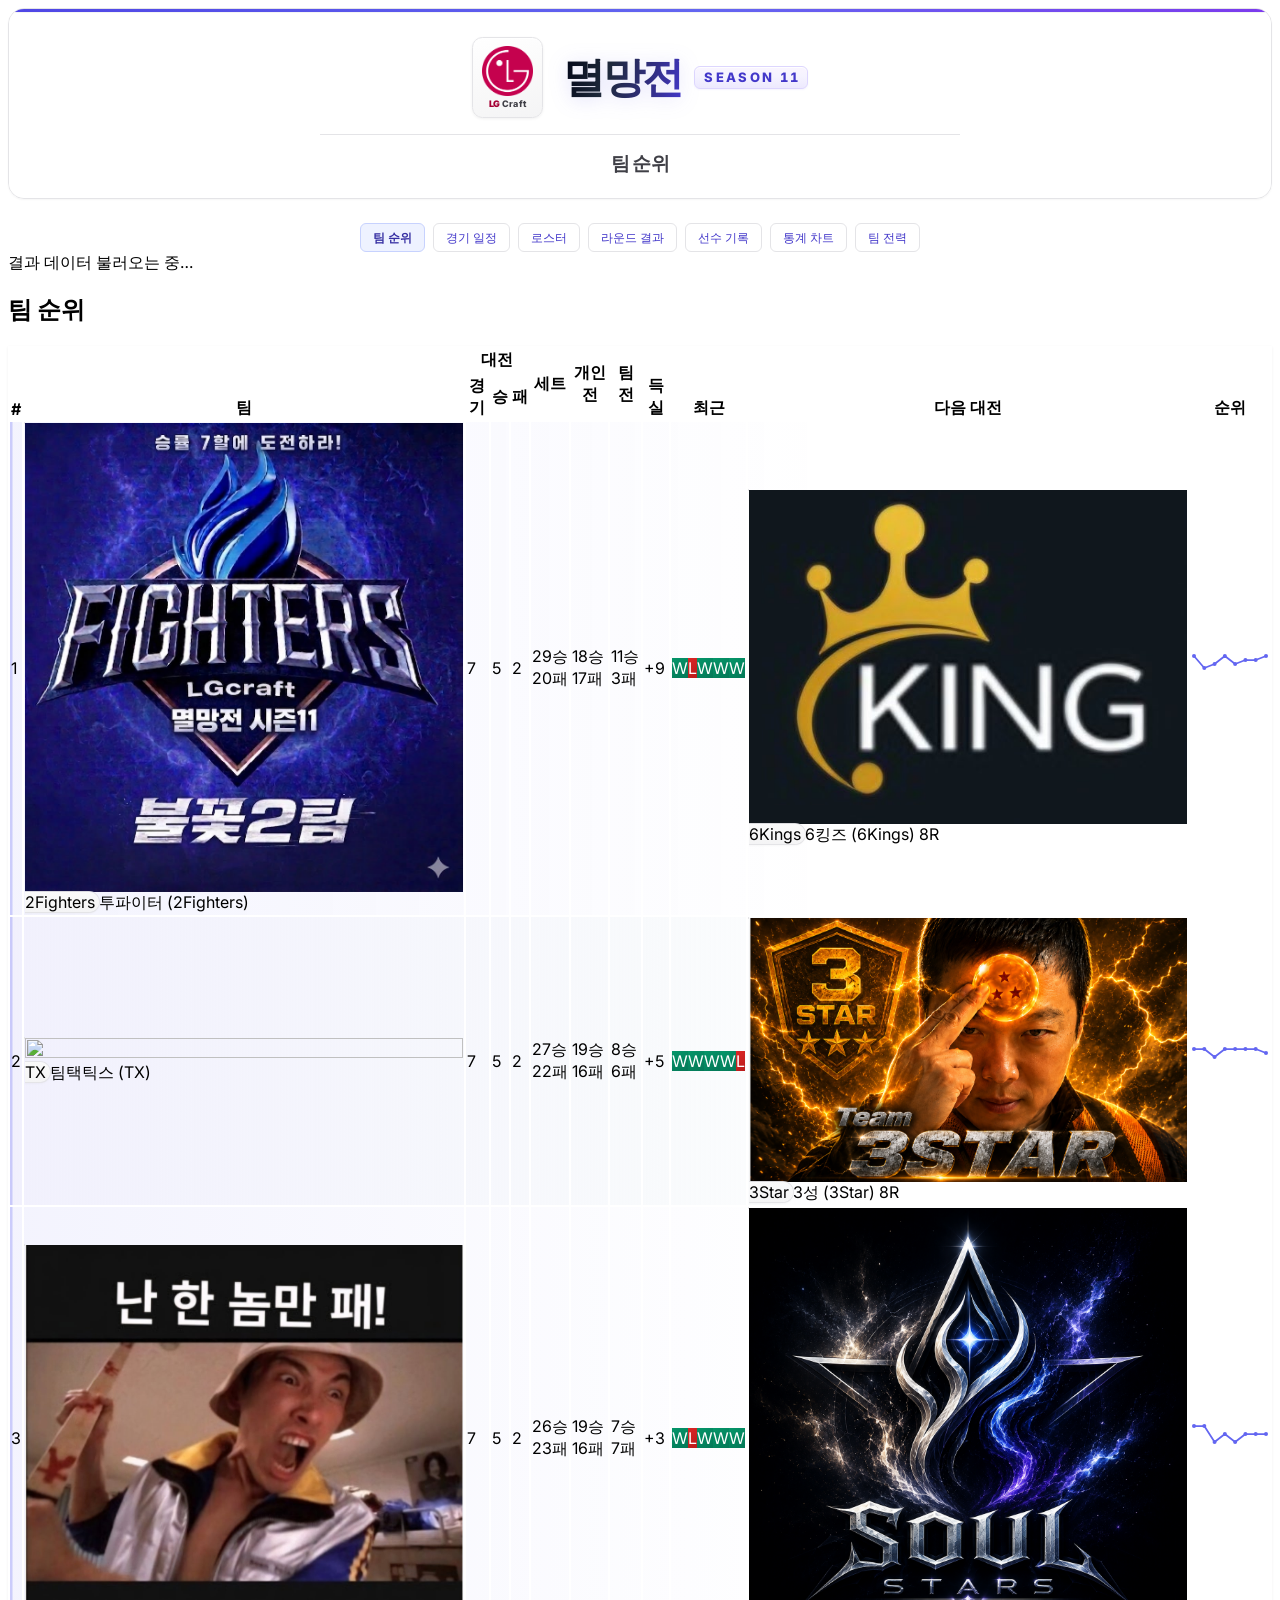
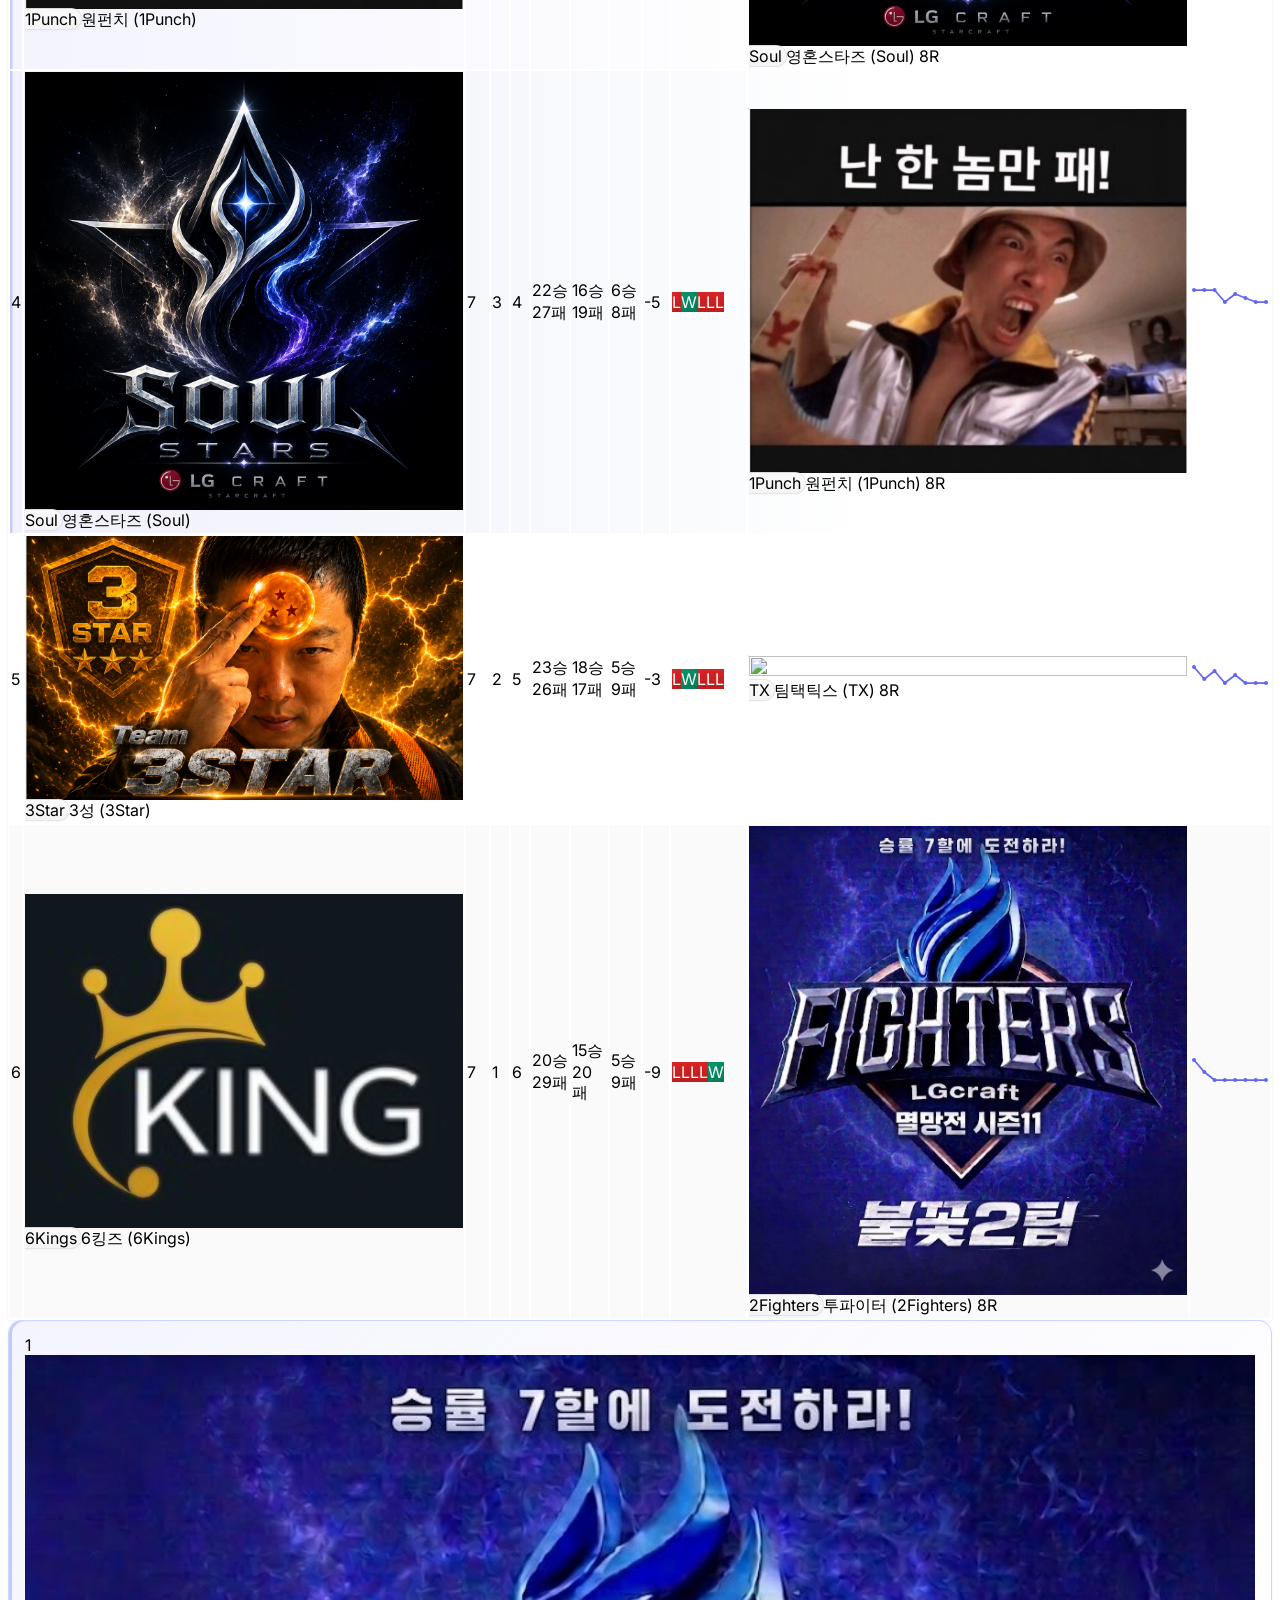
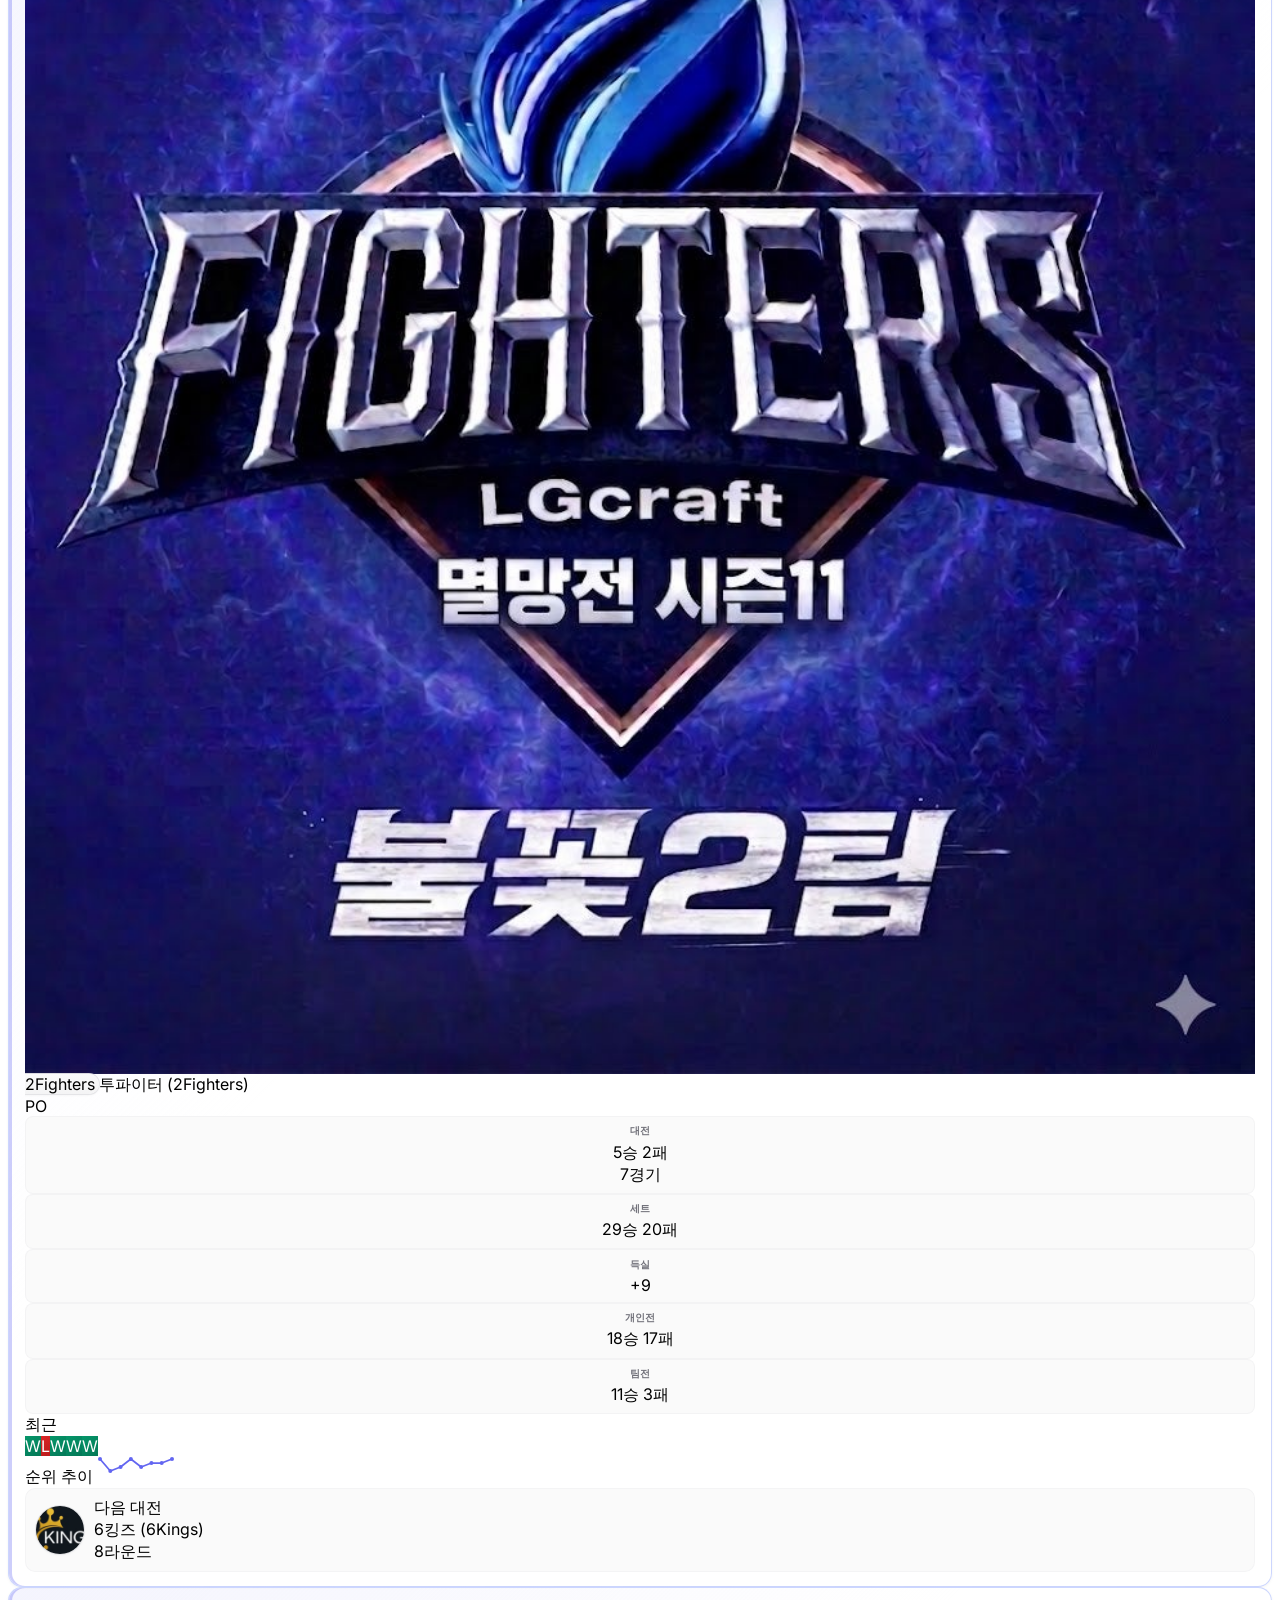
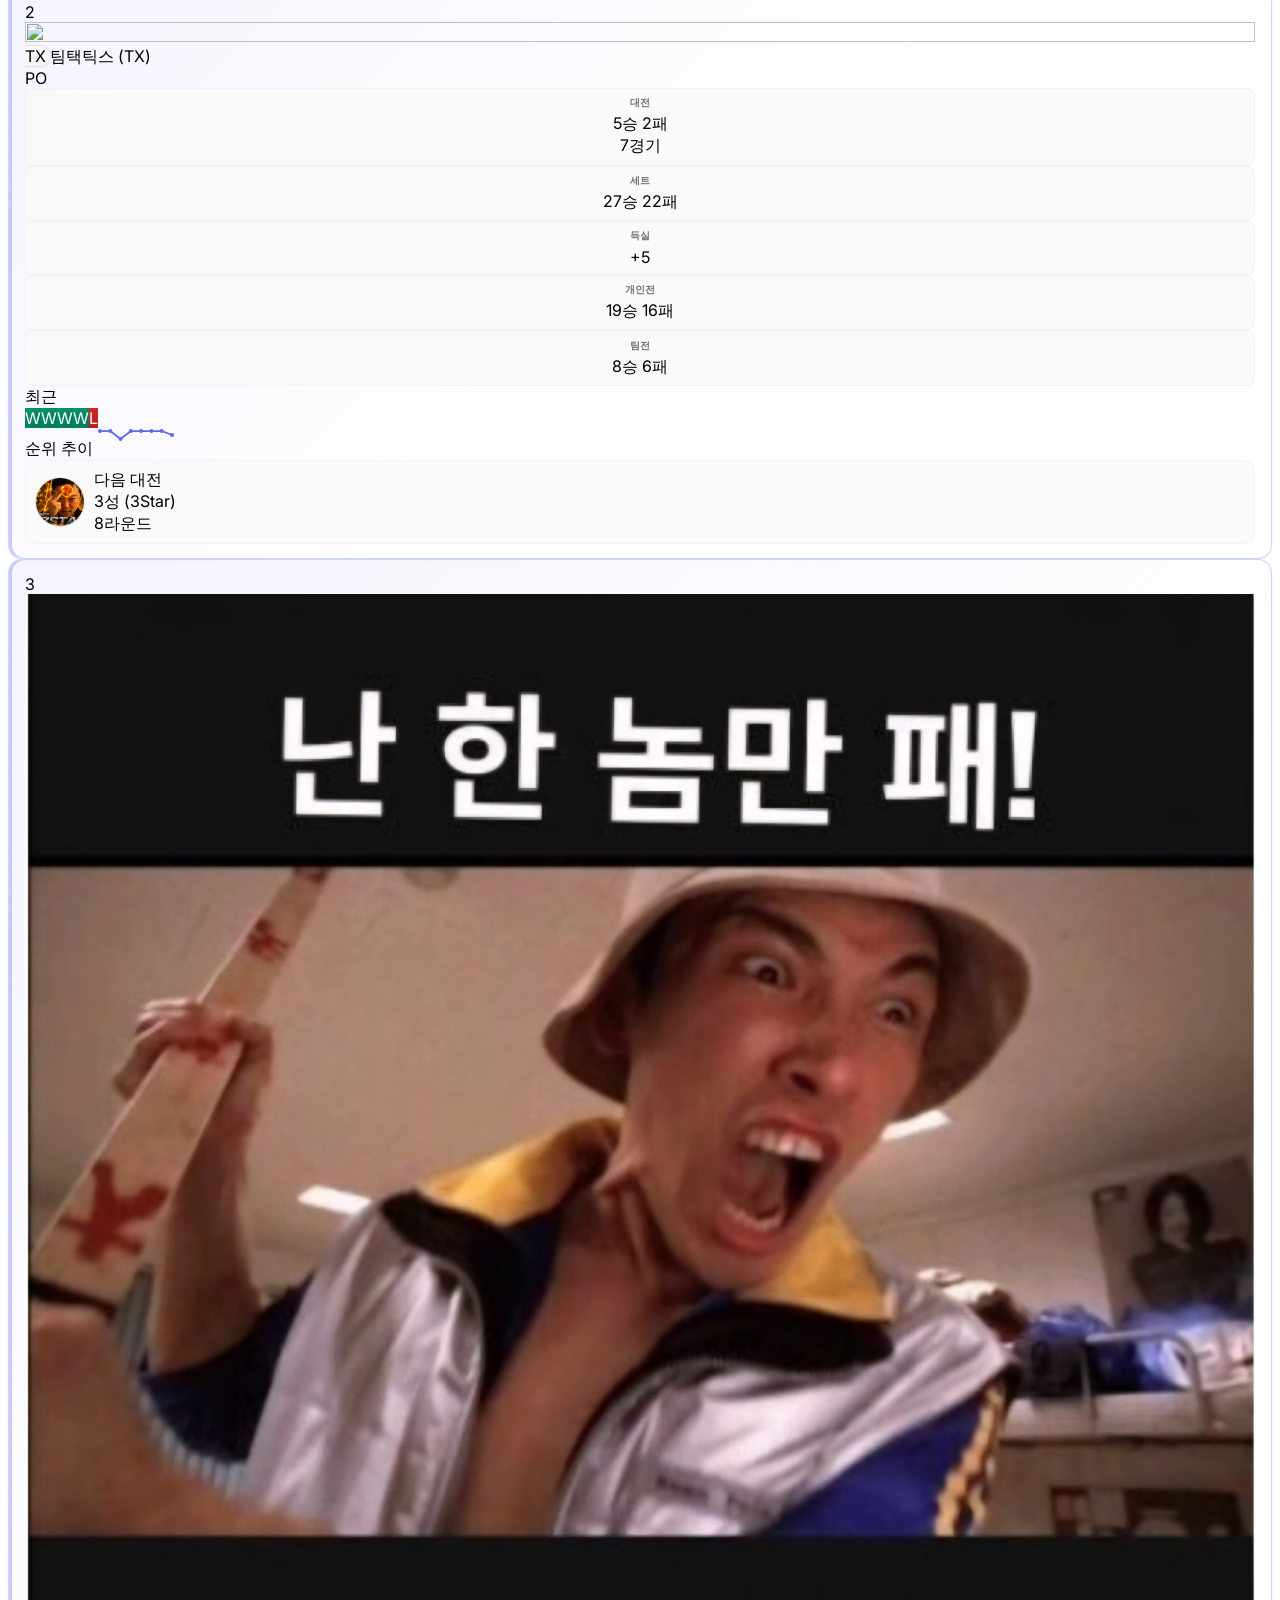
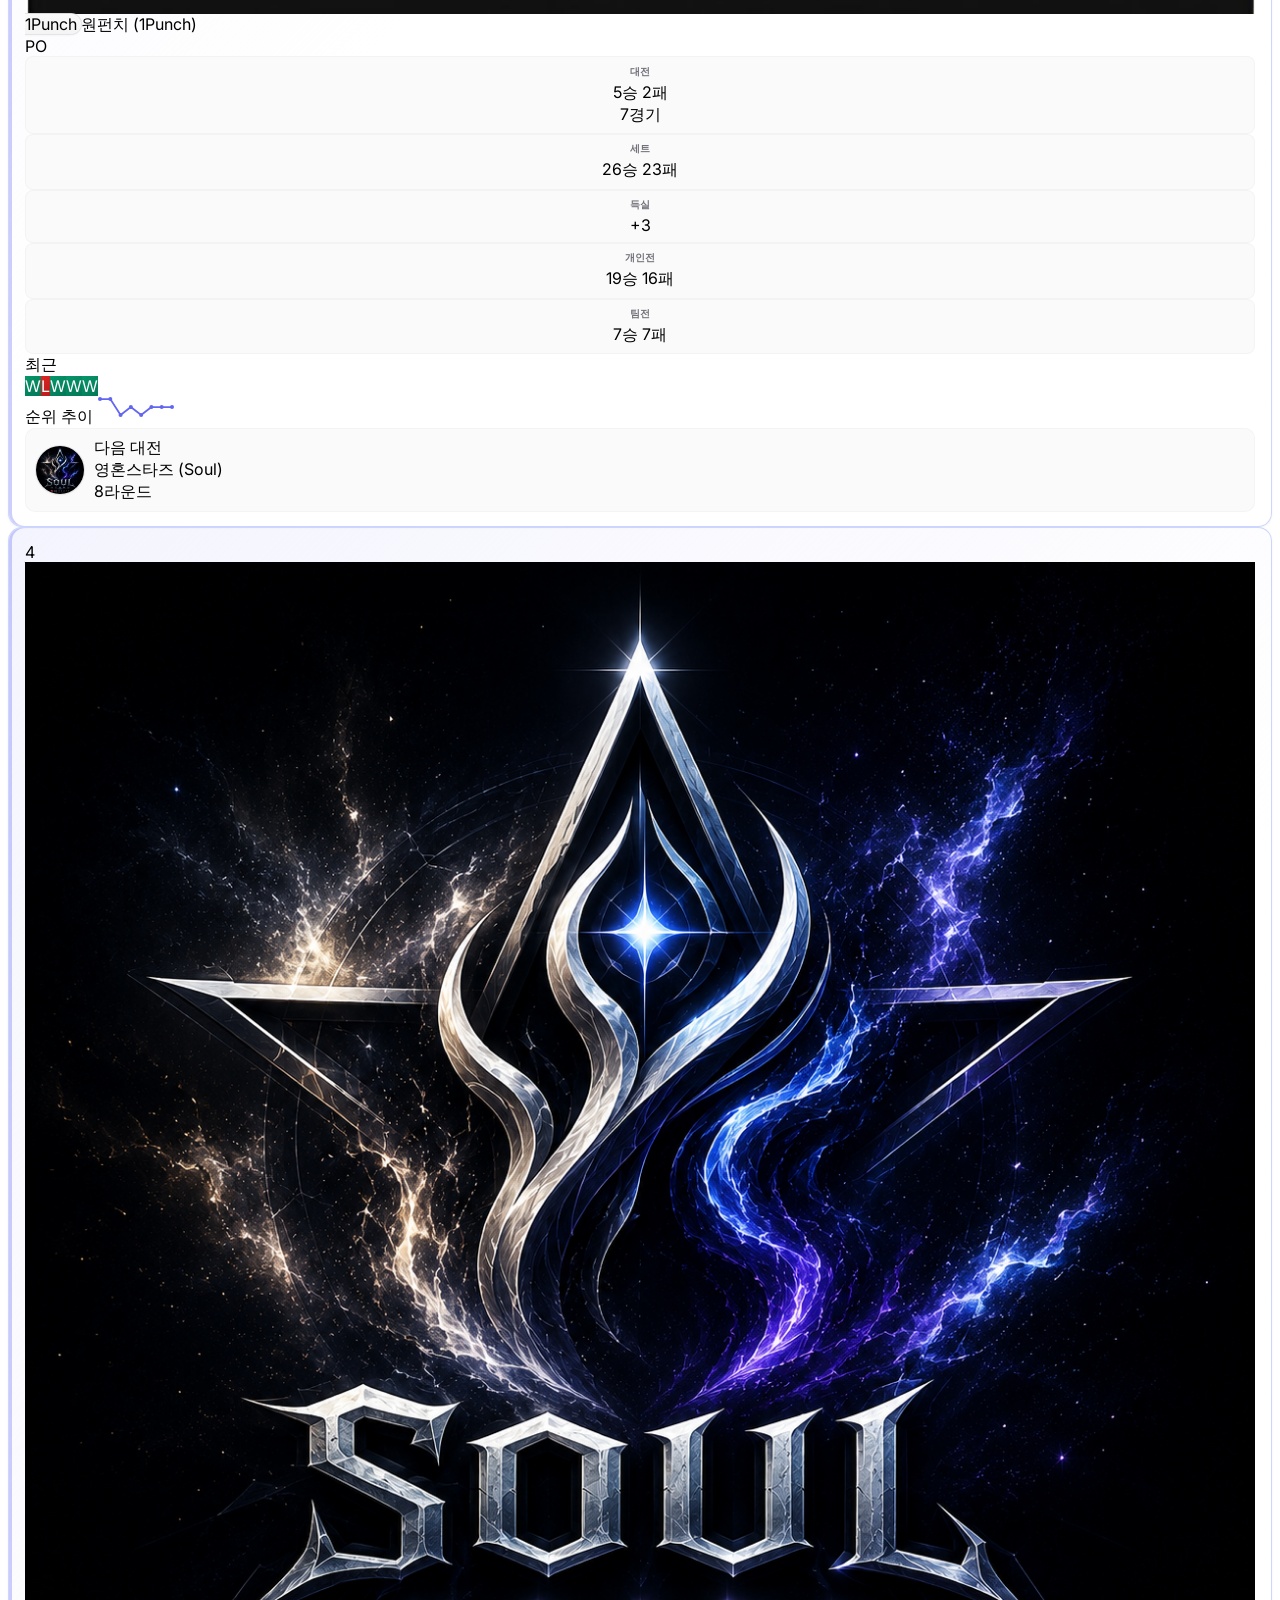
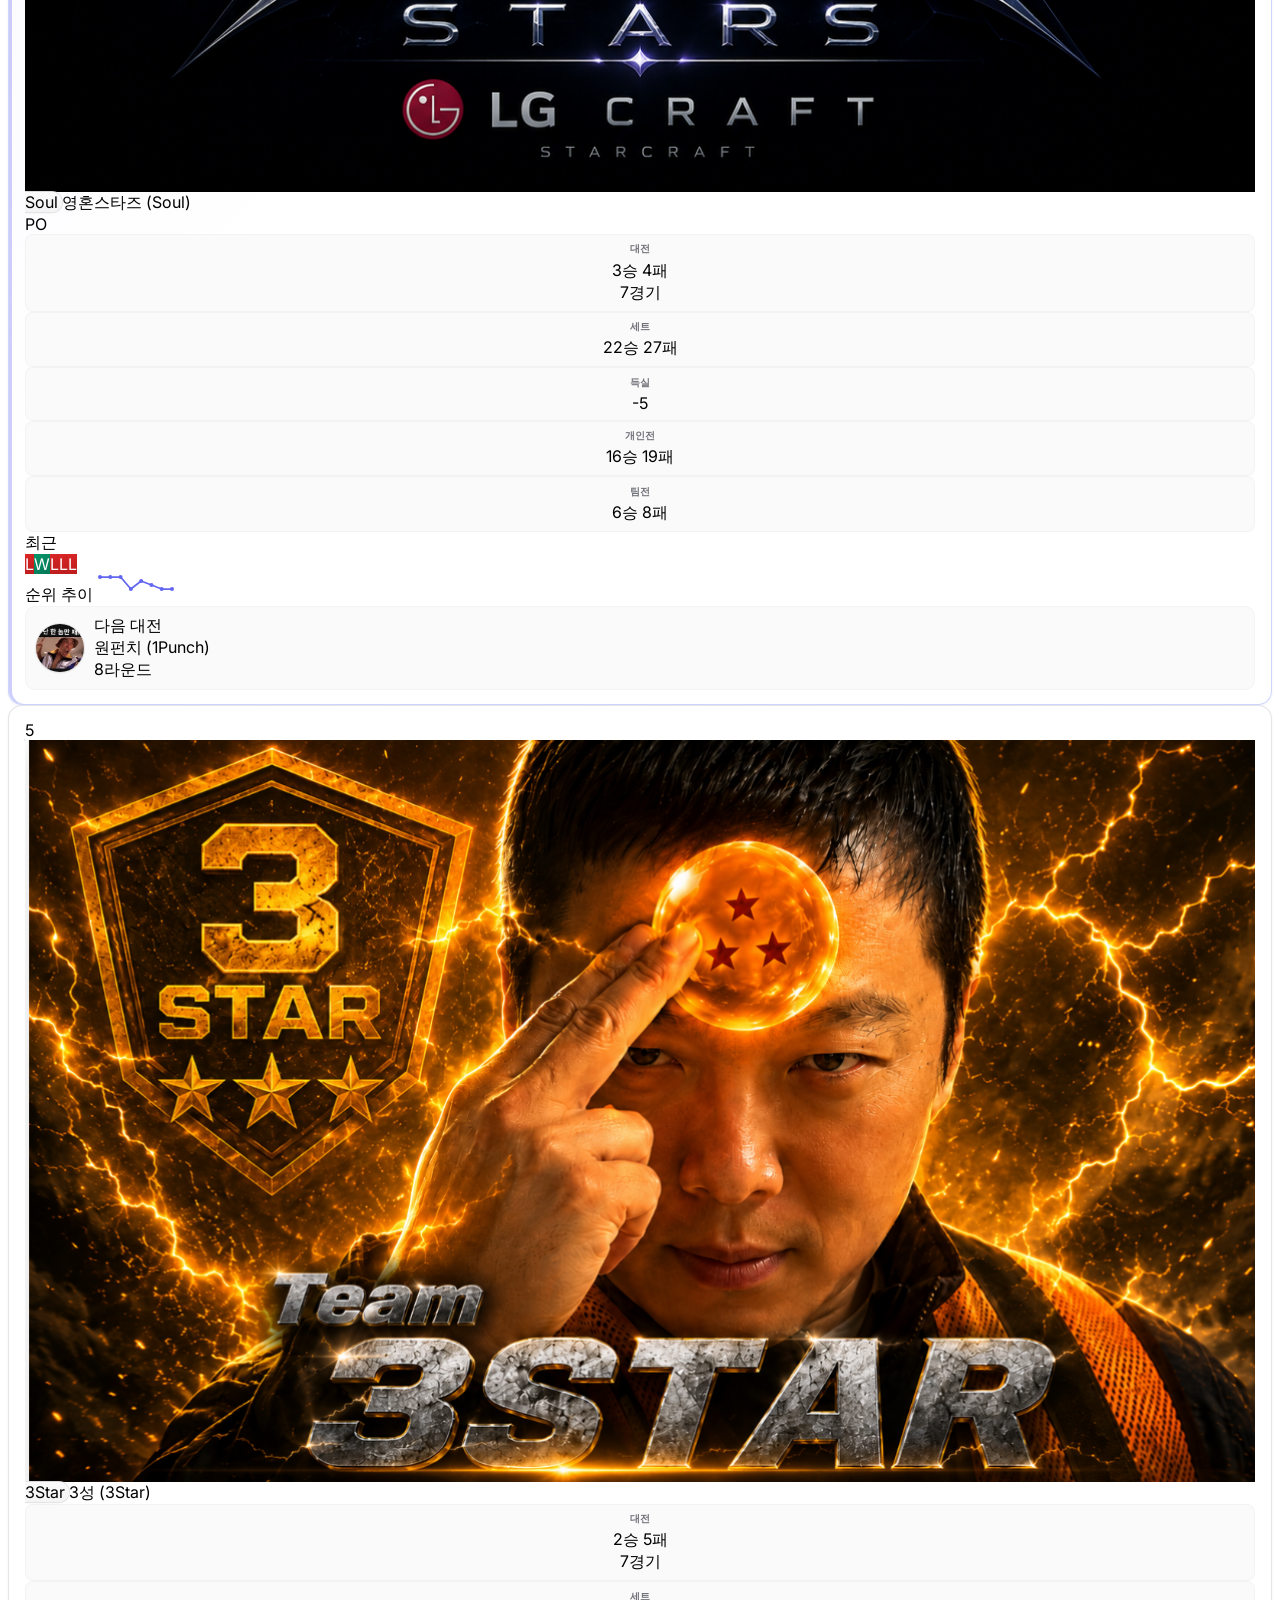
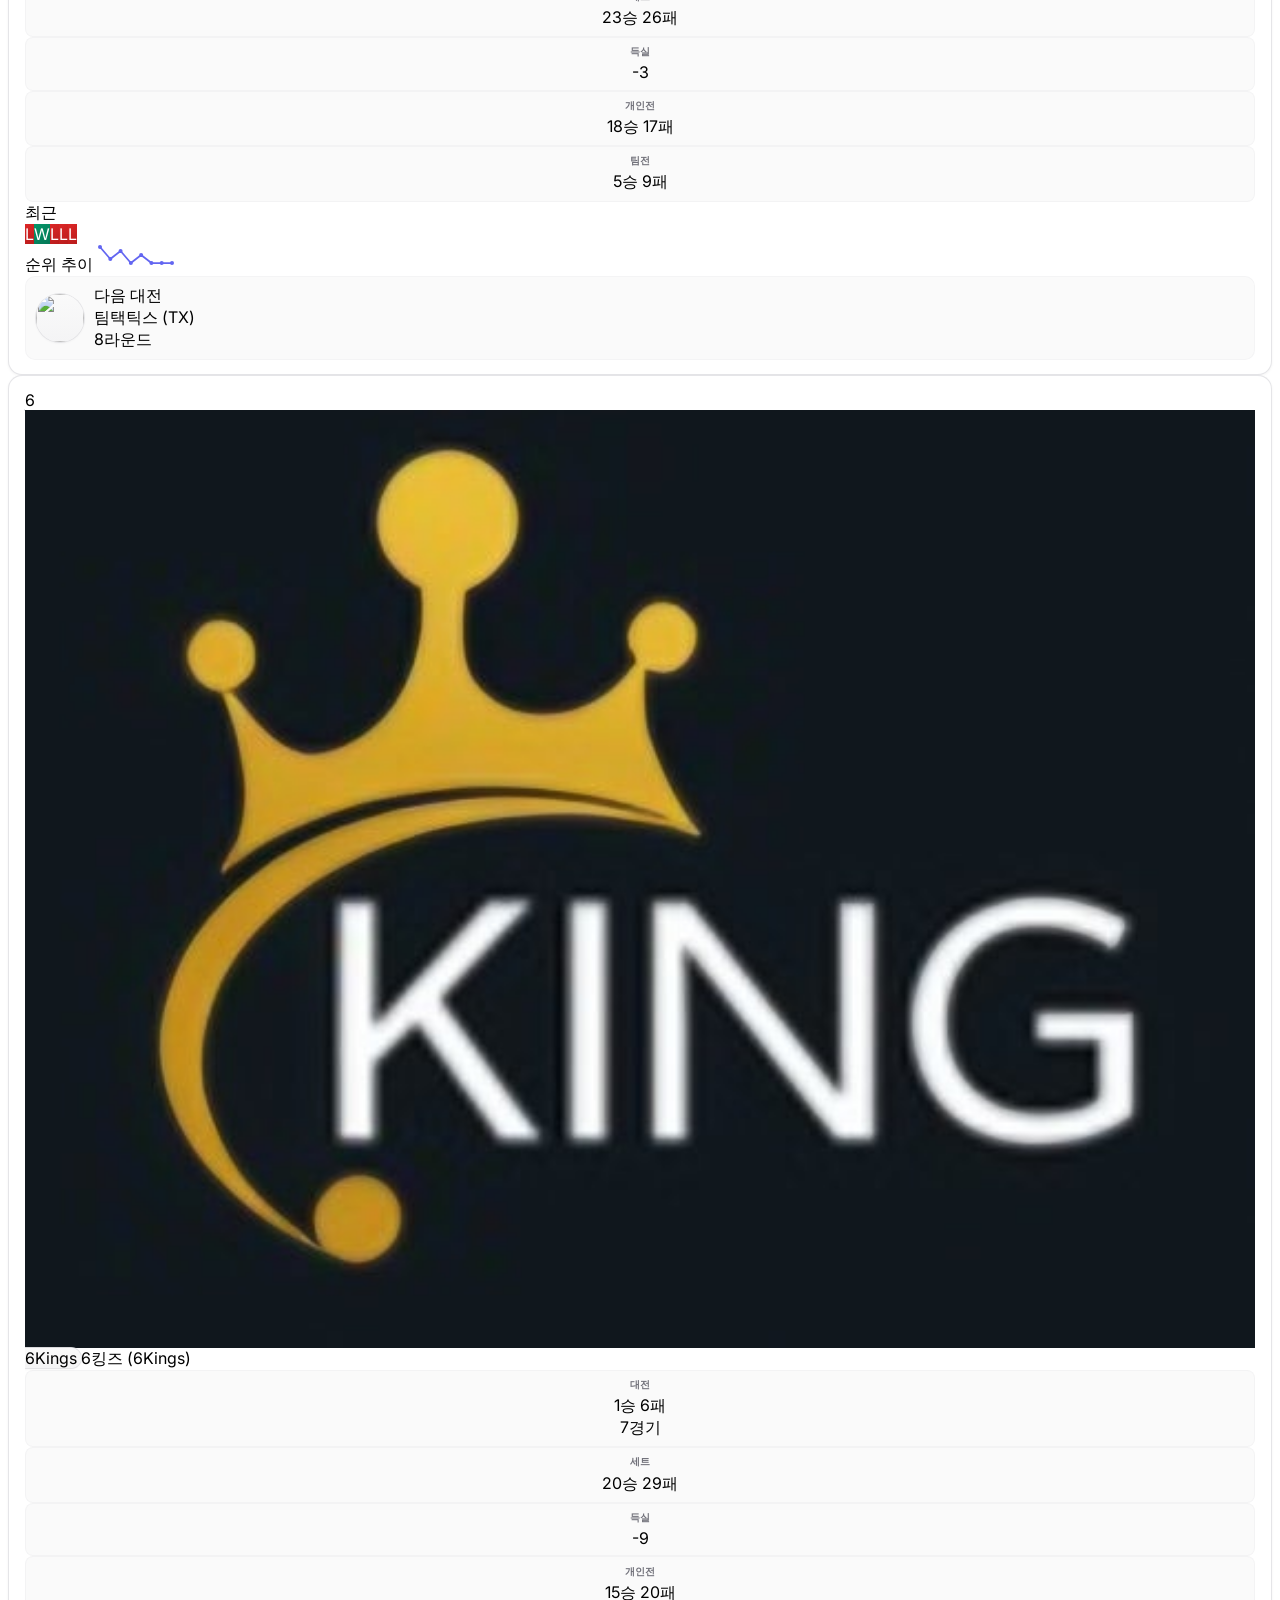
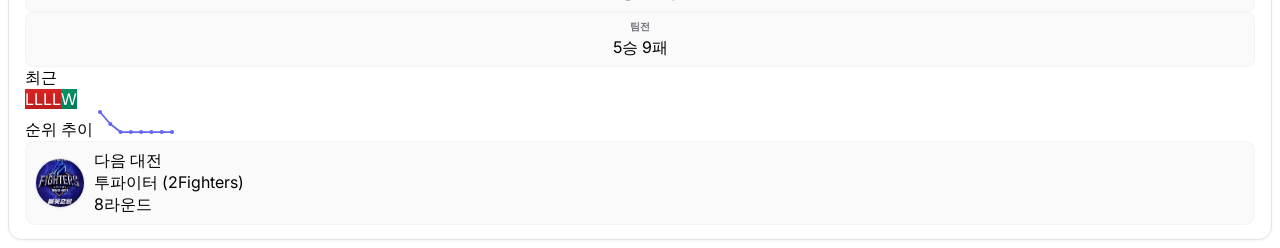
==== commit 950b41c2: "[AI분석 업데이트]" ====
--- a/index.html
+++ b/index.html
@@ -3,7 +3,7 @@
 <head>
   <meta charset="UTF-8" />
   <meta name="viewport" content="width=device-width, initial-scale=1.0" />
-  <title>멸망전 시즌11 · 팀 순위 및 경기 일정</title>
+  <title>멸망전 시즌11 · 팀 순위</title>
   <script src="https://cdn.tailwindcss.com"></script>
   <link href="https://fonts.googleapis.com/css2?family=Inter:wght@400;500;600;700&display=swap" rel="stylesheet" />
   <link rel="stylesheet" href="s11-site-header.css" />
@@ -379,17 +379,19 @@
               <span class="s11-site-header-series-en" lang="en">Season 11</span>
             </div>
           </div>
-          <h1 id="pageTitle" class="s11-site-header-page-title">팀 순위 및 경기 일정</h1>
+          <h1 id="pageTitle" class="s11-site-header-page-title">팀 순위</h1>
         </div>
       </div>
     </header>
 
     <nav class="s11-site-nav mb-8 border-b border-zinc-200 pb-3" aria-label="시즌11">
-      <span class="s11-site-nav-current">팀 순위 및 경기 일정</span>
+      <span class="s11-site-nav-current">팀 순위</span>
+      <a href="s11-schedule.html" class="s11-site-nav-link">경기 일정</a>
       <a href="s11-roster.html" class="s11-site-nav-link">로스터</a>
       <a href="s11-rounds.html" class="s11-site-nav-link">라운드 결과</a>
       <a href="s11-players.html" class="s11-site-nav-link">선수 기록</a>
       <a href="s11-stats.html" class="s11-site-nav-link">통계 차트</a>
+      <a href="s11-power.html" class="s11-site-nav-link">팀 전력</a>
     </nav>
 
     <div id="dataLoadingBanner" class="mb-6 rounded-xl border border-indigo-200/80 bg-indigo-50/90 px-4 py-3 text-sm text-indigo-900" role="status" aria-live="polite">
@@ -426,11 +428,6 @@
       <div id="standingsMobile" class="md:hidden space-y-2.5" aria-label="팀 순위 (모바일)"></div>
     </section>
 
-    <!-- 경기 일정 -->
-    <section id="schedule" class="mb-10 scroll-mt-8">
-      <h2 class="text-base font-semibold text-zinc-900 mb-2">경기 일정</h2>
-      <div id="scheduleRoot"></div>
-    </section>
   </div>
 
   <script type="module">
@@ -574,10 +571,6 @@
       if (mobileRoot) {
         mobileRoot.innerHTML =
           '<p class="rounded-xl border border-zinc-200 bg-zinc-50 px-4 py-6 text-center text-sm text-zinc-500">결과 데이터 불러오는 중…</p>';
-      }
-      const scheduleRoot = document.getElementById('scheduleRoot');
-      if (scheduleRoot) {
-        scheduleRoot.innerHTML = '<p class="text-sm text-zinc-500">일정·결과 불러오는 중…</p>';
       }
     }
 
@@ -1373,7 +1366,6 @@
         const analysis = buildStandingsAnalysis(meta, fixtures, roundDocs);
         const nextByTeam = computeNextOpponents(meta, fixtures, roundDocs);
         renderStandings(meta, analysis, nextByTeam);
-        renderSchedule(meta, fixtures, roundDocs);
       } catch (e) {
         console.error(e);
         hidePageLoadingBanner();
--- a/s11-site-header.css
+++ b/s11-site-header.css
@@ -198,7 +198,7 @@
 }
 
 @media (max-width: 767px) {
-  .s11-site-nav > :nth-child(5):last-child {
+  .s11-site-nav > :last-child:nth-child(odd) {
     grid-column: 1 / -1;
   }
 
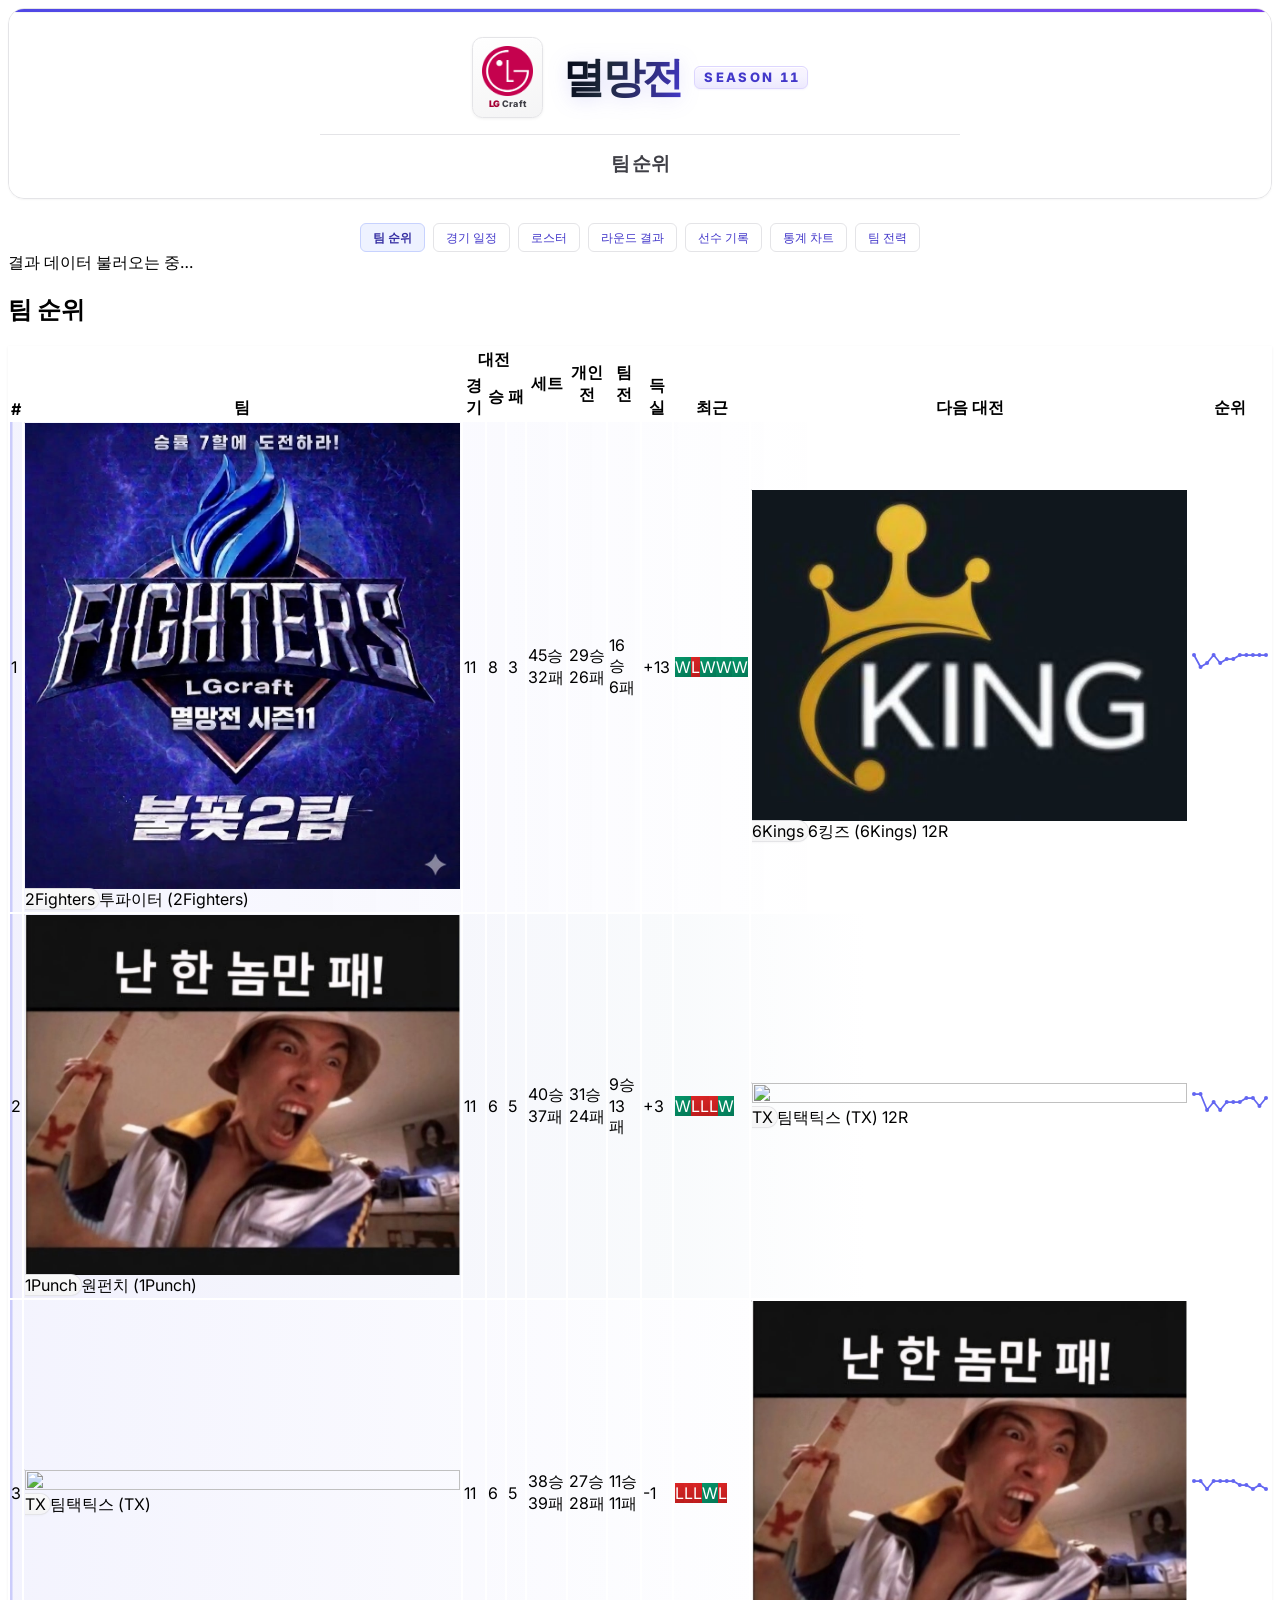
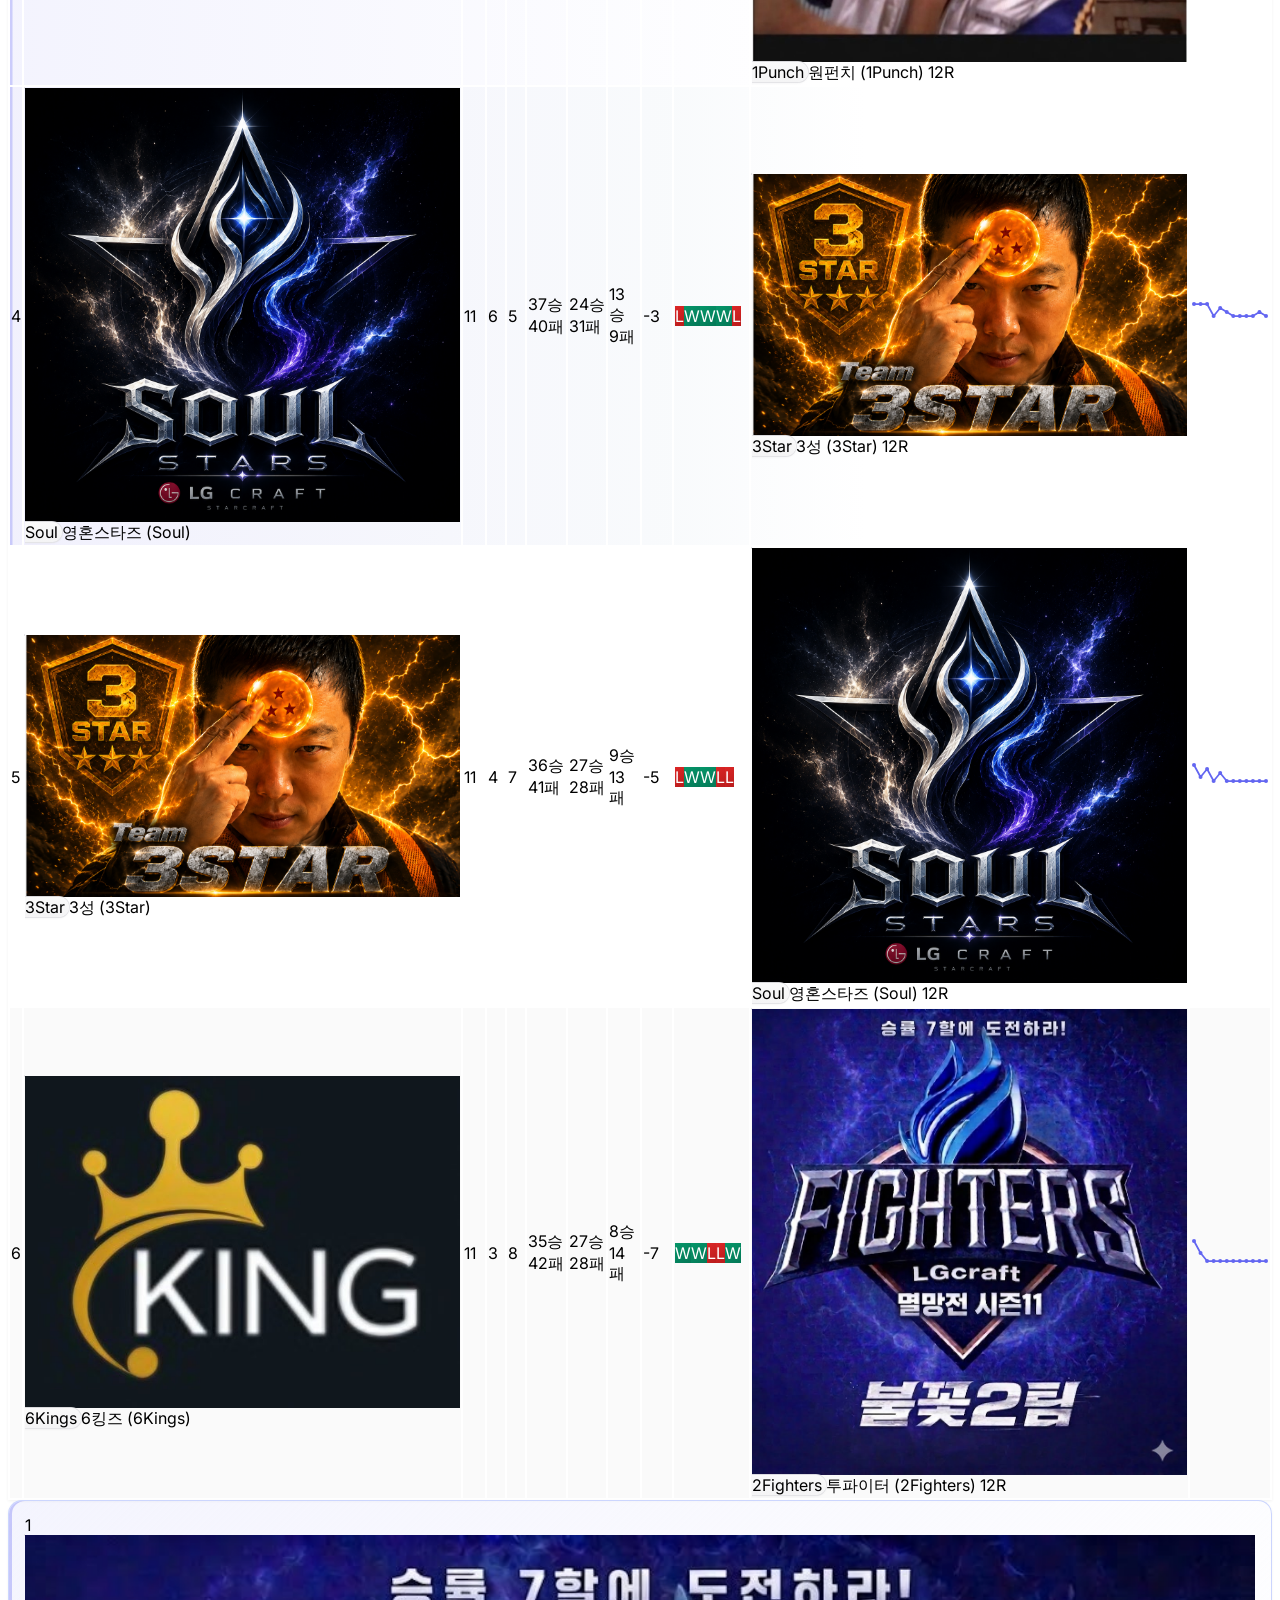
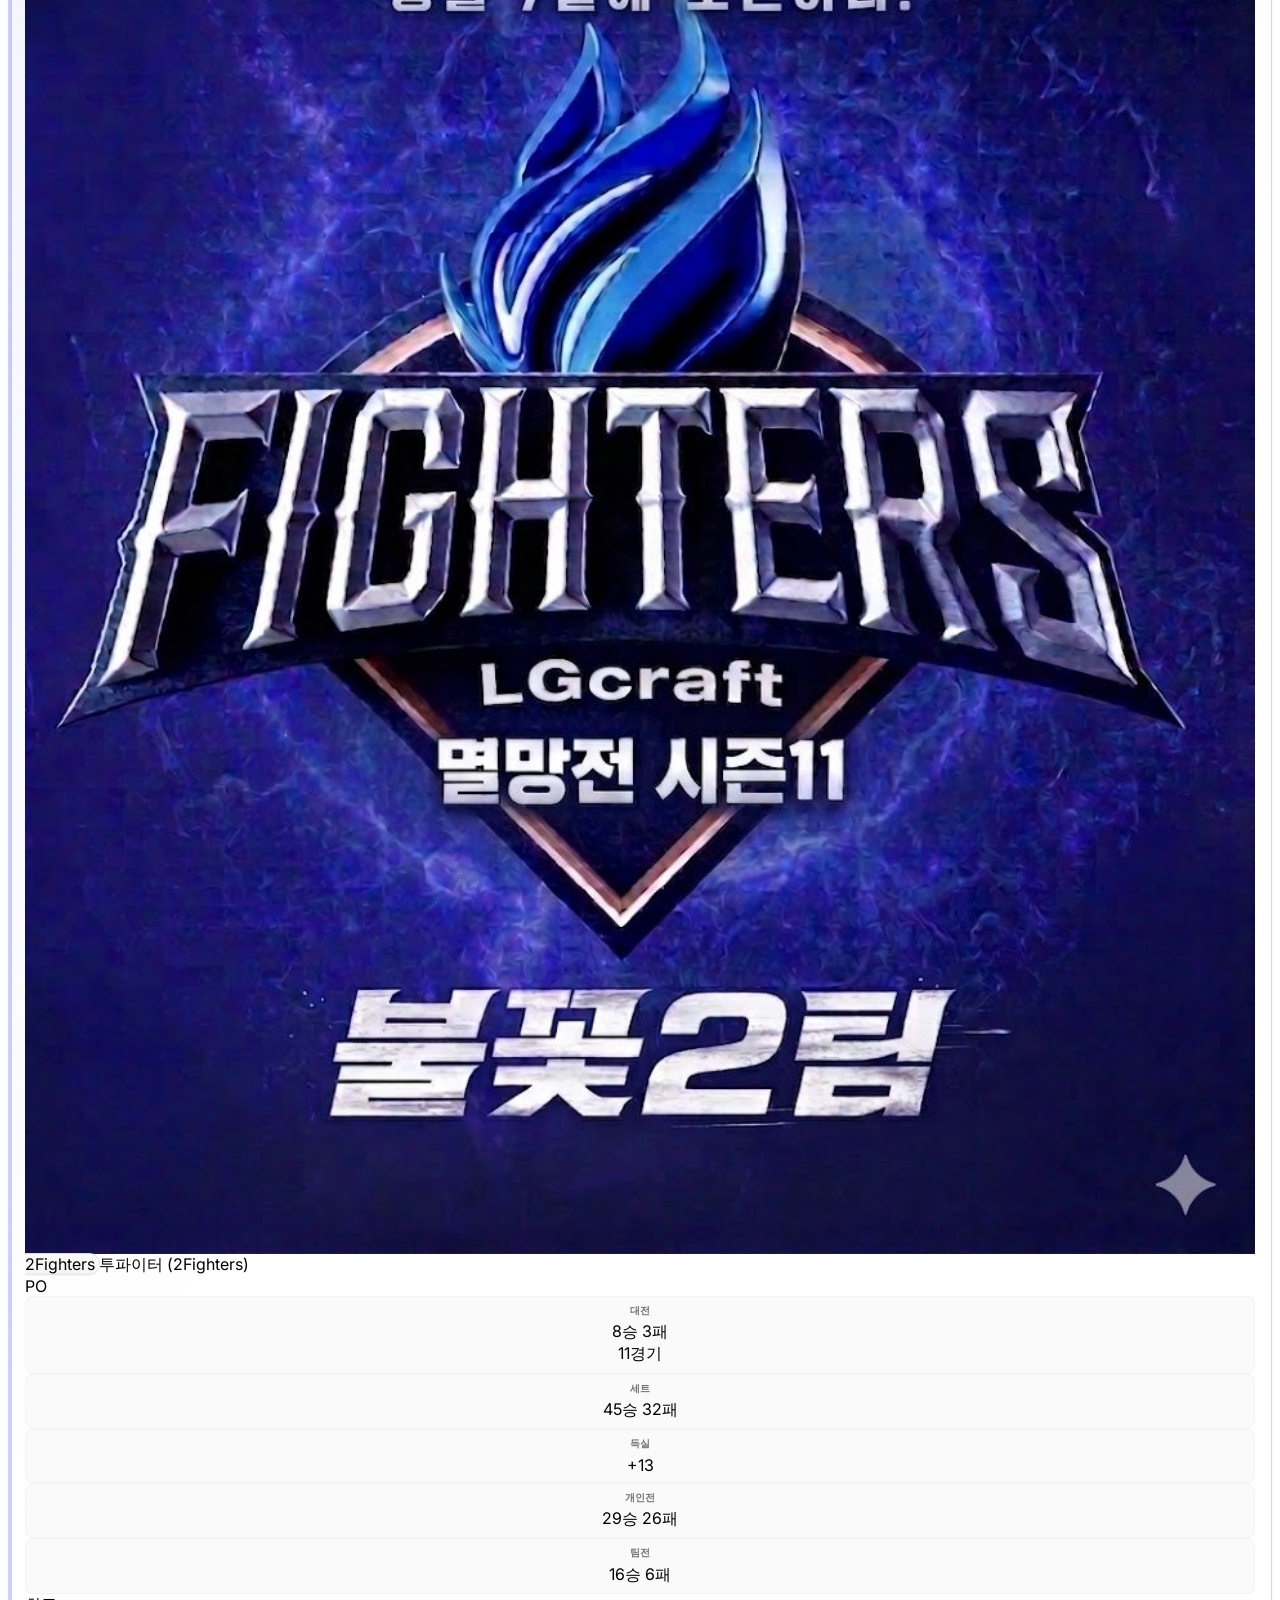
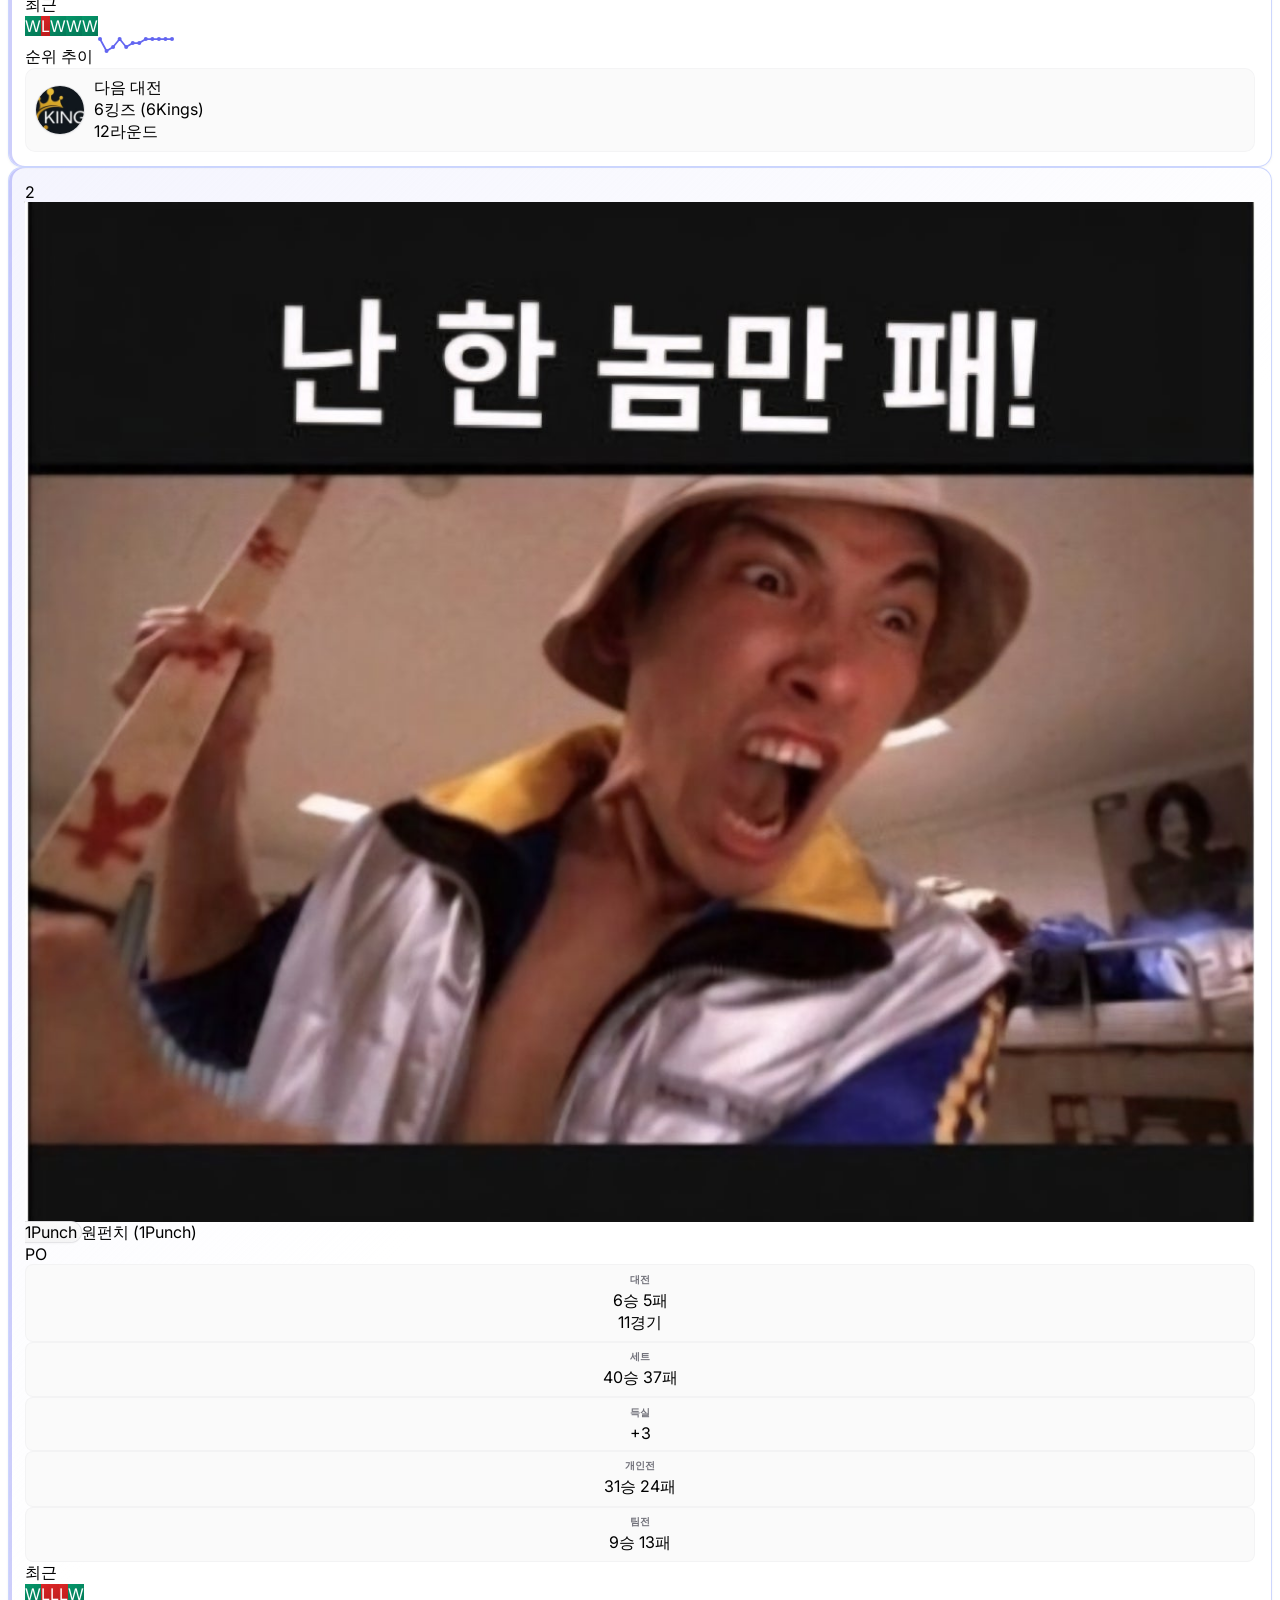
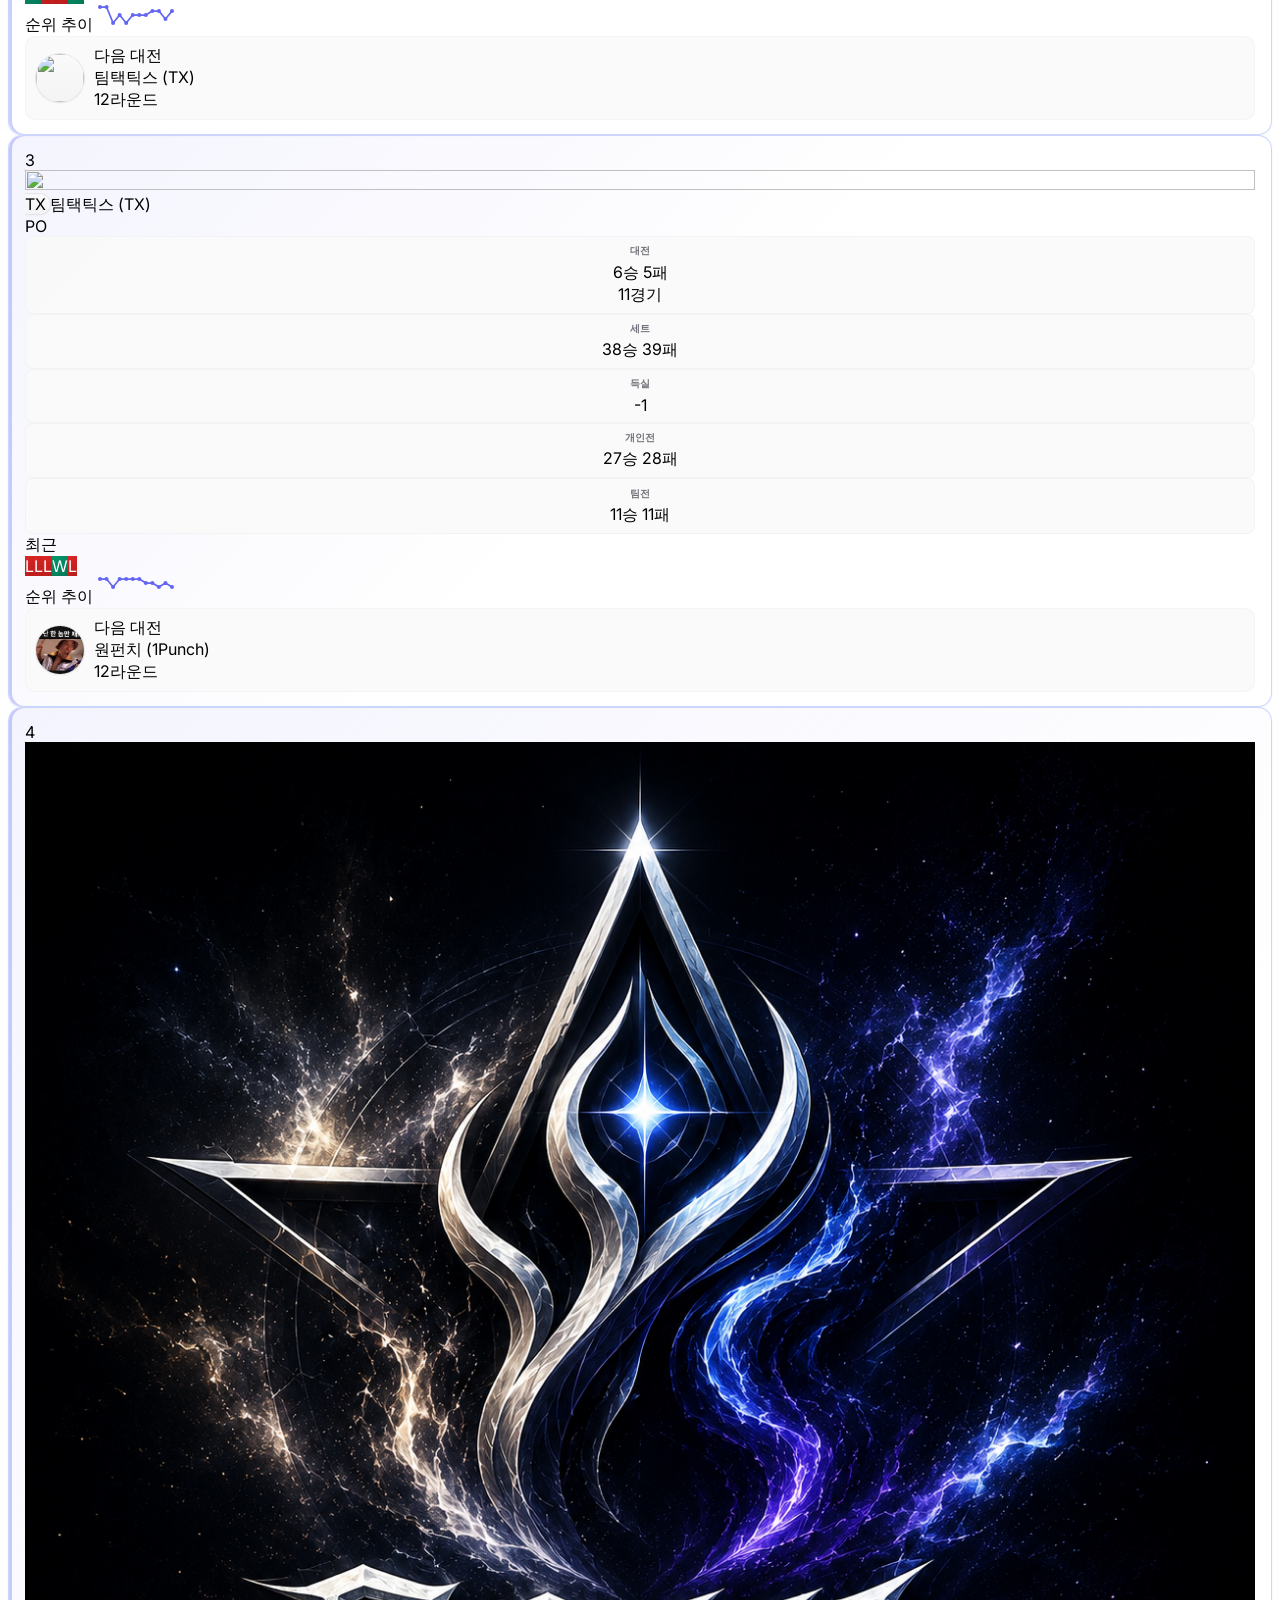
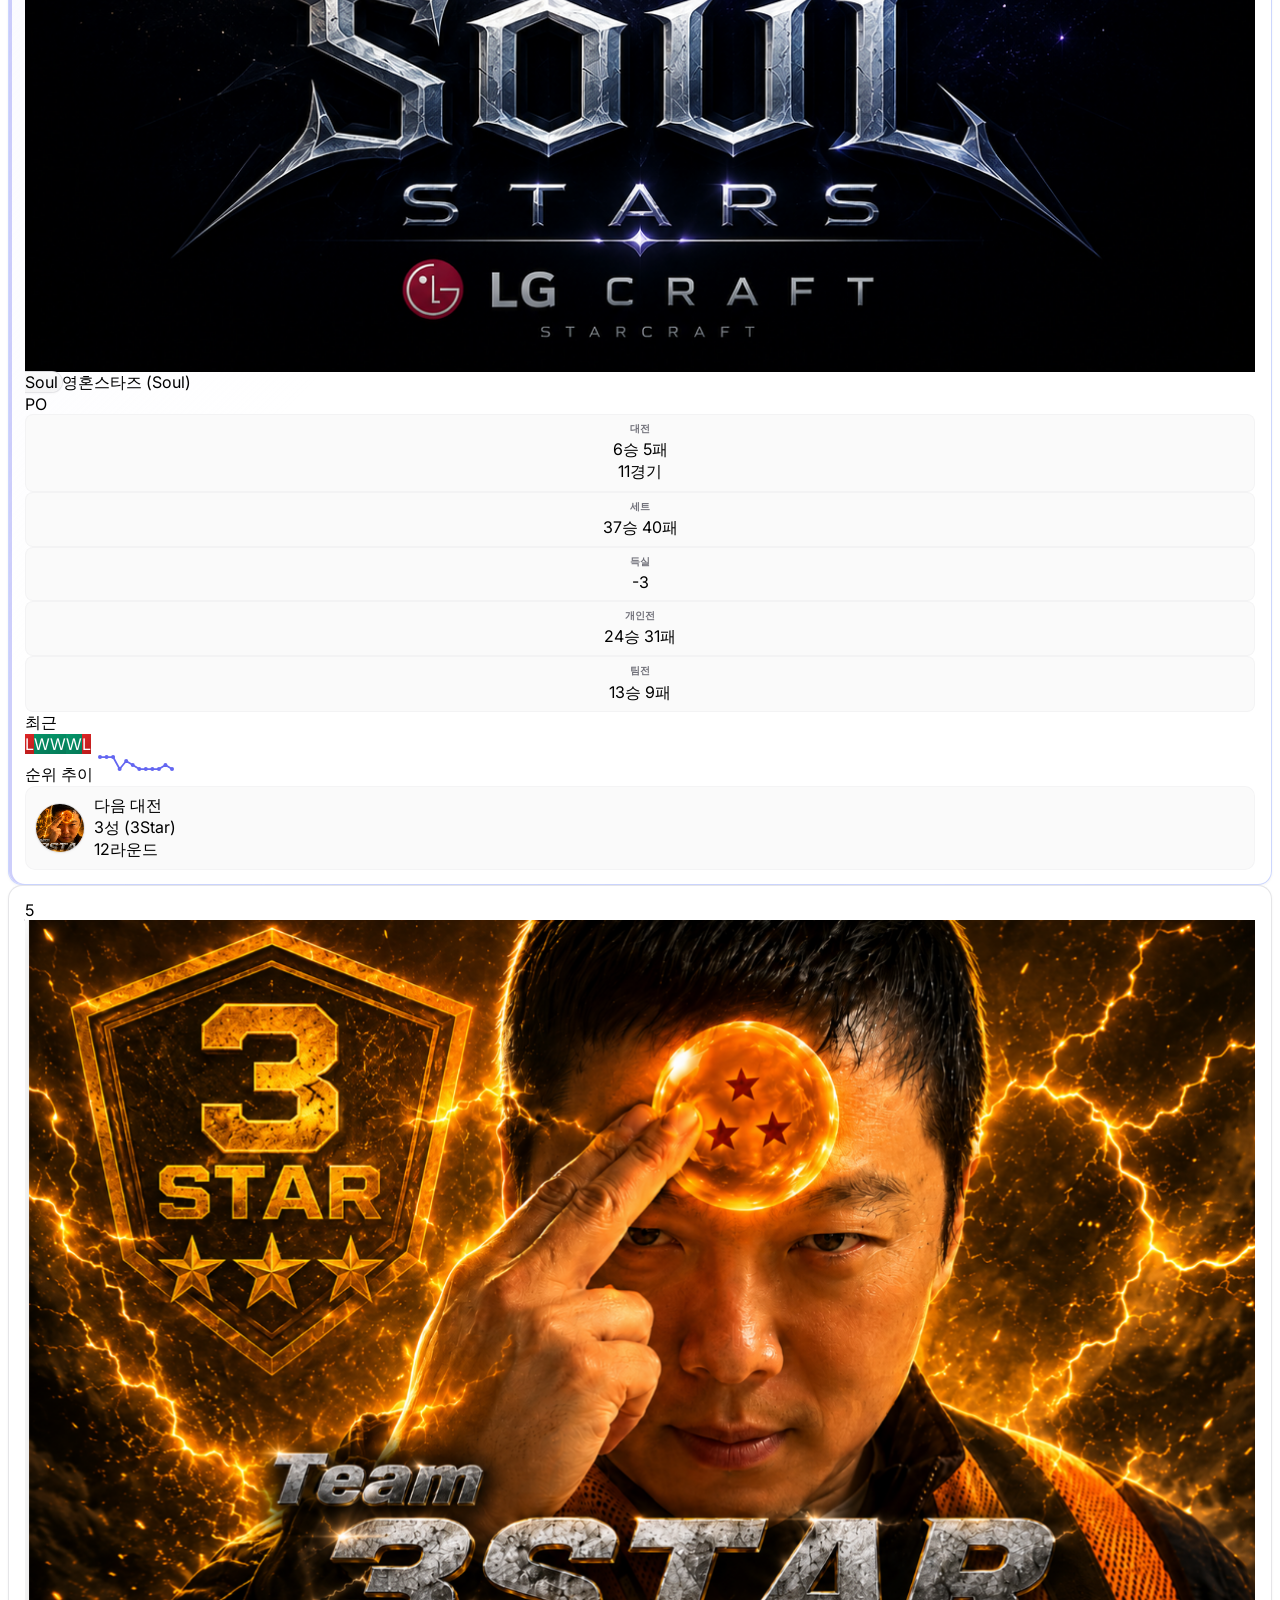
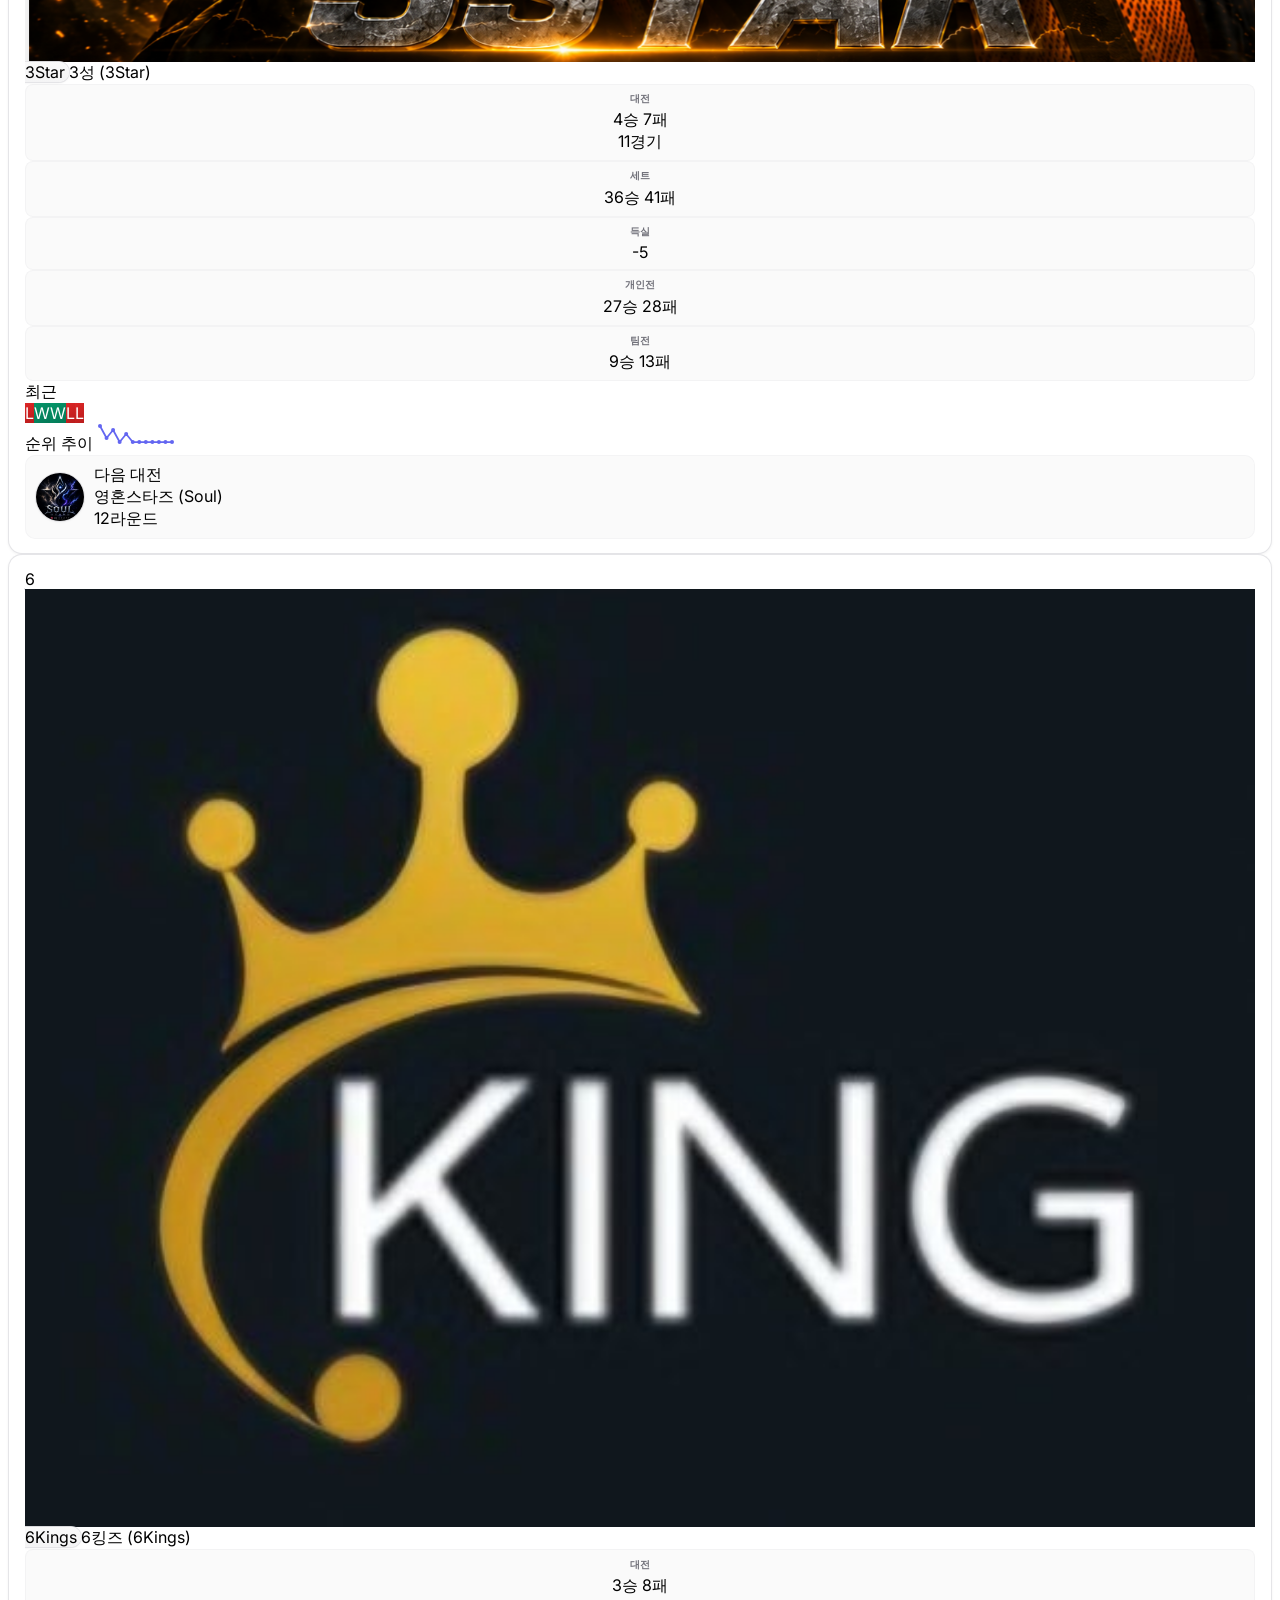
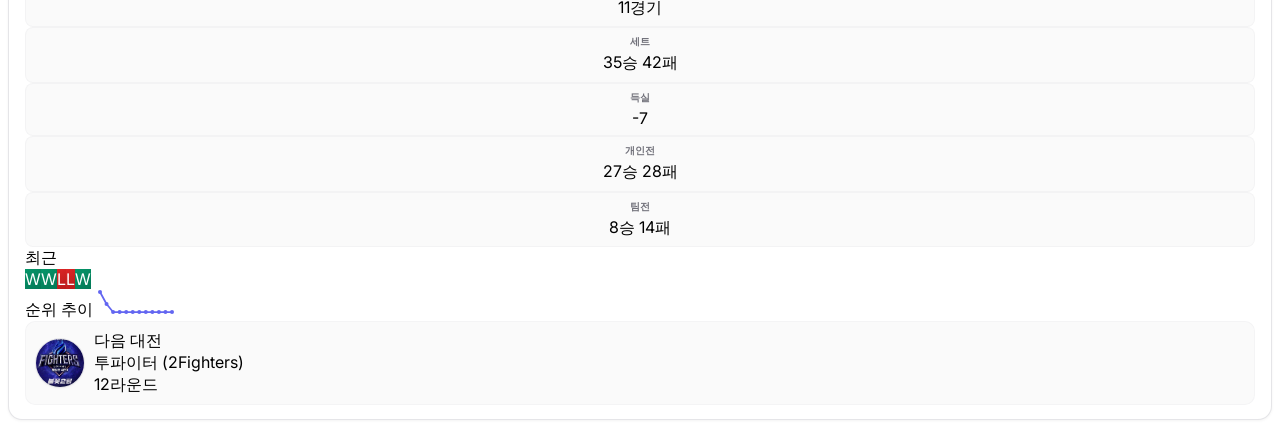
==== commit 11c960ce: "[하반기][11R] update" ====
--- a/index.html
+++ b/index.html
@@ -431,7 +431,7 @@
   </div>
 
   <script type="module">
-    import { loadRoundDocsForRange } from './js/s11-data-loader.mjs';
+    import { loadAllSeasonRoundDocs } from './js/s11-data-loader.mjs';
 
     const PLAYOFF_SPOTS = 4;
     /** fixtures `matchups[].date` 가 "M/D" 일 때 사용하는 연도(요일 계산) */
@@ -1361,7 +1361,7 @@
           loadJson('data/s11/meta.json'),
           loadJson('data/s11/fixtures.json'),
         ]);
-        const roundDocs = await loadRoundDocsForRange(fixtures, 10);
+        const roundDocs = await loadAllSeasonRoundDocs(fixtures);
         hidePageLoadingBanner();
         const analysis = buildStandingsAnalysis(meta, fixtures, roundDocs);
         const nextByTeam = computeNextOpponents(meta, fixtures, roundDocs);
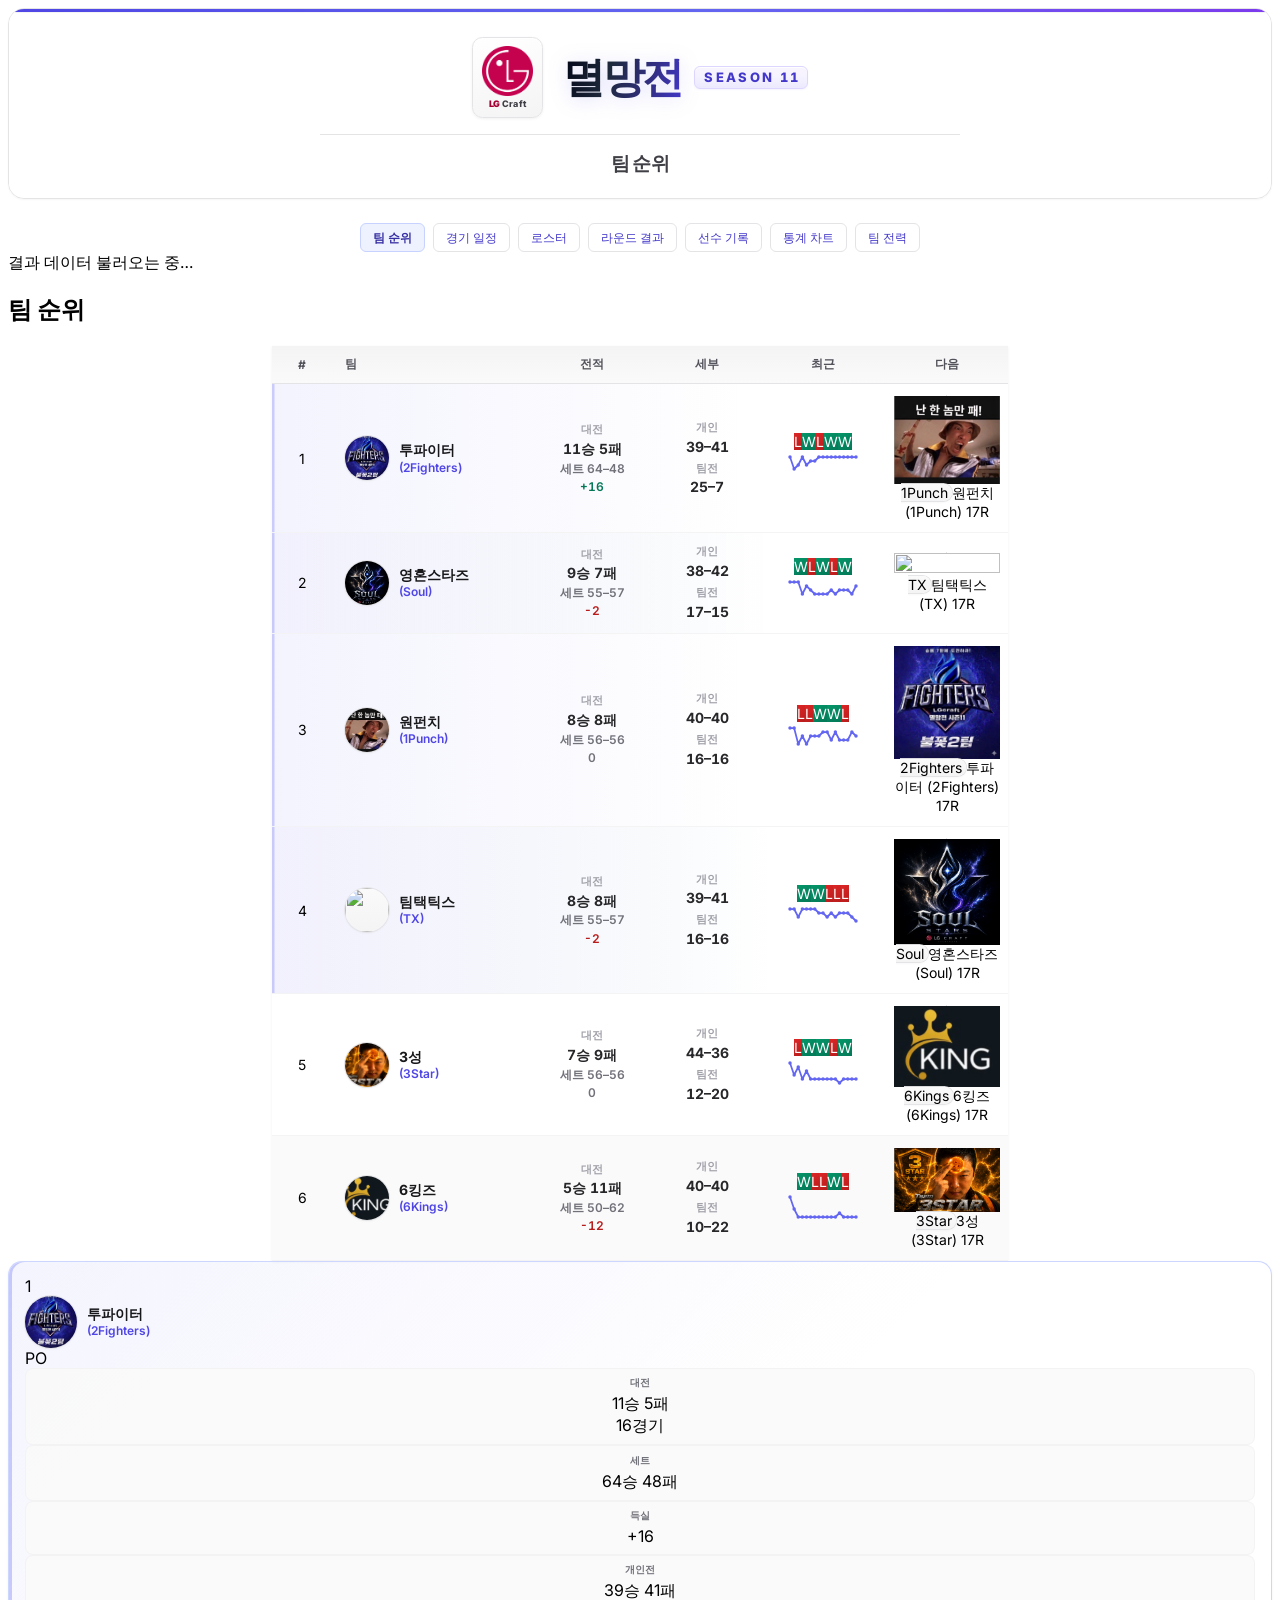
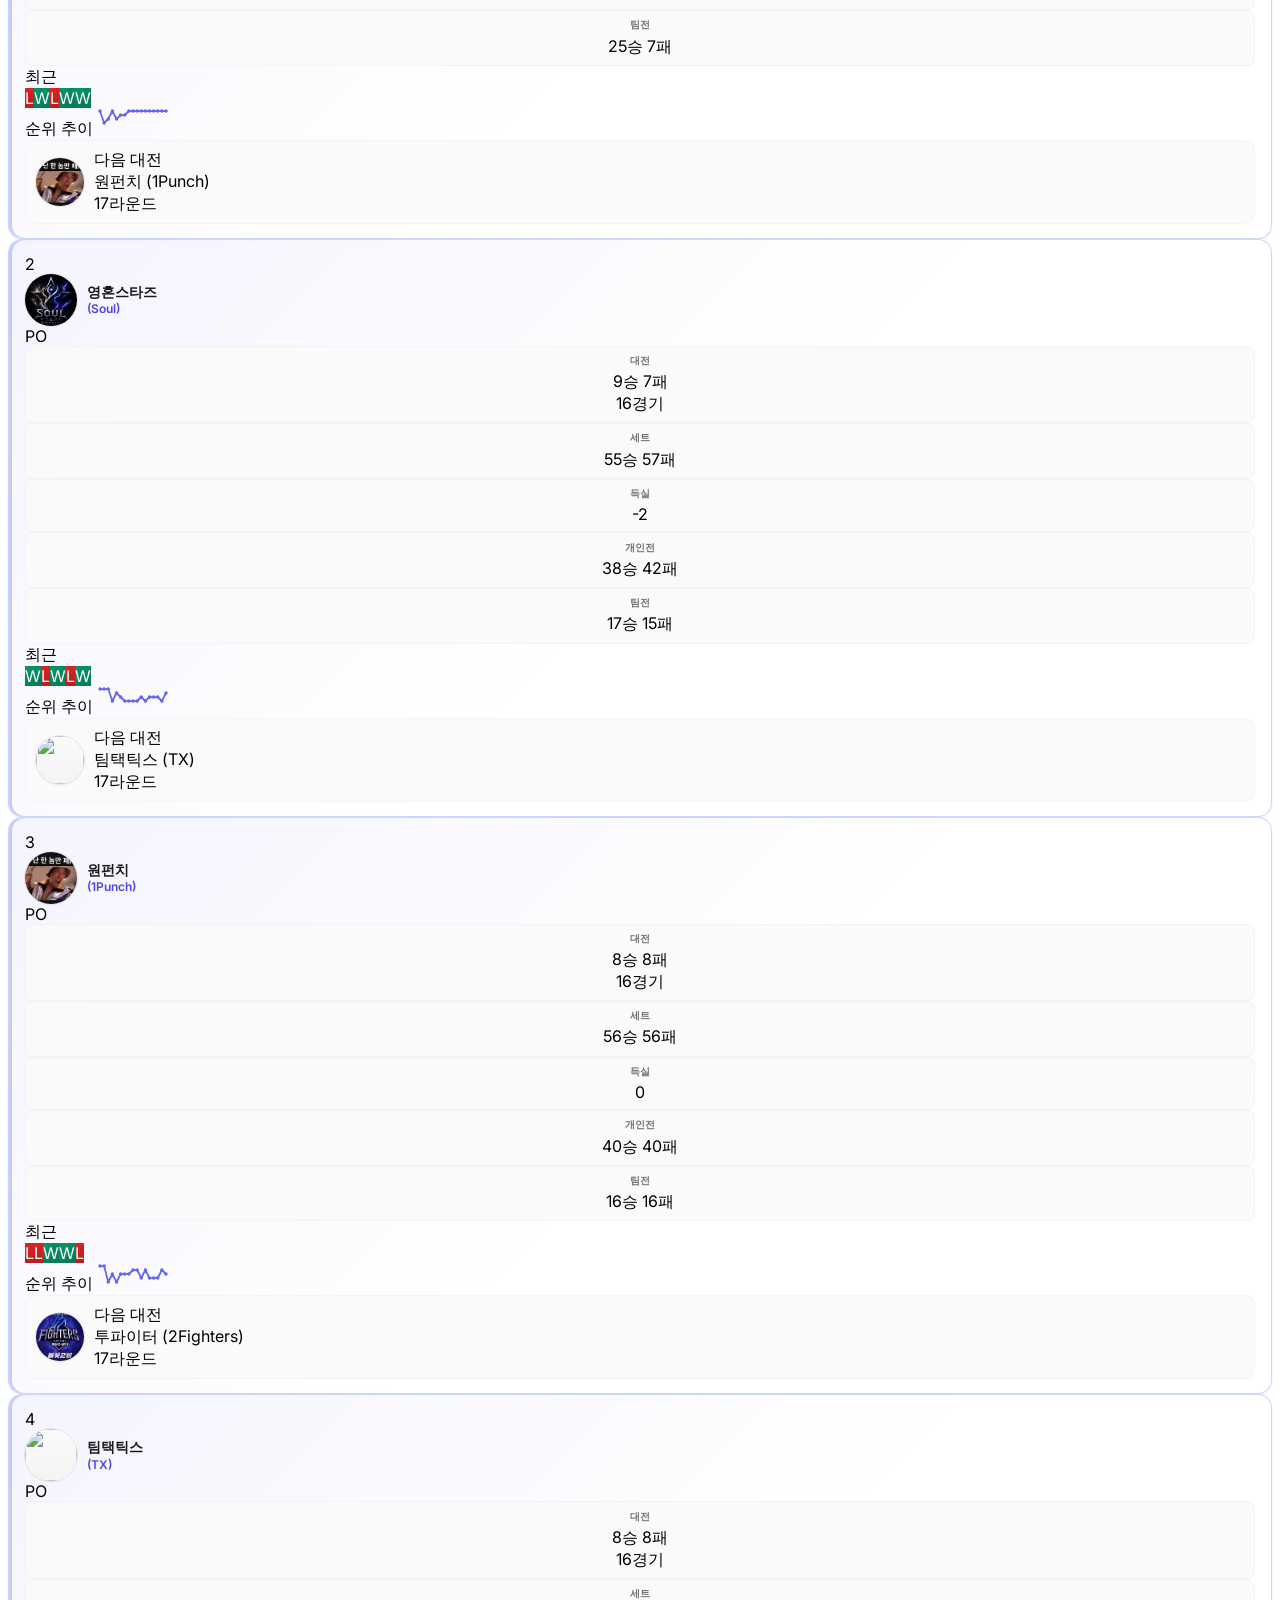
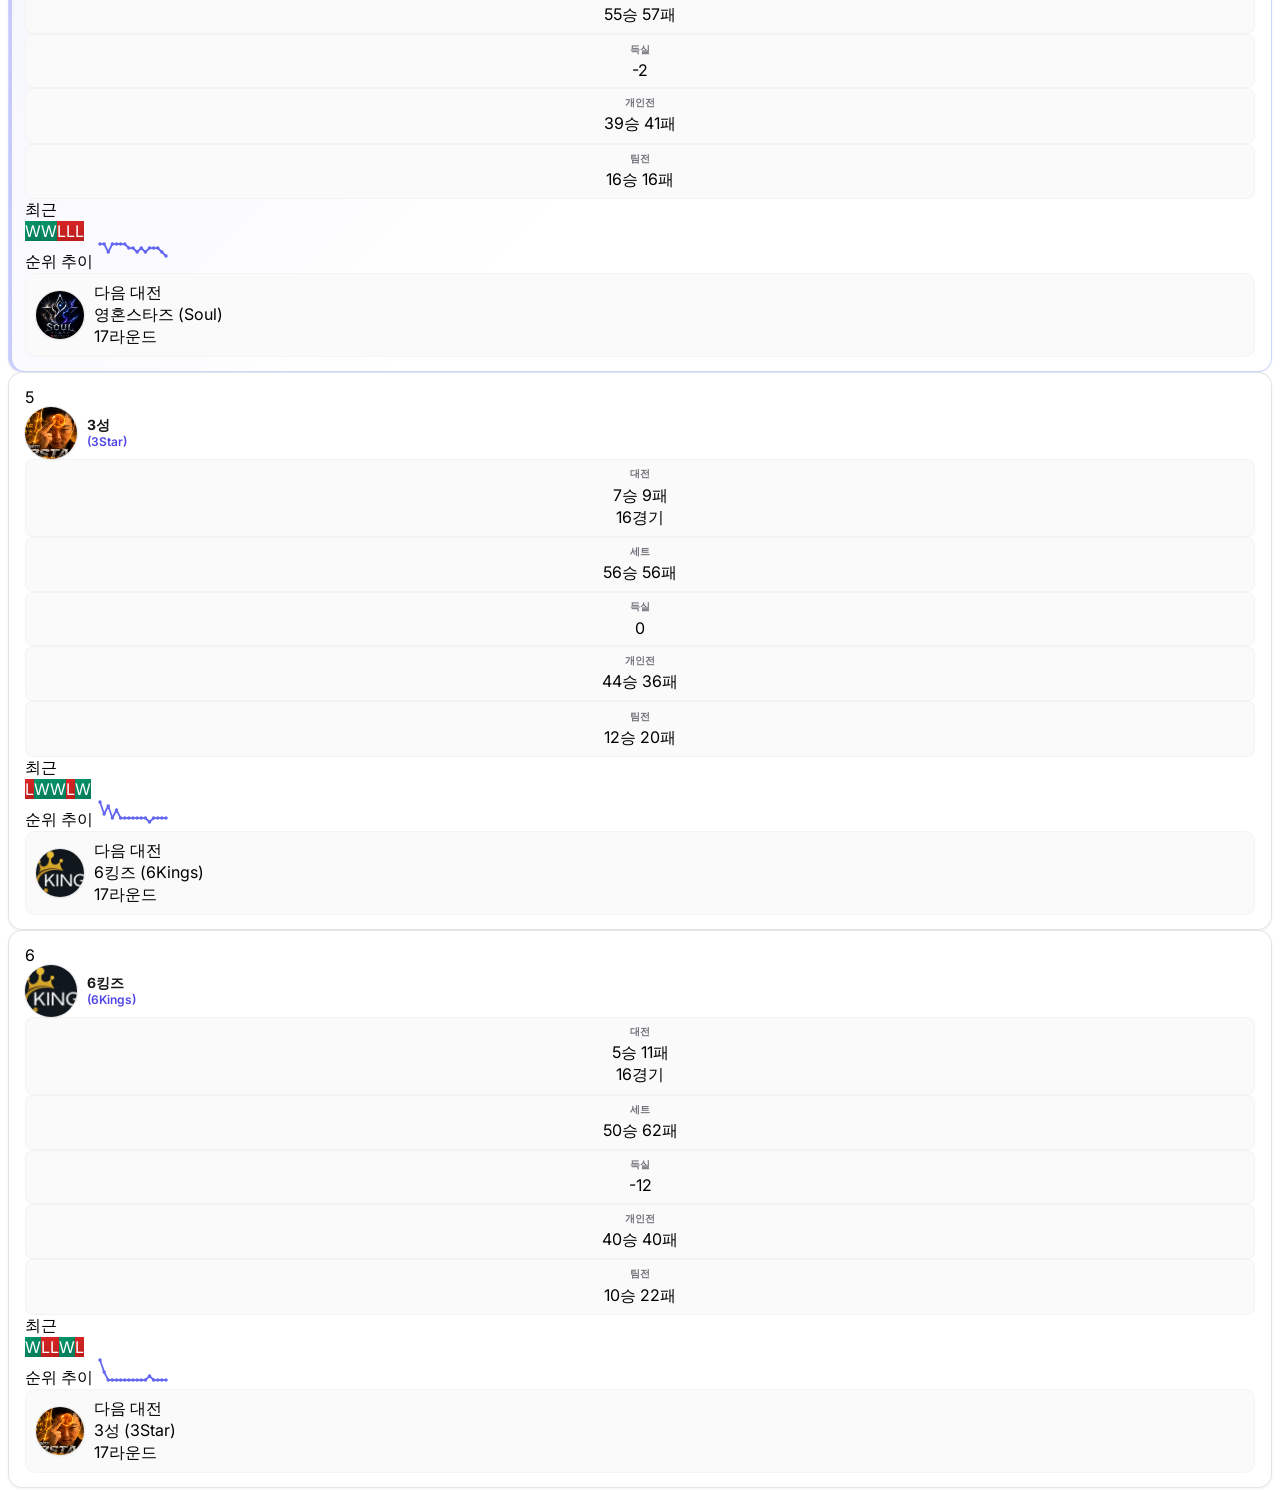
==== commit 30fde979: "[16R] update" ====
--- a/index.html
+++ b/index.html
@@ -9,7 +9,100 @@
   <link rel="stylesheet" href="s11-site-header.css" />
   <style>
     body { font-family: Inter, sans-serif; }
-    .standings-wrap { box-shadow: 0 1px 3px rgba(0,0,0,0.06); }
+    .standings-wrap {
+      box-shadow: 0 1px 3px rgba(0,0,0,0.06);
+      max-width: 46rem; /* ~736px — 캡처 비율 유지 + 가독성 */
+      margin-left: auto;
+      margin-right: auto;
+    }
+    .standings-table {
+      width: 100%;
+      border-collapse: collapse;
+      font-size: 0.875rem;
+    }
+    .standings-table th {
+      padding: 0.65rem 0.5rem;
+      font-size: 0.75rem;
+      font-weight: 700;
+      letter-spacing: 0.03em;
+      text-transform: uppercase;
+      color: #52525b;
+      text-align: center;
+      border-bottom: 1px solid #e4e4e7;
+      background: linear-gradient(180deg, #f4f4f5, #fafafa);
+      white-space: nowrap;
+    }
+    .standings-table th.col-team { text-align: left; padding-left: 0.75rem; }
+    .standings-table td {
+      padding: 0.75rem 0.5rem;
+      vertical-align: middle;
+      text-align: center;
+      border-bottom: 1px solid rgba(244, 244, 245, 0.95);
+    }
+    .standings-table td.col-team { text-align: left; padding-left: 0.75rem; }
+    .standings-table .col-rank { width: 2.5rem; }
+    .standings-table .col-team { width: 10rem; }
+    .standings-table .col-record { width: 6.25rem; }
+    .standings-table .col-split { width: 5rem; }
+    .standings-table .col-form { width: 6.25rem; }
+    .standings-table .col-next { width: 6rem; }
+    .standings-team-cell {
+      display: flex;
+      align-items: center;
+      gap: 0.6rem;
+      min-width: 0;
+    }
+    .standings-team-cell .names {
+      min-width: 0;
+      line-height: 1.3;
+    }
+    .standings-team-cell .name {
+      display: block;
+      font-size: 0.875rem;
+      font-weight: 700;
+      color: #18181b;
+    }
+    .standings-team-cell .short {
+      display: block;
+      font-size: 0.75rem;
+      font-weight: 600;
+      color: #4f46e5;
+    }
+    .standings-wrap .standings-logo-frame--team {
+      width: 2.75rem;
+      height: 2.75rem;
+    }
+    .standings-wrap .standings-logo-frame--next {
+      width: 2.5rem;
+      height: 2.5rem;
+    }
+    .standings-stack {
+      display: flex;
+      flex-direction: column;
+      align-items: center;
+      gap: 0.2rem;
+      line-height: 1.25;
+    }
+    .standings-stack .main {
+      font-variant-numeric: tabular-nums;
+      font-weight: 700;
+      color: #27272a;
+      font-size: 0.875rem;
+    }
+    .standings-stack .sub {
+      font-size: 0.75rem;
+      font-weight: 600;
+      color: #71717a;
+      font-variant-numeric: tabular-nums;
+    }
+    .standings-stack .sub.pos { color: #047857; }
+    .standings-stack .sub.neg { color: #b91c1c; }
+    .standings-stack .label {
+      font-size: 0.6875rem;
+      font-weight: 700;
+      color: #a1a1aa;
+      letter-spacing: 0.02em;
+    }
     .standings-row:nth-child(even) { background: rgba(250, 250, 250, 0.85); }
     .standings-row:hover { background: rgba(238, 242, 255, 0.65); }
     /* 정규시즌 상위 4 = 플레이오프권 — 은은한 보라 그라데이션 */
@@ -401,25 +494,16 @@
     <!-- 팀 순위 -->
     <section id="standings" class="mb-10 scroll-mt-8">
       <h2 class="text-base font-semibold text-zinc-900 mb-2">팀 순위</h2>
-      <div class="hidden md:block standings-wrap bg-white rounded-xl border border-zinc-200/90 overflow-x-auto">
-        <table class="min-w-[880px] w-full text-xs sm:text-sm">
+      <div class="hidden md:block standings-wrap bg-white rounded-xl border border-zinc-200/90 overflow-hidden">
+        <table class="standings-table">
           <thead>
-            <tr class="bg-gradient-to-b from-zinc-100 to-zinc-50/95 text-left text-zinc-600 text-[11px] sm:text-xs font-semibold uppercase tracking-wide border-b border-zinc-200/90">
-              <th class="px-2 sm:px-3 py-2.5 w-9 text-center" rowspan="2" valign="bottom">#</th>
-              <th class="px-2 sm:px-3 py-2.5 min-w-[11.5rem]" rowspan="2" valign="bottom">팀</th>
-              <th class="px-2 sm:px-3 py-1.5 text-center border-b border-indigo-100/80 text-indigo-800/90 normal-case" colspan="3" title="라운드에서 팀 vs 팀으로 치른 한 번(예: 3대전 1회)">대전</th>
-              <th class="px-2 sm:px-3 py-2.5 text-center text-violet-800/90 normal-case min-w-[5.5rem]" rowspan="2" valign="middle" title="전체 세트 승·패 (개인전 + 팀전)">세트</th>
-              <th class="px-2 sm:px-3 py-2.5 text-center text-zinc-600 normal-case min-w-[4.5rem]" rowspan="2" valign="middle" title="개인전 세트 승·패">개인전</th>
-              <th class="px-2 sm:px-3 py-2.5 text-center text-zinc-600 normal-case min-w-[4.5rem]" rowspan="2" valign="middle" title="2v2·3v3 세트 승·패">팀전</th>
-              <th class="px-2 sm:px-3 py-2.5 text-right whitespace-nowrap" rowspan="2" valign="bottom" title="세트 득실">득실</th>
-              <th class="px-2 sm:px-3 py-2.5 text-center" rowspan="2" valign="bottom" title="최근 대전 결과 (과거→최근)">최근</th>
-              <th class="px-2 sm:px-3 py-2.5 text-center min-w-[6.25rem]" rowspan="2" valign="bottom" title="일정상 다음 팀 대전 상대 (미종료 대전 중 가장 빠른 일정)">다음 대전</th>
-              <th class="px-2 sm:px-3 py-2.5 text-center min-w-[4.75rem]" rowspan="2" valign="bottom" title="라운드별 순위 추이">순위</th>
-            </tr>
-            <tr class="bg-zinc-50/95 text-zinc-500 text-[10px] sm:text-[11px] font-semibold border-b border-zinc-200/90">
-              <th class="px-2 sm:px-3 py-1.5 text-center tabular-nums" title="치른 대전 수 (승+패)">경기</th>
-              <th class="px-2 sm:px-3 py-1.5 text-center tabular-nums" title="대전 승">승</th>
-              <th class="px-2 sm:px-3 py-1.5 text-center tabular-nums" title="대전 패">패</th>
+            <tr>
+              <th class="col-rank" title="순위">#</th>
+              <th class="col-team" title="팀">팀</th>
+              <th class="col-record" title="대전 · 세트 · 득실">전적</th>
+              <th class="col-split" title="개인전 · 팀전 세트">세부</th>
+              <th class="col-form" title="최근 대전 · 순위 추이">최근</th>
+              <th class="col-next" title="다음 대전 상대">다음</th>
             </tr>
           </thead>
           <tbody id="standingsBody"></tbody>
@@ -782,7 +866,7 @@
       if (hist.length < 2) {
         return '<span class="text-zinc-300 text-[11px]">—</span>';
       }
-      const w = 78;
+      const w = 72;
       const h = 26;
       const pad = 3;
       const n = hist.length;
@@ -794,7 +878,7 @@
         return { x, y };
       });
       const points = coords.map((p) => `${p.x},${p.y}`).join(' ');
-      const dots = coords.map((p) => `<circle class="spark-dot" cx="${p.x}" cy="${p.y}" r="2" />`).join('');
+      const dots = coords.map((p) => `<circle class="spark-dot" cx="${p.x}" cy="${p.y}" r="1.75" />`).join('');
       return `<svg class="inline-block align-middle" width="${w}" height="${h}" viewBox="0 0 ${w} ${h}" role="img" aria-label="라운드별 순위 추이"><title>라운드별 순위 (1이 가장 위)</title><polyline class="spark-poly" points="${points}" />${dots}</svg>`;
     }
 
@@ -867,10 +951,17 @@
 
     function formatStandingsTeamCell(meta, t) {
       const tid = escapeHtml(t.id || '');
-      const nameHtml = formatTeamNameWithShort(t.name, t.short, true);
-      return `<div class="flex items-center gap-2.5 min-w-0 justify-start text-left" data-team-id="${tid}">
+      const full = t.name || '';
+      const shortRaw = t.short && String(t.short).trim();
+      const shortHtml = shortRaw
+        ? `<span class="short">(${escapeHtml(shortRaw)})</span>`
+        : '';
+      return `<div class="standings-team-cell" data-team-id="${tid}">
       ${teamLogoFrameHtml(meta, t.id, 'team')}
-      <span class="min-w-0 leading-snug">${nameHtml}</span>
+      <div class="names">
+        <span class="name">${escapeHtml(full)}</span>
+        ${shortHtml}
+      </div>
     </div>`;
     }
 
@@ -878,27 +969,63 @@
       const sw = Number(setW) || 0;
       const sl = Number(setL) || 0;
       if (sw === 0 && sl === 0) {
-        return '<span class="text-zinc-400 tabular-nums text-[11px]">0승 0패</span>';
-      }
-      return `<span class="tabular-nums text-[11px] sm:text-sm leading-tight"><span class="text-emerald-800 font-semibold">${sw}</span><span class="text-zinc-600 font-medium">승</span> <span class="text-zinc-700 font-semibold">${sl}</span><span class="text-zinc-600 font-medium">패</span></span>`;
+        return '<span class="text-zinc-400 tabular-nums text-[12px]">0승 0패</span>';
+      }
+      return `<span class="tabular-nums text-[13px] leading-tight"><span class="text-emerald-800 font-semibold">${sw}</span><span class="text-zinc-600 font-medium">승</span> <span class="text-zinc-700 font-semibold">${sl}</span><span class="text-zinc-600 font-medium">패</span></span>`;
+    }
+
+    function formatRecordStackHtml(t) {
+      const sw = Number(t.seriesW) || 0;
+      const sl = Number(t.seriesL) || 0;
+      const setW = Number(t.setW) || 0;
+      const setL = Number(t.setL) || 0;
+      const d = setW - setL;
+      const diffCls = d > 0 ? 'pos' : d < 0 ? 'neg' : '';
+      const diffTxt = d > 0 ? `+${d}` : String(d);
+      return `<div class="standings-stack">
+        <span class="label">대전</span>
+        <span class="main" title="대전 ${sw}승 ${sl}패">${sw}승 ${sl}패</span>
+        <span class="sub" title="세트 ${setW}–${setL}">세트 ${setW}–${setL}</span>
+        <span class="sub ${diffCls}" title="세트 득실">${diffTxt}</span>
+      </div>`;
+    }
+
+    function formatSplitStackHtml(t) {
+      const soloW = Number(t.soloW) || 0;
+      const soloL = Number(t.soloL) || 0;
+      const teamW = Number(t.teamW) || 0;
+      const teamL = Number(t.teamL) || 0;
+      return `<div class="standings-stack">
+        <span class="label">개인</span>
+        <span class="main" title="개인전">${soloW}–${soloL}</span>
+        <span class="label" style="margin-top:0.2rem">팀전</span>
+        <span class="main" title="2v2·3v3">${teamW}–${teamL}</span>
+      </div>`;
+    }
+
+    function formatFormStackHtml(recentWL, rankHist, nTeams) {
+      return `<div class="standings-stack">
+        ${formatRecentSeriesHtml(recentWL)}
+        <div class="mt-0.5">${rankSparklineSvg(rankHist, nTeams)}</div>
+      </div>`;
     }
 
     function formatNextOpponentCell(meta, next) {
       if (!next) {
-        return '<td class="px-2 sm:px-3 py-2.5 text-center align-middle"><span class="text-zinc-300 text-[11px]">—</span></td>';
+        return '<td class="col-next"><span class="text-zinc-300 text-xs">—</span></td>';
       }
       const tip = escapeHtml(`${next.round}R · ${next.fixtureId} vs ${next.name}${next.short ? ' (' + next.short + ')' : ''}`);
       const nameLine = escapeHtml(next.name || next.opponentId || '');
       const shortRaw = next.short && String(next.short).trim();
       const shortLine = shortRaw
-        ? `<span class="text-[9px] font-semibold text-indigo-700/85 leading-none truncate max-w-full">(${escapeHtml(shortRaw)})</span>`
+        ? `<span class="text-[10px] font-semibold text-indigo-700/85 leading-none">(${escapeHtml(shortRaw)})</span>`
         : '';
-      return `<td class="px-2 sm:px-3 py-2.5 text-center align-middle" title="${tip}">
-    <div class="inline-flex flex-col items-center gap-0.5 min-w-0 max-w-[6rem] mx-auto">
+      return `<td class="col-next" title="${tip}">
+    <div class="inline-flex flex-col items-center gap-0.5 min-w-0 mx-auto">
       ${teamLogoFrameHtml(meta, next.opponentId, 'next', 'dark')}
-      <span class="text-[10px] font-semibold text-zinc-800 leading-tight text-center line-clamp-2 max-w-full">${nameLine}</span>
+      <span class="text-[12px] font-semibold text-zinc-800 leading-tight text-center line-clamp-2 max-w-[5.5rem]">${nameLine}</span>
       ${shortLine}
-      <span class="text-[9px] text-zinc-400 tabular-nums leading-none">${next.round}R</span>
+      <span class="text-[11px] text-zinc-400 tabular-nums leading-none">${next.round}R</span>
     </div>
   </td>`;
     }
@@ -994,22 +1121,15 @@
         .map((t, idx) => {
           const hasAny = t.seriesW + t.seriesL + t.setW + t.setL > 0;
           const rank = ranks[idx];
-          const seriesSum = t.seriesW + t.seriesL;
           const poClass = leagueStarted && rank <= PLAYOFF_SPOTS ? ' standings-row--po' : '';
           return `
-        <tr class="standings-row border-b border-zinc-100/80 transition-colors${poClass}">
-          <td class="px-2 sm:px-3 py-2.5 text-center align-middle">${rankCellHtml(rank, hasAny)}</td>
-          <td class="px-2 sm:px-3 py-2 align-middle">${formatStandingsTeamCell(meta, t)}</td>
-          <td class="px-2 sm:px-3 py-2.5 text-center align-middle tabular-nums text-zinc-500">${seriesSum}</td>
-          <td class="px-2 sm:px-3 py-2.5 text-center align-middle tabular-nums text-zinc-800 font-medium">${t.seriesW}</td>
-          <td class="px-2 sm:px-3 py-2.5 text-center align-middle tabular-nums text-zinc-500">${t.seriesL}</td>
-          <td class="px-2 sm:px-3 py-2.5 text-center align-middle">${formatSetRecordHtml(t.setW, t.setL)}</td>
-          <td class="px-2 sm:px-3 py-2.5 text-center align-middle">${formatSetRecordHtml(t.soloW, t.soloL)}</td>
-          <td class="px-2 sm:px-3 py-2.5 text-center align-middle">${formatSetRecordHtml(t.teamW, t.teamL)}</td>
-          <td class="px-2 sm:px-3 py-2.5 text-right align-middle">${formatSetDiffHtml(t.setW, t.setL)}</td>
-          <td class="px-2 sm:px-3 py-2.5 align-middle">${formatRecentSeriesHtml(t.recentWL)}</td>
+        <tr class="standings-row transition-colors${poClass}">
+          <td class="col-rank">${rankCellHtml(rank, hasAny)}</td>
+          <td class="col-team">${formatStandingsTeamCell(meta, t)}</td>
+          <td class="col-record">${formatRecordStackHtml(t)}</td>
+          <td class="col-split">${formatSplitStackHtml(t)}</td>
+          <td class="col-form">${formatFormStackHtml(t.recentWL, t.rankHist, nTeams)}</td>
           ${formatNextOpponentCell(meta, nextByTeam[t.id])}
-          <td class="px-2 sm:px-3 py-2.5 text-center align-middle">${rankSparklineSvg(t.rankHist, nTeams)}</td>
         </tr>`;
         })
         .join('');
